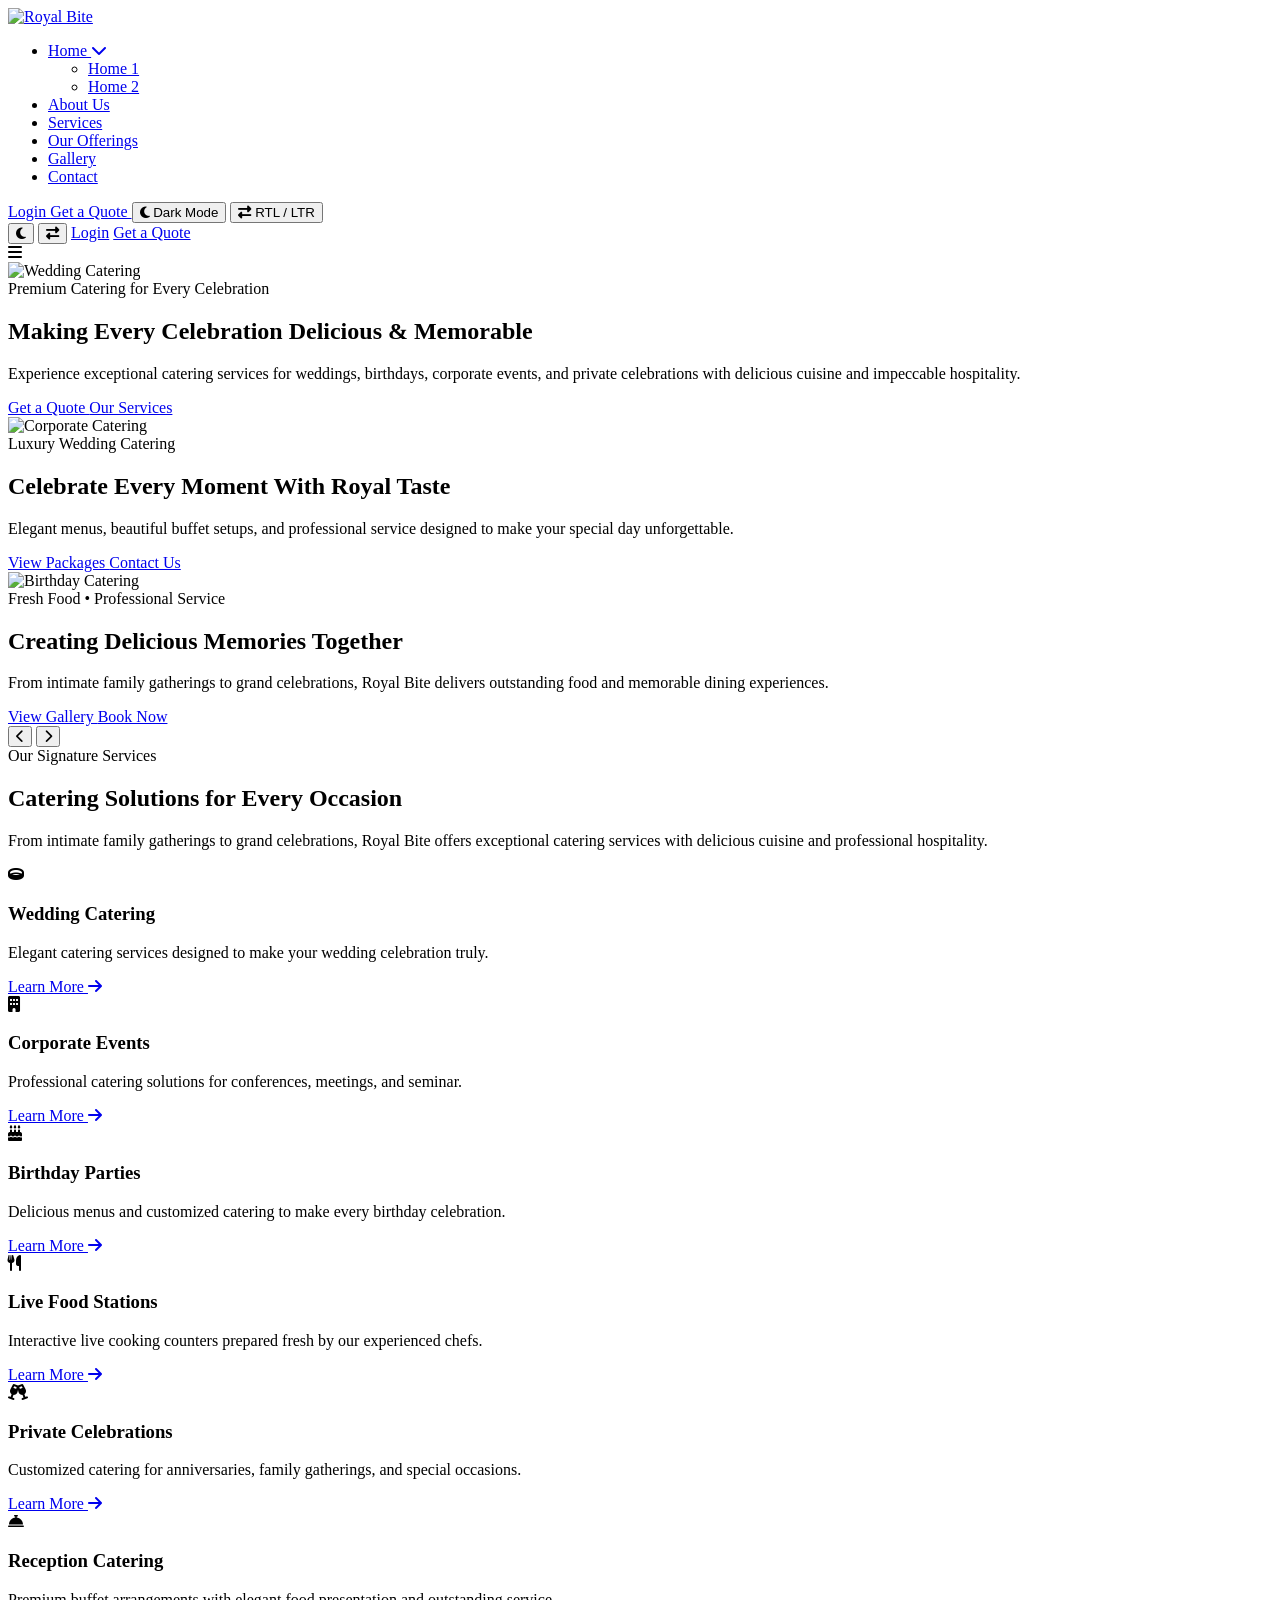
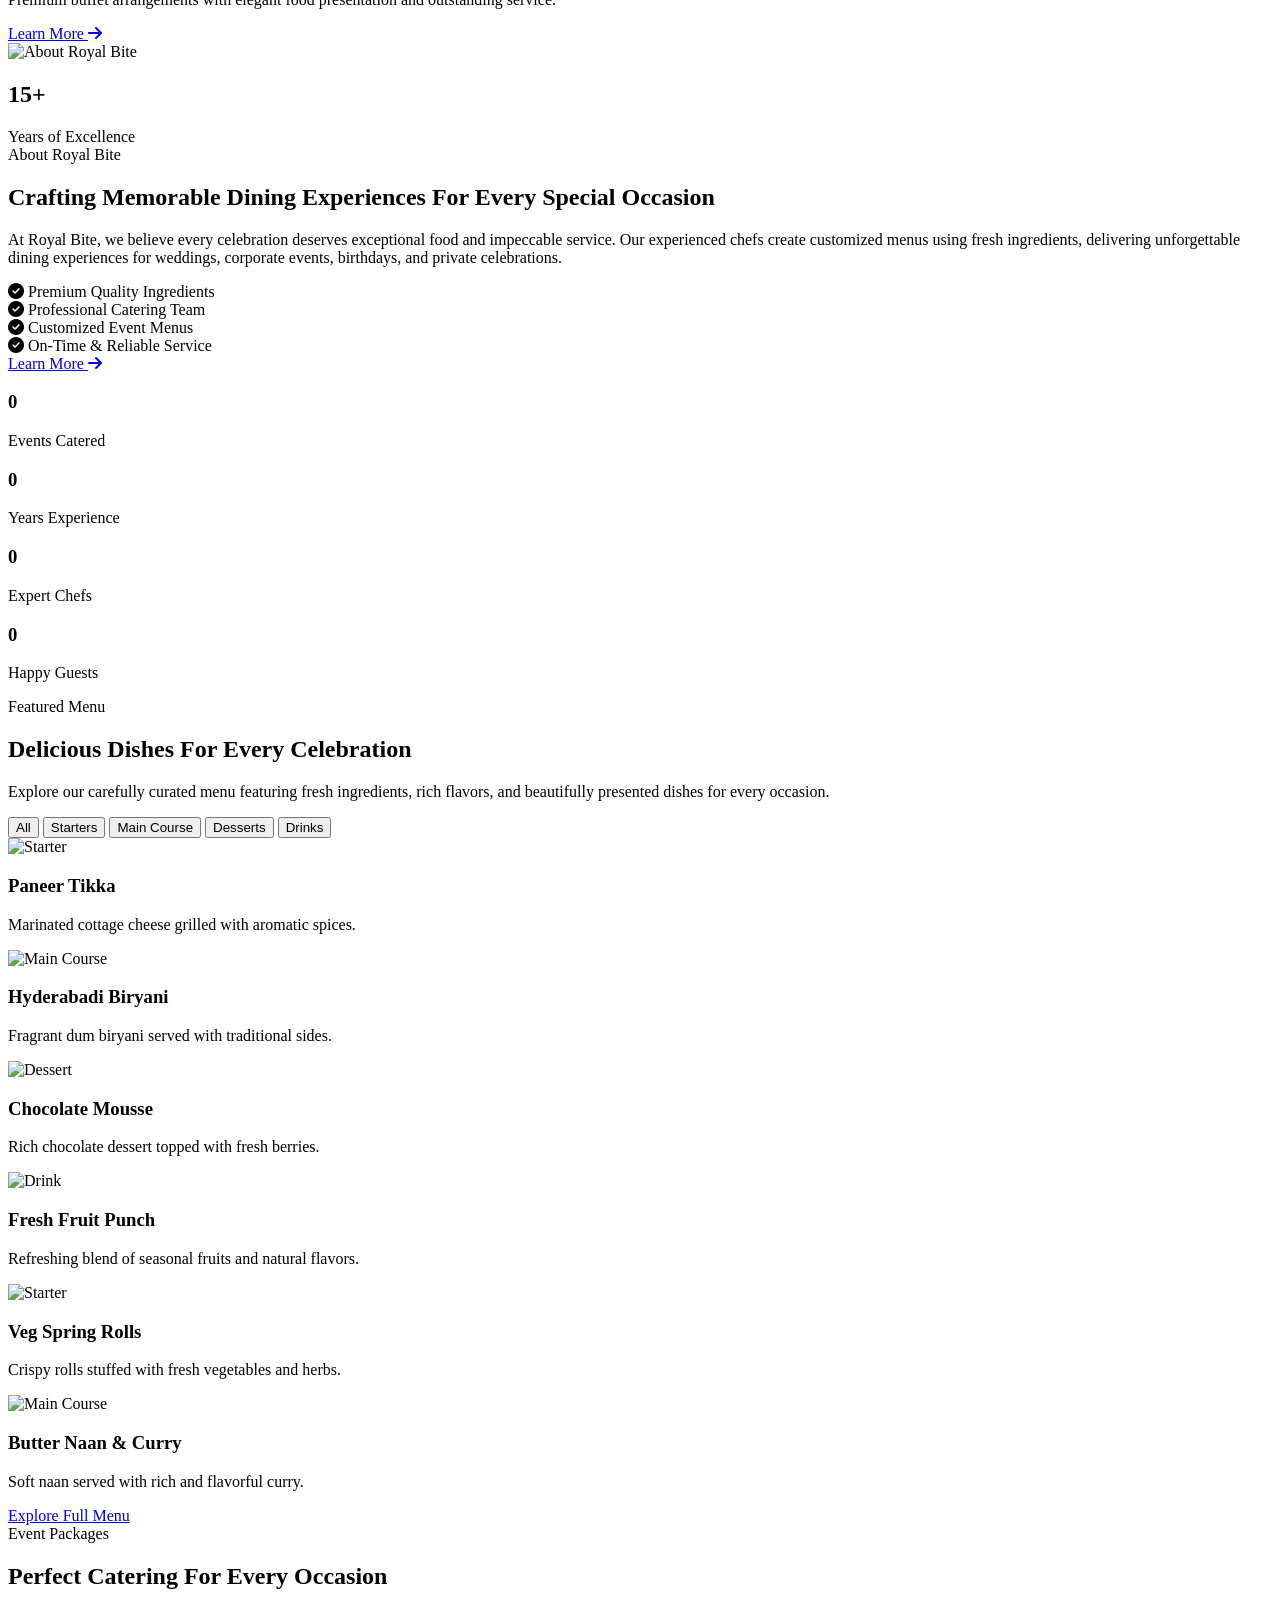
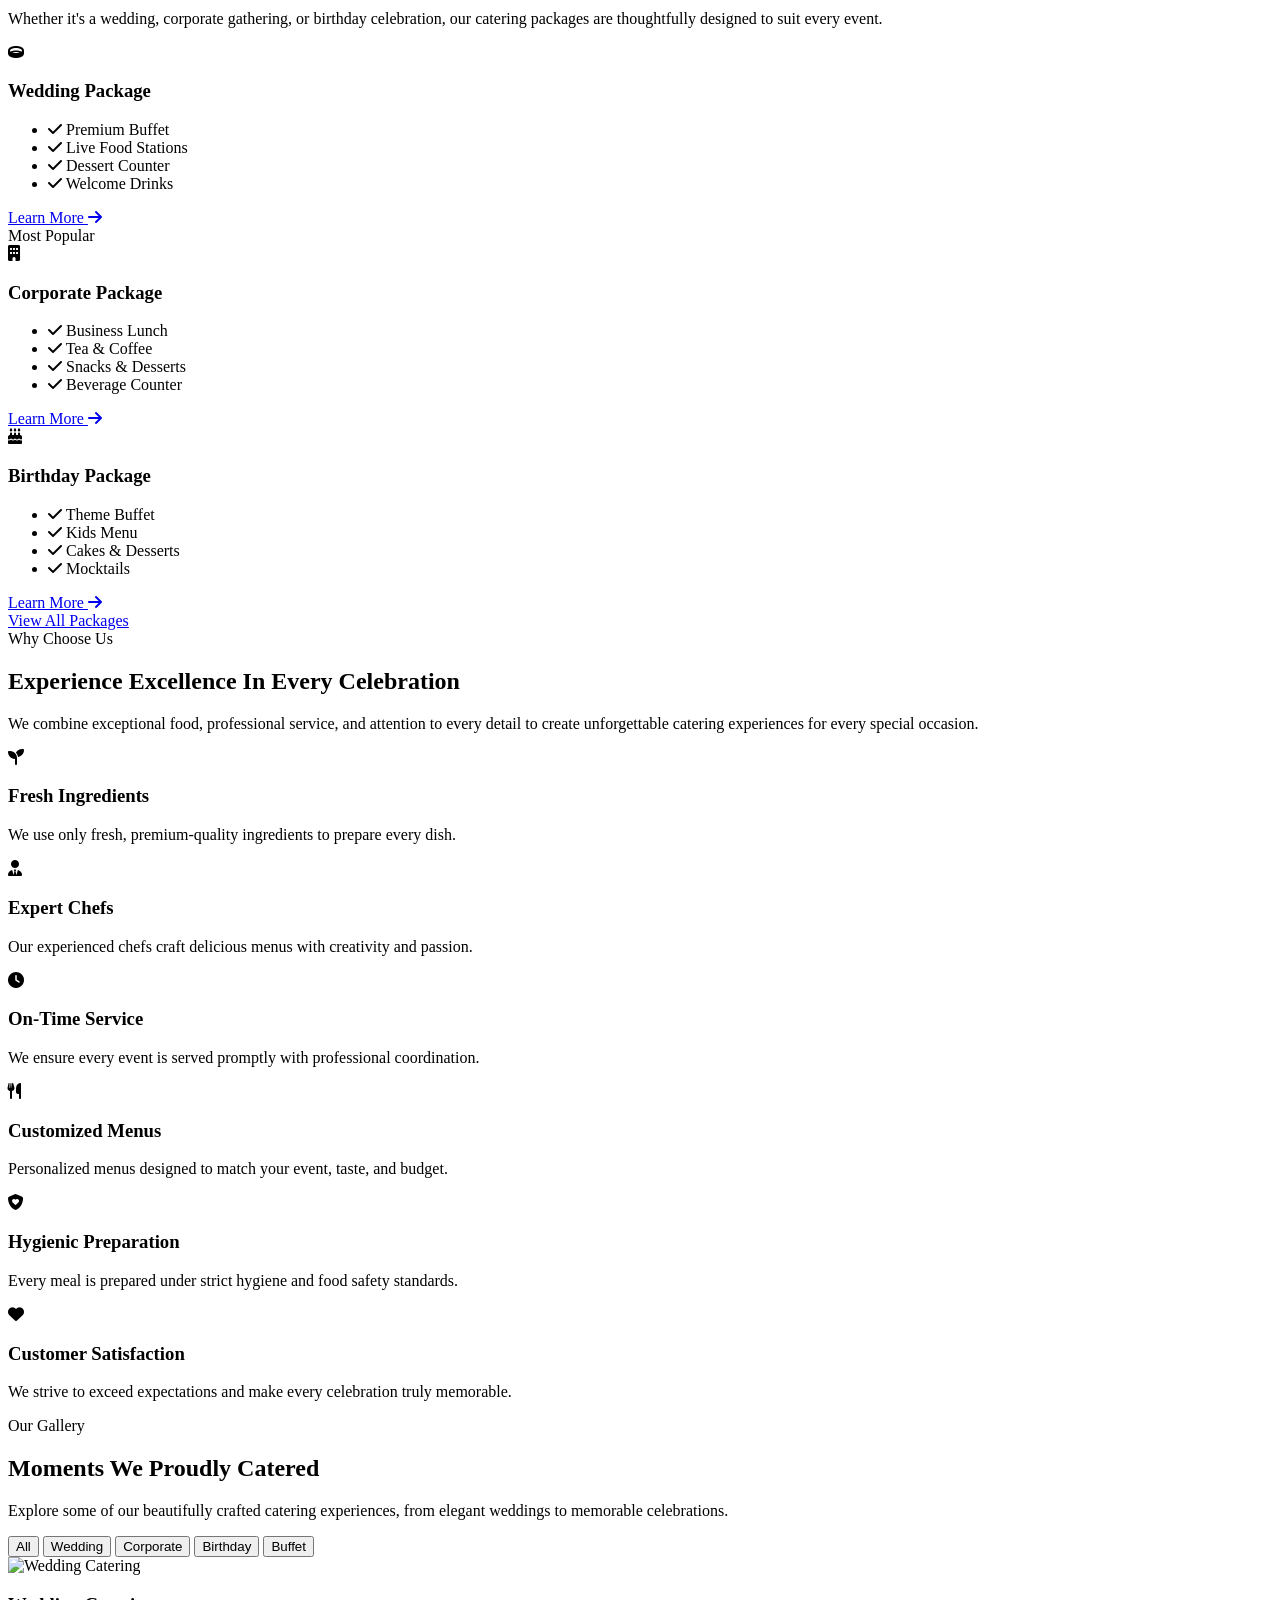
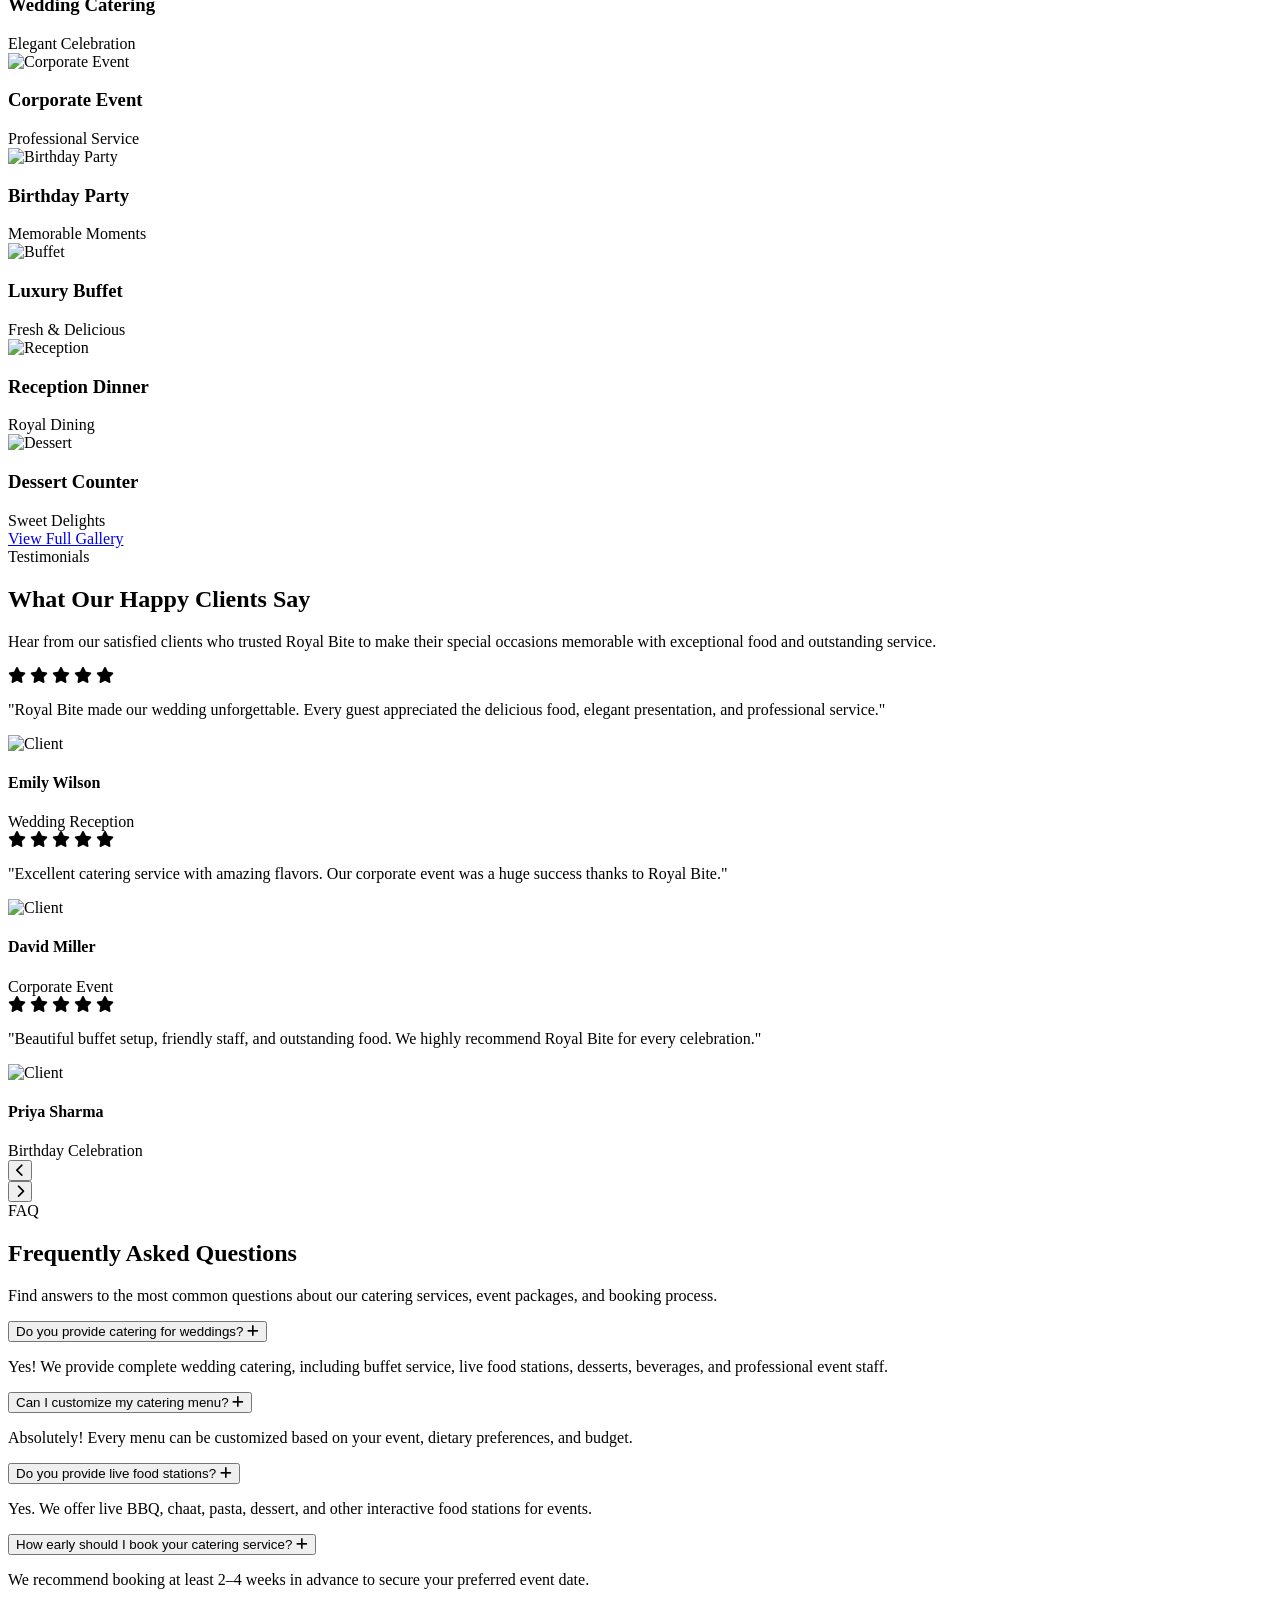
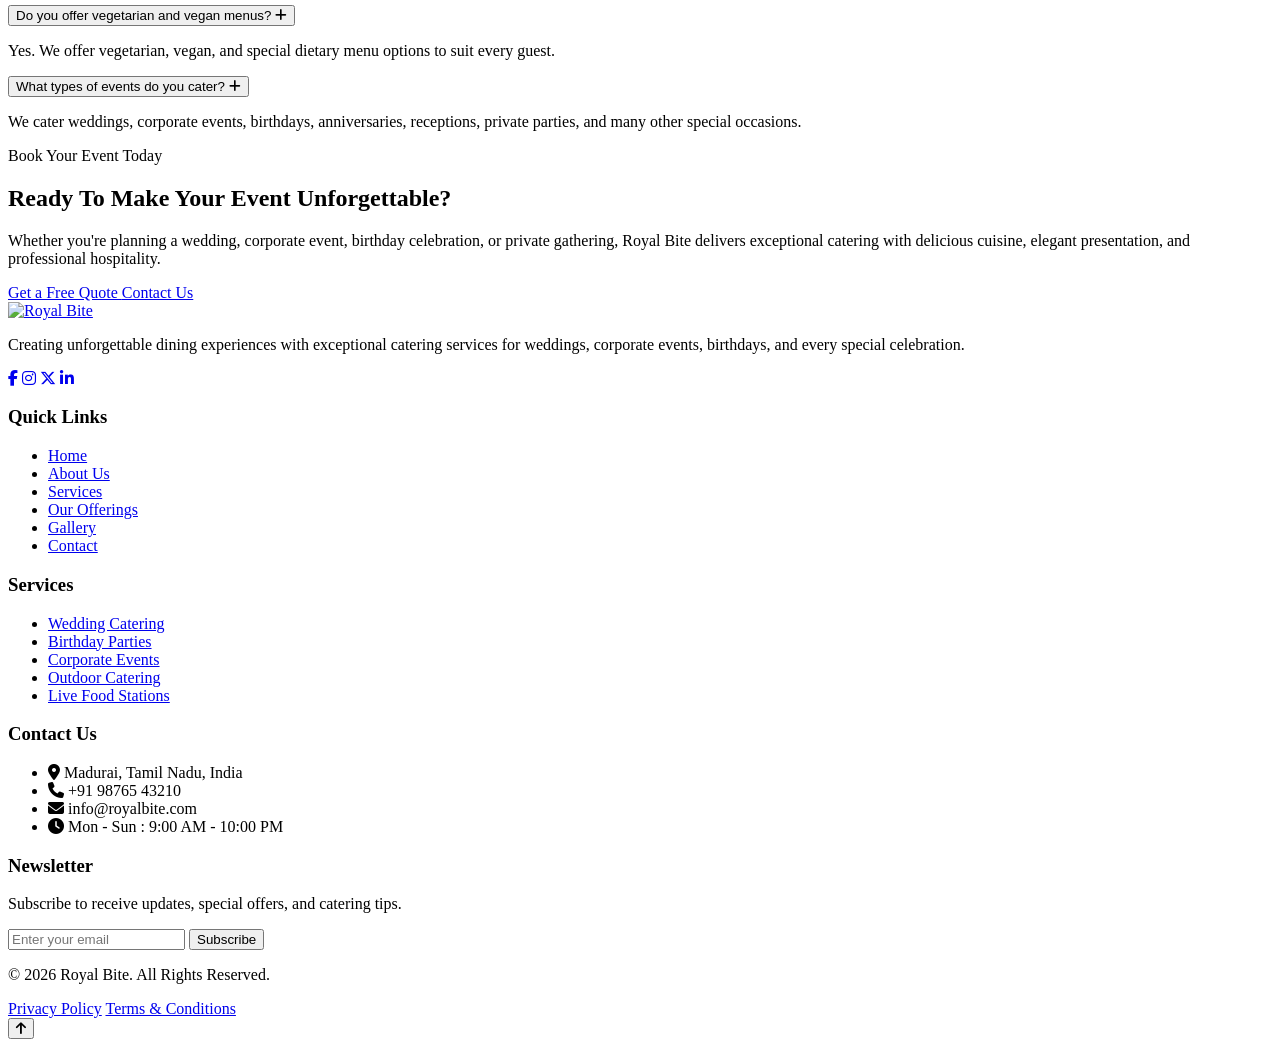
==== index.html @ 56ac5430 "Add files via upload" ====
<!DOCTYPE html>
<html lang="en">

<head>

    <!-- Meta Tags -->
    <meta charset="UTF-8">
    <meta name="viewport" content="width=device-width, initial-scale=1.0">

    <!-- Website Title -->
    <title>Royal Bite | Catering & Events</title>

    <!-- Favicon -->
    <link rel="icon" type="image/png" href="images/favicon.png">

    <!-- Google Fonts -->
    <link rel="preconnect" href="https://fonts.googleapis.com">
    <link rel="preconnect" href="https://fonts.gstatic.com" crossorigin>

    <link href="https://fonts.googleapis.com/css2?family=Playfair+Display:wght@500;600;700&family=Poppins:wght@300;400;500;600;700&display=swap" rel="stylesheet">

    <!-- Font Awesome -->
    <link rel="stylesheet"
        href="https://cdnjs.cloudflare.com/ajax/libs/font-awesome/6.7.2/css/all.min.css">

    <!-- Main CSS -->
    <link rel="stylesheet" href="css/style.css">

    <!-- Responsive CSS -->
    <link rel="stylesheet" href="css/responsive.css">

</head>

<body>
    <!--==================== HEADER START ====================-->

<header class="header">

    <div class="container">

        <!--========== Logo ==========-->

        <a href="index.html" class="logo">

            <img src="images/logo.png" alt="Royal Bite">

        </a>

        <!--========== Navigation ==========-->

        <nav class="navbar" id="navbar">
            

            <ul class="nav-menu">

                <li class="dropdown">

                    <a href="#" class="nav-link active">
                        Home
                        <i class="fa-solid fa-chevron-down"></i>
                    </a>

                    <ul class="dropdown-menu">

                        <li><a href="index.html">Home 1</a></li>

                        <li><a href="home2.html">Home 2</a></li>

                    </ul>

                </li>

                <li>
                    <a href="about.html" class="nav-link">
                        About Us
                    </a>
                </li>

                <li>
                    <a href="services.html" class="nav-link">
                        Services
                    </a>
                </li>

                <li>
                    <a href="offerings.html" class="nav-link">
                        Our Offerings
                    </a>
                </li>

                <li>
                    <a href="gallery.html" class="nav-link">
                        Gallery
                    </a>
                </li>

                <li>
                    <a href="contact.html" class="nav-link">
                        Contact
                    </a>
                </li>

            </ul>
            
            <!-- Mobile Buttons -->

            <div class="mobile-btn">

                <a href="login.html" class="login-btn">
                    Login
                </a>

                <a href="quote.html" class="quote-btn">
                    Get a Quote
                </a>
                <button class="theme-toggle">
                    <i class="fa-solid fa-moon"></i>
                    <span>Dark Mode</span>
                </button>
                <button class="rtl-toggle">
                    <i class="fa-solid fa-right-left"></i>
                    <span>RTL / LTR</span>
                </button>

            </div>

        </nav>

        <!-- Desktop Buttons -->
         <div class="desktop-btn">

    <button class="theme-toggle" id="theme-toggle">
        <i class="fa-solid fa-moon"></i>
    </button>

    <button class="rtl-toggle" id="rtl-toggle">
        <i class="fa-solid fa-right-left"></i>
    </button>

    <a href="login.html" class="login-btn">Login</a>

    <a href="quote.html" class="quote-btn">Get a Quote</a>

</div>

        <!-- Hamburger -->

        <div class="menu-toggle" id="menu-toggle">

            <i class="fa-solid fa-bars"></i>

        </div>

    </div>

</header>

<!--==================== HEADER END ====================-->
<!--==================== HERO START ====================-->

<section class="hero">

    <div class="hero-slider">

        <!--========== Slide 1 ==========-->

        <div class="hero-slide active">

            <img src="images/hero1.jpg" alt="Wedding Catering">

            <div class="hero-overlay"></div>

            <div class="hero-content container">

                <span class="hero-subtitle">
                    Premium Catering for Every Celebration
                </span>

                <h1>
                    Making Every Celebration
                    <span>Delicious & Memorable</span>
                </h1>

                <p>
                    Experience exceptional catering services for weddings,
                    birthdays, corporate events, and private celebrations with
                    delicious cuisine and impeccable hospitality.
                </p>

                <div class="hero-btn">

                    <a href="quote.html" class="primary-btn">
                        Get a Quote
                    </a>

                    <a href="services.html" class="secondary-btn">
                        Our Services
                    </a>

                </div>

            </div>

        </div>

        <!--========== Slide 2 ==========-->

        <div class="hero-slide">

            <img src="images/hero2.jpg" alt="Corporate Catering">

            <div class="hero-overlay"></div>

            <div class="hero-content container">

                <span class="hero-subtitle">
                    Luxury Wedding Catering
                </span>

                <h1>
                    Celebrate Every Moment
                    <span>With Royal Taste</span>
                </h1>

                <p>
                    Elegant menus, beautiful buffet setups, and professional
                    service designed to make your special day unforgettable.
                </p>

                <div class="hero-btn">

                    <a href="offerings.html" class="primary-btn">
                        View Packages
                    </a>

                    <a href="contact.html" class="secondary-btn">
                        Contact Us
                    </a>

                </div>

            </div>

        </div>

        <!--========== Slide 3 ==========-->

        <div class="hero-slide">

            <img src="images/hero3.jpg" alt="Birthday Catering">

            <div class="hero-overlay"></div>

            <div class="hero-content container">

                <span class="hero-subtitle">
                    Fresh Food • Professional Service
                </span>

                <h1>
                    Creating Delicious
                    <span>Memories Together</span>
                </h1>

                <p>
                    From intimate family gatherings to grand celebrations,
                    Royal Bite delivers outstanding food and memorable
                    dining experiences.
                </p>

                <div class="hero-btn">

                    <a href="gallery.html" class="primary-btn">
                        View Gallery
                    </a>

                    <a href="quote.html" class="secondary-btn">
                        Book Now
                    </a>

                </div>

            </div>

        </div>

        <!--========== Slider Controls ==========-->

        <button class="hero-prev">
            <i class="fa-solid fa-chevron-left"></i>
        </button>

        <button class="hero-next">
            <i class="fa-solid fa-chevron-right"></i>
        </button>

        <!--========== Slider Dots ==========-->

        <div class="hero-dots">

            <span class="dot active"></span>
            <span class="dot"></span>
            <span class="dot"></span>

        </div>

    </div>

</section>

<!--==================== HERO END ====================-->
<!--=====================================
        SIGNATURE SERVICES START
======================================-->

<section class="home-services">

    <div class="container">

        <div class="section-title">

            <span>Our Signature Services</span>

            <h2>
                Catering Solutions for Every Occasion
            </h2>

            <p>
                From intimate family gatherings to grand celebrations,
                Royal Bite offers exceptional catering services with
                delicious cuisine and professional hospitality.
            </p>

        </div>

        <div class="home-services-grid">

            <!-- Wedding Catering -->

            <div class="home-service-card">

                <div class="home-service-icon">
                    <i class="fa-solid fa-ring"></i>
                </div>

                <h3>Wedding Catering</h3>

                <p>
                    Elegant catering services designed to make your
                    wedding celebration truly.
                </p>

                <a href="services.html">
                    Learn More
                    <i class="fa-solid fa-arrow-right"></i>
                </a>

            </div>

            <!-- Corporate Events -->

            <div class="home-service-card">

                <div class="home-service-icon">
                    <i class="fa-solid fa-building"></i>
                </div>

                <h3>Corporate Events</h3>

                <p>
                    Professional catering solutions for conferences,
                    meetings, and seminar.
                </p>

                <a href="services.html">
                    Learn More
                    <i class="fa-solid fa-arrow-right"></i>
                </a>

            </div>

            <!-- Birthday Parties -->

            <div class="home-service-card">

                <div class="home-service-icon">
                    <i class="fa-solid fa-cake-candles"></i>
                </div>

                <h3>Birthday Parties</h3>

                <p>
                    Delicious menus and customized catering to make
                    every birthday celebration.
                </p>

                <a href="services.html">
                    Learn More
                    <i class="fa-solid fa-arrow-right"></i>
                </a>

            </div>

            <!-- Live Food Stations -->

            <div class="home-service-card">

                <div class="home-service-icon">
                    <i class="fa-solid fa-utensils"></i>
                </div>

                <h3>Live Food Stations</h3>

                <p>
                    Interactive live cooking counters prepared fresh
                    by our experienced chefs.
                </p>

                <a href="services.html">
                    Learn More
                    <i class="fa-solid fa-arrow-right"></i>
                </a>

            </div>

            <!-- Private Celebrations -->

            <div class="home-service-card">

                <div class="home-service-icon">
                    <i class="fa-solid fa-champagne-glasses"></i>
                </div>

                <h3>Private Celebrations</h3>

                <p>
                    Customized catering for anniversaries, family
                    gatherings, and special occasions.
                </p>

                <a href="services.html">
                    Learn More
                    <i class="fa-solid fa-arrow-right"></i>
                </a>

            </div>

            <!-- Reception Catering -->

            <div class="home-service-card">

                <div class="home-service-icon">
                    <i class="fa-solid fa-bell-concierge"></i>
                </div>

                <h3>Reception Catering</h3>

                <p>
                    Premium buffet arrangements with elegant food
                    presentation and outstanding service.
                </p>

                <a href="services.html">
                    Learn More
                    <i class="fa-solid fa-arrow-right"></i>
                </a>

            </div>

        </div>

    </div>

</section>

<!--=====================================
        SIGNATURE SERVICES END
======================================-->
<!--=====================================
        ABOUT START
======================================-->

<section class="about">

    <div class="container">

        <div class="about-wrapper">

            <!--========== About Image ==========-->

            <div class="about-image">

                <img src="images/about-1.jpg" alt="About Royal Bite">

                <div class="experience-box">

                    <h2>15+</h2>

                    <span>Years of Excellence</span>

                </div>

            </div>

            <!--========== About Content ==========-->

            <div class="about-content">

                <span class="section-subtitle">
                    About Royal Bite
                </span>

                <h2>
                    Crafting Memorable Dining Experiences
                    For Every Special Occasion
                </h2>

                <p>
                    At Royal Bite, we believe every celebration deserves
                    exceptional food and impeccable service. Our experienced
                    chefs create customized menus using fresh ingredients,
                    delivering unforgettable dining experiences for weddings,
                    corporate events, birthdays, and private celebrations.
                </p>

                <div class="about-features">

                    <div class="feature-item">

                        <i class="fa-solid fa-circle-check"></i>

                        <span>Premium Quality Ingredients</span>

                    </div>

                    <div class="feature-item">

                        <i class="fa-solid fa-circle-check"></i>

                        <span>Professional Catering Team</span>

                    </div>

                    <div class="feature-item">

                        <i class="fa-solid fa-circle-check"></i>

                        <span>Customized Event Menus</span>

                    </div>

                    <div class="feature-item">

                        <i class="fa-solid fa-circle-check"></i>

                        <span>On-Time & Reliable Service</span>

                    </div>

                </div>

                <a href="about.html" class="about-btn">

                    Learn More

                    <i class="fa-solid fa-arrow-right"></i>

                </a>

            </div>

        </div>

        <!--========== Counter ==========-->

        <div class="about-counter">

            <div class="counter-box">

                <h3 class="counter" data-target="500">0</h3>

                <p>Events Catered</p>

            </div>

            <div class="counter-box">

                <h3 class="counter" data-target="15">0</h3>

                <p>Years Experience</p>

            </div>

            <div class="counter-box">

                <h3 class="counter" data-target="50">0</h3>

                <p>Expert Chefs</p>

            </div>

            <div class="counter-box">

                <h3 class="counter" data-target="1000">0</h3>

                <p>Happy Guests</p>

            </div>

        </div>

    </div>

</section>

<!--=====================================
        ABOUT END
======================================-->
<!--=====================================
        FEATURED MENU START
======================================-->

<section class="menu">

    <div class="container">

        <div class="section-title">

            <span>Featured Menu</span>

            <h2>Delicious Dishes For Every Celebration</h2>

            <p>
                Explore our carefully curated menu featuring fresh ingredients,
                rich flavors, and beautifully presented dishes for every occasion.
            </p>

        </div>

        <!--========== Menu Tabs ==========-->

        <div class="menu-tabs">

            <button class="menu-tab active" data-filter="all">All</button>

            <button class="menu-tab" data-filter="starter">Starters</button>

            <button class="menu-tab" data-filter="main">Main Course</button>

            <button class="menu-tab" data-filter="dessert">Desserts</button>

            <button class="menu-tab" data-filter="drink">Drinks</button>

        </div>

        <!--========== Menu Grid ==========-->

        <div class="menu-grid">

            <!-- Starter -->

            <div class="menu-card starter">

                <img src="images/menu-1.jpg" alt="Starter">

                <div class="menu-content">

                    <h3>Paneer Tikka</h3>

                    <p>
                        Marinated cottage cheese grilled with aromatic spices.
                    </p>

                </div>

            </div>

            <!-- Main Course -->

            <div class="menu-card main">

                <img src="images/menu-2.jpg" alt="Main Course">

                <div class="menu-content">

                    <h3>Hyderabadi Biryani</h3>

                    <p>
                        Fragrant dum biryani served with traditional sides.
                    </p>

                </div>

            </div>

            <!-- Dessert -->

            <div class="menu-card dessert">

                <img src="images/menu-3.jpg" alt="Dessert">

                <div class="menu-content">

                    <h3>Chocolate Mousse</h3>

                    <p>
                        Rich chocolate dessert topped with fresh berries.
                    </p>

                </div>

            </div>

            <!-- Drink -->

            <div class="menu-card drink">

                <img src="images/menu-4.jpg" alt="Drink">

                <div class="menu-content">

                    <h3>Fresh Fruit Punch</h3>

                    <p>
                        Refreshing blend of seasonal fruits and natural flavors.
                    </p>

                </div>

            </div>

            <!-- Starter -->

            <div class="menu-card starter">

                <img src="images/menu-5.jpg" alt="Starter">

                <div class="menu-content">

                    <h3>Veg Spring Rolls</h3>

                    <p>
                        Crispy rolls stuffed with fresh vegetables and herbs.
                    </p>

                </div>

            </div>

            <!-- Main Course -->

            <div class="menu-card main">

                <img src="images/menu-6.jpg" alt="Main Course">

                <div class="menu-content">

                    <h3>Butter Naan & Curry</h3>

                    <p>
                        Soft naan served with rich and flavorful curry.
                    </p>

                </div>

            </div>

        </div>

        <div class="menu-btn">

            <a href="menu.html" class="primary-btn">
                Explore Full Menu
            </a>

        </div>

    </div>

</section>

<!--=====================================
        FEATURED MENU END
======================================-->
<!--=====================================
        EVENT PACKAGES START
======================================-->

<section class="home-packages">

    <div class="container">

        <div class="section-title">

            <span>Event Packages</span>

            <h2>Perfect Catering For Every Occasion</h2>

            <p>
                Whether it's a wedding, corporate gathering, or birthday celebration,
                our catering packages are thoughtfully designed to suit every event.
            </p>

        </div>

        <div class="home-packages-grid">

            <!-- Wedding Package -->

            <div class="home-package-card">

                <div class="home-package-icon">

                    <i class="fa-solid fa-ring"></i>

                </div>

                <h3>Wedding Package</h3>

                <ul>

                    <li>
                        <i class="fa-solid fa-check"></i>
                        Premium Buffet
                    </li>

                    <li>
                        <i class="fa-solid fa-check"></i>
                        Live Food Stations
                    </li>

                    <li>
                        <i class="fa-solid fa-check"></i>
                        Dessert Counter
                    </li>

                    <li>
                        <i class="fa-solid fa-check"></i>
                        Welcome Drinks
                    </li>

                </ul>

                <a href="packages.html" class="package-btn">
                    Learn More
                    <i class="fa-solid fa-arrow-right"></i>
                </a>

            </div>

            <!-- Corporate Package -->

            <div class="home-package-card featured">

                <div class="home-package-badge">

                    Most Popular

                </div>

                <div class="home-package-icon">

                    <i class="fa-solid fa-building"></i>

                </div>

                <h3>Corporate Package</h3>

                <ul>

                    <li>
                        <i class="fa-solid fa-check"></i>
                        Business Lunch
                    </li>

                    <li>
                        <i class="fa-solid fa-check"></i>
                        Tea & Coffee
                    </li>

                    <li>
                        <i class="fa-solid fa-check"></i>
                        Snacks & Desserts
                    </li>

                    <li>
                        <i class="fa-solid fa-check"></i>
                        Beverage Counter
                    </li>

                </ul>

                <a href="packages.html" class="package-btn">
                    Learn More
                    <i class="fa-solid fa-arrow-right"></i>
                </a>

            </div>

            <!-- Birthday Package -->

            <div class="home-package-card">

                <div class="home-package-icon">

                    <i class="fa-solid fa-cake-candles"></i>

                </div>

                <h3>Birthday Package</h3>

                <ul>

                    <li>
                        <i class="fa-solid fa-check"></i>
                        Theme Buffet
                    </li>

                    <li>
                        <i class="fa-solid fa-check"></i>
                        Kids Menu
                    </li>

                    <li>
                        <i class="fa-solid fa-check"></i>
                        Cakes & Desserts
                    </li>

                    <li>
                        <i class="fa-solid fa-check"></i>
                        Mocktails
                    </li>

                </ul>

                <a href="packages.html" class="package-btn">
                    Learn More
                    <i class="fa-solid fa-arrow-right"></i>
                </a>

            </div>

        </div>

        <div class="package-bottom-btn">

            <a href="packages.html" class="primary-btn">

                View All Packages

            </a>

        </div>

    </div>

</section>

<!--=====================================
        EVENT PACKAGES END
======================================-->

<!--=====================================
        WHY CHOOSE US START
======================================-->

<section class="why-choose">

    <div class="container">

        <div class="section-title">

            <span>Why Choose Us</span>

            <h2>Experience Excellence In Every Celebration</h2>

            <p>
                We combine exceptional food, professional service,
                and attention to every detail to create unforgettable
                catering experiences for every special occasion.
            </p>

        </div>

        <div class="why-grid">

            <!-- Card 1 -->

            <div class="why-card">

                <div class="why-icon">

                    <i class="fa-solid fa-seedling"></i>

                </div>

                <h3>Fresh Ingredients</h3>

                <p>
                    We use only fresh, premium-quality ingredients
                    to prepare every dish.
                </p>

            </div>

            <!-- Card 2 -->

            <div class="why-card">

                <div class="why-icon">

                    <i class="fa-solid fa-user-tie"></i>

                </div>

                <h3>Expert Chefs</h3>

                <p>
                    Our experienced chefs craft delicious menus
                    with creativity and passion.
                </p>

            </div>

            <!-- Card 3 -->

            <div class="why-card">

                <div class="why-icon">

                    <i class="fa-solid fa-clock"></i>

                </div>

                <h3>On-Time Service</h3>

                <p>
                    We ensure every event is served promptly
                    with professional coordination.
                </p>

            </div>

            <!-- Card 4 -->

            <div class="why-card">

                <div class="why-icon">

                    <i class="fa-solid fa-utensils"></i>

                </div>

                <h3>Customized Menus</h3>

                <p>
                    Personalized menus designed to match your
                    event, taste, and budget.
                </p>

            </div>

            <!-- Card 5 -->

            <div class="why-card">

                <div class="why-icon">

                    <i class="fa-solid fa-shield-heart"></i>

                </div>

                <h3>Hygienic Preparation</h3>

                <p>
                    Every meal is prepared under strict hygiene
                    and food safety standards.
                </p>

            </div>

            <!-- Card 6 -->

            <div class="why-card">

                <div class="why-icon">

                    <i class="fa-solid fa-heart"></i>

                </div>

                <h3>Customer Satisfaction</h3>

                <p>
                    We strive to exceed expectations and make
                    every celebration truly memorable.
                </p>

            </div>

        </div>

    </div>

</section>

<!--=====================================
        WHY CHOOSE US END
======================================-->
<!--=====================================
        GALLERY START
======================================-->

<section class="home-gallery">

    <div class="container">

        <div class="section-title">

            <span>Our Gallery</span>

            <h2>Moments We Proudly Catered</h2>

            <p>
                Explore some of our beautifully crafted catering experiences,
                from elegant weddings to memorable celebrations.
            </p>

        </div>

        <!--========== Gallery Filter ==========-->

        <div class="home-gallery-filter">

            <button class="home-gallery-btn active" data-filter="all">
                All
            </button>

            <button class="home-gallery-btn" data-filter="wedding">
                Wedding
            </button>

            <button class="home-gallery-btn" data-filter="corporate">
                Corporate
            </button>

            <button class="home-gallery-btn" data-filter="birthday">
                Birthday
            </button>

            <button class="home-gallery-btn" data-filter="buffet">
                Buffet
            </button>

        </div>

        <!--========== Gallery Grid ==========-->

        <div class="home-gallery-grid">

            <!-- Wedding -->

            <div class="home-gallery-item wedding">

                <img src="images/gallery-1.jpg" alt="Wedding Catering">

                <div class="home-gallery-overlay">

                    <h3>Wedding Catering</h3>

                    <span>Elegant Celebration</span>

                </div>

            </div>

            <!-- Corporate -->

            <div class="home-gallery-item corporate">

                <img src="images/gallery-2.jpg" alt="Corporate Event">

                <div class="home-gallery-overlay">

                    <h3>Corporate Event</h3>

                    <span>Professional Service</span>

                </div>

            </div>

            <!-- Birthday -->

            <div class="home-gallery-item birthday">

                <img src="images/gallery-3.jpg" alt="Birthday Party">

                <div class="home-gallery-overlay">

                    <h3>Birthday Party</h3>

                    <span>Memorable Moments</span>

                </div>

            </div>

            <!-- Buffet -->

            <div class="home-gallery-item buffet">

                <img src="images/gallery-4.jpg" alt="Buffet">

                <div class="home-gallery-overlay">

                    <h3>Luxury Buffet</h3>

                    <span>Fresh & Delicious</span>

                </div>

            </div>

            <!-- Wedding -->

            <div class="home-gallery-item wedding">

                <img src="images/gallery-5.jpg" alt="Reception">

                <div class="home-gallery-overlay">

                    <h3>Reception Dinner</h3>

                    <span>Royal Dining</span>

                </div>

            </div>

            <!-- Buffet -->

            <div class="home-gallery-item buffet">

                <img src="images/gallery-6.jpg" alt="Dessert">

                <div class="home-gallery-overlay">

                    <h3>Dessert Counter</h3>

                    <span>Sweet Delights</span>

                </div>

            </div>

        </div>

        <div class="gallery-bottom">

            <a href="gallery.html" class="primary-btn">

                View Full Gallery

            </a>

        </div>

    </div>

</section>

<!--=====================================
        GALLERY END
======================================-->
<!--=====================================
        TESTIMONIALS START
======================================-->

<section class="testimonials">

    <div class="container">

        <div class="section-title">

            <span>Testimonials</span>

            <h2>What Our Happy Clients Say</h2>

            <p>
                Hear from our satisfied clients who trusted Royal Bite
                to make their special occasions memorable with
                exceptional food and outstanding service.
            </p>

        </div>

        <div class="testimonial-slider">

            <!--========== Testimonial 1 ==========-->

            <div class="testimonial-card active">

                <div class="stars">

                    <i class="fa-solid fa-star"></i>
                    <i class="fa-solid fa-star"></i>
                    <i class="fa-solid fa-star"></i>
                    <i class="fa-solid fa-star"></i>
                    <i class="fa-solid fa-star"></i>

                </div>

                <p class="testimonial-text">

                    "Royal Bite made our wedding unforgettable.
                    Every guest appreciated the delicious food,
                    elegant presentation, and professional service."

                </p>

                <div class="client-info">

                    <img src="images/client-1.jpg" alt="Client">

                    <div>

                        <h4>Emily Wilson</h4>

                        <span>Wedding Reception</span>

                    </div>

                </div>

            </div>

            <!--========== Testimonial 2 ==========-->

            <div class="testimonial-card">

                <div class="stars">

                    <i class="fa-solid fa-star"></i>
                    <i class="fa-solid fa-star"></i>
                    <i class="fa-solid fa-star"></i>
                    <i class="fa-solid fa-star"></i>
                    <i class="fa-solid fa-star"></i>

                </div>

                <p class="testimonial-text">

                    "Excellent catering service with amazing
                    flavors. Our corporate event was a huge
                    success thanks to Royal Bite."

                </p>

                <div class="client-info">

                    <img src="images/client-2.jpg" alt="Client">

                    <div>

                        <h4>David Miller</h4>

                        <span>Corporate Event</span>

                    </div>

                </div>

            </div>

            <!--========== Testimonial 3 ==========-->

            <div class="testimonial-card">

                <div class="stars">

                    <i class="fa-solid fa-star"></i>
                    <i class="fa-solid fa-star"></i>
                    <i class="fa-solid fa-star"></i>
                    <i class="fa-solid fa-star"></i>
                    <i class="fa-solid fa-star"></i>

                </div>

                <p class="testimonial-text">

                    "Beautiful buffet setup, friendly staff,
                    and outstanding food. We highly recommend
                    Royal Bite for every celebration."

                </p>

                <div class="client-info">

                    <img src="images/client-3.jpg" alt="Client">

                    <div>

                        <h4>Priya Sharma</h4>

                        <span>Birthday Celebration</span>

                    </div>

                </div>

            </div>

        </div>

        <!--========== Controls ==========-->

        <div class="testimonial-controls">

            <button class="testimonial-prev">

                <i class="fa-solid fa-chevron-left"></i>

            </button>

            <div class="testimonial-dots">

                <span class="testimonial-dot active"></span>
                <span class="testimonial-dot"></span>
                <span class="testimonial-dot"></span>

            </div>

            <button class="testimonial-next">

                <i class="fa-solid fa-chevron-right"></i>

            </button>

        </div>

    </div>

</section>

<!--=====================================
        TESTIMONIALS END
======================================-->
<!--=====================================
        FAQ START
======================================-->

<section class="faq">

    <div class="container">

        <div class="section-title">

            <span>FAQ</span>

            <h2>Frequently Asked Questions</h2>

            <p>
                Find answers to the most common questions about our
                catering services, event packages, and booking process.
            </p>

        </div>

        <div class="faq-wrapper">

            <!-- FAQ Item 1 -->

            <div class="faq-item">

                <button class="faq-question">

                    <span>
                        Do you provide catering for weddings?
                    </span>

                    <i class="fa-solid fa-plus"></i>

                </button>

                <div class="faq-answer">

                    <p>
                        Yes! We provide complete wedding catering,
                        including buffet service, live food stations,
                        desserts, beverages, and professional event staff.
                    </p>

                </div>

            </div>

            <!-- FAQ Item 2 -->

            <div class="faq-item">

                <button class="faq-question">

                    <span>
                        Can I customize my catering menu?
                    </span>

                    <i class="fa-solid fa-plus"></i>

                </button>

                <div class="faq-answer">

                    <p>
                        Absolutely! Every menu can be customized based
                        on your event, dietary preferences, and budget.
                    </p>

                </div>

            </div>

            <!-- FAQ Item 3 -->

            <div class="faq-item">

                <button class="faq-question">

                    <span>
                        Do you provide live food stations?
                    </span>

                    <i class="fa-solid fa-plus"></i>

                </button>

                <div class="faq-answer">

                    <p>
                        Yes. We offer live BBQ, chaat, pasta, dessert,
                        and other interactive food stations for events.
                    </p>

                </div>

            </div>

            <!-- FAQ Item 4 -->

            <div class="faq-item">

                <button class="faq-question">

                    <span>
                        How early should I book your catering service?
                    </span>

                    <i class="fa-solid fa-plus"></i>

                </button>

                <div class="faq-answer">

                    <p>
                        We recommend booking at least 2–4 weeks in
                        advance to secure your preferred event date.
                    </p>

                </div>

            </div>

            <!-- FAQ Item 5 -->

            <div class="faq-item">

                <button class="faq-question">

                    <span>
                        Do you offer vegetarian and vegan menus?
                    </span>

                    <i class="fa-solid fa-plus"></i>

                </button>

                <div class="faq-answer">

                    <p>
                        Yes. We offer vegetarian, vegan, and special
                        dietary menu options to suit every guest.
                    </p>

                </div>

            </div>

            <!-- FAQ Item 6 -->

            <div class="faq-item">

                <button class="faq-question">

                    <span>
                        What types of events do you cater?
                    </span>

                    <i class="fa-solid fa-plus"></i>

                </button>

                <div class="faq-answer">

                    <p>
                        We cater weddings, corporate events, birthdays,
                        anniversaries, receptions, private parties, and
                        many other special occasions.
                    </p>

                </div>

            </div>

        </div>

    </div>

</section>

<!--=====================================
        FAQ END
======================================-->
<!--=====================================
        CTA START
======================================-->

<section class="cta">

    <div class="cta-overlay"></div>

    <div class="container">

        <div class="cta-content">

            <span>
                Book Your Event Today
            </span>

            <h2>
                Ready To Make Your
                Event Unforgettable?
            </h2>

            <p>
                Whether you're planning a wedding, corporate event,
                birthday celebration, or private gathering, Royal Bite
                delivers exceptional catering with delicious cuisine,
                elegant presentation, and professional hospitality.
            </p>

            <div class="cta-buttons">

                <a href="quote.html" class="primary-btn">

                    Get a Free Quote

                </a>

                <a href="contact.html" class="secondary-btn">

                    Contact Us

                </a>

            </div>

        </div>

    </div>

</section>

<!--=====================================
        CTA END
======================================-->



























<!--==================== FOOTER START ====================-->

<footer class="footer">

    <div class="container">

        <div class="footer-content">

            <!--========== Company Info ==========-->

            <div class="footer-box">

                <a href="index.html" class="footer-logo">
                    <img src="images/logo.png" alt="Royal Bite">
                </a>

                <p>
                    Creating unforgettable dining experiences with exceptional
                    catering services for weddings, corporate events, birthdays,
                    and every special celebration.
                </p>

                <div class="footer-social">

                    <a href="#"><i class="fa-brands fa-facebook-f"></i></a>

                    <a href="#"><i class="fa-brands fa-instagram"></i></a>

                    <a href="#"><i class="fa-brands fa-x-twitter"></i></a>

                    <a href="#"><i class="fa-brands fa-linkedin-in"></i></a>

                </div>

            </div>

            <!--========== Quick Links ==========-->

            <div class="footer-box">

                <h3>Quick Links</h3>

                <ul>

                    <li><a href="index.html">Home</a></li>

                    <li><a href="about.html">About Us</a></li>

                    <li><a href="services.html">Services</a></li>

                    <li><a href="offerings.html">Our Offerings</a></li>

                    <li><a href="gallery.html">Gallery</a></li>

                    <li><a href="contact.html">Contact</a></li>

                </ul>

            </div>

            <!--========== Services ==========-->

            <div class="footer-box">

                <h3>Services</h3>

                <ul>

                    <li><a href="#">Wedding Catering</a></li>

                    <li><a href="#">Birthday Parties</a></li>

                    <li><a href="#">Corporate Events</a></li>

                    <li><a href="#">Outdoor Catering</a></li>

                    <li><a href="#">Live Food Stations</a></li>

                </ul>

            </div>

            <!--========== Contact ==========-->

            <div class="footer-box">

                <h3>Contact Us</h3>

                <ul class="contact-info">

                    <li>
                        <i class="fa-solid fa-location-dot"></i>
                        Madurai, Tamil Nadu, India
                    </li>

                    <li>
                        <i class="fa-solid fa-phone"></i>
                        +91 98765 43210
                    </li>

                    <li>
                        <i class="fa-solid fa-envelope"></i>
                        info@royalbite.com
                    </li>

                    <li>
                        <i class="fa-solid fa-clock"></i>
                        Mon - Sun : 9:00 AM - 10:00 PM
                    </li>

                </ul>

            </div>

            <!--========== Newsletter ==========-->

            <div class="footer-box">

                <h3>Newsletter</h3>

                <p>
                    Subscribe to receive updates, special offers,
                    and catering tips.
                </p>

                <form class="newsletter">

                    <input type="email"
                        placeholder="Enter your email"
                        required>

                    <button type="submit">
                        Subscribe
                    </button>

                </form>

            </div>

        </div>

    </div>

    <!--========== Footer Bottom ==========-->

    <div class="footer-bottom">

        <div class="container">

            <p>
                © 2026 Royal Bite. All Rights Reserved.
            </p>

            <div class="footer-links">

                <a href="#">Privacy Policy</a>

                <a href="#">Terms & Conditions</a>

            </div>

        </div>

    </div>

</footer>

<!--==================== FOOTER END ====================-->




<!-- Scroll To Top -->
<button id="scrollTopBtn" class="scroll-top-btn">
    <i class="fa-solid fa-arrow-up"></i>
    <!-- Main JavaScript -->
    <script src="js/script.js"></script>

</button>
</body>


</button>
</html>
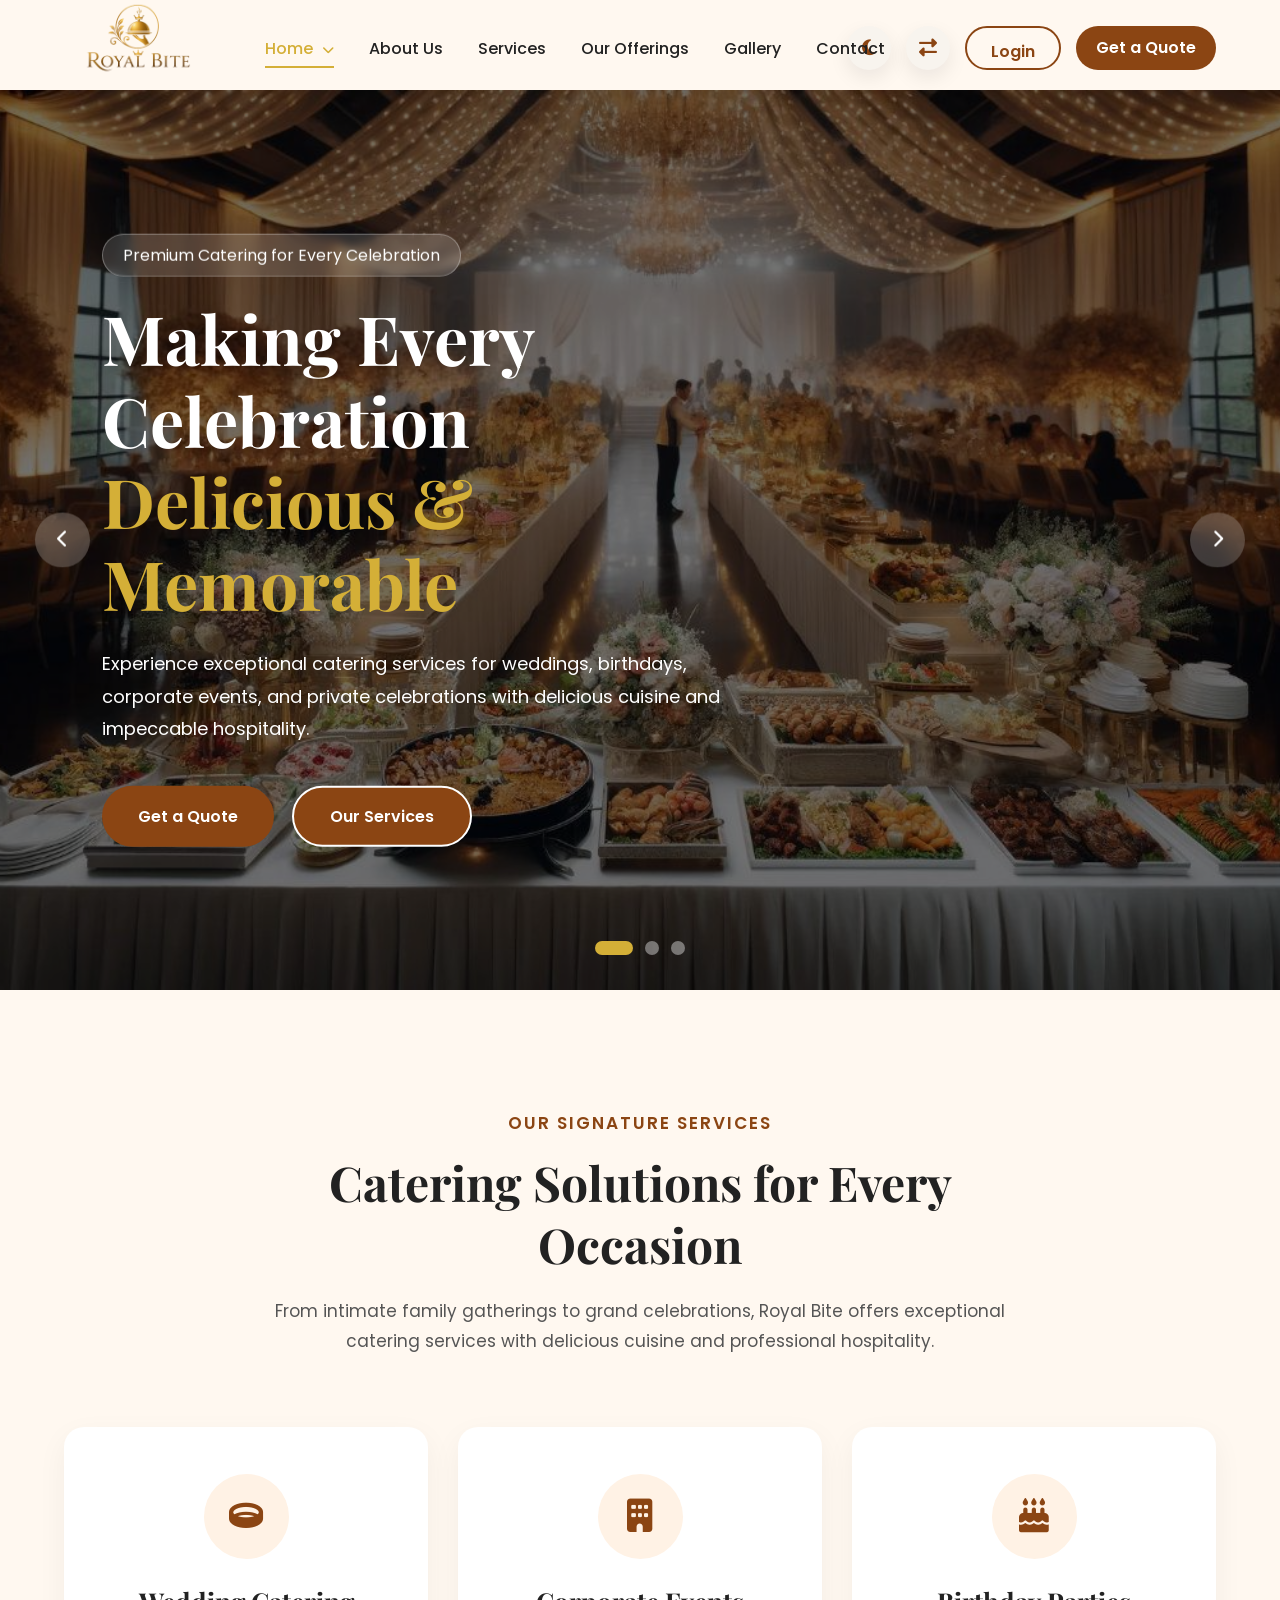
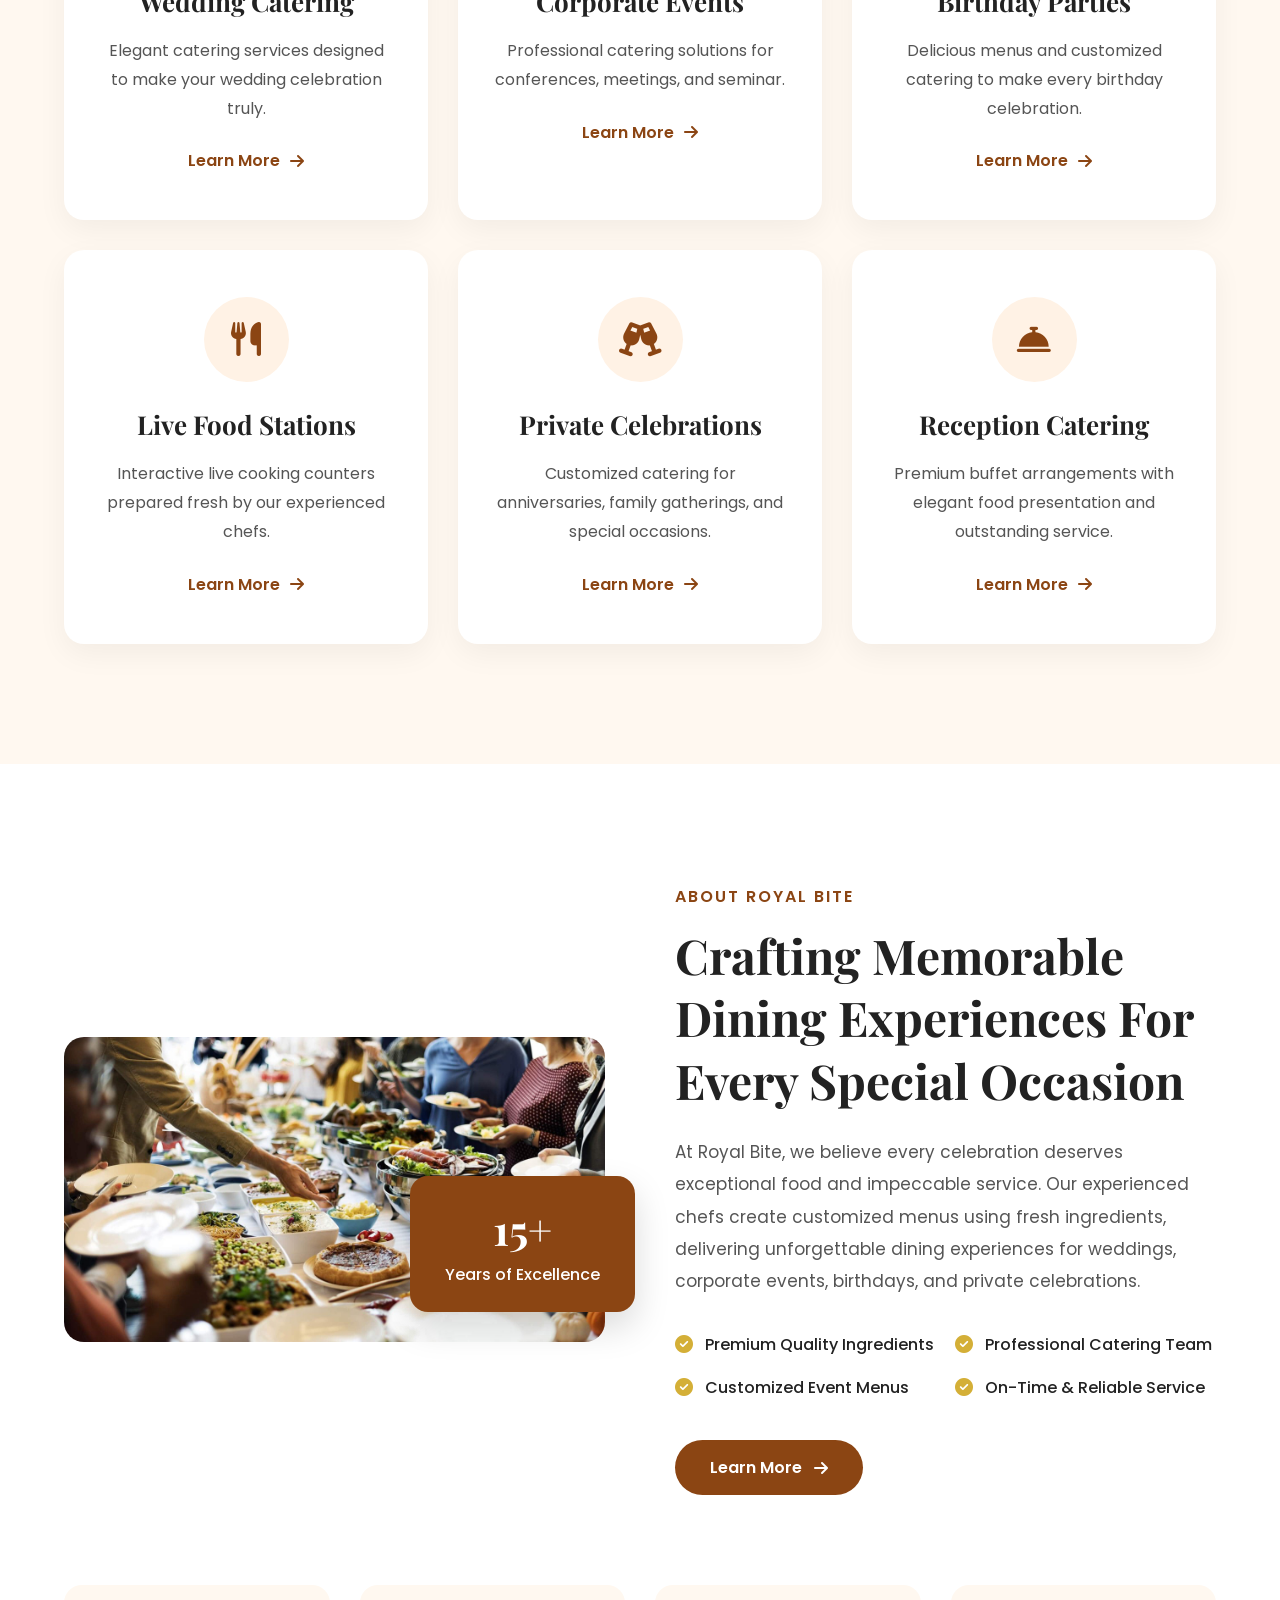
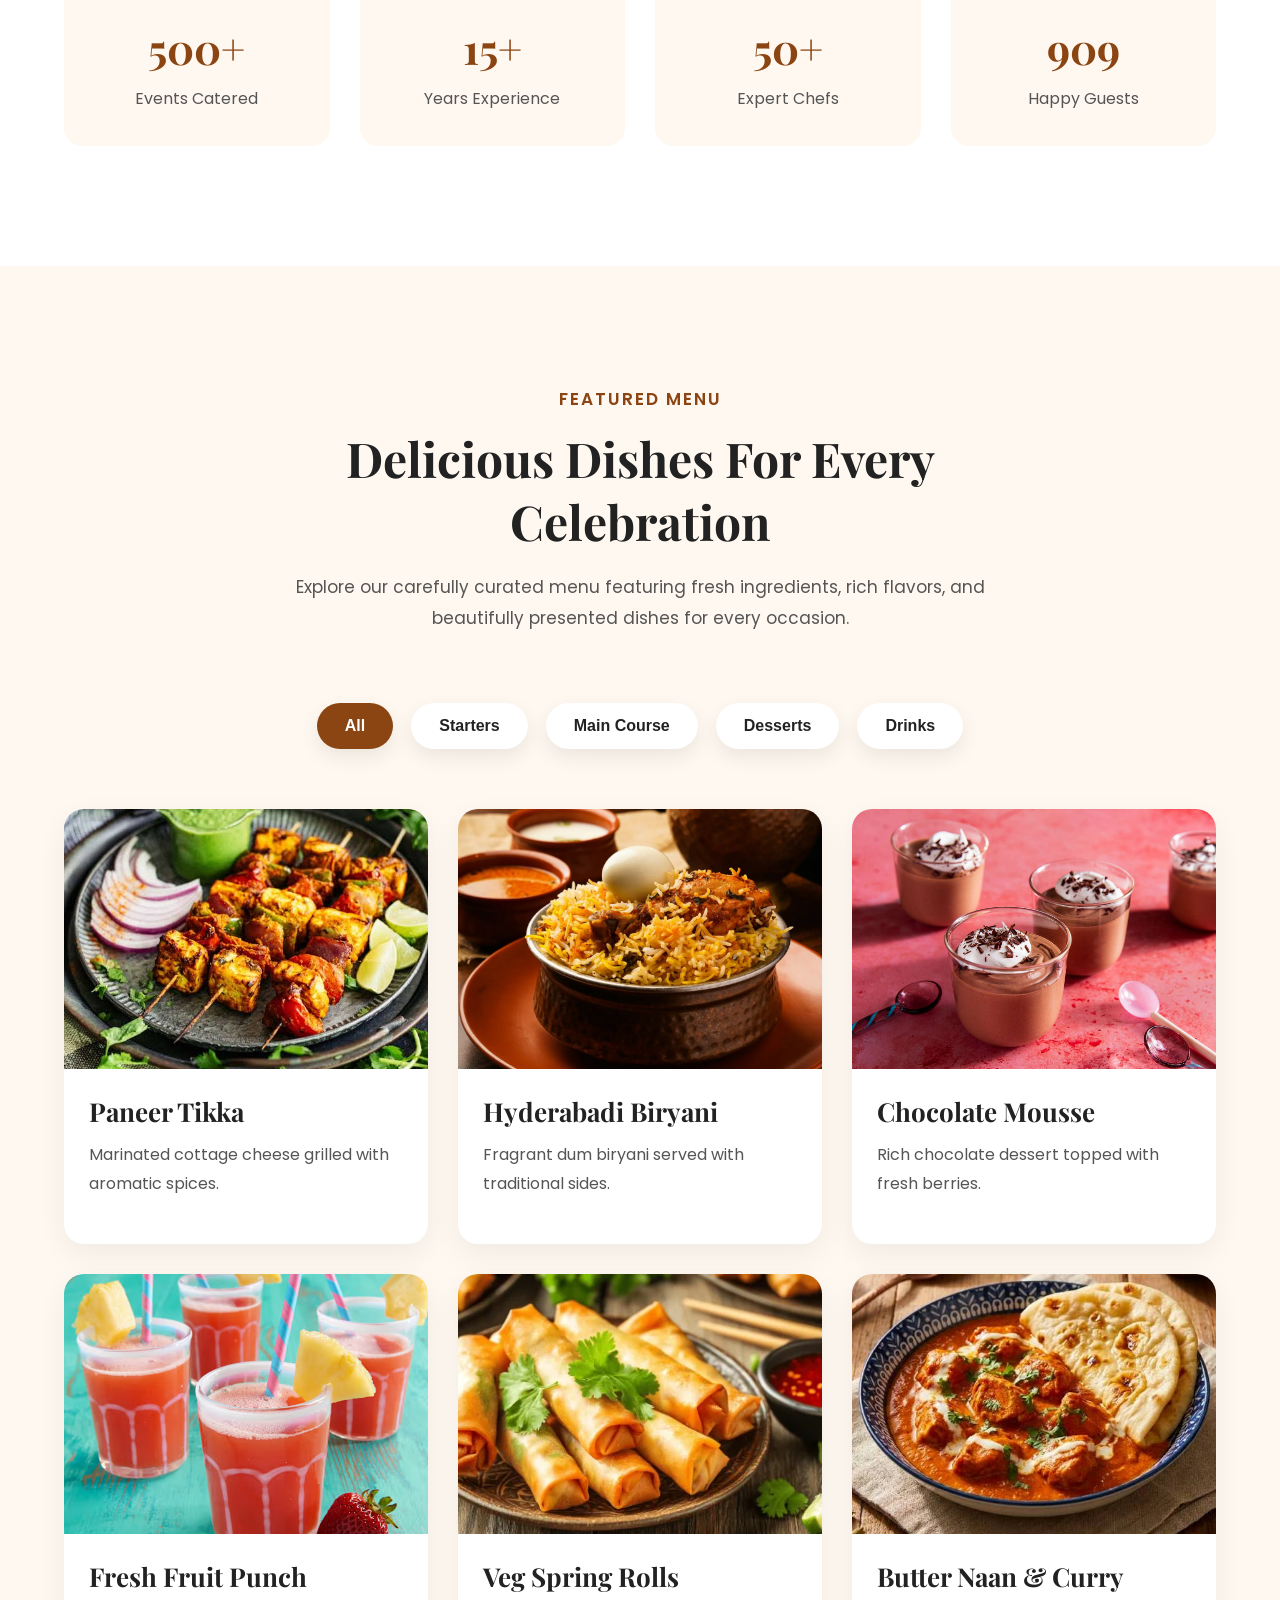
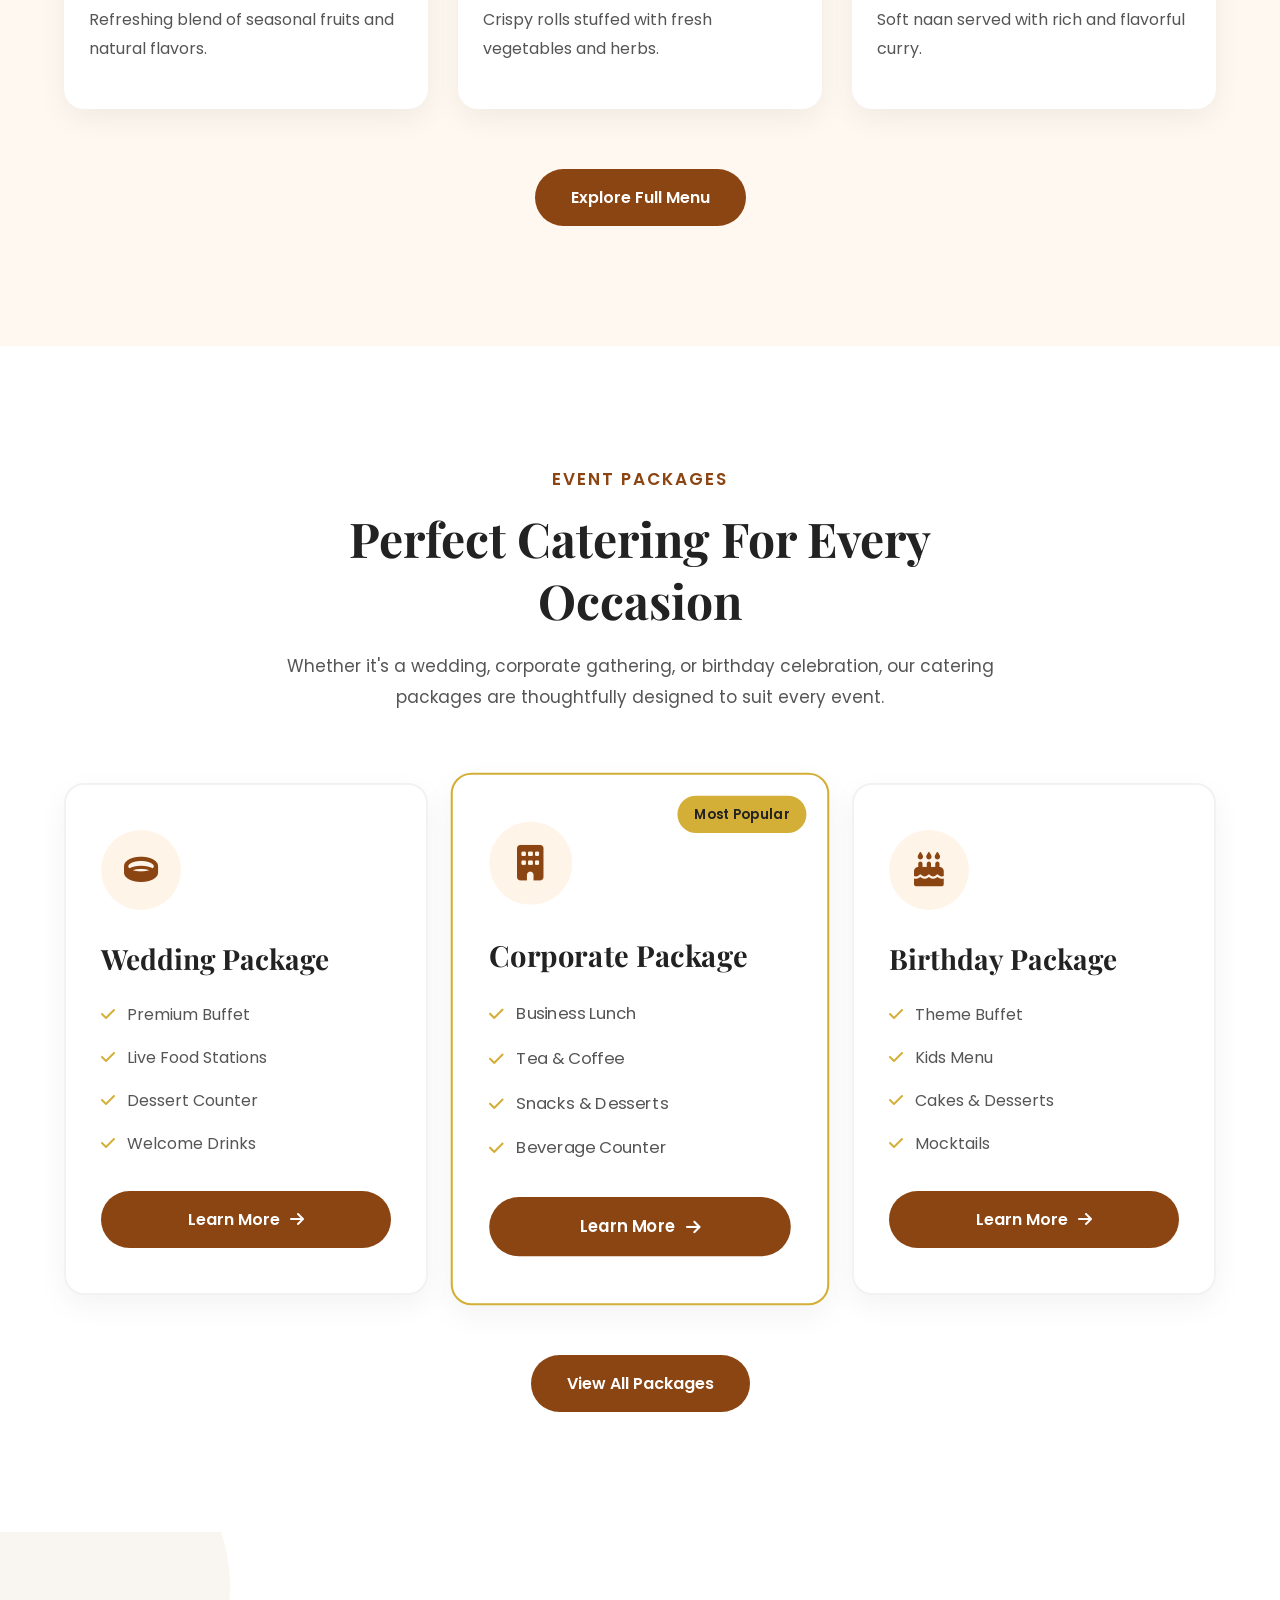
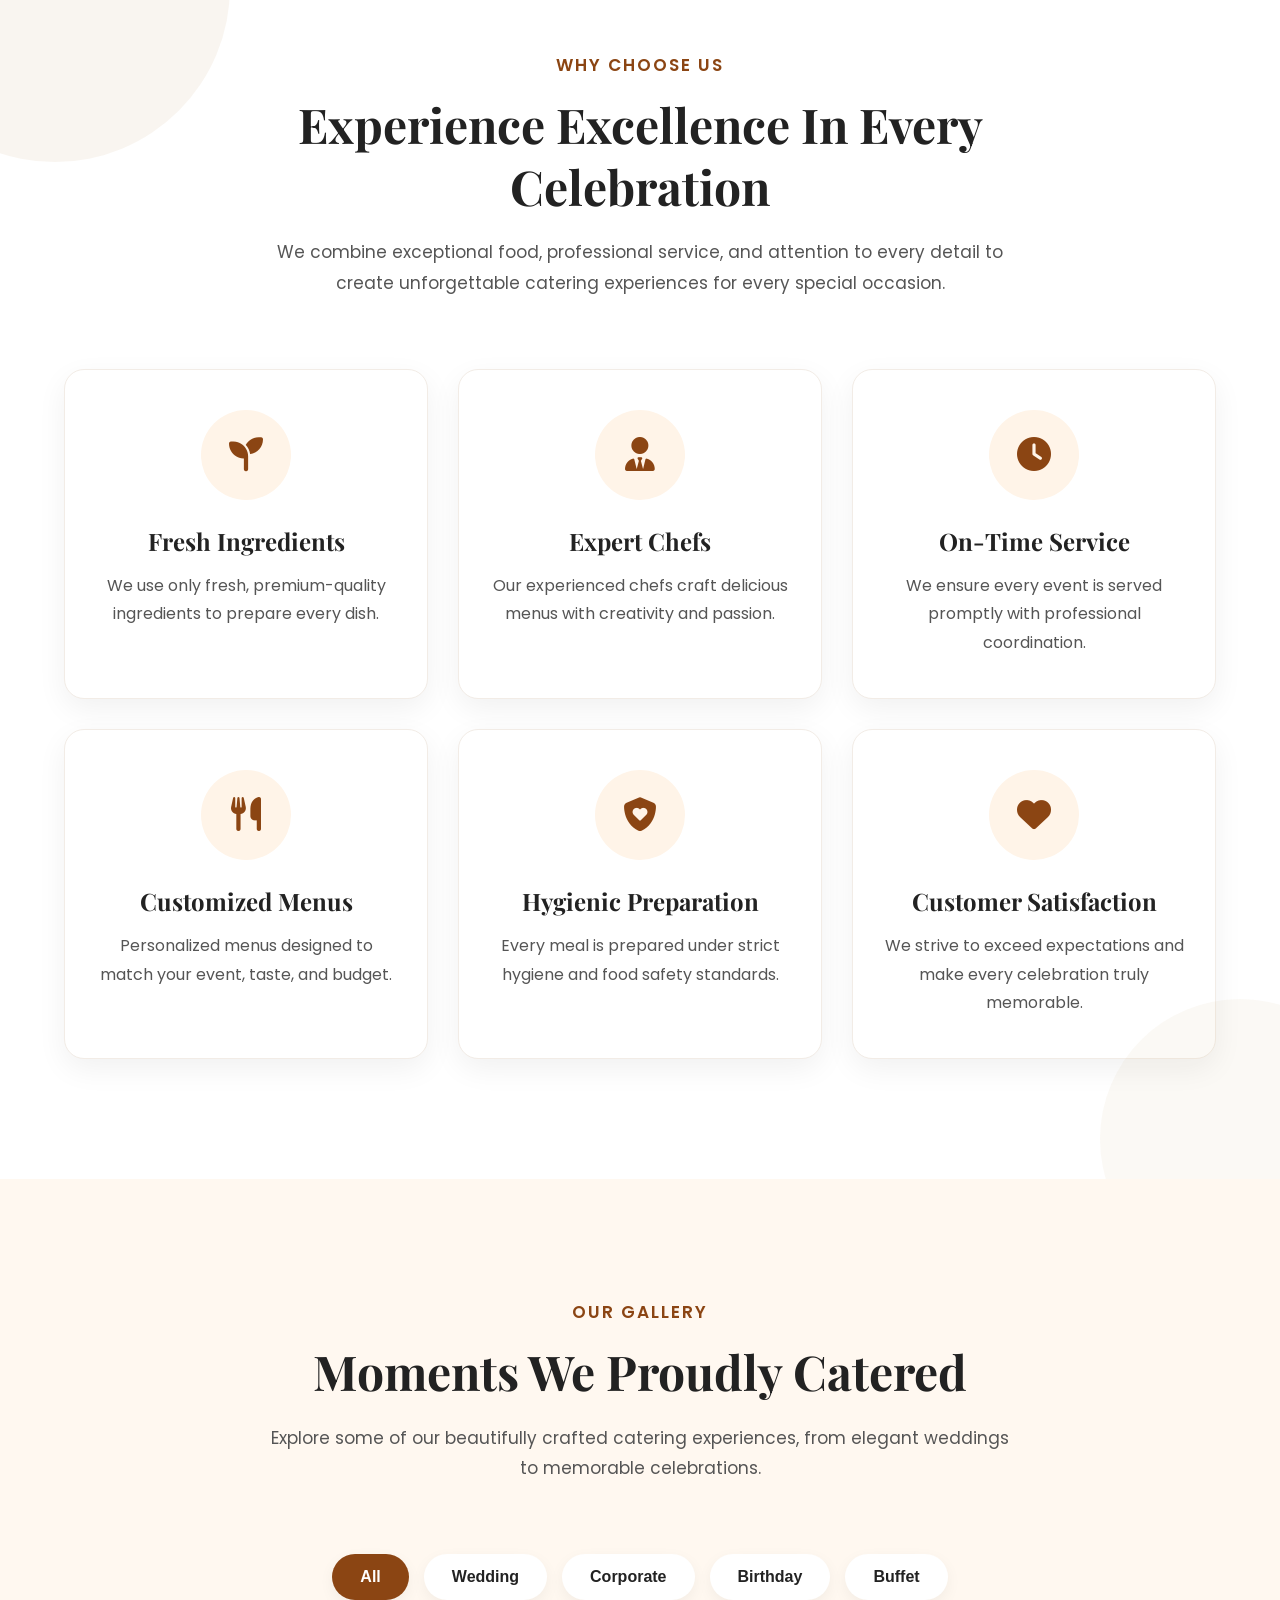
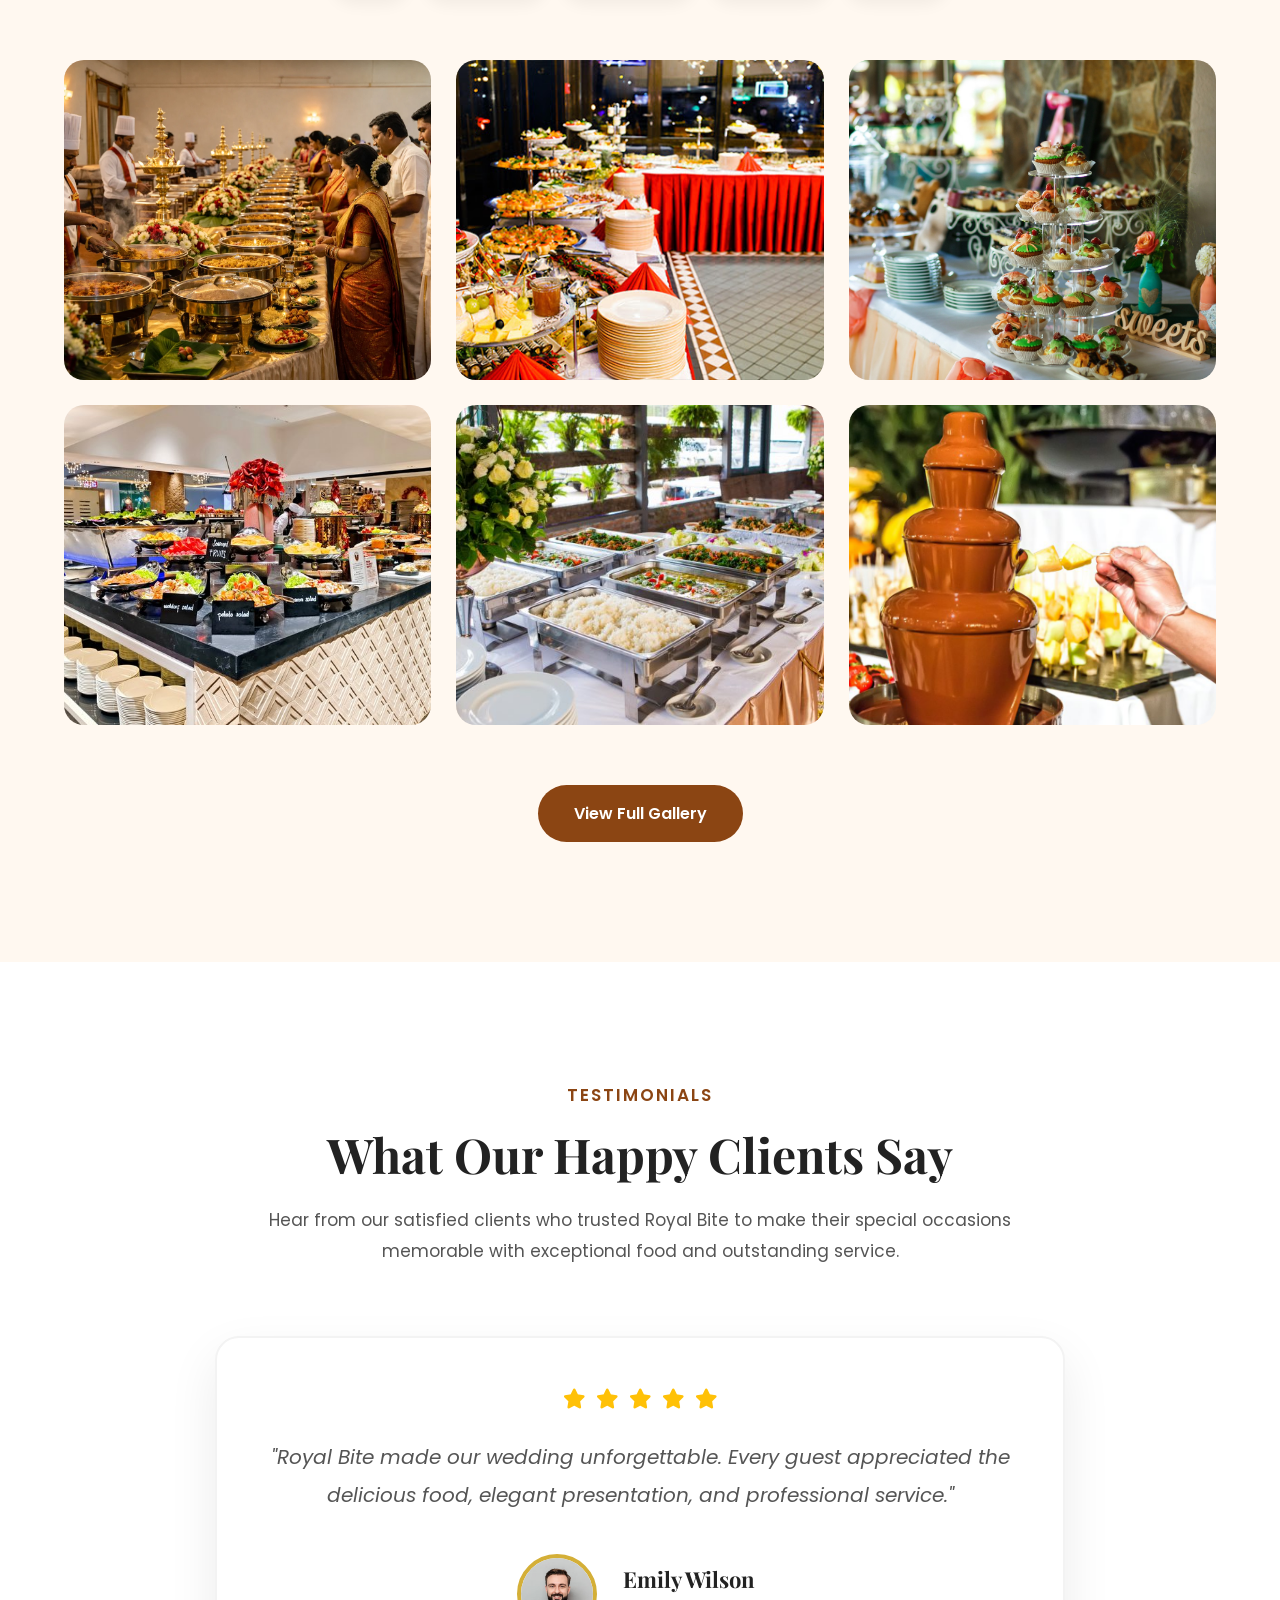
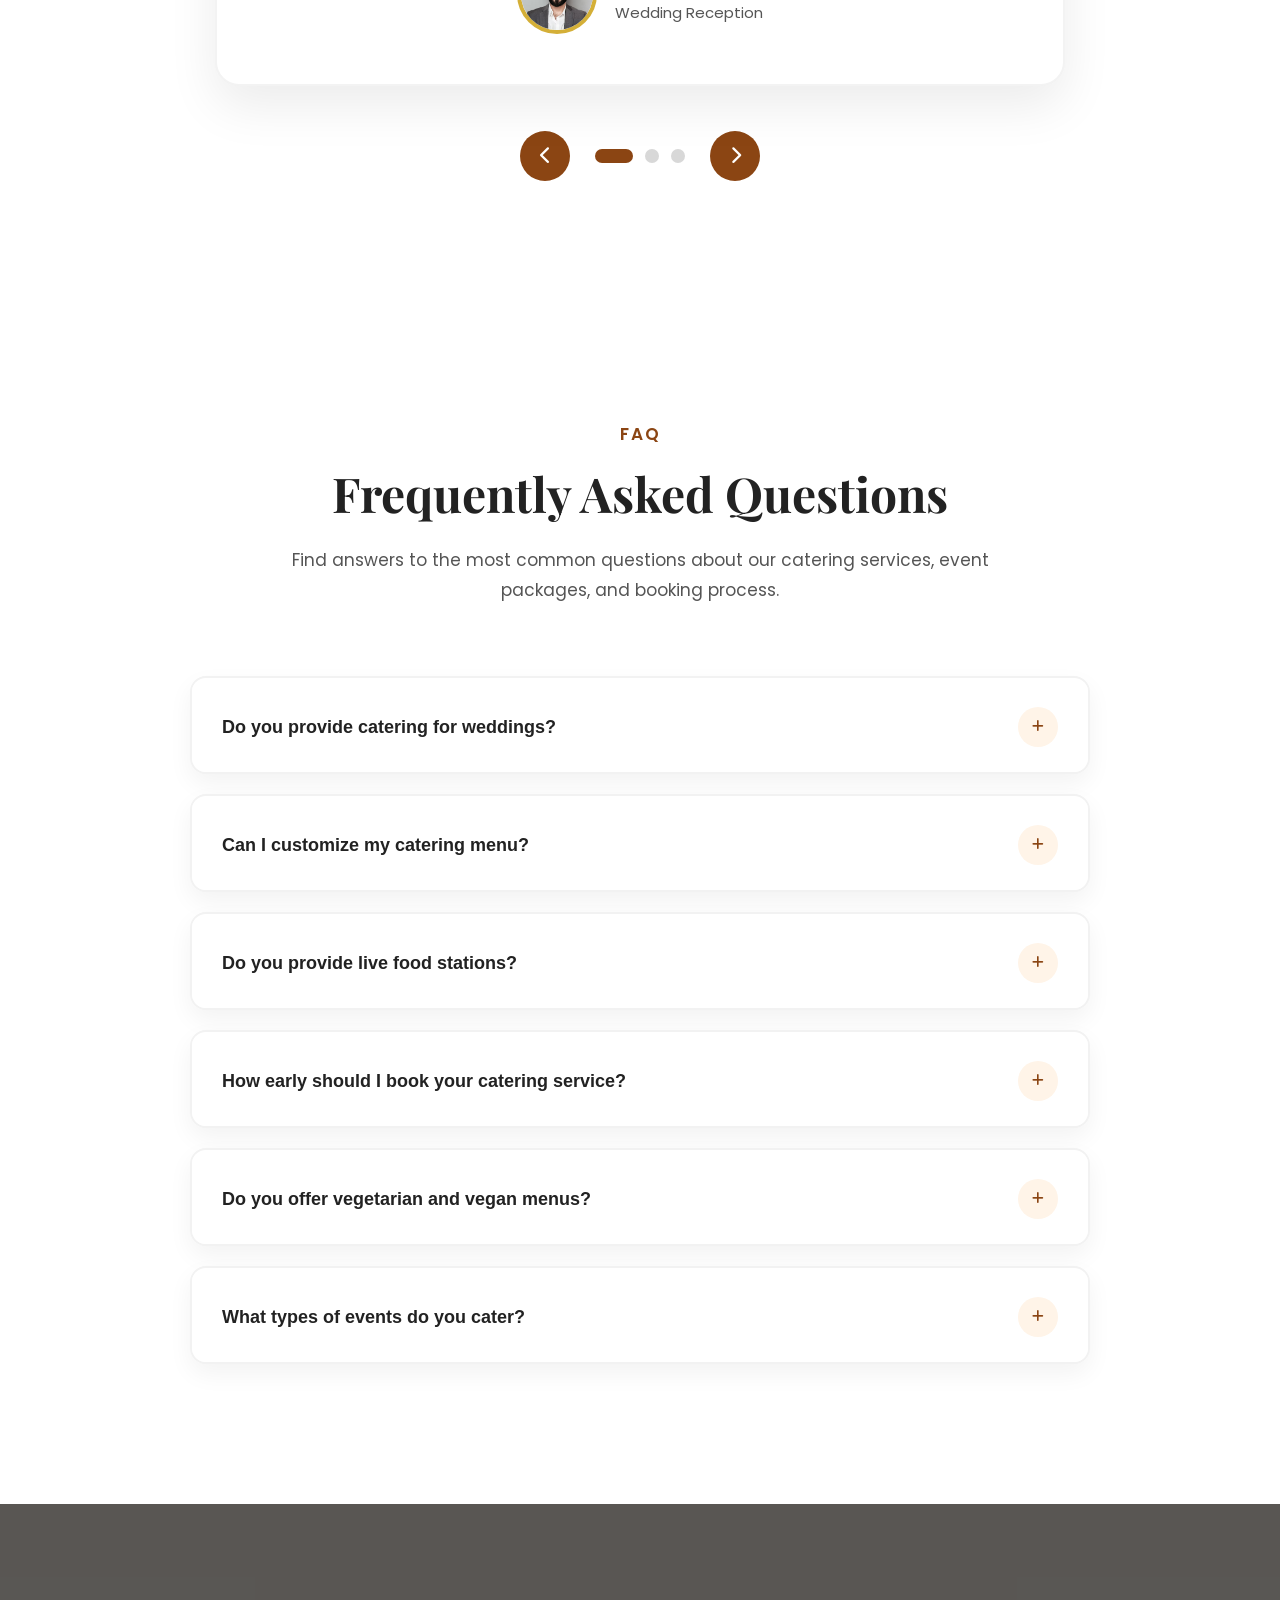
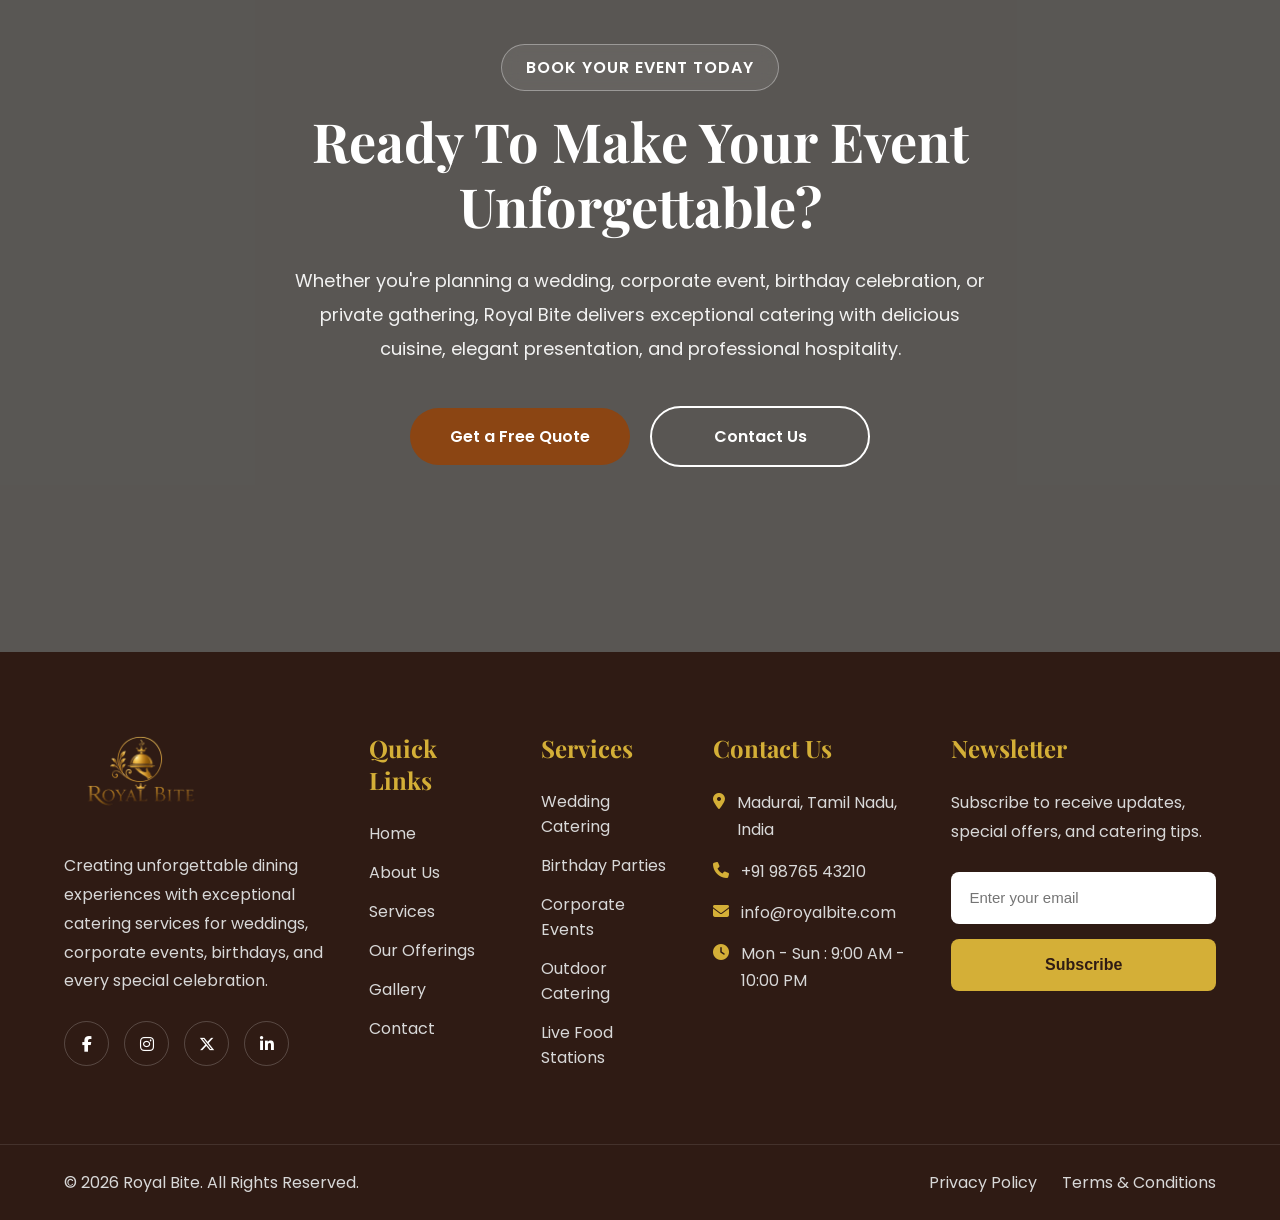
==== commit 4dbc71bb: "Add files via upload" ====
--- a/index.html
+++ b/index.html
@@ -1,5 +1,5 @@
 <!DOCTYPE html>
-<html lang="en">
+<html lang="en">
 
 <head>
 
@@ -11,7 +11,7 @@
     <title>Royal Bite | Catering & Events</title>
 
     <!-- Favicon -->
-    <link rel="icon" type="image/png" href="images/favicon.png">
+    <link rel="icon" type="image/png" href="images/logo.png">
 
     <!-- Google Fonts -->
     <link rel="preconnect" href="https://fonts.googleapis.com">
@@ -1893,4 +1893,4 @@
 
 
 </button>
-</html>
+</html>
--- a/css/style.css
+++ b/css/style.css
@@ -0,0 +1,15404 @@
+/*=====================================
+    GOOGLE FONT
+======================================*/
+
+@import url('https://fonts.googleapis.com/css2?family=Playfair+Display:wght@500;600;700&family=Poppins:wght@300;400;500;600;700&display=swap');
+
+/*=====================================
+    ROOT
+======================================*/
+
+:root{
+
+    --primary-color:#8B4513;
+    --secondary-color:#D4AF37;
+    --white:#ffffff;
+    --black:#222222;
+    --text:#555;
+    --bg:#FFF8F0;
+
+    --transition:.3s ease;
+
+}
+
+/*=====================================
+    RESET
+======================================*/
+
+*{
+    margin:0;
+    padding:0;
+    box-sizing:border-box;
+}
+
+html{
+    scroll-behavior:smooth;
+}
+
+body{
+    font-family:'Poppins',sans-serif;
+    background:var(--bg);
+    overflow-x:hidden;
+}
+
+body.rtl-mode{
+    direction:rtl;
+    text-align:right;
+}
+
+body.rtl-mode input,
+body.rtl-mode textarea,
+body.rtl-mode select{
+    direction:inherit;
+    text-align:inherit;
+}
+
+a{
+    text-decoration:none;
+}
+
+ul{
+    list-style:none;
+}
+
+img{
+    display:block;
+    width:100%;
+}
+
+.container{
+    width:90%;
+    max-width:1320px;
+    margin:auto;
+}
+
+/*=====================================
+    HEADER
+======================================*/
+
+.header{
+
+    position:fixed;
+
+    top:0;
+    left:0;
+
+    width:100%;
+
+    background:rgba(255,248,240,.96);
+
+    backdrop-filter:blur(10px);
+
+    box-shadow:0 5px 20px rgba(0,0,0,.08);
+
+    z-index:999;
+
+}
+
+.header .container{
+
+    display:grid;
+
+    grid-template-columns:220px 1fr 300px;
+
+    align-items:center;
+
+    height:90px;
+
+}
+
+/*=====================================
+    LOGO
+======================================*/
+
+.logo img{
+
+    width:145px;
+
+}
+
+/*=====================================
+    NAVIGATION
+======================================*/
+
+.navbar{
+
+    display:flex;
+
+    justify-content:center;
+
+    transform:translateX(-25px);
+
+}
+
+.nav-menu{
+
+    display:flex;
+
+    align-items:center;
+
+    gap:35px;
+
+}
+
+.nav-link{
+
+    color:var(--black);
+
+    font-size:16px;
+
+    font-weight:500;
+
+    transition:.3s;
+
+    white-space:nowrap;
+
+}
+
+.nav-link:hover{
+
+    color:var(--primary-color);
+
+}
+
+.nav-link i{
+
+    font-size:12px;
+
+    margin-left:5px;
+
+}
+
+/*=====================================
+    HOME DROPDOWN
+======================================*/
+
+.dropdown{
+
+    position:relative;
+
+}
+
+.dropdown-menu{
+
+    position:absolute;
+
+    top:45px;
+
+    left:0;
+
+    width:180px;
+
+    background:#fff;
+
+    border-radius:10px;
+
+    box-shadow:0 10px 25px rgba(0,0,0,.08);
+
+    opacity:0;
+
+    visibility:hidden;
+
+    transition:.3s;
+
+}
+
+.dropdown:hover .dropdown-menu{
+
+    opacity:1;
+
+    visibility:visible;
+
+}
+
+.dropdown-menu a{
+
+    display:block;
+
+    padding:14px 20px;
+
+    color:#333;
+
+    transition:.3s;
+
+}
+
+.dropdown-menu a:hover{
+
+    background:#FFF8F0;
+
+    color:var(--primary-color);
+
+}
+
+/*=====================================
+    DESKTOP BUTTONS
+======================================*/
+/*=====================================
+    DARK MODE & RTL BUTTON
+======================================*/
+
+.theme-toggle,
+.rtl-toggle{
+
+    width:44px;
+
+    height:44px;
+
+    min-width:44px;
+
+    min-height:44px;
+
+    padding:0;
+
+    border:none;
+
+    outline:none;
+
+    border-radius:50%;
+
+    display:flex;
+
+    align-items:center;
+
+    justify-content:center;
+
+    background:#F8F4EE;
+
+    color:var(--primary-color);
+
+    cursor:pointer;
+
+    font-size:18px;
+
+    transition:all .35s ease;
+
+    box-shadow:0 8px 20px rgba(0,0,0,.08);
+
+}
+
+.theme-toggle:hover,
+.rtl-toggle:hover{
+
+    background:var(--primary-color);
+
+    color:#fff;
+
+    transform:translateY(-3px);
+
+    box-shadow:0 15px 35px rgba(180,129,70,.35);
+
+}
+
+.theme-toggle:active,
+.rtl-toggle:active{
+
+    transform:scale(.95);
+
+}
+
+/*=====================================
+    ACTIVE STATE
+======================================*/
+
+.theme-toggle.active,
+.rtl-toggle.active{
+
+    background:var(--secondary-color);
+
+    color:#fff;
+
+}
+
+/*=====================================
+    ICON
+======================================*/
+
+.theme-toggle i,
+.rtl-toggle i{
+
+    transition:.4s;
+
+}
+
+.theme-toggle:hover i{
+
+    transform:rotate(25deg);
+
+}
+
+.rtl-toggle:hover i{
+
+    transform:rotate(180deg);
+
+}
+
+.desktop-btn{
+
+    display:flex;
+
+    justify-content:flex-end;
+
+    align-items:center;
+
+    gap:15px;
+
+}
+
+.login-btn{
+
+    padding:11px 24px;
+
+    border:2px solid var(--primary-color);
+
+    border-radius:40px;
+
+    color:var(--primary-color);
+
+    font-weight:600;
+
+    transition:.3s;
+
+    height:44px;
+
+}
+
+.login-btn:hover{
+
+    background:var(--primary-color);
+
+    color:#fff;
+
+}
+
+.quote-btn{
+
+    display:inline-flex;
+    align-items:center;
+    justify-content:center;
+    min-width:140px;
+    height:44px;
+    padding:0 28px;
+    background:var(--primary-color);
+    color:#fff;
+    border-radius:50px;
+    font-weight:600;
+    font-size:16px;
+    line-height:1;
+    white-space:nowrap;
+    border:none;
+    transition:.3s ease;
+}
+
+.quote-btn:hover{
+
+    background:var(--secondary-color);
+
+    color:#222;
+
+}
+
+/*=====================================
+    MOBILE BUTTONS
+======================================*/
+
+.mobile-btn{
+
+    display:none;
+
+}
+
+/*=====================================
+    HAMBURGER
+======================================*/
+
+.menu-toggle{
+
+    display:none;
+
+    font-size:30px;
+
+    color:var(--primary-color);
+
+    cursor:pointer;
+
+}
+/*=====================================
+    FOOTER
+======================================*/
+
+.footer{
+
+    background:#2F1B14;
+
+    color:#fff;
+
+    padding:80px 0 0;
+
+}
+
+.footer-content{
+
+    display:grid;
+
+    grid-template-columns:2fr 1fr 1fr 1.5fr 2fr;
+
+    gap:40px;
+
+}
+
+.footer-logo img{
+
+    width:150px;
+
+    margin-bottom:20px;
+
+}
+
+.footer-box p{
+
+    color:#d8d8d8;
+
+    line-height:1.8;
+
+    margin-bottom:25px;
+
+}
+
+.footer-box h3{
+
+    font-family:'Playfair Display', serif;
+
+    font-size:24px;
+
+    color:var(--secondary-color);
+
+    margin-bottom:25px;
+
+}
+
+.footer-box ul li{
+
+    margin-bottom:14px;
+
+}
+
+.footer-box ul li a{
+
+    color:#d8d8d8;
+
+    transition:.3s;
+
+}
+
+.footer-box ul li a:hover{
+
+    color:var(--secondary-color);
+
+    padding-left:8px;
+
+}
+
+/*=====================================
+    CONTACT INFO
+======================================*/
+
+.contact-info li{
+
+    display:flex;
+
+    align-items:flex-start;
+
+    gap:12px;
+
+    color:#d8d8d8;
+
+    line-height:1.7;
+
+}
+
+.contact-info i{
+
+    color:var(--secondary-color);
+
+    margin-top:4px;
+
+}
+
+/*=====================================
+    SOCIAL ICONS
+======================================*/
+
+.footer-social{
+
+    display:flex;
+
+    gap:15px;
+
+}
+
+.footer-social a{
+
+    width:45px;
+
+    height:45px;
+
+    display:flex;
+
+    align-items:center;
+
+    justify-content:center;
+
+    border:1px solid rgba(255,255,255,.2);
+
+    border-radius:50%;
+
+    color:#fff;
+
+    transition:.3s;
+
+}
+
+.footer-social a:hover{
+
+    background:var(--secondary-color);
+
+    color:#2F1B14;
+
+    transform:translateY(-5px);
+
+}
+
+/*=====================================
+    NEWSLETTER
+======================================*/
+
+.newsletter{
+
+    display:flex;
+
+    flex-direction:column;
+
+    gap:15px;
+
+}
+
+.newsletter input{
+
+    width:100%;
+
+    height:52px;
+
+    padding:0 18px;
+
+    border:none;
+
+    border-radius:8px;
+
+    outline:none;
+
+    font-size:15px;
+
+}
+
+.newsletter button{
+
+    height:52px;
+
+    border:none;
+
+    border-radius:8px;
+
+    background:var(--secondary-color);
+
+    color:#2F1B14;
+
+    font-size:16px;
+
+    font-weight:600;
+
+    cursor:pointer;
+
+    transition:.3s;
+
+}
+
+.newsletter button:hover{
+
+    background:#fff;
+
+}
+
+/*=====================================
+    FOOTER BOTTOM
+======================================*/
+
+.footer-bottom{
+
+    margin-top:60px;
+
+    border-top:1px solid rgba(255,255,255,.1);
+
+    padding:25px 0;
+
+}
+
+.footer-bottom .container{
+
+    display:flex;
+
+    justify-content:space-between;
+
+    align-items:center;
+
+}
+
+.footer-bottom p{
+
+    color:#d8d8d8;
+
+}
+
+.footer-links{
+
+    display:flex;
+
+    gap:25px;
+
+}
+
+.footer-links a{
+
+    color:#d8d8d8;
+
+    transition:.3s;
+
+}
+
+.footer-links a:hover{
+
+    color:var(--secondary-color);
+
+}
+
+/**home1 hero **/
+/*=====================================
+    HERO
+======================================*/
+
+.hero{
+
+    margin-top:90px;
+
+}
+
+.hero-slider{
+
+    position:relative;
+
+    width:100%;
+
+    height:100vh;
+
+    overflow:hidden;
+
+}
+
+.hero-slide{
+
+    position:absolute;
+
+    width:100%;
+
+    height:100%;
+
+    top:0;
+    left:0;
+
+    opacity:0;
+
+    visibility:hidden;
+
+    transition:opacity .8s ease;
+
+}
+
+.hero-slide.active{
+
+    opacity:1;
+
+    visibility:visible;
+
+}
+
+.hero-slide img{
+
+    width:100%;
+
+    height:100%;
+
+    object-fit:cover;
+
+}
+
+.hero-overlay{
+
+    position:absolute;
+
+    inset:0;
+
+    background:rgba(0,0,0,.55);
+
+}
+
+/*=====================================
+    HERO CONTENT
+======================================*/
+
+.hero-content{
+
+    position:absolute;
+
+    top:50%;
+
+    left:8%;
+
+    transform:translateY(-50%);
+
+    width:90%;
+
+    max-width:650px;
+
+    color:#fff;
+
+    z-index:5;
+
+}
+
+.hero-subtitle{
+
+    display:inline-block;
+
+    padding:8px 20px;
+
+    background:rgba(255,255,255,.15);
+
+    border:1px solid rgba(255,255,255,.3);
+
+    border-radius:50px;
+
+    font-size:16px;
+
+    margin-bottom:20px;
+
+    backdrop-filter:blur(5px);
+
+}
+
+.hero-content h1{
+
+    font-size:68px;
+
+    line-height:1.2;
+
+    max-width:700px;
+
+    margin-bottom:25px;
+
+    font-family:'Playfair Display',serif;
+
+}
+
+.hero-content h1 span{
+
+    color:var(--secondary-color);
+
+}
+
+.hero-content p{
+
+    max-width:620px;
+
+    font-size:18px;
+
+    line-height:1.8;
+
+    margin-bottom:40px;
+
+}
+
+/*=====================================
+    HERO BUTTONS
+======================================*/
+
+.hero-btn{
+
+    display:flex;
+
+    gap:18px;
+
+}
+
+.primary-btn{
+
+    padding:15px 35px;
+
+    background:var(--primary-color);
+
+    color:#fff;
+
+    border-radius:50px;
+
+    font-weight:600;
+
+    transition:.3s;
+
+}
+
+.primary-btn:hover{
+
+    background:var(--secondary-color);
+
+    color:#222;
+
+}
+
+.secondary-btn{
+
+    padding:15px 35px;
+
+    border:2px solid #fff;
+
+    color:#fff;
+
+    border-radius:50px;
+
+    font-weight:600;
+
+    transition:.3s;
+
+}
+
+.secondary-btn:hover{
+
+    background:#fff;
+
+    color:#222;
+
+}
+
+/*=====================================
+    SLIDER ARROWS
+======================================*/
+
+.hero-prev,
+.hero-next{
+
+    position:absolute;
+
+    top:50%;
+
+    transform:translateY(-50%);
+
+    width:55px;
+
+    height:55px;
+
+    border:none;
+
+    border-radius:50%;
+
+    background:rgba(255,255,255,.2);
+
+    color:#fff;
+
+    font-size:18px;
+
+    cursor:pointer;
+
+    backdrop-filter:blur(10px);
+
+    transition:.3s;
+
+    z-index:5;
+
+}
+
+.hero-prev:hover,
+.hero-next:hover{
+
+    background:var(--secondary-color);
+
+    color:#222;
+
+}
+
+.hero-prev{
+
+    left:35px;
+
+}
+
+.hero-next{
+
+    right:35px;
+
+}
+
+/*=====================================
+    HERO DOTS
+======================================*/
+
+.hero-dots{
+
+    position:absolute;
+
+    left:50%;
+
+    bottom:35px;
+
+    transform:translateX(-50%);
+
+    display:flex;
+
+    gap:12px;
+
+    z-index:5;
+
+}
+
+.dot{
+
+    width:14px;
+
+    height:14px;
+
+    border-radius:50%;
+
+    background:rgba(255,255,255,.4);
+
+    cursor:pointer;
+
+    transition:.3s;
+
+}
+
+.dot.active{
+
+    width:38px;
+
+    border-radius:30px;
+
+    background:var(--secondary-color);
+
+}
+
+/*=====================================
+    HERO ANIMATION
+======================================*/
+
+.hero-content{
+
+    animation:fadeUp 1s ease;
+
+}
+
+@keyframes fadeUp{
+
+    from{
+
+        opacity:0;
+
+        transform:translate(-50%,-40%);
+
+    }
+
+    to{
+
+        opacity:1;
+
+        transform:translate(-50%,-50%);
+
+    }
+
+}
+
+
+/*=====================================
+    SIGNATURE SERVICES
+======================================*/
+
+.home-services{
+
+    padding:120px 0;
+
+    background:#FFF8F0;
+
+}
+
+.section-title{
+
+    text-align:center;
+
+    max-width:750px;
+
+    margin:0 auto 70px;
+
+}
+
+.section-title span{
+
+    display:inline-block;
+
+    color:var(--primary-color);
+
+    font-size:17px;
+
+    font-weight:600;
+
+    text-transform:uppercase;
+
+    letter-spacing:2px;
+
+    margin-bottom:15px;
+
+}
+
+.section-title h2{
+
+    font-family:'Playfair Display',serif;
+
+    font-size:48px;
+
+    color:var(--black);
+
+    margin-bottom:20px;
+
+    line-height:1.3;
+
+}
+
+.section-title p{
+
+    font-size:17px;
+
+    color:var(--text);
+
+    line-height:1.8;
+
+}
+
+/*=====================================
+    SERVICES GRID
+======================================*/
+
+.home-services-grid{
+
+    display:grid;
+
+    grid-template-columns:repeat(3,1fr);
+
+    gap:30px;
+
+}
+
+/*=====================================
+    SERVICE CARD
+======================================*/
+
+.home-service-card{
+
+    background:#fff;
+
+    padding:45px 35px;
+
+    border-radius:20px;
+
+    text-align:center;
+
+    box-shadow:0 10px 30px rgba(0,0,0,.05);
+
+    transition:.4s ease;
+
+    border:2px solid transparent;
+
+}
+
+.home-service-card:hover{
+
+    transform:translateY(-10px);
+
+    border-color:var(--secondary-color);
+
+    box-shadow:0 18px 40px rgba(0,0,0,.12);
+
+}
+
+/*=====================================
+    ICON
+======================================*/
+
+.home-service-icon{
+
+    width:85px;
+
+    height:85px;
+
+    margin:0 auto 25px;
+
+    display:flex;
+
+    align-items:center;
+
+    justify-content:center;
+
+    border-radius:50%;
+
+    background:#FFF2E5;
+
+    color:var(--primary-color);
+
+    font-size:34px;
+
+    transition:.4s;
+
+}
+
+.home-service-card:hover .home-service-icon{
+
+    background:var(--primary-color);
+
+    color:#fff;
+
+    transform:rotate(10deg) scale(1.08);
+
+}
+
+/*=====================================
+    CONTENT
+======================================*/
+
+.home-service-card h3{
+
+    font-family:'Playfair Display',serif;
+
+    font-size:26px;
+
+    color:var(--black);
+
+    margin-bottom:18px;
+
+}
+
+.home-service-card p{
+
+    color:var(--text);
+
+    font-size:16px;
+
+    line-height:1.8;
+
+    margin-bottom:25px;
+
+}
+
+/*=====================================
+    LINK
+======================================*/
+
+.home-service-card a{
+
+    display:inline-flex;
+
+    align-items:center;
+
+    gap:10px;
+
+    color:var(--primary-color);
+
+    font-weight:600;
+
+    transition:.3s;
+
+}
+
+.home-service-card a i{
+
+    transition:.3s;
+
+}
+
+.home-service-card:hover a{
+
+    color:var(--secondary-color);
+
+}
+
+.home-service-card:hover a i{
+
+    transform:translateX(6px);
+
+}
+
+/*=====================================
+    ABOUT
+======================================*/
+
+.about{
+
+    padding:120px 0;
+
+    background:#ffffff;
+
+}
+
+.about-wrapper{
+
+    display:grid;
+
+    grid-template-columns:1fr 1fr;
+
+    gap:70px;
+
+    align-items:center;
+
+}
+
+/*=====================================
+    ABOUT IMAGE
+======================================*/
+
+.about-image{
+
+    position:relative;
+
+}
+
+.about-image img{
+
+    width:100%;
+
+    border-radius:20px;
+
+    display:block;
+
+}
+
+.experience-box{
+
+    position:absolute;
+
+    bottom:30px;
+
+    right:-30px;
+
+    background:var(--primary-color);
+
+    color:#fff;
+
+    padding:25px 35px;
+
+    border-radius:18px;
+
+    text-align:center;
+
+    box-shadow:0 15px 35px rgba(0,0,0,.15);
+
+}
+
+.experience-box h2{
+
+    font-size:42px;
+
+    margin-bottom:5px;
+
+    font-family:'Playfair Display', serif;
+
+}
+
+.experience-box span{
+
+    font-size:16px;
+
+    font-weight:500;
+
+}
+
+/*=====================================
+    ABOUT CONTENT
+======================================*/
+
+.section-subtitle{
+
+    display:inline-block;
+
+    color:var(--primary-color);
+
+    font-size:16px;
+
+    font-weight:600;
+
+    text-transform:uppercase;
+
+    letter-spacing:2px;
+
+    margin-bottom:15px;
+
+}
+
+.about-content h2{
+
+    font-size:48px;
+
+    line-height:1.3;
+
+    margin-bottom:25px;
+
+    color:var(--black);
+
+    font-family:'Playfair Display', serif;
+
+}
+
+.about-content p{
+
+    font-size:17px;
+
+    color:var(--text);
+
+    line-height:1.9;
+
+    margin-bottom:35px;
+
+}
+
+/*=====================================
+    FEATURES
+======================================*/
+
+.about-features{
+
+    display:grid;
+
+    grid-template-columns:repeat(2,1fr);
+
+    gap:18px;
+
+    margin-bottom:40px;
+
+}
+
+.feature-item{
+
+    display:flex;
+
+    align-items:center;
+
+    gap:12px;
+
+}
+
+.feature-item i{
+
+    color:var(--secondary-color);
+
+    font-size:18px;
+
+}
+
+.feature-item span{
+
+    color:var(--black);
+
+    font-weight:500;
+
+}
+
+/*=====================================
+    BUTTON
+======================================*/
+
+.about-btn{
+
+    display:inline-flex;
+
+    align-items:center;
+
+    gap:12px;
+
+    padding:15px 35px;
+
+    background:var(--primary-color);
+
+    color:#fff;
+
+    border-radius:50px;
+
+    font-weight:600;
+
+    transition:.3s;
+
+}
+
+.about-btn:hover{
+
+    background:var(--secondary-color);
+
+    color:#222;
+
+}
+
+.about-btn i{
+
+    transition:.3s;
+
+}
+
+.about-btn:hover i{
+
+    transform:translateX(6px);
+
+}
+
+/*=====================================
+    COUNTER
+======================================*/
+
+.about-counter{
+
+    margin-top:90px;
+
+    display:grid;
+
+    grid-template-columns:repeat(4,1fr);
+
+    gap:30px;
+
+}
+
+.counter-box{
+
+    background:#FFF8F0;
+
+    padding:35px;
+
+    border-radius:18px;
+
+    text-align:center;
+
+    transition:.3s;
+
+}
+
+.counter-box:hover{
+
+    transform:translateY(-8px);
+
+    box-shadow:0 15px 30px rgba(0,0,0,.08);
+
+}
+
+.counter-box h3{
+
+    font-size:42px;
+
+    color:var(--primary-color);
+
+    margin-bottom:10px;
+
+    font-family:'Playfair Display', serif;
+
+}
+
+.counter-box p{
+
+    color:var(--text);
+
+    font-size:16px;
+
+}
+
+/*=====================================
+    FEATURED MENU
+======================================*/
+
+.menu{
+
+    padding:120px 0;
+
+    background:#FFF8F0;
+
+}
+
+/*=====================================
+    MENU TABS
+======================================*/
+
+.menu-tabs{
+
+    display:flex;
+
+    justify-content:center;
+
+    align-items:center;
+
+    gap:18px;
+
+    flex-wrap:wrap;
+
+    margin-bottom:60px;
+
+}
+
+.menu-tab{
+
+    padding:14px 30px;
+
+    background:#fff;
+
+    border:2px solid #eee;
+
+    border-radius:50px;
+
+    font-size:16px;
+
+    font-weight:600;
+
+    color:var(--black);
+
+    cursor:pointer;
+
+    transition:.3s;
+
+}
+
+.menu-tab:hover,
+
+.menu-tab.active{
+
+    background:var(--primary-color);
+
+    border-color:var(--primary-color);
+
+    color:#fff;
+
+}
+
+/*=====================================
+    MENU GRID
+======================================*/
+
+.menu-grid{
+
+    display:grid;
+
+    grid-template-columns:repeat(3,1fr);
+
+    gap:30px;
+
+}
+
+/*=====================================
+    MENU CARD
+======================================*/
+
+.menu-card{
+
+    background:#fff;
+
+    border-radius:20px;
+
+    overflow:hidden;
+
+    box-shadow:0 10px 30px rgba(0,0,0,.06);
+
+    transition:.4s;
+
+}
+
+.menu-card:hover{
+
+    transform:translateY(-10px);
+
+    box-shadow:0 20px 40px rgba(0,0,0,.12);
+
+}
+
+/*=====================================
+    MENU IMAGE
+======================================*/
+
+.menu-card img{
+
+    width:100%;
+
+    height:260px;
+
+    object-fit:cover;
+
+    transition:.5s;
+
+}
+
+.menu-card:hover img{
+
+    transform:scale(1.08);
+
+}
+
+/*=====================================
+    MENU CONTENT
+======================================*/
+
+.menu-content{
+
+    padding:25px;
+
+}
+
+.menu-content h3{
+
+    font-family:'Playfair Display',serif;
+
+    font-size:26px;
+
+    color:var(--black);
+
+    margin-bottom:12px;
+
+}
+
+.menu-content p{
+
+    color:var(--text);
+
+    line-height:1.8;
+
+    margin-bottom:20px;
+
+}
+
+/*=====================================
+    MENU BUTTON
+======================================*/
+
+.menu-btn{
+
+    text-align:center;
+
+    margin-top:60px;
+
+}
+
+/*=====================================
+    EVENT PACKAGES
+======================================*/
+
+.home-packages{
+
+    padding:120px 0;
+
+    background:#ffffff;
+
+}
+
+.home-packages-grid{
+
+    display:grid;
+
+    grid-template-columns:repeat(3,1fr);
+
+    gap:30px;
+
+    margin-top:60px;
+
+}
+
+/*=====================================
+    PACKAGE CARD
+======================================*/
+
+.home-package-card{
+
+    position:relative;
+
+    background:#fff;
+
+    border:2px solid #f2f2f2;
+
+    border-radius:20px;
+
+    padding:45px 35px;
+
+    transition:.4s ease;
+
+    box-shadow:0 10px 30px rgba(0,0,0,.05);
+
+}
+
+.home-package-card:hover{
+
+    transform:translateY(-12px);
+
+    border-color:var(--secondary-color);
+
+    box-shadow:0 20px 45px rgba(0,0,0,.12);
+
+}
+
+/*=====================================
+    FEATURED CARD
+======================================*/
+
+.home-package-card.featured{
+
+    border:2px solid var(--secondary-color);
+
+    transform:scale(1.04);
+
+}
+
+.home-package-card.featured:hover{
+
+    transform:scale(1.04) translateY(-12px);
+
+}
+
+.home-package-badge{
+
+    position:absolute;
+
+    top:20px;
+
+    right:20px;
+
+    background:var(--secondary-color);
+
+    color:#222;
+
+    padding:8px 16px;
+
+    border-radius:30px;
+
+    font-size:13px;
+
+    font-weight:600;
+
+}
+.home-package-featured{
+    list-style:none;
+    padding:0;
+    margin:24px auto;
+    max-width:220px;   /* keeps the list centered */
+}
+
+.home-package-featured li{
+    display:grid;
+    grid-template-columns:20px 1fr; /* fixed icon column */
+    align-items:center;
+    column-gap:12px;
+    margin-bottom:16px;
+    text-align:left;
+}
+
+.home-package-featured li i{
+    color:var(--primary-color);
+    font-size:15px;
+    justify-self:center;
+}
+/*=====================================
+    ICON
+======================================*/
+
+.home-package-icon{
+
+    width:80px;
+
+    height:80px;
+
+    display:flex;
+
+    align-items:center;
+
+    justify-content:center;
+
+    margin-bottom:30px;
+
+    border-radius:50%;
+
+    background:#FFF4E8;
+
+    color:var(--primary-color);
+
+    font-size:34px;
+
+    transition:.4s;
+
+}
+
+.home-package-card:hover .package-icon{
+
+    background:var(--primary-color);
+
+    color:#fff;
+
+    transform:rotate(10deg);
+
+}
+
+/*=====================================
+    CONTENT
+======================================*/
+
+.home-package-card h3{
+
+    font-family:'Playfair Display',serif;
+
+    font-size:28px;
+
+    margin-bottom:25px;
+
+    color:var(--black);
+
+}
+
+.home-package-card ul{
+
+    margin-bottom:35px;
+
+}
+
+.home-package-card ul li{
+
+    display:flex;
+
+    align-items:center;
+
+    gap:12px;
+
+    margin-bottom:18px;
+
+    color:var(--text);
+
+    font-size:16px;
+
+}
+
+.home-package-card ul li i{
+
+    color:var(--secondary-color);
+
+}
+
+/*=====================================
+    BUTTON
+======================================*/
+
+.package-btn{
+
+    display:inline-flex;
+
+    align-items:center;
+
+    gap:10px;
+
+    color:var(--primary-color);
+
+    font-weight:600;
+
+    transition:.3s;
+
+}
+
+.package-btn i{
+
+    transition:.3s;
+
+}
+
+.package-card:hover .package-btn{
+
+    color:var(--secondary-color);
+
+}
+
+.package-card:hover .package-btn i{
+
+    transform:translateX(6px);
+
+}
+
+/*=====================================
+    BOTTOM BUTTON
+======================================*/
+
+.package-bottom-btn{
+
+    text-align:center;
+
+    margin-top:60px;
+
+}
+
+/*=====================================
+    WHY CHOOSE US
+======================================*/
+
+.why-choose{
+
+    padding:120px 0;
+
+    background:#FFF8F0;
+
+}
+
+.why-grid{
+
+    display:grid;
+
+    grid-template-columns:repeat(3,1fr);
+
+    gap:30px;
+
+    margin-top:60px;
+
+}
+
+/*=====================================
+    CARD
+======================================*/
+
+.why-card{
+
+    background:#fff;
+
+    padding:40px 35px;
+
+    border-radius:20px;
+
+    text-align:center;
+
+    border:2px solid transparent;
+
+    box-shadow:0 10px 30px rgba(0,0,0,.05);
+
+    transition:.4s ease;
+
+}
+
+.why-card:hover{
+
+    transform:translateY(-12px);
+
+    border-color:var(--secondary-color);
+
+    box-shadow:0 20px 40px rgba(0,0,0,.12);
+
+}
+
+/*=====================================
+    ICON
+======================================*/
+
+.why-icon{
+
+    width:85px;
+
+    height:85px;
+
+    margin:0 auto 25px;
+
+    display:flex;
+
+    align-items:center;
+
+    justify-content:center;
+
+    border-radius:50%;
+
+    background:#FFF2E5;
+
+    color:var(--primary-color);
+
+    font-size:34px;
+
+    transition:.4s;
+
+}
+
+.why-card:hover .why-icon{
+
+    background:var(--primary-color);
+
+    color:#fff;
+
+    transform:rotate(12deg) scale(1.08);
+
+}
+
+/*=====================================
+    CONTENT
+======================================*/
+
+.why-card h3{
+
+    font-family:'Playfair Display',serif;
+
+    font-size:26px;
+
+    color:var(--black);
+
+    margin-bottom:18px;
+
+}
+
+.why-card p{
+
+    color:var(--text);
+
+    font-size:16px;
+
+    line-height:1.8;
+
+}
+
+/*=====================================
+    HOVER LINE
+======================================*/
+
+.why-card{
+
+    position:relative;
+
+    overflow:hidden;
+
+}
+
+.why-card::before{
+
+    content:"";
+
+    position:absolute;
+
+    left:0;
+
+    top:0;
+
+    width:100%;
+
+    height:4px;
+
+    background:var(--secondary-color);
+
+    transform:scaleX(0);
+
+    transition:.4s;
+
+}
+
+.why-card:hover::before{
+
+    transform:scaleX(1);
+
+}
+/*=====================================
+    GALLERY
+======================================*/
+
+.home-gallery{
+
+    padding:120px 0;
+
+    background:#FFF8F0;
+
+}
+
+/*=====================================
+    FILTER BUTTONS
+======================================*/
+
+.home-gallery-filter{
+
+    display:flex;
+
+    justify-content:center;
+
+    flex-wrap:wrap;
+
+    gap:15px;
+
+    margin:60px 0;
+
+}
+
+.home-gallery-btn{
+
+    padding:14px 28px;
+
+    border:none;
+
+    border-radius:50px;
+
+    background:#fff;
+
+    color:var(--black);
+
+    font-size:16px;
+
+    font-weight:600;
+
+    cursor:pointer;
+
+    transition:.3s;
+
+    box-shadow:0 5px 15px rgba(0,0,0,.05);
+
+}
+
+.home-gallery-btn.active,
+
+.home-gallery-btn:hover{
+
+    background:var(--primary-color);
+
+    color:#fff;
+
+}
+
+/*=====================================
+    GALLERY GRID
+======================================*/
+
+.home-gallery-grid{
+
+    display:grid;
+
+    grid-template-columns:repeat(3,1fr);
+
+    gap:25px;
+
+}
+
+/*=====================================
+    GALLERY ITEM
+======================================*/
+
+.home-gallery-item{
+
+    position:relative;
+
+    overflow:hidden;
+
+    border-radius:20px;
+
+    cursor:pointer;
+
+}
+
+.home-gallery-item img{
+
+    width:100%;
+
+    height:320px;
+
+    object-fit:cover;
+
+    transition:.5s ease;
+
+}
+
+/*=====================================
+    OVERLAY
+======================================*/
+
+.home-gallery-overlay{
+
+    position:absolute;
+
+    inset:0;
+
+    background:linear-gradient(
+        rgba(0,0,0,0),
+        rgba(0,0,0,.75)
+    );
+
+    display:flex;
+
+    flex-direction:column;
+
+    justify-content:flex-end;
+
+    padding:30px;
+
+    opacity:0;
+
+    transition:.4s;
+
+}
+
+.home-gallery-item:hover .gallery-overlay{
+
+    opacity:1;
+
+}
+
+.home-gallery-item:hover img{
+
+    transform:scale(1.1);
+
+}
+
+.home-gallery-overlay h3{
+
+    color:#fff;
+
+    font-size:28px;
+
+    font-family:'Playfair Display',serif;
+
+    margin-bottom:8px;
+
+    transform:translateY(30px);
+
+    transition:.4s;
+
+}
+
+.home-gallery-overlay span{
+
+    color:#fff;
+
+    font-size:15px;
+
+    opacity:.9;
+
+    transform:translateY(30px);
+
+    transition:.5s;
+
+}
+
+.home-gallery-item:hover .gallery-overlay h3,
+
+.home-gallery-item:hover .gallery-overlay span{
+
+    transform:translateY(0);
+
+}
+
+/*=====================================
+    VIEW BUTTON
+======================================*/
+
+.gallery-bottom{
+
+    text-align:center;
+
+    margin-top:60px;
+
+}
+
+/*=====================================
+    TESTIMONIALS
+======================================*/
+
+.testimonials{
+
+    padding:120px 0;
+
+    background:#ffffff;
+
+}
+
+.testimonial-slider{
+
+    position:relative;
+
+    max-width:850px;
+
+    margin:60px auto 0;
+
+}
+
+/*=====================================
+    CARD
+======================================*/
+
+.testimonial-card{
+
+    display:none;
+
+    background:#fff;
+
+    padding:50px;
+
+    border-radius:24px;
+
+    text-align:center;
+
+    border:2px solid #f3f3f3;
+
+    box-shadow:0 20px 50px rgba(0,0,0,.08);
+
+    transition:.4s;
+
+}
+
+.testimonial-card.active{
+
+    display:block;
+
+}
+
+.testimonial-card:hover{
+
+    transform:translateY(-10px);
+
+    border-color:var(--secondary-color);
+
+}
+
+/*=====================================
+    STARS
+======================================*/
+
+.stars{
+
+    margin-bottom:25px;
+
+}
+
+.stars i{
+
+    color:#FFC107;
+
+    font-size:20px;
+
+    margin:0 3px;
+
+}
+
+/*=====================================
+    REVIEW TEXT
+======================================*/
+
+.testimonial-text{
+
+    font-size:20px;
+
+    line-height:1.9;
+
+    color:var(--text);
+
+    font-style:italic;
+
+    margin-bottom:40px;
+
+}
+
+/*=====================================
+    CLIENT INFO
+======================================*/
+
+.client-info{
+
+    display:flex;
+
+    justify-content:center;
+
+    align-items:center;
+
+    gap:18px;
+
+}
+
+.client-info img{
+
+    width:80px;
+
+    height:80px;
+
+    border-radius:50%;
+
+    object-fit:cover;
+
+    border:4px solid var(--secondary-color);
+
+}
+
+.client-info h4{
+
+    font-size:22px;
+
+    color:var(--black);
+
+    margin-bottom:6px;
+
+    font-family:'Playfair Display',serif;
+
+}
+
+.client-info span{
+
+    color:var(--text);
+
+    font-size:15px;
+
+}
+
+/*=====================================
+    CONTROLS
+======================================*/
+
+.testimonial-controls{
+
+    display:flex;
+
+    justify-content:center;
+
+    align-items:center;
+
+    gap:25px;
+
+    margin-top:45px;
+
+}
+
+/*=====================================
+    BUTTONS
+======================================*/
+
+.testimonial-prev,
+.testimonial-next{
+
+    width:50px;
+
+    height:50px;
+
+    border:none;
+
+    border-radius:50%;
+
+    background:var(--primary-color);
+
+    color:#fff;
+
+    cursor:pointer;
+
+    font-size:18px;
+
+    transition:.3s;
+
+}
+
+.testimonial-prev:hover,
+.testimonial-next:hover{
+
+    background:var(--secondary-color);
+
+    color:#222;
+
+}
+
+/*=====================================
+    DOTS
+======================================*/
+
+.testimonial-dots{
+
+    display:flex;
+
+    gap:12px;
+
+}
+
+.testimonial-dot{
+
+    width:14px;
+
+    height:14px;
+
+    border-radius:50%;
+
+    background:#d8d8d8;
+
+    cursor:pointer;
+
+    transition:.3s;
+
+}
+
+.testimonial-dot.active{
+
+    width:38px;
+
+    border-radius:20px;
+
+    background:var(--primary-color);
+
+}
+
+/*=====================================
+    FAQ
+======================================*/
+
+.faq{
+
+    padding:120px 0;
+
+    background:#ffffff;
+
+}
+
+.faq-wrapper{
+
+    max-width:900px;
+
+    margin:60px auto 0;
+
+}
+
+/*=====================================
+    FAQ ITEM
+======================================*/
+
+.faq-item{
+
+    background:#fff;
+
+    border:2px solid #f2f2f2;
+
+    border-radius:16px;
+
+    margin-bottom:20px;
+
+    overflow:hidden;
+
+    transition:.3s;
+
+    box-shadow:0 10px 25px rgba(0,0,0,.05);
+
+}
+
+.faq-item:hover{
+
+    border-color:var(--secondary-color);
+
+    box-shadow:0 15px 35px rgba(0,0,0,.08);
+
+}
+
+/*=====================================
+    QUESTION
+======================================*/
+
+.faq-question{
+
+    width:100%;
+
+    display:flex;
+
+    justify-content:space-between;
+
+    align-items:center;
+
+    padding:25px 30px;
+
+    border:none;
+
+    background:#fff;
+
+    cursor:pointer;
+
+    text-align:left;
+
+}
+
+.faq-question span{
+
+    font-size:18px;
+
+    font-weight:600;
+
+    color:var(--black);
+
+    line-height:1.6;
+
+}
+
+.faq-question i{
+
+    width:40px;
+
+    height:40px;
+
+    display:flex;
+
+    align-items:center;
+
+    justify-content:center;
+
+    border-radius:50%;
+
+    background:#FFF4E8;
+
+    color:var(--primary-color);
+
+    transition:.3s;
+
+    flex-shrink:0;
+
+}
+
+/*=====================================
+    ACTIVE
+======================================*/
+
+.faq-item.active{
+
+    border-color:var(--secondary-color);
+
+}
+
+.faq-item.active .faq-question i{
+
+    background:var(--primary-color);
+
+    color:#fff;
+
+    transform:rotate(45deg);
+
+}
+
+/*=====================================
+    ANSWER
+======================================*/
+
+.faq-answer{
+
+    max-height:0;
+
+    overflow:hidden;
+
+    transition:max-height .4s ease;
+
+}
+
+.faq-item.active .faq-answer{
+
+    max-height:250px;
+
+}
+
+.faq-answer p{
+
+    padding:0 30px 25px;
+
+    color:var(--text);
+
+    line-height:1.8;
+
+    font-size:16px;
+
+}
+
+/*=====================================
+    HOVER EFFECT
+======================================*/
+
+.faq-item::before{
+
+    content:"";
+
+    display:block;
+
+    width:0;
+
+    height:4px;
+
+    background:var(--secondary-color);
+
+    transition:.4s;
+
+}
+
+.faq-item:hover::before,
+
+.faq-item.active::before{
+
+    width:100%;
+
+}
+
+/*=====================================
+    CTA
+======================================*/
+
+.cta{
+
+    position:relative;
+
+    padding:140px 0;
+
+    background:url("../images/cta-banner.jpg") center center/cover no-repeat;
+
+    overflow:hidden;
+
+}
+
+.cta-overlay{
+
+    position:absolute;
+
+    inset:0;
+
+    background:rgba(0,0,0,.65);
+
+}
+
+/*=====================================
+    CONTENT
+======================================*/
+
+.cta-content{
+
+    position:relative;
+
+    z-index:2;
+
+    max-width:850px;
+
+    margin:auto;
+
+    text-align:center;
+
+    color:#fff;
+
+}
+
+.cta-content span{
+
+    display:inline-block;
+
+    margin-bottom:18px;
+
+    padding:10px 24px;
+
+    border:1px solid rgba(255,255,255,.35);
+
+    border-radius:50px;
+
+    background:rgba(255,255,255,.08);
+
+    backdrop-filter:blur(8px);
+
+    font-size:16px;
+
+    font-weight:600;
+
+    letter-spacing:1px;
+
+    text-transform:uppercase;
+
+}
+
+.cta-content h2{
+
+    font-family:'Playfair Display',serif;
+
+    font-size:54px;
+
+    line-height:1.2;
+
+    margin-bottom:25px;
+
+    color:#fff;
+
+}
+
+.cta-content p{
+
+    max-width:700px;
+
+    margin:0 auto 40px;
+
+    font-size:18px;
+
+    line-height:1.9;
+
+    color:rgba(255,255,255,.92);
+
+}
+
+/*=====================================
+    BUTTONS
+======================================*/
+
+.cta-buttons{
+
+    display:flex;
+
+    justify-content:center;
+
+    align-items:center;
+
+    gap:20px;
+
+    flex-wrap:wrap;
+
+}
+
+.cta-buttons .primary-btn{
+
+    min-width:220px;
+
+    text-align:center;
+
+}
+
+.cta-buttons .secondary-btn{
+
+    min-width:220px;
+
+    text-align:center;
+
+    border:2px solid #fff;
+
+    color:#fff;
+
+    background:transparent;
+
+}
+
+.cta-buttons .secondary-btn:hover{
+
+    background:#fff;
+
+    color:var(--primary-color);
+
+}
+
+/*=====================================
+    OPTIONAL PARALLAX EFFECT
+======================================*/
+
+.cta{
+
+    background-attachment:fixed;
+
+}
+
+/*======home2=========*/
+/*=====================================
+    HOME 2 HERO
+======================================*/
+
+.hero-two{
+
+    padding:140px 0 100px;
+
+    background:#FFF8F0;
+
+    overflow:hidden;
+
+    position:relative;
+
+}
+
+.hero-two::before{
+
+    content:"";
+
+    position:absolute;
+
+    width:420px;
+
+    height:420px;
+
+    background:rgba(180,129,70,.08);
+
+    border-radius:50%;
+
+    top:-150px;
+
+    right:-120px;
+
+}
+
+.hero-two::after{
+
+    content:"";
+
+    position:absolute;
+
+    width:280px;
+
+    height:280px;
+
+    background:rgba(180,129,70,.05);
+
+    border-radius:50%;
+
+    bottom:-100px;
+
+    left:-80px;
+
+}
+
+/*=====================================
+    WRAPPER
+======================================*/
+
+.hero-two-wrapper{
+
+    display:grid;
+
+    grid-template-columns:1fr 1fr;
+
+    align-items:center;
+
+    gap:80px;
+
+    position:relative;
+
+    z-index:2;
+
+}
+
+/*=====================================
+    CONTENT
+======================================*/
+
+.hero-two-subtitle{
+
+    display:inline-block;
+
+    padding:10px 24px;
+
+    background:#FFF2E5;
+
+    color:var(--primary-color);
+
+    border-radius:50px;
+
+    font-weight:600;
+
+    margin-bottom:25px;
+    
+
+}
+
+.hero-two-content h1{
+
+    font-family:'Playfair Display',serif;
+
+    font-size:64px;
+
+    line-height:1.2;
+
+    margin-bottom:25px;
+
+    color:var(--black);
+
+}
+
+.hero-two-content h1 span{
+
+    color:var(--primary-color);
+
+}
+
+.hero-two-content p{
+
+    font-size:18px;
+
+    color:var(--text);
+
+    line-height:1.9;
+
+    margin-bottom:40px;
+
+}
+
+/*=====================================
+    BUTTONS
+======================================*/
+
+.hero-two-buttons{
+
+    display:flex;
+
+    gap:20px;
+
+    flex-wrap:wrap;
+
+    margin-bottom:50px;
+
+}
+.primary-btn{
+    display:inline-flex;
+
+    align-items:center;
+
+    justify-content:center;
+
+    padding:16px 36px;
+
+    background:var(--primary-color);
+
+    color:#fff;
+
+    border-radius:50px;
+}
+.secondary-btn{
+    display:inline-flex;
+
+    align-items:center;
+
+    justify-content:center;
+
+    padding:16px 36px;
+
+    background:var(--primary-color);
+
+    color:#fff;
+
+    border-radius:50px;
+}
+
+/*=====================================
+    STATS
+======================================*/
+
+.hero-two-stats{
+
+    display:flex;
+
+    gap:60px;
+
+}
+
+.hero-two-stats h3{
+
+    font-size:38px;
+
+    color:var(--primary-color);
+
+    font-family:'Playfair Display',serif;
+
+    margin-bottom:8px;
+
+}
+
+.hero-two-stats span{
+
+    color:var(--text);
+
+    font-size:15px;
+
+}
+
+/*=====================================
+    IMAGE
+======================================*/
+
+.hero-two-image{
+
+    position:relative;
+
+}
+
+.hero-two-image img{
+
+    width:100%;
+
+    border-radius:25px;
+
+    display:block;
+
+    box-shadow:0 20px 50px rgba(0,0,0,.15);
+
+}
+
+/*=====================================
+    EXPERIENCE BADGE
+======================================*/
+
+.experience-badge{
+
+    position:absolute;
+
+    top:30px;
+
+    left:-35px;
+
+    background:var(--primary-color);
+
+    color:#fff;
+
+    padding:25px;
+
+    width:150px;
+
+    border-radius:20px;
+
+    text-align:center;
+
+    box-shadow:0 15px 35px rgba(0,0,0,.2);
+
+}
+
+.experience-badge h2{
+
+    font-size:42px;
+
+    margin-bottom:8px;
+
+    font-family:'Playfair Display',serif;
+
+}
+
+.experience-badge span{
+
+    font-size:14px;
+
+    line-height:1.5;
+
+}
+
+/*=====================================
+    FLOATING CARD
+======================================*/
+
+.floating-card{
+
+    position:absolute;
+
+    bottom:30px;
+
+    right:-30px;
+
+    background:#fff;
+
+    padding:18px 22px;
+
+    border-radius:18px;
+
+    display:flex;
+
+    align-items:center;
+
+    gap:15px;
+
+    box-shadow:0 15px 35px rgba(0,0,0,.12);
+
+}
+
+.floating-card i{
+
+    width:55px;
+
+    height:55px;
+
+    display:flex;
+
+    align-items:center;
+
+    justify-content:center;
+
+    background:#FFF2E5;
+
+    color:var(--primary-color);
+
+    border-radius:50%;
+
+    font-size:24px;
+
+}
+
+.floating-card h4{
+
+    font-size:18px;
+
+    margin-bottom:5px;
+
+    color:var(--black);
+
+}
+
+.floating-card span{
+
+    font-size:14px;
+
+    color:var(--text);
+
+}
+
+/*=====================================
+    HOVER
+======================================*/
+
+.hero-two-image img{
+
+    transition:.5s;
+
+}
+
+.hero-two-image:hover img{
+
+    transform:scale(1.03);
+
+}
+
+.experience-badge,
+.floating-card{
+
+    transition:.4s;
+
+}
+
+.hero-two-image:hover .experience-badge{
+
+    transform:translateY(-8px);
+
+}
+
+.hero-two-image:hover .floating-card{
+
+    transform:translateY(8px);
+
+}
+
+/*=====================================
+    HOME 2 ABOUT
+======================================*/
+
+.about-two{
+
+    padding:120px 0;
+
+    background:#ffffff;
+
+    position:relative;
+
+    overflow:hidden;
+
+}
+
+.about-two::before{
+
+    content:"";
+
+    position:absolute;
+
+    width:350px;
+
+    height:350px;
+
+    border-radius:50%;
+
+    background:rgba(212,175,55,.08);
+
+    top:-120px;
+
+    left:-120px;
+
+}
+
+/*=====================================
+    WRAPPER
+======================================*/
+
+.about-two-wrapper{
+
+    display:grid;
+
+    grid-template-columns:1fr 1fr;
+
+    align-items:center;
+
+    gap:80px;
+
+    position:relative;
+
+    z-index:2;
+
+}
+
+/*=====================================
+    IMAGE
+======================================*/
+
+.about-two-image{
+
+    position:relative;
+
+}
+
+.about-two-image img{
+
+    width:100%;
+
+    display:block;
+
+    border-radius:24px;
+
+    box-shadow:0 20px 50px rgba(0,0,0,.12);
+
+    transition:.4s;
+
+}
+
+.about-two-image:hover img{
+
+    transform:scale(1.03);
+
+}
+
+/*=====================================
+    EXPERIENCE BADGE
+======================================*/
+
+.about-two-badge{
+
+    position:absolute;
+
+    right:-25px;
+
+    bottom:35px;
+
+    width:170px;
+
+    padding:25px;
+
+    border-radius:20px;
+
+    background:var(--primary-color);
+
+    color:#fff;
+
+    text-align:center;
+
+    box-shadow:0 15px 35px rgba(0,0,0,.18);
+
+}
+
+.about-two-badge h3{
+
+    font-size:42px;
+
+    font-family:'Playfair Display',serif;
+
+    margin-bottom:8px;
+
+}
+
+.about-two-badge span{
+
+    font-size:15px;
+
+    line-height:1.6;
+
+}
+
+/*=====================================
+    CONTENT
+======================================*/
+
+.about-two-content h2{
+
+    font-family:'Playfair Display',serif;
+
+    font-size:48px;
+
+    color:var(--black);
+
+    line-height:1.3;
+
+    margin:20px 0;
+
+}
+
+.about-two-content p{
+
+    color:var(--text);
+
+    font-size:17px;
+
+    line-height:1.9;
+
+    margin-bottom:20px;
+
+}
+
+/*=====================================
+    FEATURES
+======================================*/
+
+.about-two-features{
+
+    display:grid;
+
+    grid-template-columns:repeat(2,1fr);
+
+    gap:18px;
+
+    margin:35px 0;
+
+    flex-direction: column;
+
+    align-items: center;
+
+}
+
+.about-two-feature{
+
+    display:flex;
+
+    align-items:center;
+
+    gap:12px;
+
+    transition:.3s;
+    list-style:none;
+    padding:0;
+    margin:30px auto;
+    width:fit-content;   
+
+}
+
+.about-two-feature i{
+
+    color:var(--primary-color);
+    font-size:18px;
+    width:22px;
+    text-align:center;
+    
+
+}
+
+.about-two-feature span{
+
+    color:var(--black);
+
+    font-weight:500;
+
+    flex: 1;
+
+}
+
+.about-two-feature:hover{
+
+    transform:translateX(8px);
+
+}
+
+/*=====================================
+    HIGHLIGHT BOX
+======================================*/
+
+.about-two-highlight{
+
+    margin:40px 0;
+
+    background:#FFF8F0;
+
+    border-left:5px solid var(--secondary-color);
+
+    border-radius:18px;
+
+    padding:28px;
+
+}
+
+.highlight-item{
+
+    display:flex;
+
+    align-items:flex-start;
+
+    gap:20px;
+
+}
+
+.highlight-item i{
+
+    width:65px;
+
+    height:65px;
+
+    border-radius:50%;
+
+    display:flex;
+
+    align-items:center;
+
+    justify-content:center;
+
+    background:var(--primary-color);
+
+    color:#fff;
+
+    font-size:26px;
+
+    flex-shrink:0;
+
+}
+
+.highlight-item h4{
+
+    font-size:24px;
+
+    color:var(--black);
+
+    margin-bottom:10px;
+
+    font-family:'Playfair Display',serif;
+
+}
+
+.highlight-item p{
+
+    margin:0;
+
+    color:var(--text);
+
+    line-height:1.8;
+
+}
+
+/*=====================================
+    BUTTON
+======================================*/
+
+.about-two .primary-btn{
+
+    display:inline-flex;
+
+    justify-content:center;
+
+    align-items:center;
+
+    min-width:190px;
+
+}
+
+/*=====================================
+    HOVER EFFECTS
+======================================*/
+
+.about-two-image:hover .about-two-badge{
+
+    transform:translateY(-8px);
+
+}
+
+.about-two-badge{
+
+    transition:.4s;
+
+}
+
+.highlight-item{
+
+    transition:.3s;
+
+}
+
+.about-two-highlight:hover{
+
+    box-shadow:0 15px 35px rgba(0,0,0,.08);
+
+}
+
+/*=====================================
+    HOME 2 SERVICES
+======================================*/
+
+.services-two{
+
+    padding:120px 0;
+
+    background:#FFF8F0;
+
+    position:relative;
+
+    overflow:hidden;
+
+}
+
+.services-two::before{
+
+    content:"";
+
+    position:absolute;
+
+    width:320px;
+
+    height:320px;
+
+    border-radius:50%;
+
+    background:rgba(180,129,70,.08);
+
+    top:-120px;
+
+    right:-120px;
+
+}
+
+/*=====================================
+    GRID
+======================================*/
+
+.services-two-grid{
+
+    display:grid;
+
+    grid-template-columns:repeat(3,1fr);
+
+    gap:30px;
+
+    position:relative;
+
+    z-index:2;
+
+}
+
+/*=====================================
+    CARD
+======================================*/
+
+.service-two-card{
+
+    background:#fff;
+
+    border-radius:20px;
+
+    overflow:hidden;
+
+    transition:.4s;
+
+    box-shadow:0 10px 30px rgba(0,0,0,.08);
+
+}
+
+.service-two-card:hover{
+
+    transform:translateY(-10px);
+
+    box-shadow:0 20px 45px rgba(0,0,0,.12);
+
+}
+
+/*=====================================
+    IMAGE
+======================================*/
+
+.service-two-image{
+
+    overflow:hidden;
+
+}
+
+.service-two-image img{
+
+    width:100%;
+
+    height:240px;
+
+    object-fit:cover;
+
+    display:block;
+
+    transition:.5s;
+
+}
+
+.service-two-card:hover .service-two-image img{
+
+    transform:scale(1.08);
+
+}
+
+/*=====================================
+    CONTENT
+======================================*/
+
+.service-two-content{
+
+    padding:30px;
+
+}
+
+.service-two-content h3{
+
+    font-size:26px;
+
+    font-family:'Playfair Display',serif;
+
+    color:var(--black);
+
+    margin-bottom:15px;
+
+}
+
+.service-two-content p{
+
+    color:var(--text);
+
+    font-size:16px;
+
+    line-height:1.8;
+
+    margin-bottom:25px;
+
+}
+
+/*=====================================
+    BUTTON
+======================================*/
+
+.service-two-content a{
+
+    display:inline-flex;
+
+    align-items:center;
+
+    gap:10px;
+
+    color:var(--primary-color);
+
+    font-weight:600;
+
+    transition:.3s;
+
+}
+
+.service-two-content a i{
+
+    transition:.3s;
+
+}
+
+.service-two-card:hover .service-two-content a{
+
+    color:var(--secondary-color);
+
+}
+
+.service-two-card:hover .service-two-content a i{
+
+    transform:translateX(6px);
+
+}
+
+/*=====================================
+    BORDER EFFECT
+======================================*/
+
+.service-two-card::after{
+
+    content:"";
+
+    display:block;
+
+    width:0;
+
+    height:4px;
+
+    background:var(--secondary-color);
+
+    transition:.4s;
+
+}
+
+.service-two-card:hover::after{
+
+    width:100%;
+
+}
+
+/*=====================================
+    FEATURED EVENT
+======================================*/
+
+.featured-event{
+
+    position:relative;
+
+    padding:140px 0;
+
+    background:url("../images/featured-event.jpg") center center/cover no-repeat;
+
+    overflow:hidden;
+
+}
+
+.featured-overlay{
+
+    position:absolute;
+
+    inset:0;
+
+    background:rgba(0,0,0,.65);
+
+}
+
+/*=====================================
+    CONTENT
+======================================*/
+
+.featured-content{
+
+    position:relative;
+
+    z-index:2;
+
+    max-width:900px;
+
+    margin:auto;
+
+    text-align:center;
+
+    color:#fff;
+
+}
+
+.featured-subtitle{
+
+    display:inline-block;
+
+    padding:10px 24px;
+
+    border-radius:50px;
+
+    background:rgba(255,255,255,.12);
+
+    border:1px solid rgba(255,255,255,.2);
+
+    backdrop-filter:blur(10px);
+
+    font-size:15px;
+
+    font-weight:600;
+
+    letter-spacing:1px;
+
+    text-transform:uppercase;
+
+    margin-bottom:20px;
+
+}
+
+.featured-content h2{
+
+    font-family:'Playfair Display',serif;
+
+    font-size:58px;
+
+    line-height:1.2;
+
+    margin-bottom:25px;
+
+    color:#fff;
+
+}
+
+.featured-content p{
+
+    max-width:700px;
+
+    margin:0 auto 40px;
+
+    font-size:18px;
+
+    line-height:1.9;
+
+    color:rgba(255,255,255,.9);
+
+}
+
+/*=====================================
+    BUTTONS
+======================================*/
+
+.featured-buttons{
+
+    display:flex;
+
+    justify-content:center;
+
+    align-items:center;
+
+    gap:20px;
+
+    flex-wrap:wrap;
+
+    margin-bottom:55px;
+
+}
+
+.featured-buttons .primary-btn{
+
+    min-width:220px;
+
+    text-align:center;
+
+}
+
+.featured-buttons .secondary-btn{
+
+    min-width:220px;
+
+    text-align:center;
+
+    border:2px solid #fff;
+
+    color:#fff;
+
+    background:transparent;
+
+}
+
+.featured-buttons .secondary-btn:hover{
+
+    background:#fff;
+
+    color:var(--primary-color);
+
+}
+
+/*=====================================
+    HIGHLIGHTS
+======================================*/
+
+.featured-highlights{
+
+    display:grid;
+
+    grid-template-columns:repeat(3,1fr);
+
+    gap:25px;
+
+}
+
+.highlight-box{
+
+    padding:28px 25px;
+
+    background:rgba(255,255,255,.12);
+
+    backdrop-filter:blur(12px);
+
+    border:1px solid rgba(255,255,255,.15);
+
+    border-radius:18px;
+
+    transition:.4s;
+
+}
+
+.highlight-box:hover{
+
+    transform:translateY(-8px);
+
+    background:rgba(255,255,255,.18);
+
+}
+
+.highlight-box i{
+
+    width:65px;
+
+    height:65px;
+
+    margin:0 auto 18px;
+
+    display:flex;
+
+    align-items:center;
+
+    justify-content:center;
+
+    border-radius:50%;
+
+    background:rgba(255,255,255,.15);
+
+    color:#fff;
+
+    font-size:26px;
+
+}
+
+.highlight-box span{
+
+    display:block;
+
+    font-size:17px;
+
+    font-weight:600;
+
+    color:#fff;
+
+}
+
+/*=====================================
+    PARALLAX
+======================================*/
+
+.featured-event{
+
+    background-attachment:fixed;
+
+}
+/*=====================================
+    OUR PROCESS
+======================================*/
+
+.process{
+
+    padding:120px 0;
+
+    background:#ffffff;
+
+    position:relative;
+
+    overflow:hidden;
+
+}
+
+.process::before{
+
+    content:"";
+
+    position:absolute;
+
+    width:350px;
+
+    height:350px;
+
+    border-radius:50%;
+
+    background:rgba(180,129,70,.08);
+
+    top:-120px;
+
+    right:-120px;
+
+}
+
+/*=====================================
+    WRAPPER
+======================================*/
+
+.process-wrapper{
+
+    position:relative;
+
+    display:grid;
+
+    grid-template-columns:repeat(4,1fr);
+
+    gap:30px;
+
+    margin-top:70px;
+
+    z-index:2;
+
+}
+
+/* Connecting Line */
+
+.process-wrapper::before{
+
+    content:"";
+
+    position:absolute;
+
+    top:55px;
+
+    left:12%;
+
+    width:76%;
+
+    height:3px;
+
+    background:#ead7c0;
+
+    z-index:0;
+
+}
+
+/*=====================================
+    CARD
+======================================*/
+
+.process-card{
+
+    position:relative;
+
+    background:#fff;
+
+    border-radius:20px;
+
+    padding:40px 30px;
+
+    text-align:center;
+
+    box-shadow:0 10px 30px rgba(0,0,0,.08);
+
+    transition:.4s;
+
+    z-index:2;
+
+}
+
+.process-card:hover{
+
+    transform:translateY(-10px);
+
+    box-shadow:0 20px 45px rgba(0,0,0,.12);
+
+}
+
+/*=====================================
+    NUMBER
+======================================*/
+
+.process-number{
+
+    position:absolute;
+
+    top:20px;
+
+    right:20px;
+
+    font-size:18px;
+
+    font-weight:700;
+
+    color:rgba(180,129,70,.25);
+
+}
+
+/*=====================================
+    ICON
+======================================*/
+
+.process-icon{
+
+    width:90px;
+
+    height:90px;
+
+    margin:0 auto 25px;
+
+    border-radius:50%;
+
+    background:#FFF4E8;
+
+    display:flex;
+
+    align-items:center;
+
+    justify-content:center;
+
+    color:var(--primary-color);
+
+    font-size:34px;
+
+    transition:.4s;
+
+}
+
+.process-card:hover .process-icon{
+
+    background:var(--primary-color);
+
+    color:#fff;
+
+    transform:rotate(10deg) scale(1.08);
+
+}
+
+/*=====================================
+    CONTENT
+======================================*/
+
+.process-card h3{
+
+    font-size:24px;
+
+    font-family:'Playfair Display',serif;
+
+    color:var(--black);
+
+    margin-bottom:15px;
+
+}
+
+.process-card p{
+
+    font-size:16px;
+
+    line-height:1.8;
+
+    color:var(--text);
+
+}
+
+/*=====================================
+    BORDER EFFECT
+======================================*/
+
+.process-card::after{
+
+    content:"";
+
+    position:absolute;
+
+    left:0;
+
+    bottom:0;
+
+    width:0;
+
+    height:4px;
+
+    background:var(--secondary-color);
+
+    transition:.4s;
+
+    border-radius:0 0 20px 20px;
+
+}
+
+.process-card:hover::after{
+
+    width:100%;
+
+}
+
+/*=====================================
+    TEAM
+======================================*/
+
+.team{
+
+    padding:120px 0;
+
+    background:#FFF8F0;
+
+    position:relative;
+
+    overflow:hidden;
+
+}
+
+.team::before{
+
+    content:"";
+
+    position:absolute;
+
+    width:350px;
+
+    height:350px;
+
+    border-radius:50%;
+
+    background:rgba(180,129,70,.08);
+
+    bottom:-150px;
+
+    left:-120px;
+
+}
+
+/*=====================================
+    TEAM GRID
+======================================*/
+
+.team-grid{
+
+    display:grid;
+
+    grid-template-columns:repeat(4,1fr);
+
+    gap:30px;
+
+    position:relative;
+
+    z-index:2;
+
+}
+
+/*=====================================
+    TEAM CARD
+======================================*/
+
+.team-card{
+
+    background:#fff;
+
+    border-radius:20px;
+
+    overflow:hidden;
+
+    text-align:center;
+
+    box-shadow:0 10px 30px rgba(0,0,0,.08);
+
+    transition:.4s;
+
+    position:relative;
+
+}
+
+.team-card:hover{
+
+    transform:translateY(-10px);
+
+    box-shadow:0 20px 45px rgba(0,0,0,.15);
+
+}
+
+/*=====================================
+    TEAM IMAGE
+======================================*/
+
+.team-image{
+
+    position:relative;
+
+    overflow:hidden;
+
+}
+
+.team-image img{
+
+    width:100%;
+
+    height:320px;
+
+    object-fit:cover;
+
+    display:block;
+
+    transition:.5s;
+
+}
+
+.team-card:hover .team-image img{
+
+    transform:scale(1.08);
+
+}
+
+/*=====================================
+    SOCIAL ICONS
+======================================*/
+
+.team-social{
+
+    position:absolute;
+
+    left:50%;
+
+    bottom:20px;
+
+    transform:translateX(-50%);
+
+    display:flex;
+
+    gap:12px;
+
+    opacity:0;
+
+    visibility:hidden;
+
+    transition:.4s;
+
+}
+
+.team-card:hover .team-social{
+
+    opacity:1;
+
+    visibility:visible;
+
+    bottom:30px;
+
+}
+
+.team-social a{
+
+    width:42px;
+
+    height:42px;
+
+    border-radius:50%;
+
+    background:#fff;
+
+    color:var(--primary-color);
+
+    display:flex;
+
+    align-items:center;
+
+    justify-content:center;
+
+    transition:.3s;
+
+}
+
+.team-social a:hover{
+
+    background:var(--primary-color);
+
+    color:#fff;
+
+}
+
+/*=====================================
+    CONTENT
+======================================*/
+
+.team-content{
+
+    padding:30px 25px;
+
+}
+
+.team-content h3{
+
+    font-size:24px;
+
+    font-family:'Playfair Display', serif;
+
+    color:var(--black);
+
+    margin-bottom:8px;
+
+}
+
+.team-content span{
+
+    display:block;
+
+    color:var(--primary-color);
+
+    font-weight:600;
+
+    margin-bottom:15px;
+
+    text-transform:uppercase;
+
+    font-size:14px;
+
+    letter-spacing:1px;
+
+}
+
+.team-content p{
+
+    color:var(--text);
+
+    font-size:15px;
+
+    line-height:1.8;
+
+}
+
+/*=====================================
+    BORDER EFFECT
+======================================*/
+
+.team-card::after{
+
+    content:"";
+
+    position:absolute;
+
+    left:0;
+
+    bottom:0;
+
+    width:0;
+
+    height:4px;
+
+    background:var(--secondary-color);
+
+    transition:.4s;
+
+}
+
+.team-card:hover::after{
+
+    width:100%;
+
+}
+
+/*=====================================
+    WHY CHOOSE US
+======================================*/
+
+.why-choose{
+
+    padding:120px 0;
+
+    background:#ffffff;
+
+    position:relative;
+
+    overflow:hidden;
+
+}
+
+.why-choose::before{
+
+    content:"";
+
+    position:absolute;
+
+    width:350px;
+
+    height:350px;
+
+    border-radius:50%;
+
+    background:rgba(180,129,70,.08);
+
+    top:-120px;
+
+    left:-120px;
+
+}
+
+.why-choose::after{
+
+    content:"";
+
+    position:absolute;
+
+    width:280px;
+
+    height:280px;
+
+    border-radius:50%;
+
+    background:rgba(180,129,70,.05);
+
+    bottom:-100px;
+
+    right:-100px;
+
+}
+
+/*=====================================
+    GRID
+======================================*/
+
+.why-choose-wrapper{
+
+    display:grid;
+
+    grid-template-columns:repeat(3,1fr);
+
+    gap:30px;
+
+    margin-top:60px;
+
+    position:relative;
+
+    z-index:2;
+
+}
+
+/*=====================================
+    CARD
+======================================*/
+
+.why-card{
+
+    background:#fff;
+
+    padding:40px 30px;
+
+    text-align:center;
+
+    border-radius:20px;
+
+    border:1px solid #f2ece6;
+
+    box-shadow:0 10px 30px rgba(0,0,0,.06);
+
+    transition:.4s;
+
+    position:relative;
+
+    overflow:hidden;
+
+}
+
+.why-card:hover{
+
+    transform:translateY(-10px);
+
+    box-shadow:0 20px 45px rgba(0,0,0,.12);
+
+}
+
+/*=====================================
+    ICON
+======================================*/
+
+.why-icon{
+
+    width:90px;
+
+    height:90px;
+
+    margin:0 auto 25px;
+
+    border-radius:50%;
+
+    display:flex;
+
+    align-items:center;
+
+    justify-content:center;
+
+    background:#FFF4E8;
+
+    color:var(--primary-color);
+
+    font-size:34px;
+
+    transition:.4s;
+
+}
+
+.why-card:hover .why-icon{
+
+    background:var(--primary-color);
+
+    color:#fff;
+
+    transform:rotate(10deg) scale(1.08);
+
+}
+
+/*=====================================
+    CONTENT
+======================================*/
+
+.why-card h3{
+
+    font-size:24px;
+
+    font-family:'Playfair Display', serif;
+
+    color:var(--black);
+
+    margin-bottom:15px;
+
+}
+
+.why-card p{
+
+    color:var(--text);
+
+    font-size:16px;
+
+    line-height:1.8;
+
+}
+
+/*=====================================
+    TOP BORDER EFFECT
+======================================*/
+
+.why-card::before{
+
+    content:"";
+
+    position:absolute;
+
+    top:0;
+
+    left:0;
+
+    width:0;
+
+    height:4px;
+
+    background:var(--secondary-color);
+
+    transition:.4s;
+
+}
+
+.why-card:hover::before{
+
+    width:100%;
+
+}
+
+/*=====================================
+    BACKGROUND EFFECT
+======================================*/
+
+.why-card::after{
+
+    content:"";
+
+    position:absolute;
+
+    inset:0;
+
+    background:linear-gradient(
+        135deg,
+        rgba(180,129,70,.03),
+        transparent
+    );
+
+    opacity:0;
+
+    transition:.4s;
+
+    pointer-events:none;
+
+}
+
+.why-card:hover::after{
+
+    opacity:1;
+
+}
+
+/*=====================================
+    INSTAGRAM FEED
+======================================*/
+
+.instagram-feed{
+
+    padding:120px 0;
+
+    background:#FFF8F0;
+
+    position:relative;
+
+    overflow:hidden;
+
+}
+
+.instagram-feed::before{
+
+    content:"";
+
+    position:absolute;
+
+    width:350px;
+
+    height:350px;
+
+    border-radius:50%;
+
+    background:rgba(180,129,70,.08);
+
+    top:-120px;
+
+    right:-120px;
+
+}
+
+.instagram-feed::after{
+
+    content:"";
+
+    position:absolute;
+
+    width:250px;
+
+    height:250px;
+
+    border-radius:50%;
+
+    background:rgba(180,129,70,.05);
+
+    bottom:-100px;
+
+    left:-80px;
+
+}
+
+/*=====================================
+    GRID
+======================================*/
+
+.instagram-grid{
+
+    display:grid;
+
+    grid-template-columns:repeat(4,1fr);
+
+    gap:25px;
+
+    margin-top:60px;
+
+    position:relative;
+
+    z-index:2;
+
+}
+
+/*=====================================
+    IMAGE
+======================================*/
+
+.instagram-item{
+
+    position:relative;
+
+    overflow:hidden;
+
+    border-radius:18px;
+
+    display:block;
+
+}
+
+.instagram-item img{
+
+    width:100%;
+
+    height:260px;
+
+    object-fit:cover;
+
+    display:block;
+
+    transition:.5s;
+
+}
+
+/*=====================================
+    OVERLAY
+======================================*/
+
+.instagram-overlay{
+
+    position:absolute;
+
+    inset:0;
+
+    background:rgba(0,0,0,.55);
+
+    display:flex;
+
+    align-items:center;
+
+    justify-content:center;
+
+    opacity:0;
+
+    transition:.4s;
+
+}
+
+.instagram-overlay i{
+
+    width:70px;
+
+    height:70px;
+
+    border-radius:50%;
+
+    background:#fff;
+
+    color:var(--primary-color);
+
+    display:flex;
+
+    align-items:center;
+
+    justify-content:center;
+
+    font-size:30px;
+
+    transform:scale(.7);
+
+    transition:.4s;
+
+}
+
+.instagram-item:hover img{
+
+    transform:scale(1.08);
+
+}
+
+.instagram-item:hover .instagram-overlay{
+
+    opacity:1;
+
+}
+
+.instagram-item:hover .instagram-overlay i{
+
+    transform:scale(1);
+
+}
+
+/*=====================================
+    BUTTON
+======================================*/
+
+.instagram-btn{
+
+    text-align:center;
+
+    margin-top:60px;
+
+}
+
+.instagram-btn .primary-btn{
+
+    display:inline-flex;
+
+    align-items:center;
+
+    justify-content:center;
+
+    gap:10px;
+
+    min-width:240px;
+
+}
+
+.instagram-btn .primary-btn i{
+
+    font-size:18px;
+
+}
+
+/*=====================================
+    HOVER EFFECT
+======================================*/
+
+.instagram-item{
+
+    transition:.4s;
+
+}
+
+.instagram-item:hover{
+
+    transform:translateY(-8px);
+
+    box-shadow:0 18px 40px rgba(0,0,0,.12);
+
+}
+
+/*=====================================
+    CTA SECTION
+======================================*/
+
+.cta-section{
+
+    padding:120px 0;
+
+    background:#FFF8F0;
+
+    position:relative;
+
+    overflow:hidden;
+
+}
+
+.cta-section::before{
+
+    content:"";
+
+    position:absolute;
+
+    width:380px;
+
+    height:380px;
+
+    border-radius:50%;
+
+    background:rgba(180,129,70,.08);
+
+    top:-180px;
+
+    left:-150px;
+
+}
+
+.cta-section::after{
+
+    content:"";
+
+    position:absolute;
+
+    width:300px;
+
+    height:300px;
+
+    border-radius:50%;
+
+    background:rgba(180,129,70,.05);
+
+    bottom:-120px;
+
+    right:-120px;
+
+}
+
+/*=====================================
+    CTA WRAPPER
+======================================*/
+
+.cta-wrapper{
+
+    position:relative;
+
+    z-index:2;
+
+    max-width:900px;
+
+    margin:auto;
+
+    text-align:center;
+
+    background:linear-gradient(135deg,#8B5E3C,#B48146);
+
+    padding:80px 70px;
+
+    border-radius:30px;
+
+    overflow:hidden;
+
+    box-shadow:0 20px 60px rgba(0,0,0,.15);
+
+}
+
+.cta-wrapper::before{
+
+    content:"";
+
+    position:absolute;
+
+    width:220px;
+
+    height:220px;
+
+    border-radius:50%;
+
+    background:rgba(255,255,255,.08);
+
+    top:-100px;
+
+    right:-80px;
+
+}
+
+.cta-wrapper::after{
+
+    content:"";
+
+    position:absolute;
+
+    width:160px;
+
+    height:160px;
+
+    border-radius:50%;
+
+    background:rgba(255,255,255,.05);
+
+    bottom:-70px;
+
+    left:-50px;
+
+}
+
+/*=====================================
+    CONTENT
+======================================*/
+
+.cta-subtitle{
+
+    display:inline-block;
+
+    padding:10px 24px;
+
+    border-radius:50px;
+
+    background:rgba(255,255,255,.12);
+
+    border:1px solid rgba(255,255,255,.2);
+
+    color:#fff;
+
+    font-size:15px;
+
+    font-weight:600;
+
+    margin-bottom:25px;
+
+}
+
+.cta-wrapper h2{
+
+    color:#fff;
+
+    font-size:54px;
+
+    font-family:'Playfair Display',serif;
+
+    line-height:1.2;
+
+    margin-bottom:25px;
+
+    position:relative;
+
+    z-index:2;
+
+}
+
+.cta-wrapper p{
+
+    color:rgba(255,255,255,.9);
+
+    font-size:18px;
+
+    line-height:1.9;
+
+    max-width:650px;
+
+    margin:0 auto 45px;
+
+    position:relative;
+
+    z-index:2;
+
+}
+
+/*=====================================
+    BUTTONS
+======================================*/
+
+.cta-buttons{
+
+    display:flex;
+
+    justify-content:center;
+
+    align-items:center;
+
+    gap:20px;
+
+    flex-wrap:wrap;
+
+    margin-bottom:45px;
+
+    position:relative;
+
+    z-index:2;
+
+}
+
+.cta-buttons .primary-btn{
+
+    min-width:220px;
+
+}
+
+.cta-buttons .secondary-btn{
+
+    min-width:220px;
+
+    border:2px solid #fff;
+
+    background:transparent;
+
+    color:#fff;
+
+}
+
+.cta-buttons .secondary-btn:hover{
+
+    background:#fff;
+
+    color:var(--primary-color);
+
+}
+
+/*=====================================
+    FEATURES
+======================================*/
+
+.cta-features{
+
+    display:flex;
+
+    justify-content:center;
+
+    gap:35px;
+
+    flex-wrap:wrap;
+
+    position:relative;
+
+    z-index:2;
+
+}
+
+.cta-feature{
+
+    display:flex;
+
+    align-items:center;
+
+    gap:10px;
+
+    color:#fff;
+
+    font-weight:500;
+
+}
+
+.cta-feature i{
+
+    color:#FFD36B;
+
+    font-size:18px;
+
+}
+
+/*=====================================
+    HOVER EFFECTS
+======================================*/
+
+.cta-wrapper{
+
+    transition:.4s;
+
+}
+
+.cta-wrapper:hover{
+
+    transform:translateY(-6px);
+
+    box-shadow:0 25px 70px rgba(0,0,0,.2);
+
+}
+
+.cta-buttons .primary-btn,
+
+.cta-buttons .secondary-btn{
+
+    transition:.3s;
+
+}
+
+.cta-buttons .primary-btn:hover,
+
+.cta-buttons .secondary-btn:hover{
+
+    transform:translateY(-3px);
+
+}
+
+
+
+/**aboutus page**
+/*=====================================
+    PAGE BANNER
+======================================*/
+
+.page-banner{
+
+    position:relative;
+
+    background:url("../images/about-banner.jpg") center center/cover no-repeat;
+
+    padding:180px 0 120px;
+
+    overflow:hidden;
+
+}
+
+.page-banner-overlay{
+
+    position:absolute;
+
+    inset:0;
+
+    background:rgba(0,0,0,.60);
+
+}
+
+.page-banner .container{
+
+    position:relative;
+
+    z-index:2;
+
+}
+
+/*=====================================
+    CONTENT
+======================================*/
+
+.page-banner-content{
+
+    text-align:center;
+
+    max-width:800px;
+
+    margin:0 auto;
+
+}
+
+.page-subtitle{
+
+    display:inline-block;
+
+    padding:10px 22px;
+
+    border-radius:50px;
+
+    background:rgba(255,255,255,.12);
+
+    border:1px solid rgba(255,255,255,.2);
+
+    color:#fff;
+
+    font-size:15px;
+
+    font-weight:600;
+
+    margin-bottom:25px;
+
+}
+
+.page-banner-content h1{
+
+    font-size:64px;
+
+    color:#fff;
+
+    font-family:'Playfair Display',serif;
+
+    margin-bottom:20px;
+
+    line-height:1.2;
+
+}
+
+.page-banner-content p{
+
+    max-width:650px;
+
+    margin:0 auto 35px;
+
+    color:rgba(255,255,255,.9);
+
+    font-size:18px;
+
+    line-height:1.8;
+
+}
+
+/*=====================================
+    BREADCRUMB
+======================================*/
+
+.breadcrumb{
+
+    display:inline-flex;
+
+    align-items:center;
+
+    justify-content:center;
+
+    gap:12px;
+
+    padding:12px 28px;
+
+    background:rgba(255,255,255,.12);
+
+    border:1px solid rgba(255,255,255,.2);
+
+    border-radius:50px;
+
+    backdrop-filter:blur(10px);
+
+}
+
+.breadcrumb a{
+
+    color:#fff;
+
+    text-decoration:none;
+
+    font-weight:500;
+
+    transition:.3s;
+
+}
+
+.breadcrumb a:hover{
+
+    color:var(--secondary-color);
+
+}
+
+.breadcrumb span{
+
+    color:#fff;
+
+    font-size:15px;
+
+}
+
+.breadcrumb .active{
+
+    color:var(--secondary-color);
+
+    font-weight:600;
+
+}
+
+/*=====================================
+    DECORATIVE SHAPES
+======================================*/
+
+.page-banner::before{
+
+    content:"";
+
+    position:absolute;
+
+    width:250px;
+
+    height:250px;
+
+    border-radius:50%;
+
+    background:rgba(255,255,255,.05);
+
+    top:-80px;
+
+    left:-80px;
+
+}
+
+.page-banner::after{
+
+    content:"";
+
+    position:absolute;
+
+    width:180px;
+
+    height:180px;
+
+    border-radius:50%;
+
+    background:rgba(255,255,255,.04);
+
+    bottom:-60px;
+
+    right:-60px;
+
+}
+/*=====================================
+    ABOUT COMPANY
+======================================*/
+
+.about-company{
+
+    padding:120px 0;
+
+    background:#ffffff;
+
+    position:relative;
+
+    overflow:hidden;
+
+}
+
+.about-company::before{
+
+    content:"";
+
+    position:absolute;
+
+    width:320px;
+
+    height:320px;
+
+    border-radius:50%;
+
+    background:rgba(180,129,70,.08);
+
+    top:-120px;
+
+    left:-120px;
+
+}
+
+.about-company::after{
+
+    content:"";
+
+    position:absolute;
+
+    width:260px;
+
+    height:260px;
+
+    border-radius:50%;
+
+    background:rgba(180,129,70,.05);
+
+    bottom:-100px;
+
+    right:-100px;
+
+}
+
+/*=====================================
+    WRAPPER
+======================================*/
+
+.about-company-wrapper{
+
+    display:grid;
+
+    grid-template-columns:1fr 1fr;
+
+    align-items:center;
+
+    gap:80px;
+
+    position:relative;
+
+    z-index:2;
+
+}
+
+/*=====================================
+    IMAGE
+======================================*/
+
+.about-company-image{
+
+    position:relative;
+
+}
+
+.about-company-image img{
+
+    width:100%;
+
+    border-radius:25px;
+
+    display:block;
+
+    box-shadow:0 20px 50px rgba(0,0,0,.12);
+
+    transition:.4s;
+
+}
+
+.about-company-image:hover img{
+
+    transform:scale(1.03);
+
+}
+
+/*=====================================
+    EXPERIENCE BADGE
+======================================*/
+
+.experience-badge{
+
+    position:absolute;
+
+    right:-30px;
+
+    bottom:40px;
+
+    width:170px;
+
+    height:170px;
+
+    background:var(--primary-color);
+
+    color:#fff;
+
+    border-radius:50%;
+
+    display:flex;
+
+    flex-direction:column;
+
+    justify-content:center;
+
+    align-items:center;
+
+    text-align:center;
+
+    border:8px solid #fff;
+
+    box-shadow:0 15px 40px rgba(0,0,0,.15);
+
+}
+
+.experience-badge h2{
+
+    font-size:46px;
+
+    font-family:'Playfair Display',serif;
+
+    margin-bottom:5px;
+
+    color:#fff;
+
+}
+
+.experience-badge span{
+
+    font-size:15px;
+
+    line-height:1.5;
+
+    font-weight:500;
+
+    padding:0 15px;
+
+}
+
+/*=====================================
+    CONTENT
+======================================*/
+
+.about-company-content h2{
+
+    font-size:48px;
+
+    line-height:1.3;
+
+    margin:20px 0 25px;
+
+    color:var(--black);
+
+    font-family:'Playfair Display',serif;
+
+}
+
+.about-company-content p{
+
+    font-size:16px;
+
+    line-height:1.9;
+
+    color:var(--text);
+
+    margin-bottom:20px;
+
+}
+
+/*=====================================
+    FEATURES
+======================================*/
+
+.about-company-features{
+
+    display:grid;
+
+    grid-template-columns:repeat(2,1fr);
+
+    gap:18px;
+
+    margin:35px 0 40px;
+
+}
+
+.about-company-features .feature-item{
+
+    display:flex;
+
+    align-items:center;
+
+    gap:12px;
+
+}
+
+.about-company-features .feature-item i{
+
+    color:var(--primary-color);
+
+    font-size:18px;
+
+}
+
+.about-company-features .feature-item span{
+
+    font-weight:500;
+
+    color:var(--black);
+
+}
+
+/*=====================================
+    BUTTON
+======================================*/
+
+.about-company-content .primary-btn{
+
+    min-width:200px;
+
+    display:inline-flex;
+
+    justify-content:center;
+
+    align-items:center;
+
+}
+
+/*=====================================
+    HOVER EFFECT
+======================================*/
+
+.about-company-content .primary-btn:hover{
+
+    transform:translateY(-3px);
+
+}
+
+/*=====================================
+    OUR JOURNEY
+======================================*/
+
+.our-journey{
+
+    padding:120px 0;
+
+    background:#FFF8F0;
+
+    position:relative;
+
+    overflow:hidden;
+
+}
+
+.our-journey::before{
+
+    content:"";
+
+    position:absolute;
+
+    width:320px;
+
+    height:320px;
+
+    border-radius:50%;
+
+    background:rgba(180,129,70,.08);
+
+    top:-120px;
+
+    left:-120px;
+
+}
+
+.our-journey::after{
+
+    content:"";
+
+    position:absolute;
+
+    width:250px;
+
+    height:250px;
+
+    border-radius:50%;
+
+    background:rgba(180,129,70,.05);
+
+    bottom:-100px;
+
+    right:-100px;
+
+}
+
+/*=====================================
+    TIMELINE
+======================================*/
+
+.journey-timeline{
+
+    position:relative;
+
+    max-width:900px;
+
+    margin:70px auto 0;
+
+    padding-left:60px;
+
+    z-index:2;
+
+}
+
+.journey-timeline::before{
+
+    content:"";
+
+    position:absolute;
+
+    left:30px;
+
+    top:0;
+
+    width:4px;
+
+    height:100%;
+
+    background:linear-gradient(
+        to bottom,
+        var(--primary-color),
+        var(--secondary-color)
+    );
+
+    border-radius:10px;
+
+}
+
+/*=====================================
+    ITEM
+======================================*/
+
+.journey-item{
+
+    position:relative;
+
+    margin-bottom:55px;
+
+    padding-left:60px;
+
+}
+
+.journey-item:last-child{
+
+    margin-bottom:0;
+
+}
+
+/*=====================================
+    YEAR BADGE
+======================================*/
+
+.journey-year{
+
+    position:absolute;
+
+    left:-5px;
+
+    top:0;
+
+    width:70px;
+
+    height:70px;
+
+    background:var(--primary-color);
+
+    color:#fff;
+
+    border:5px solid #fff;
+
+    border-radius:50%;
+
+    display:flex;
+
+    align-items:center;
+
+    justify-content:center;
+
+    font-weight:700;
+
+    font-size:18px;
+
+    box-shadow:0 12px 30px rgba(0,0,0,.12);
+
+    transition:.4s;
+
+}
+
+/*=====================================
+    CONTENT
+======================================*/
+
+.journey-content{
+
+    background:#fff;
+
+    padding:30px;
+
+    border-radius:18px;
+
+    box-shadow:0 12px 35px rgba(0,0,0,.08);
+
+    border-left:5px solid var(--primary-color);
+
+    transition:.4s;
+
+}
+
+.journey-content h3{
+
+    font-size:24px;
+
+    margin-bottom:12px;
+
+    color:var(--black);
+
+    font-family:'Playfair Display',serif;
+
+}
+
+.journey-content p{
+
+    color:var(--text);
+
+    font-size:16px;
+
+    line-height:1.8;
+
+}
+
+/*=====================================
+    HOVER EFFECT
+======================================*/
+
+.journey-item:hover .journey-content{
+
+    transform:translateX(10px);
+
+    box-shadow:0 20px 45px rgba(0,0,0,.12);
+
+}
+
+.journey-item:hover .journey-year{
+
+    background:var(--secondary-color);
+
+    transform:scale(1.08);
+
+}
+
+/*=====================================
+    MISSION & VISION
+======================================*/
+
+.mission-vision{
+
+    padding:120px 0;
+
+    background:#ffffff;
+
+    position:relative;
+
+    overflow:hidden;
+
+}
+
+.mission-vision::before{
+
+    content:"";
+
+    position:absolute;
+
+    width:320px;
+
+    height:320px;
+
+    border-radius:50%;
+
+    background:rgba(180,129,70,.08);
+
+    top:-120px;
+
+    right:-120px;
+
+}
+
+.mission-vision::after{
+
+    content:"";
+
+    position:absolute;
+
+    width:250px;
+
+    height:250px;
+
+    border-radius:50%;
+
+    background:rgba(180,129,70,.05);
+
+    bottom:-100px;
+
+    left:-100px;
+
+}
+
+/*=====================================
+    WRAPPER
+======================================*/
+
+.mission-vision-wrapper{
+
+    display:grid;
+
+    grid-template-columns:repeat(2,1fr);
+
+    gap:35px;
+
+    margin-top:70px;
+
+    position:relative;
+
+    z-index:2;
+
+}
+
+/*=====================================
+    CARD
+======================================*/
+
+.mission-card,
+.vision-card{
+
+    background:#fff;
+
+    padding:50px 40px;
+
+    border-radius:25px;
+
+    text-align:center;
+
+    box-shadow:0 15px 40px rgba(0,0,0,.08);
+
+    border:1px solid rgba(180,129,70,.12);
+
+    transition:.4s;
+
+    position:relative;
+
+    overflow:hidden;
+
+}
+
+.mission-card::before,
+.vision-card::before{
+
+    content:"";
+
+    position:absolute;
+
+    top:0;
+
+    left:0;
+
+    width:100%;
+
+    height:5px;
+
+    background:linear-gradient(90deg,
+        var(--primary-color),
+        var(--secondary-color)
+    );
+
+}
+
+/*=====================================
+    ICON
+======================================*/
+
+.mission-icon,
+.vision-icon{
+
+    width:90px;
+
+    height:90px;
+
+    margin:0 auto 25px;
+
+    border-radius:50%;
+
+    display:flex;
+
+    align-items:center;
+
+    justify-content:center;
+
+    background:rgba(180,129,70,.12);
+
+    color:var(--primary-color);
+
+    font-size:34px;
+
+    transition:.4s;
+
+}
+
+/*=====================================
+    CONTENT
+======================================*/
+
+.mission-card h3,
+.vision-card h3{
+
+    font-size:30px;
+
+    margin-bottom:18px;
+
+    font-family:'Playfair Display',serif;
+
+    color:var(--black);
+
+}
+
+.mission-card p,
+.vision-card p{
+
+    font-size:16px;
+
+    line-height:1.9;
+
+    color:var(--text);
+
+}
+
+/*=====================================
+    HOVER
+======================================*/
+
+.mission-card:hover,
+.vision-card:hover{
+
+    transform:translateY(-10px);
+
+    box-shadow:0 25px 60px rgba(0,0,0,.12);
+
+}
+
+.mission-card:hover .mission-icon,
+.vision-card:hover .vision-icon{
+
+    background:var(--primary-color);
+
+    color:#fff;
+
+    transform:rotate(10deg) scale(1.08);
+
+}
+/*=====================================
+    CORE VALUES
+======================================*/
+
+.core-values{
+
+    padding:120px 0;
+
+    background:#FFF8F0;
+
+    position:relative;
+
+    overflow:hidden;
+
+}
+
+.core-values::before{
+
+    content:"";
+
+    position:absolute;
+
+    width:320px;
+
+    height:320px;
+
+    border-radius:50%;
+
+    background:rgba(180,129,70,.08);
+
+    top:-120px;
+
+    left:-120px;
+
+}
+
+.core-values::after{
+
+    content:"";
+
+    position:absolute;
+
+    width:260px;
+
+    height:260px;
+
+    border-radius:50%;
+
+    background:rgba(180,129,70,.05);
+
+    bottom:-100px;
+
+    right:-100px;
+
+}
+
+/*=====================================
+    GRID
+======================================*/
+
+.core-values-grid{
+
+    display:grid;
+
+    grid-template-columns:repeat(4,1fr);
+
+    gap:30px;
+
+    margin-top:70px;
+
+    position:relative;
+
+    z-index:2;
+
+}
+
+/*=====================================
+    VALUE CARD
+======================================*/
+
+.value-card{
+
+    background:#fff;
+
+    padding:40px 30px;
+
+    border-radius:22px;
+
+    text-align:center;
+
+    border:1px solid rgba(180,129,70,.12);
+
+    box-shadow:0 15px 40px rgba(0,0,0,.08);
+
+    transition:.4s;
+
+    position:relative;
+
+    overflow:hidden;
+
+}
+
+.value-card::before{
+
+    content:"";
+
+    position:absolute;
+
+    top:0;
+
+    left:0;
+
+    width:100%;
+
+    height:5px;
+
+    background:linear-gradient(
+        90deg,
+        var(--primary-color),
+        var(--secondary-color)
+    );
+
+    transform:scaleX(0);
+
+    transform-origin:left;
+
+    transition:.4s;
+
+}
+
+.value-card:hover::before{
+
+    transform:scaleX(1);
+
+}
+
+/*=====================================
+    ICON
+======================================*/
+
+.value-icon{
+
+    width:90px;
+
+    height:90px;
+
+    margin:0 auto 25px;
+
+    border-radius:50%;
+
+    display:flex;
+
+    align-items:center;
+
+    justify-content:center;
+
+    background:rgba(180,129,70,.12);
+
+    color:var(--primary-color);
+
+    font-size:34px;
+
+    transition:.4s;
+
+}
+
+/*=====================================
+    CONTENT
+======================================*/
+
+.value-card h3{
+
+    font-size:26px;
+
+    font-family:'Playfair Display',serif;
+
+    color:var(--black);
+
+    margin-bottom:15px;
+
+}
+
+.value-card p{
+
+    font-size:16px;
+
+    line-height:1.8;
+
+    color:var(--text);
+
+}
+
+/*=====================================
+    HOVER EFFECT
+======================================*/
+
+.value-card:hover{
+
+    transform:translateY(-10px);
+
+    box-shadow:0 25px 60px rgba(0,0,0,.12);
+
+}
+
+.value-card:hover .value-icon{
+
+    background:var(--primary-color);
+
+    color:#fff;
+
+    transform:rotate(10deg) scale(1.08);
+
+}
+/*=====================================
+    OUR ACHIEVEMENTS
+======================================*/
+
+.achievements{
+
+    padding:120px 0;
+
+    background:#ffffff;
+
+    position:relative;
+
+    overflow:hidden;
+
+}
+
+.achievements::before{
+
+    content:"";
+
+    position:absolute;
+
+    width:320px;
+
+    height:320px;
+
+    border-radius:50%;
+
+    background:rgba(180,129,70,.08);
+
+    top:-120px;
+
+    right:-120px;
+
+}
+
+.achievements::after{
+
+    content:"";
+
+    position:absolute;
+
+    width:250px;
+
+    height:250px;
+
+    border-radius:50%;
+
+    background:rgba(180,129,70,.05);
+
+    bottom:-100px;
+
+    left:-100px;
+
+}
+
+/*=====================================
+    GRID
+======================================*/
+
+.achievement-grid{
+
+    display:grid;
+
+    grid-template-columns:repeat(4,1fr);
+
+    gap:30px;
+
+    margin-top:70px;
+
+    position:relative;
+
+    z-index:2;
+
+}
+
+/*=====================================
+    CARD
+======================================*/
+
+.achievement-card{
+
+    background:#fff;
+
+    padding:45px 30px;
+
+    text-align:center;
+
+    border-radius:24px;
+
+    border:1px solid rgba(180,129,70,.12);
+
+    box-shadow:0 15px 40px rgba(0,0,0,.08);
+
+    transition:.4s;
+
+    position:relative;
+
+    overflow:hidden;
+
+}
+
+.achievement-card::before{
+
+    content:"";
+
+    position:absolute;
+
+    top:0;
+
+    left:0;
+
+    width:100%;
+
+    height:5px;
+
+    background:linear-gradient(
+        90deg,
+        var(--primary-color),
+        var(--secondary-color)
+    );
+
+    transform:scaleX(0);
+
+    transform-origin:left;
+
+    transition:.4s;
+
+}
+
+.achievement-card:hover::before{
+
+    transform:scaleX(1);
+
+}
+
+/*=====================================
+    ICON
+======================================*/
+
+.achievement-icon{
+
+    width:90px;
+
+    height:90px;
+
+    margin:0 auto 25px;
+
+    border-radius:50%;
+
+    display:flex;
+
+    align-items:center;
+
+    justify-content:center;
+
+    background:rgba(180,129,70,.12);
+
+    color:var(--primary-color);
+
+    font-size:34px;
+
+    transition:.4s;
+
+}
+
+/*=====================================
+    COUNTER
+======================================*/
+
+.achievement-card h3{
+
+    font-size:48px;
+
+    font-family:'Playfair Display',serif;
+
+    color:var(--primary-color);
+
+    margin-bottom:12px;
+
+    line-height:1;
+
+}
+
+
+/*=====================================
+    TEXT
+======================================*/
+
+.achievement-card p{
+
+    font-size:17px;
+
+    font-weight:600;
+
+    color:var(--black);
+
+    margin:0;
+
+}
+
+/*=====================================
+    HOVER
+======================================*/
+
+.achievement-card:hover{
+
+    transform:translateY(-10px);
+
+    box-shadow:0 25px 60px rgba(0,0,0,.12);
+
+}
+
+.achievement-card:hover .achievement-icon{
+
+    background:var(--primary-color);
+
+    color:#fff;
+
+    transform:rotate(10deg) scale(1.08);
+
+}
+/*=====================================
+    ABOUT TESTIMONIALS
+======================================*/
+
+.about-testimonials{
+
+    padding:120px 0;
+
+    background:#FFF8F0;
+
+    position:relative;
+
+    overflow:hidden;
+
+}
+
+.about-testimonials::before{
+
+    content:"";
+
+    position:absolute;
+
+    width:320px;
+
+    height:320px;
+
+    border-radius:50%;
+
+    background:rgba(180,129,70,.08);
+
+    top:-120px;
+
+    left:-120px;
+
+}
+
+.about-testimonials::after{
+
+    content:"";
+
+    position:absolute;
+
+    width:260px;
+
+    height:260px;
+
+    border-radius:50%;
+
+    background:rgba(180,129,70,.05);
+
+    bottom:-100px;
+
+    right:-100px;
+
+}
+
+/*=====================================
+    GRID
+======================================*/
+
+.about-testimonial-grid{
+
+    display:grid;
+
+    grid-template-columns:repeat(3,1fr);
+
+    gap:30px;
+
+    margin-top:70px;
+
+    position:relative;
+
+    z-index:2;
+
+}
+
+/*=====================================
+    CARD
+======================================*/
+
+.about-testimonial-card{
+
+    background:#fff;
+
+    padding:35px;
+
+    border-radius:22px;
+
+    border:1px solid rgba(180,129,70,.12);
+
+    box-shadow:0 15px 40px rgba(0,0,0,.08);
+
+    transition:.4s;
+
+    position:relative;
+
+    overflow:hidden;
+
+}
+
+.about-testimonial-card::before{
+
+    content:"";
+
+    position:absolute;
+
+    top:0;
+
+    left:0;
+
+    width:100%;
+
+    height:5px;
+
+    background:linear-gradient(
+        90deg,
+        var(--primary-color),
+        var(--secondary-color)
+    );
+
+    transform:scaleX(0);
+
+    transform-origin:left;
+
+    transition:.4s;
+
+}
+
+.about-testimonial-card:hover::before{
+
+    transform:scaleX(1);
+
+}
+
+.about-testimonial-card:hover{
+
+    transform:translateY(-10px);
+
+    box-shadow:0 25px 60px rgba(0,0,0,.12);
+
+}
+
+/*=====================================
+    STARS
+======================================*/
+
+.about-testimonial-stars{
+
+    margin-bottom:20px;
+
+}
+
+.about-testimonial-stars i{
+
+    color:#FFC107;
+
+    font-size:18px;
+
+    margin-right:3px;
+
+}
+
+/*=====================================
+    TEXT
+======================================*/
+
+.about-testimonial-card p{
+
+    color:var(--text);
+
+    font-size:16px;
+
+    line-height:1.9;
+
+    margin-bottom:30px;
+
+    font-style:italic;
+
+}
+
+/*=====================================
+    CLIENT
+======================================*/
+
+.about-client{
+
+    display:flex;
+
+    align-items:center;
+
+    gap:15px;
+
+}
+
+.about-client img{
+
+    width:65px;
+
+    height:65px;
+
+    border-radius:50%;
+
+    object-fit:cover;
+
+    border:3px solid rgba(180,129,70,.2);
+
+}
+
+.about-client h4{
+
+    font-size:20px;
+
+    margin-bottom:5px;
+
+    color:var(--black);
+
+    font-family:'Playfair Display',serif;
+
+}
+
+.about-client span{
+
+    font-size:14px;
+
+    color:var(--primary-color);
+
+    font-weight:600;
+
+}
+/*=====================================
+    ABOUT CTA
+======================================*/
+
+.about-cta{
+
+    padding:120px 0;
+
+    background:linear-gradient(
+        135deg,
+        var(--primary-color),
+        var(--secondary-color)
+    );
+
+    position:relative;
+
+    overflow:hidden;
+
+}
+
+/*=====================================
+    BACKGROUND SHAPES
+======================================*/
+
+.about-cta::before{
+
+    content:"";
+
+    position:absolute;
+
+    width:320px;
+
+    height:320px;
+
+    border-radius:50%;
+
+    background:rgba(255,255,255,.08);
+
+    top:-120px;
+
+    left:-120px;
+
+}
+
+.about-cta::after{
+
+    content:"";
+
+    position:absolute;
+
+    width:250px;
+
+    height:250px;
+
+    border-radius:50%;
+
+    background:rgba(255,255,255,.06);
+
+    bottom:-100px;
+
+    right:-100px;
+
+}
+
+/*=====================================
+    WRAPPER
+======================================*/
+
+.about-cta-wrapper{
+
+    position:relative;
+
+    z-index:2;
+
+    max-width:900px;
+
+    margin:auto;
+
+    text-align:center;
+
+}
+
+/*=====================================
+    CONTENT
+======================================*/
+
+.about-cta-content span{
+
+    display:inline-block;
+
+    padding:8px 18px;
+
+    background:rgba(255,255,255,.15);
+
+    color:#fff;
+
+    border-radius:50px;
+
+    font-size:15px;
+
+    font-weight:600;
+
+    margin-bottom:20px;
+
+}
+
+.about-cta-content h2{
+
+    font-size:48px;
+
+    color:#fff;
+
+    font-family:'Playfair Display', serif;
+
+    margin-bottom:25px;
+
+    line-height:1.3;
+
+}
+
+.about-cta-content p{
+
+    max-width:700px;
+
+    margin:0 auto;
+
+    font-size:17px;
+
+    line-height:1.9;
+
+    color:rgba(255,255,255,.9);
+
+}
+
+/*=====================================
+    BUTTONS
+======================================*/
+
+.about-cta-buttons{
+
+    display:flex;
+
+    justify-content:center;
+
+    align-items:center;
+
+    gap:20px;
+
+    margin-top:45px;
+
+}
+
+.about-cta-buttons .btn{
+
+    display:inline-flex;
+
+    align-items:center;
+
+    justify-content:center;
+
+    gap:10px;
+
+    padding:16px 34px;
+
+    border-radius:50px;
+
+    font-size:16px;
+
+    font-weight:600;
+
+    text-decoration:none;
+
+    transition:.4s;
+
+}
+
+.about-cta-buttons .btn-primary{
+
+    background:#fff;
+
+    color:var(--primary-color);
+
+}
+
+.about-cta-buttons .btn-primary:hover{
+
+    transform:translateY(-5px);
+
+    background:#f5f5f5;
+
+}
+
+.about-cta-buttons .btn-outline{
+
+    border:2px solid rgba(255,255,255,.8);
+
+    color:#fff;
+
+    background:transparent;
+
+}
+
+.about-cta-buttons .btn-outline:hover{
+
+    background:#fff;
+
+    color:var(--primary-color);
+
+    transform:translateY(-5px);
+
+}
+
+
+
+/**services page**
+/*=====================================
+    SERVICES BANNER
+======================================*/
+
+.services-banner{
+
+    position:relative;
+
+    padding:180px 0 120px;
+
+    background:url("../images/service-banner.jpg") center center/cover no-repeat;
+
+    overflow:hidden;
+
+    z-index:1;
+
+}
+
+/*=====================================
+    OVERLAY
+======================================*/
+
+.services-banner-overlay{
+
+    position:absolute;
+
+    top:0;
+
+    left:0;
+
+    width:100%;
+
+    height:100%;
+
+    background:rgba(0,0,0,.60);
+
+    z-index:-1;
+
+}
+
+/*=====================================
+    CONTENT
+======================================*/
+
+.services-banner-content{
+
+    max-width:760px;
+
+    margin:0 auto;
+
+    text-align:center;
+
+    color:#fff;
+
+}
+
+.services-subtitle{
+
+    display:inline-block;
+
+    padding:8px 22px;
+
+    background:rgba(255,255,255,.15);
+
+    border:1px solid rgba(255,255,255,.25);
+
+    border-radius:50px;
+
+    color:#fff;
+
+    font-size:15px;
+
+    font-weight:600;
+
+    letter-spacing:.5px;
+
+    margin-bottom:20px;
+
+}
+
+.services-banner-content h1{
+
+    font-size:64px;
+
+    font-family:'Playfair Display',serif;
+
+    color:#fff;
+
+    margin-bottom:20px;
+
+    line-height:1.2;
+
+}
+
+.services-banner-content p{
+
+    max-width:650px;
+
+    margin:0 auto 35px;
+
+    font-size:18px;
+
+    line-height:1.8;
+
+    color:rgba(255,255,255,.90);
+
+}
+
+/*=====================================
+    BREADCRUMB
+======================================*/
+
+.services-breadcrumb{
+
+    display:flex;
+
+    justify-content:center;
+
+    align-items:center;
+
+    gap:12px;
+
+    flex-wrap:wrap;
+
+}
+
+.services-breadcrumb a{
+
+    color:#fff;
+
+    font-size:16px;
+
+    font-weight:500;
+
+    transition:.3s;
+
+}
+
+.services-breadcrumb a:hover{
+
+    color:var(--secondary-color);
+
+}
+
+.services-breadcrumb span{
+
+    color:#fff;
+
+}
+
+.services-breadcrumb .active{
+
+    color:var(--secondary-color);
+
+    font-weight:600;
+
+}
+
+/*=====================================
+    DECORATION
+======================================*/
+
+.services-banner::before{
+
+    content:"";
+
+    position:absolute;
+
+    width:300px;
+
+    height:300px;
+
+    border-radius:50%;
+
+    background:rgba(255,255,255,.08);
+
+    top:-120px;
+
+    left:-120px;
+
+}
+
+.services-banner::after{
+
+    content:"";
+
+    position:absolute;
+
+    width:220px;
+
+    height:220px;
+
+    border-radius:50%;
+
+    background:rgba(255,255,255,.06);
+
+    bottom:-80px;
+
+    right:-80px;
+
+}
+
+/*=====================================
+    CATERING SERVICES
+======================================*/
+
+.catering-services{
+
+    padding:120px 0;
+
+    background:#FFF8F0;
+
+    position:relative;
+
+    overflow:hidden;
+
+}
+
+.catering-services::before{
+
+    content:"";
+
+    position:absolute;
+
+    width:320px;
+
+    height:320px;
+
+    border-radius:50%;
+
+    background:rgba(180,129,70,.08);
+
+    top:-120px;
+
+    left:-120px;
+
+}
+
+.catering-services::after{
+
+    content:"";
+
+    position:absolute;
+
+    width:260px;
+
+    height:260px;
+
+    border-radius:50%;
+
+    background:rgba(180,129,70,.05);
+
+    bottom:-100px;
+
+    right:-100px;
+
+}
+
+/*=====================================
+    GRID
+======================================*/
+
+.services-grid{
+
+    display:grid;
+
+    grid-template-columns:repeat(3,1fr);
+
+    gap:30px;
+
+    margin-top:70px;
+
+    position:relative;
+
+    z-index:2;
+
+}
+
+/*=====================================
+    CARD
+======================================*/
+
+.service-card{
+
+    background:#fff;
+
+    border-radius:22px;
+
+    overflow:hidden;
+
+    box-shadow:0 15px 40px rgba(0,0,0,.08);
+
+    transition:.4s;
+
+    border:1px solid rgba(180,129,70,.10);
+
+    position:relative;
+
+}
+
+.service-card:hover{
+
+    transform:translateY(-10px);
+
+    box-shadow:0 25px 60px rgba(0,0,0,.12);
+
+}
+
+/*=====================================
+    IMAGE
+======================================*/
+
+.service-image{
+
+    overflow:hidden;
+
+    height:240px;
+
+}
+
+.service-image img{
+
+    width:100%;
+
+    height:100%;
+
+    object-fit:cover;
+
+    transition:.5s;
+
+}
+
+.service-card:hover .service-image img{
+
+    transform:scale(1.08);
+
+}
+
+/*=====================================
+    CONTENT
+======================================*/
+
+.service-content{
+
+    position:relative;
+
+    padding:70px 30px 35px;
+
+    text-align:center;
+
+}
+
+/*=====================================
+    ICON
+======================================*/
+
+.service-icon{
+
+    position:absolute;
+
+    top:-35px;
+
+    left:50%;
+
+    transform:translateX(-50%);
+
+    width:70px;
+
+    height:70px;
+
+    border-radius:50%;
+
+    background:var(--primary-color);
+
+    color:#fff;
+
+    display:flex;
+
+    align-items:center;
+
+    justify-content:center;
+
+    font-size:28px;
+
+    box-shadow:0 10px 25px rgba(180,129,70,.35);
+
+    transition:.4s;
+
+}
+
+.service-card:hover .service-icon{
+
+    background:var(--secondary-color);
+
+    transform:translateX(-50%) rotate(10deg);
+
+}
+
+/*=====================================
+    TEXT
+======================================*/
+
+.service-content h3{
+
+    font-size:28px;
+
+    font-family:'Playfair Display',serif;
+
+    color:var(--black);
+
+    margin-bottom:15px;
+
+}
+
+.service-content p{
+
+    color:var(--text);
+
+    font-size:16px;
+
+    line-height:1.8;
+
+    margin-bottom:25px;
+
+}
+
+/*=====================================
+    BUTTON
+======================================*/
+
+.service-btn{
+
+    display:inline-flex;
+
+    align-items:center;
+
+    gap:10px;
+
+    color:var(--primary-color);
+
+    font-weight:600;
+
+    transition:.3s;
+
+}
+
+.service-btn i{
+
+    transition:.3s;
+
+}
+
+.service-btn:hover{
+
+    color:var(--secondary-color);
+
+}
+
+.service-btn:hover i{
+
+    transform:translateX(6px);
+
+}
+
+/*=====================================
+    SERVING CAPACITY
+======================================*/
+
+.serving-capacity{
+
+    padding:120px 0;
+
+    background:#ffffff;
+
+    position:relative;
+
+    overflow:hidden;
+
+}
+
+.serving-capacity::before{
+
+    content:"";
+
+    position:absolute;
+
+    width:320px;
+
+    height:320px;
+
+    border-radius:50%;
+
+    background:rgba(180,129,70,.08);
+
+    top:-120px;
+
+    right:-120px;
+
+}
+
+.serving-capacity::after{
+
+    content:"";
+
+    position:absolute;
+
+    width:260px;
+
+    height:260px;
+
+    border-radius:50%;
+
+    background:rgba(180,129,70,.05);
+
+    bottom:-100px;
+
+    left:-100px;
+
+}
+
+/*=====================================
+    GRID
+======================================*/
+
+.capacity-grid{
+
+    display:grid;
+
+    grid-template-columns:repeat(3,1fr);
+
+    gap:30px;
+
+    margin-top:70px;
+
+    position:relative;
+
+    z-index:2;
+
+}
+
+/*=====================================
+    CARD
+======================================*/
+
+.capacity-card{
+
+    position:relative;
+
+    background:#fff;
+
+    padding:40px 30px;
+
+    text-align:center;
+
+    border-radius:22px;
+
+    border:1px solid rgba(180,129,70,.12);
+
+    box-shadow:0 15px 40px rgba(0,0,0,.08);
+
+    overflow:hidden;
+
+    transition:.4s;
+
+}
+
+.capacity-card::before{
+
+    content:"";
+
+    position:absolute;
+
+    top:0;
+
+    left:0;
+
+    width:100%;
+
+    height:5px;
+
+    background:linear-gradient(
+        90deg,
+        var(--primary-color),
+        var(--secondary-color)
+    );
+
+    transform:scaleX(0);
+
+    transform-origin:left;
+
+    transition:.4s;
+
+}
+
+.capacity-card:hover::before{
+
+    transform:scaleX(1);
+
+}
+
+.capacity-card:hover{
+
+    transform:translateY(-10px);
+
+    box-shadow:0 25px 60px rgba(0,0,0,.12);
+
+}
+
+/*=====================================
+    ICON
+======================================*/
+
+.capacity-icon{
+
+    width:90px;
+
+    height:90px;
+
+    margin:0 auto 25px;
+
+    border-radius:50%;
+
+    background:rgba(180,129,70,.12);
+
+    display:flex;
+
+    align-items:center;
+
+    justify-content:center;
+
+    color:var(--primary-color);
+
+    font-size:34px;
+
+    transition:.4s;
+
+}
+
+.capacity-card:hover .capacity-icon{
+
+    background:var(--primary-color);
+
+    color:#fff;
+
+    transform:rotate(10deg) scale(1.08);
+
+}
+
+/*=====================================
+    TEXT
+======================================*/
+
+.capacity-card h3{
+
+    font-size:28px;
+
+    font-family:'Playfair Display',serif;
+
+    color:var(--black);
+
+    margin-bottom:15px;
+
+}
+
+.capacity-card p{
+
+    font-size:16px;
+
+    line-height:1.8;
+
+    color:var(--text);
+
+    margin:0;
+
+}
+
+/*=====================================
+    SERVICE PROCESS
+======================================*/
+
+.service-process{
+
+    padding:120px 0;
+
+    background:#FFF8F0;
+
+    position:relative;
+
+    overflow:hidden;
+
+}
+
+.service-process::before{
+
+    content:"";
+
+    position:absolute;
+
+    width:320px;
+
+    height:320px;
+
+    border-radius:50%;
+
+    background:rgba(180,129,70,.08);
+
+    top:-120px;
+
+    left:-120px;
+
+}
+
+.service-process::after{
+
+    content:"";
+
+    position:absolute;
+
+    width:260px;
+
+    height:260px;
+
+    border-radius:50%;
+
+    background:rgba(180,129,70,.05);
+
+    bottom:-100px;
+
+    right:-100px;
+
+}
+
+/*=====================================
+    GRID
+======================================*/
+
+.process-grid{
+
+    display:grid;
+
+    grid-template-columns:repeat(4,1fr);
+
+    gap:30px;
+
+    margin-top:70px;
+
+    position:relative;
+
+    z-index:2;
+
+}
+
+/* Connecting Line */
+
+.process-grid::before{
+
+    content:"";
+
+    position:absolute;
+
+    top:75px;
+
+    left:12%;
+
+    width:76%;
+
+    height:3px;
+
+    background:linear-gradient(
+        90deg,
+        var(--primary-color),
+        var(--secondary-color)
+    );
+
+    z-index:0;
+
+}
+
+/*=====================================
+    CARD
+======================================*/
+
+.process-card{
+
+    position:relative;
+
+    background:#fff;
+
+    padding:40px 30px;
+
+    text-align:center;
+
+    border-radius:22px;
+
+    border:1px solid rgba(180,129,70,.12);
+
+    box-shadow:0 15px 40px rgba(0,0,0,.08);
+
+    transition:.4s;
+
+    z-index:1;
+
+}
+
+.process-card:hover{
+
+    transform:translateY(-10px);
+
+    box-shadow:0 25px 60px rgba(0,0,0,.12);
+
+}
+
+/*=====================================
+    STEP NUMBER
+======================================*/
+
+.process-number{
+
+    position:absolute;
+
+    top:20px;
+
+    right:20px;
+
+    font-size:42px;
+
+    font-weight:700;
+
+    color:rgba(180,129,70,.12);
+
+    font-family:'Playfair Display',serif;
+
+}
+
+/*=====================================
+    ICON
+======================================*/
+
+.process-icon{
+
+    width:90px;
+
+    height:90px;
+
+    margin:0 auto 25px;
+
+    border-radius:50%;
+
+    background:var(--primary-color);
+
+    color:#fff;
+
+    display:flex;
+
+    align-items:center;
+
+    justify-content:center;
+
+    font-size:34px;
+
+    box-shadow:0 12px 30px rgba(180,129,70,.30);
+
+    transition:.4s;
+
+}
+
+.process-card:hover .process-icon{
+
+    background:var(--secondary-color);
+
+    transform:rotate(10deg) scale(1.08);
+
+}
+
+/*=====================================
+    CONTENT
+======================================*/
+
+.process-card h3{
+
+    font-size:26px;
+
+    font-family:'Playfair Display',serif;
+
+    color:var(--black);
+
+    margin-bottom:15px;
+
+}
+
+.process-card p{
+
+    font-size:16px;
+
+    line-height:1.8;
+
+    color:var(--text);
+
+    margin:0;
+
+}
+
+/*=====================================
+    BOOKING INCLUDES
+======================================*/
+
+.booking-includes{
+
+    padding:120px 0;
+
+    background:#FFF8F0;
+
+    position:relative;
+
+    overflow:hidden;
+
+}
+
+.booking-includes::before{
+
+    content:"";
+
+    position:absolute;
+
+    width:320px;
+
+    height:320px;
+
+    border-radius:50%;
+
+    background:rgba(180,129,70,.08);
+
+    top:-120px;
+
+    left:-120px;
+
+}
+
+.booking-includes::after{
+
+    content:"";
+
+    position:absolute;
+
+    width:260px;
+
+    height:260px;
+
+    border-radius:50%;
+
+    background:rgba(180,129,70,.05);
+
+    bottom:-100px;
+
+    right:-100px;
+
+}
+
+/*=====================================
+    WRAPPER
+======================================*/
+
+.booking-includes-wrapper{
+
+    display:grid;
+
+    grid-template-columns:1fr 1fr;
+
+    gap:70px;
+
+    align-items:center;
+
+    position:relative;
+
+    z-index:2;
+
+}
+
+/*=====================================
+    IMAGE
+======================================*/
+
+.booking-image{
+
+    position:relative;
+
+    overflow:hidden;
+
+    border-radius:25px;
+
+    box-shadow:0 25px 60px rgba(0,0,0,.15);
+
+}
+
+.booking-image img{
+
+    width:100%;
+
+    display:block;
+
+    height:600px;
+
+    object-fit:cover;
+
+    transition:.5s;
+
+}
+
+.booking-image:hover img{
+
+    transform:scale(1.08);
+
+}
+
+/*=====================================
+    CONTENT
+======================================*/
+
+.booking-content span{
+
+    display:inline-block;
+
+    padding:8px 18px;
+
+    background:rgba(180,129,70,.12);
+
+    color:var(--primary-color);
+
+    border-radius:30px;
+
+    font-size:14px;
+
+    font-weight:600;
+
+    margin-bottom:20px;
+
+}
+
+.booking-content h2{
+
+    font-size:46px;
+
+    font-family:'Playfair Display',serif;
+
+    color:var(--black);
+
+    margin-bottom:20px;
+
+    line-height:1.3;
+
+}
+
+.booking-content p{
+
+    font-size:16px;
+
+    color:var(--text);
+
+    line-height:1.9;
+
+    margin-bottom:35px;
+
+}
+
+/*=====================================
+    CHECKLIST
+======================================*/
+
+.booking-list{
+
+    display:grid;
+
+    grid-template-columns:repeat(2,1fr);
+
+    gap:18px 25px;
+
+    margin-bottom:40px;
+
+}
+
+.booking-item{
+
+    display:flex;
+
+    align-items:center;
+
+    gap:12px;
+
+    font-size:16px;
+
+    font-weight:500;
+
+    color:var(--black);
+
+}
+
+.booking-item i{
+
+    color:var(--primary-color);
+
+    font-size:20px;
+
+    flex-shrink:0;
+
+}
+
+/*=====================================
+    BOOKING BUTTON
+======================================*/
+
+.booking-btn{
+
+    display:inline-flex;
+
+    align-items:center;
+
+    justify-content:center;
+
+    gap:10px;
+
+    padding:16px 34px;
+
+    background:var(--primary-color);
+
+    color:#fff;
+
+    border-radius:50px;
+
+    font-size:16px;
+
+    font-weight:600;
+
+    text-decoration:none;
+
+    transition:.4s;
+
+}
+
+.booking-btn:hover{
+
+    background:var(--secondary-color);
+
+    transform:translateY(-4px);
+
+}
+
+.booking-btn i{
+
+    transition:.3s;
+
+}
+
+.booking-btn:hover i{
+
+    transform:translateX(5px);
+
+}
+
+/*=====================================
+    CATERING PACKAGES
+======================================*/
+
+.catering-packages{
+
+    padding:120px 0;
+
+    background:#ffffff;
+
+    position:relative;
+
+    overflow:hidden;
+
+}
+
+.catering-packages::before{
+
+    content:"";
+
+    position:absolute;
+
+    width:320px;
+
+    height:320px;
+
+    border-radius:50%;
+
+    background:rgba(180,129,70,.08);
+
+    top:-120px;
+
+    right:-120px;
+
+}
+
+.catering-packages::after{
+
+    content:"";
+
+    position:absolute;
+
+    width:250px;
+
+    height:250px;
+
+    border-radius:50%;
+
+    background:rgba(180,129,70,.05);
+
+    bottom:-100px;
+
+    left:-100px;
+
+}
+
+/*=====================================
+    GRID
+======================================*/
+
+.packages-grid{
+
+    display:grid;
+
+    grid-template-columns:repeat(3,1fr);
+
+    gap:30px;
+
+    margin-top:70px;
+
+    position:relative;
+
+    z-index:2;
+
+}
+
+/*=====================================
+    CARD
+======================================*/
+
+.package-card{
+
+    position:relative;
+
+    background:#fff;
+
+    border-radius:25px;
+
+    padding:45px 35px;
+
+    border:1px solid rgba(180,129,70,.15);
+
+    box-shadow:0 15px 45px rgba(0,0,0,.08);
+
+    transition:.4s;
+
+    overflow:hidden;
+
+}
+
+.package-card:hover{
+
+    transform:translateY(-10px);
+
+    box-shadow:0 25px 60px rgba(0,0,0,.12);
+
+}
+
+.package-card::before{
+
+    content:"";
+
+    position:absolute;
+
+    top:0;
+
+    left:0;
+
+    width:100%;
+
+    height:6px;
+
+    background:linear-gradient(
+        90deg,
+        var(--primary-color),
+        var(--secondary-color)
+    );
+
+}
+
+/*=====================================
+    FEATURED PACKAGE
+======================================*/
+
+.featured-package{
+
+    border:2px solid var(--primary-color);
+
+    transform:scale(1.05);
+
+}
+
+.featured-package:hover{
+
+    transform:scale(1.05) translateY(-10px);
+
+}
+
+.package-badge{
+
+    position:absolute;
+
+    top:20px;
+    
+
+    right:-40px;
+
+    background:var(--primary-color);
+
+    color:#fff;
+
+    padding:8px 45px;
+
+    font-size:13px;
+
+    font-weight:600;
+
+    transform:rotate(45deg);
+
+    text-transform:uppercase;
+
+    letter-spacing:1px;
+
+}
+
+/*=====================================
+    HEADER
+======================================*/
+
+.package-header{
+
+    text-align:center;
+
+    margin-bottom:30px;
+
+}
+
+.package-header h3{
+
+    font-size:34px;
+
+    font-family:'Playfair Display',serif;
+
+    color:var(--black);
+
+    margin-bottom:8px;
+
+}
+
+.package-header span{
+
+    color:var(--text);
+
+    font-size:15px;
+
+}
+
+/*=====================================
+    LIST
+======================================*/
+
+.package-list{
+
+    list-style:none;
+
+    padding:0;
+
+    margin:0 0 35px;
+
+}
+
+.package-list li{
+
+    display:flex;
+
+    align-items:center;
+
+    gap:12px;
+
+    padding:12px 0;
+
+    border-bottom:1px solid #f2f2f2;
+
+    color:var(--text);
+
+    font-size:16px;
+
+}
+
+.package-list li:last-child{
+
+    border-bottom:none;
+
+}
+
+.package-list i{
+
+    color:var(--primary-color);
+
+    font-size:18px;
+
+    flex-shrink:0;
+
+}
+
+/*=====================================
+    BUTTON
+======================================*/
+
+.package-btn{
+
+    display:flex;
+
+    justify-content:center;
+
+    align-items:center;
+
+    width:100%;
+
+    padding:16px;
+
+    border-radius:50px;
+
+    background:var(--primary-color);
+
+    color:#fff;
+
+    font-weight:600;
+
+    transition:.4s;
+
+    text-decoration:none;
+
+}
+
+.package-btn:hover{
+
+    background:var(--secondary-color);
+
+    transform:translateY(-3px);
+
+}
+
+/*=====================================
+    SERVICES FAQ
+======================================*/
+
+.services-faq{
+
+    padding:120px 0;
+
+    background:#FFF8F0;
+
+    position:relative;
+
+    overflow:hidden;
+
+}
+
+.services-faq::before{
+
+    content:"";
+
+    position:absolute;
+
+    width:320px;
+
+    height:320px;
+
+    border-radius:50%;
+
+    background:rgba(180,129,70,.08);
+
+    top:-120px;
+
+    left:-120px;
+
+}
+
+.services-faq::after{
+
+    content:"";
+
+    position:absolute;
+
+    width:260px;
+
+    height:260px;
+
+    border-radius:50%;
+
+    background:rgba(180,129,70,.05);
+
+    bottom:-100px;
+
+    right:-100px;
+
+}
+
+/*=====================================
+    FAQ CONTAINER
+======================================*/
+
+.services-faq-container{
+
+    max-width:900px;
+
+    margin:70px auto 0;
+
+    position:relative;
+
+    z-index:2;
+
+}
+
+/*=====================================
+    FAQ ITEM
+======================================*/
+
+.services-faq-item{
+
+    background:#fff;
+
+    border-radius:18px;
+
+    margin-bottom:20px;
+
+    overflow:hidden;
+
+    border:1px solid rgba(180,129,70,.12);
+
+    box-shadow:0 10px 30px rgba(0,0,0,.08);
+
+    transition:.4s;
+
+}
+
+.services-faq-item:hover{
+
+    transform:translateY(-5px);
+
+    box-shadow:0 20px 40px rgba(0,0,0,.12);
+
+}
+
+/*=====================================
+    QUESTION
+======================================*/
+
+.services-faq-question{
+
+    width:100%;
+
+    background:none;
+
+    border:none;
+
+    outline:none;
+
+    padding:25px 30px;
+
+    display:flex;
+
+    justify-content:space-between;
+
+    align-items:center;
+
+    cursor:pointer;
+
+    font-size:18px;
+
+    font-weight:600;
+
+    color:var(--black);
+
+    text-align:left;
+
+    transition:.3s;
+
+}
+
+.services-faq-question:hover{
+
+    color:var(--primary-color);
+
+}
+
+.services-faq-question i{
+
+    width:42px;
+
+    height:42px;
+
+    border-radius:50%;
+
+    background:rgba(180,129,70,.12);
+
+    color:var(--primary-color);
+
+    display:flex;
+
+    align-items:center;
+
+    justify-content:center;
+
+    transition:.4s;
+
+    flex-shrink:0;
+
+}
+
+/*=====================================
+    ACTIVE STATE
+======================================*/
+
+.services-faq-item.active .services-faq-question{
+
+    color:var(--primary-color);
+
+}
+
+.services-faq-item.active .services-faq-question i{
+
+    background:var(--primary-color);
+
+    color:#fff;
+
+    transform:rotate(45deg);
+
+}
+
+/*=====================================
+    ANSWER
+======================================*/
+
+.services-faq-answer{
+
+    max-height:0;
+
+    overflow:hidden;
+
+    transition:max-height .4s ease;
+
+}
+
+.services-faq-item.active .services-faq-answer{
+
+    max-height:250px;
+
+}
+
+.services-faq-answer p{
+
+    padding:0 30px 25px;
+
+    color:var(--text);
+
+    font-size:16px;
+
+    line-height:1.8;
+
+}
+
+/*=====================================
+    SERVICES CTA
+======================================*/
+
+.services-cta{
+
+    padding:120px 0;
+
+    background:linear-gradient(rgba(48,33,21,.85),rgba(48,33,21,.85)),
+    url("../images/service-cta.jpg") center center/cover no-repeat;
+
+    position:relative;
+
+    overflow:hidden;
+
+}
+
+.services-cta::before{
+
+    content:"";
+
+    position:absolute;
+
+    width:280px;
+
+    height:280px;
+
+    border:2px solid rgba(255,255,255,.08);
+
+    border-radius:50%;
+
+    top:-120px;
+
+    left:-120px;
+
+}
+
+.services-cta::after{
+
+    content:"";
+
+    position:absolute;
+
+    width:220px;
+
+    height:220px;
+
+    border:2px solid rgba(255,255,255,.08);
+
+    border-radius:50%;
+
+    bottom:-100px;
+
+    right:-100px;
+
+}
+
+/*=====================================
+    CONTENT
+======================================*/
+
+.services-cta-content{
+
+    max-width:850px;
+
+    margin:auto;
+
+    text-align:center;
+
+    position:relative;
+
+    z-index:2;
+
+}
+
+.services-cta-content span{
+
+    display:inline-block;
+
+    padding:8px 22px;
+
+    background:rgba(255,255,255,.12);
+
+    border:1px solid rgba(255,255,255,.15);
+
+    border-radius:50px;
+
+    color:#fff;
+
+    font-size:15px;
+
+    font-weight:600;
+
+    margin-bottom:20px;
+
+}
+
+.services-cta-content h2{
+
+    font-size:54px;
+
+    font-family:'Playfair Display',serif;
+
+    color:#fff;
+
+    margin-bottom:25px;
+
+    line-height:1.3;
+
+}
+
+.services-cta-content p{
+
+    max-width:720px;
+
+    margin:0 auto;
+
+    color:rgba(255,255,255,.90);
+
+    font-size:17px;
+
+    line-height:1.9;
+
+}
+
+/*=====================================
+    BUTTONS
+======================================*/
+
+.services-cta-buttons{
+
+    display:flex;
+
+    justify-content:center;
+
+    align-items:center;
+
+    gap:20px;
+
+    margin-top:45px;
+
+}
+
+/* Primary Button */
+
+.services-cta-btn{
+
+    display:inline-flex;
+
+    align-items:center;
+
+    justify-content:center;
+
+    gap:10px;
+
+    padding:16px 34px;
+
+    background:var(--primary-color);
+
+    color:#fff;
+
+    border-radius:50px;
+
+    font-size:16px;
+
+    font-weight:600;
+
+    transition:.4s;
+
+    text-decoration:none;
+
+}
+
+.services-cta-btn:hover{
+
+    background:var(--secondary-color);
+
+    transform:translateY(-5px);
+
+}
+
+.services-cta-btn i{
+
+    transition:.3s;
+
+}
+
+.services-cta-btn:hover i{
+
+    transform:translateX(5px);
+
+}
+
+/* Outline Button */
+
+.services-outline-btn{
+
+    display:inline-flex;
+
+    align-items:center;
+
+    justify-content:center;
+
+    gap:10px;
+
+    padding:16px 34px;
+
+    border:2px solid rgba(255,255,255,.30);
+
+    color:#fff;
+
+    border-radius:50px;
+
+    font-size:16px;
+
+    font-weight:600;
+
+    transition:.4s;
+
+    text-decoration:none;
+
+}
+
+.services-outline-btn:hover{
+
+    background:#fff;
+
+    color:var(--primary-color);
+
+    border-color:#fff;
+
+    transform:translateY(-5px);
+
+}
+
+
+
+/***offerings page***/
+/*=====================================
+    SHOP BANNER
+======================================*/
+
+.shop-banner{
+
+    padding:180px 0 120px;
+
+    background:
+    linear-gradient(rgba(34,24,16,.70),rgba(34,24,16,.70)),
+    url("../images/offering-banner.jpg ") center center/cover no-repeat;
+
+    position:relative;
+
+    overflow:hidden;
+
+}
+
+.shop-banner::before{
+
+    content:"";
+
+    position:absolute;
+
+    width:320px;
+
+    height:320px;
+
+    border:2px solid rgba(255,255,255,.08);
+
+    border-radius:50%;
+
+    top:-120px;
+
+    left:-120px;
+
+}
+
+.shop-banner::after{
+
+    content:"";
+
+    position:absolute;
+
+    width:250px;
+
+    height:250px;
+
+    border:2px solid rgba(255,255,255,.08);
+
+    border-radius:50%;
+
+    bottom:-100px;
+
+    right:-100px;
+
+}
+
+/*=====================================
+    SHOP BANNER CONTENT
+======================================*/
+
+.shop-banner-content{
+
+    position:relative;
+
+    z-index:2;
+
+    max-width:700px;
+
+}
+
+.shop-tag{
+
+    display:inline-block;
+
+    padding:8px 20px;
+
+    background:rgba(255,255,255,.12);
+
+    border:1px solid rgba(255,255,255,.20);
+
+    border-radius:50px;
+
+    color:#fff;
+
+    font-size:15px;
+
+    font-weight:600;
+
+    margin-bottom:20px;
+
+    backdrop-filter:blur(10px);
+
+    
+
+    color:#F4D28C;
+
+}
+.shop-banner-content h1{
+
+    font-size:60px;
+
+    font-family:'Playfair Display',serif;
+
+    color:#fff;
+
+    line-height:1.2;
+
+    margin-bottom:20px;
+
+}
+
+.shop-banner-content p{
+
+    color:rgba(255,255,255,.90);
+
+    font-size:17px;
+
+    line-height:1.9;
+
+    max-width:620px;
+
+    margin-bottom:30px;
+
+}
+
+/*=====================================
+    SHOP BREADCRUMB
+======================================*/
+
+.shop-breadcrumb{
+
+    display:flex;
+
+    align-items:center;
+
+    gap:12px;
+
+    flex-wrap:wrap;
+
+}
+
+.shop-breadcrumb a{
+
+    color:#fff;
+
+    font-size:16px;
+
+    font-weight:500;
+
+    text-decoration:none;
+
+    transition:.3s;
+
+}
+
+.shop-breadcrumb a:hover{
+
+    color:var(--primary-color);
+
+}
+
+.shop-breadcrumb i{
+
+    color:rgba(255,255,255,.70);
+
+    font-size:13px;
+
+}
+
+.shop-breadcrumb span:last-child{
+
+    color:#F4D28C;
+
+    font-size:16px;
+
+    font-weight:600;
+
+}
+.shop-breadcrumb span{
+
+    background:none;
+
+    border:none;
+
+    padding:0;
+
+    margin:0;
+
+    border-radius:0;
+
+    display:inline;
+
+    color:#F8D27A;
+
+    font-weight:600;
+
+
+    font-size:16px;
+
+    
+
+}
+
+/*=====================================
+    FEATURED MENU
+======================================*/
+
+.featured-menu{
+
+    padding:120px 0;
+
+    background:#FFF8F0;
+
+}
+
+.featured-menu-grid{
+
+    display:grid;
+
+    grid-template-columns:repeat(3,1fr);
+
+    gap:30px;
+
+    margin-top:60px;
+
+}
+
+/*=====================================
+    MENU CARD
+======================================*/
+
+.featured-menu-card{
+
+    background:#fff;
+
+    border-radius:20px;
+
+    overflow:hidden;
+
+    box-shadow:0 10px 30px rgba(0,0,0,.08);
+
+    transition:.4s ease;
+
+    border:2px solid transparent;
+
+}
+
+.featured-menu-card:hover{
+
+    transform:translateY(-10px);
+
+    border-color:var(--secondary-color);
+
+    box-shadow:0 20px 40px rgba(0,0,0,.12);
+
+}
+
+/*=====================================
+    IMAGE
+======================================*/
+
+.featured-menu-img{
+
+    overflow:hidden;
+
+}
+
+.featured-menu-img img{
+
+    width:100%;
+
+    height:260px;
+
+    object-fit:cover;
+
+    transition:.5s;
+
+}
+
+.featured-menu-card:hover .featured-menu-img img{
+
+    transform:scale(1.08);
+
+}
+
+/*=====================================
+    CONTENT
+======================================*/
+
+.featured-menu-content{
+
+    padding:28px;
+
+}
+
+.featured-menu-top{
+
+    display:flex;
+
+    justify-content:space-between;
+
+    align-items:center;
+
+    gap:15px;
+
+    margin-bottom:15px;
+
+}
+
+.featured-menu-top h3{
+
+    font-family:'Playfair Display',serif;
+
+    font-size:26px;
+
+    color:var(--black);
+
+}
+
+.featured-menu-top span{
+
+    color:var(--primary-color);
+
+    font-size:22px;
+
+    font-weight:700;
+
+    white-space:nowrap;
+
+}
+
+.featured-menu-content p{
+
+    color:var(--text);
+
+    font-size:16px;
+
+    line-height:1.8;
+
+    margin-bottom:25px;
+
+}
+
+/*=====================================
+    BOTTOM
+======================================*/
+
+.featured-menu-bottom{
+
+    display:flex;
+
+    justify-content:space-between;
+
+    align-items:center;
+
+    gap:15px;
+
+}
+
+/*=====================================
+    STAR RATING
+======================================*/
+
+.featured-rating{
+
+    display:flex;
+
+    gap:4px;
+
+}
+
+.featured-rating i{
+
+    color:#FFC107;
+
+    font-size:15px;
+
+}
+
+/*=====================================
+    BUTTON
+======================================*/
+
+.featured-menu-btn{
+
+    display:inline-flex;
+
+    align-items:center;
+
+    gap:8px;
+
+    color:var(--primary-color);
+
+    font-weight:600;
+
+    transition:.3s;
+
+}
+
+.featured-menu-btn i{
+
+    transition:.3s;
+
+}
+
+.featured-menu-btn:hover{
+
+    color:var(--secondary-color);
+
+}
+
+.featured-menu-btn:hover i{
+
+    transform:translateX(5px);
+
+}
+
+/*=====================================
+    FOOD CATEGORIES
+======================================*/
+
+.food-category{
+
+    padding:120px 0;
+
+    background:#ffffff;
+
+}
+
+.food-category-grid{
+
+    display:grid;
+
+    grid-template-columns:repeat(3,1fr);
+
+    gap:30px;
+
+    margin-top:60px;
+
+}
+
+/*=====================================
+    CATEGORY CARD
+======================================*/
+
+.food-category-card{
+
+    background:#fff;
+
+    padding:45px 35px;
+
+    border-radius:20px;
+
+    text-align:center;
+
+    border:2px solid #f3f3f3;
+
+    box-shadow:0 10px 30px rgba(0,0,0,.06);
+
+    transition:.4s ease;
+
+    position:relative;
+
+    overflow:hidden;
+
+}
+
+.food-category-card::before{
+
+    content:"";
+
+    position:absolute;
+
+    left:0;
+
+    top:0;
+
+    width:100%;
+
+    height:4px;
+
+    background:var(--secondary-color);
+
+    transform:scaleX(0);
+
+    transition:.4s;
+
+}
+
+.food-category-card:hover::before{
+
+    transform:scaleX(1);
+
+}
+
+.food-category-card:hover{
+
+    transform:translateY(-12px);
+
+    border-color:var(--secondary-color);
+
+    box-shadow:0 20px 40px rgba(0,0,0,.12);
+
+}
+
+/*=====================================
+    ICON
+======================================*/
+
+.food-category-icon{
+
+    width:90px;
+
+    height:90px;
+
+    margin:0 auto 25px;
+
+    display:flex;
+
+    align-items:center;
+
+    justify-content:center;
+
+    border-radius:50%;
+
+    background:#FFF4E8;
+
+    color:var(--primary-color);
+
+    font-size:36px;
+
+    transition:.4s;
+
+}
+
+.food-category-card:hover .food-category-icon{
+
+    background:var(--primary-color);
+
+    color:#fff;
+
+    transform:rotate(10deg) scale(1.08);
+
+}
+
+/*=====================================
+    CONTENT
+======================================*/
+
+.food-category-card h3{
+
+    font-family:'Playfair Display',serif;
+
+    font-size:28px;
+
+    color:var(--black);
+
+    margin-bottom:15px;
+
+}
+
+.food-category-card p{
+
+    color:var(--text);
+
+    font-size:16px;
+
+    line-height:1.8;
+
+}
+
+/*=====================================
+    HOVER BUTTON EFFECT
+======================================*/
+
+.food-category-card::after{
+
+    content:"Explore Menu";
+
+    position:absolute;
+
+    left:50%;
+
+    bottom:-50px;
+
+    transform:translateX(-50%);
+
+    color:var(--primary-color);
+
+    font-size:15px;
+
+    font-weight:600;
+
+    transition:.4s;
+
+}
+
+.food-category-card:hover::after{
+
+    bottom:20px;
+
+}
+/*=====================================
+    MENU CATEGORIES
+======================================*/
+
+.menu-categories{
+
+    padding:120px 0;
+
+    background:#FFF8F0;
+
+}
+
+/*=====================================
+    CATEGORY TABS
+======================================*/
+
+.menu-category-tabs{
+
+    display:flex;
+
+    justify-content:center;
+
+    align-items:center;
+
+    gap:15px;
+
+    flex-wrap:wrap;
+
+    margin:50px 0;
+
+}
+
+.menu-tab{
+
+    padding:14px 28px;
+
+    border:none;
+
+    border-radius:50px;
+
+    background:#fff;
+
+    color:var(--black);
+
+    font-size:16px;
+
+    font-weight:600;
+
+    cursor:pointer;
+
+    transition:.3s;
+
+    box-shadow:0 8px 20px rgba(0,0,0,.08);
+
+}
+
+.menu-tab:hover,
+
+.menu-tab.active{
+
+    background:var(--primary-color);
+
+    color:#fff;
+
+}
+
+/*=====================================
+    TAB CONTENT
+======================================*/
+
+.menu-tab-content{
+
+    display:none;
+
+    animation:fadeIn .4s ease;
+
+}
+
+.menu-tab-content.active{
+
+    display:block;
+
+}
+
+@keyframes fadeIn{
+
+    from{
+
+        opacity:0;
+
+        transform:translateY(10px);
+
+    }
+
+    to{
+
+        opacity:1;
+
+        transform:translateY(0);
+
+    }
+
+}
+
+/*=====================================
+    MENU ITEM CARD
+======================================*/
+
+.menu-item-card{
+
+    display:flex;
+
+    align-items:center;
+
+    gap:25px;
+
+    background:#fff;
+
+    padding:20px;
+
+    border-radius:18px;
+
+    margin-bottom:20px;
+
+    border:2px solid #f3f3f3;
+
+    box-shadow:0 10px 25px rgba(0,0,0,.06);
+
+    transition:.3s;
+
+}
+
+.menu-item-card:hover{
+
+    transform:translateY(-5px);
+
+    border-color:var(--secondary-color);
+
+    box-shadow:0 18px 35px rgba(0,0,0,.12);
+
+}
+
+/*=====================================
+    IMAGE
+======================================*/
+
+.menu-item-card img{
+
+    width:120px;
+
+    height:120px;
+
+    object-fit:cover;
+
+    border-radius:16px;
+
+    flex-shrink:0;
+
+}
+
+/*=====================================
+    INFO
+======================================*/
+
+.menu-item-info{
+
+    flex:1;
+
+}
+
+.menu-item-info h3{
+
+    font-family:'Playfair Display',serif;
+
+    font-size:28px;
+
+    color:var(--black);
+
+    margin-bottom:10px;
+
+}
+
+.menu-item-info p{
+
+    color:var(--text);
+
+    font-size:16px;
+
+    line-height:1.7;
+
+}
+
+/*=====================================
+    PRICE
+======================================*/
+
+.menu-price{
+
+    color:var(--primary-color);
+
+    font-size:24px;
+
+    font-weight:700;
+
+    white-space:nowrap;
+
+}
+/*=====================================
+    LATEST COMBO PACKAGES
+======================================*/
+
+.latest-combos{
+
+    padding:120px 0;
+
+    background:#FFF8F0;
+
+}
+
+.latest-combo-grid{
+
+    display:grid;
+
+    grid-template-columns:repeat(3,1fr);
+
+    gap:30px;
+
+    margin-top:60px;
+
+}
+
+/*=====================================
+    COMBO CARD
+======================================*/
+
+.latest-combo-card{
+
+    background:#fff;
+
+    border-radius:20px;
+
+    overflow:hidden;
+
+    border:2px solid transparent;
+
+    box-shadow:0 10px 30px rgba(0,0,0,.06);
+
+    transition:.4s ease;
+
+}
+
+.latest-combo-card:hover{
+
+    transform:translateY(-10px);
+
+    border-color:var(--secondary-color);
+
+    box-shadow:0 20px 40px rgba(0,0,0,.12);
+
+}
+
+/*=====================================
+    IMAGE
+======================================*/
+
+.latest-combo-image{
+
+    overflow:hidden;
+
+}
+
+.latest-combo-image img{
+
+    width:100%;
+
+    height:240px;
+
+    object-fit:cover;
+
+    transition:.5s;
+
+}
+
+.latest-combo-card:hover .latest-combo-image img{
+
+    transform:scale(1.08);
+
+}
+
+/*=====================================
+    CONTENT
+======================================*/
+
+.latest-combo-content{
+
+    padding:25px;
+
+}
+
+.combo-badge{
+
+    display:inline-block;
+
+    padding:6px 14px;
+
+    background:#FFF4E8;
+
+    color:var(--primary-color);
+
+    border-radius:30px;
+
+    font-size:13px;
+
+    font-weight:600;
+
+    margin-bottom:15px;
+
+}
+
+.latest-combo-content h3{
+
+    font-family:'Playfair Display',serif;
+
+    font-size:26px;
+
+    color:var(--black);
+
+    margin-bottom:12px;
+
+}
+
+.latest-combo-content p{
+
+    color:var(--text);
+
+    font-size:16px;
+
+    line-height:1.8;
+
+    margin-bottom:25px;
+
+}
+
+/*=====================================
+    FOOTER
+======================================*/
+
+.latest-combo-footer{
+
+    display:flex;
+
+    justify-content:space-between;
+
+    align-items:center;
+
+    gap:15px;
+
+}
+
+.combo-price{
+
+    color:var(--primary-color);
+
+    font-size:24px;
+
+    font-weight:700;
+
+}
+
+.latest-combo-btn{
+
+    display:inline-flex;
+
+    align-items:center;
+
+    justify-content:center;
+
+    padding:12px 24px;
+
+    background:var(--primary-color);
+
+    color:#fff;
+
+    border-radius:50px;
+
+    font-size:15px;
+
+    font-weight:600;
+
+    transition:.3s;
+
+}
+
+.latest-combo-btn:hover{
+
+    background:var(--secondary-color);
+
+    color:#222;
+
+}
+/*=====================================
+    SPECIAL OFFERS
+======================================*/
+
+.special-offers{
+
+    padding:120px 0;
+
+    background:#ffffff;
+
+}
+
+.special-offers-grid{
+
+    display:grid;
+
+    grid-template-columns:repeat(2,1fr);
+
+    gap:30px;
+
+    margin-top:60px;
+
+}
+
+/*=====================================
+    OFFER CARD
+======================================*/
+
+.special-offer-card{
+
+    background:#fff;
+
+    border-radius:24px;
+
+    overflow:hidden;
+
+    border:2px solid #f3f3f3;
+
+    box-shadow:0 12px 35px rgba(0,0,0,.08);
+
+    transition:.4s ease;
+
+}
+
+.special-offer-card:hover{
+
+    transform:translateY(-10px);
+
+    border-color:var(--secondary-color);
+
+    box-shadow:0 22px 45px rgba(0,0,0,.14);
+
+}
+
+/*=====================================
+    IMAGE
+======================================*/
+
+.special-offer-image{
+
+    position:relative;
+
+    overflow:hidden;
+
+}
+
+.special-offer-image img{
+
+    width:100%;
+
+    height:260px;
+
+    object-fit:cover;
+
+    transition:.5s;
+
+}
+
+.special-offer-card:hover .special-offer-image img{
+
+    transform:scale(1.08);
+
+}
+
+/*=====================================
+    CONTENT
+======================================*/
+
+.special-offer-content{
+
+    padding:28px;
+
+}
+
+.offer-tag{
+
+    display:inline-block;
+
+    padding:7px 16px;
+
+    background:#FFF4E8;
+
+    color:var(--primary-color);
+
+    border-radius:50px;
+
+    font-size:13px;
+
+    font-weight:600;
+
+    margin-bottom:18px;
+
+}
+
+.special-offer-content h3{
+
+    font-family:'Playfair Display',serif;
+
+    font-size:28px;
+
+    color:var(--black);
+
+    margin-bottom:15px;
+
+}
+
+.special-offer-content p{
+
+    color:var(--text);
+
+    font-size:16px;
+
+    line-height:1.8;
+
+    margin-bottom:28px;
+
+}
+
+/*=====================================
+    BUTTON
+======================================*/
+
+.special-offer-btn{
+
+    display:inline-flex;
+
+    align-items:center;
+
+    gap:10px;
+
+    padding:14px 28px;
+
+    background:var(--primary-color);
+
+    color:#fff;
+
+    border-radius:50px;
+
+    font-size:15px;
+
+    font-weight:600;
+
+    transition:.3s;
+
+}
+
+.special-offer-btn i{
+
+    transition:.3s;
+
+}
+
+.special-offer-btn:hover{
+
+    background:var(--secondary-color);
+
+    color:#222;
+
+}
+
+.special-offer-btn:hover i{
+
+    transform:translateX(5px);
+
+}
+/*=====================================
+    CATERING PROCESS
+======================================*/
+
+.catering-process{
+
+    padding:120px 0;
+
+    background:#FFF8F0;
+
+}
+
+.catering-process-grid{
+
+    display:grid;
+
+    grid-template-columns:repeat(4,1fr);
+
+    gap:30px;
+
+    margin-top:60px;
+
+}
+
+/*=====================================
+    STEP CARD
+======================================*/
+
+.catering-step-card{
+
+    background:#fff;
+
+    padding:40px 30px;
+
+    border-radius:20px;
+
+    border:2px solid #f3f3f3;
+
+    box-shadow:0 10px 30px rgba(0,0,0,.06);
+
+    text-align:center;
+
+    position:relative;
+
+    transition:.4s ease;
+
+    overflow:hidden;
+
+}
+
+.catering-step-card::before{
+
+    content:"";
+
+    position:absolute;
+
+    top:0;
+
+    left:0;
+
+    width:100%;
+
+    height:4px;
+
+    background:var(--secondary-color);
+
+    transform:scaleX(0);
+
+    transition:.4s;
+
+}
+
+.catering-step-card:hover::before{
+
+    transform:scaleX(1);
+
+}
+
+.catering-step-card:hover{
+
+    transform:translateY(-10px);
+
+    border-color:var(--secondary-color);
+
+    box-shadow:0 20px 40px rgba(0,0,0,.12);
+
+}
+
+/*=====================================
+    STEP NUMBER
+======================================*/
+
+.catering-step-number{
+
+    width:80px;
+
+    height:80px;
+
+    margin:0 auto 25px;
+
+    display:flex;
+
+    align-items:center;
+
+    justify-content:center;
+
+    border-radius:50%;
+
+    background:#FFF4E8;
+
+    color:var(--primary-color);
+
+    font-size:28px;
+
+    font-weight:700;
+
+    font-family:'Playfair Display',serif;
+
+    transition:.4s;
+
+}
+
+.catering-step-card:hover .catering-step-number{
+
+    background:var(--primary-color);
+
+    color:#fff;
+
+    transform:scale(1.08);
+
+}
+
+/*=====================================
+    CONTENT
+======================================*/
+
+.catering-step-card h3{
+
+    font-family:'Playfair Display',serif;
+
+    font-size:28px;
+
+    color:var(--black);
+
+    margin-bottom:15px;
+
+}
+
+.catering-step-card p{
+
+    color:var(--text);
+
+    font-size:16px;
+
+    line-height:1.8;
+
+}
+
+/*=====================================
+    CONNECTING LINE
+======================================*/
+
+.catering-step-card:not(:last-child)::after{
+
+    content:"";
+
+    position:absolute;
+
+    top:40px;
+
+    right:-30px;
+
+    width:60px;
+
+    height:2px;
+
+    background:var(--secondary-color);
+
+    opacity:.4;
+
+}
+
+/*=====================================
+    OFFERING CTA
+======================================*/
+
+.offering-cta{
+
+    padding:120px 0;
+
+    background:
+    linear-gradient(rgba(34,24,16,.75),rgba(34,24,16,.75)),
+    url("../images/offering-cta.jpg") center center/cover no-repeat;
+
+    position:relative;
+
+    overflow:hidden;
+
+}
+
+.offering-cta::before{
+
+    content:"";
+
+    position:absolute;
+
+    width:320px;
+
+    height:320px;
+
+    border:2px solid rgba(255,255,255,.08);
+
+    border-radius:50%;
+
+    top:-120px;
+
+    left:-120px;
+
+}
+
+.offering-cta::after{
+
+    content:"";
+
+    position:absolute;
+
+    width:260px;
+
+    height:260px;
+
+    border:2px solid rgba(255,255,255,.08);
+
+    border-radius:50%;
+
+    bottom:-100px;
+
+    right:-100px;
+
+}
+
+/*=====================================
+    CTA CONTENT
+======================================*/
+
+.offering-cta-content{
+
+    position:relative;
+
+    z-index:2;
+
+    max-width:760px;
+
+    margin:0 auto;
+
+    text-align:center;
+
+}
+
+.offering-cta-content span{
+
+    display:inline-block;
+
+    padding:8px 20px;
+
+    background:rgba(255,255,255,.12);
+
+    border:1px solid rgba(255,255,255,.18);
+
+    border-radius:50px;
+
+    color:#fff;
+
+    font-size:15px;
+
+    font-weight:600;
+
+    margin-bottom:20px;
+
+}
+
+.offering-cta-content h2{
+
+    font-family:'Playfair Display',serif;
+
+    font-size:56px;
+
+    color:#fff;
+
+    line-height:1.2;
+
+    margin-bottom:20px;
+
+}
+
+.offering-cta-content p{
+
+    color:rgba(255,255,255,.90);
+
+    font-size:17px;
+
+    line-height:1.9;
+
+    margin-bottom:40px;
+
+}
+
+/*=====================================
+    CTA BUTTONS
+======================================*/
+
+.offering-cta-buttons{
+
+    display:flex;
+
+    justify-content:center;
+
+    align-items:center;
+
+    gap:20px;
+
+    flex-wrap:wrap;
+
+}
+
+.offering-cta-btn{
+
+    display:inline-flex;
+
+    align-items:center;
+
+    justify-content:center;
+
+    gap:10px;
+
+    padding:16px 34px;
+
+    background:var(--primary-color);
+
+    color:#fff;
+
+    border-radius:50px;
+
+    font-size:16px;
+
+    font-weight:600;
+
+    transition:.3s;
+
+}
+
+.offering-cta-btn i{
+
+    transition:.3s;
+
+}
+
+.offering-cta-btn:hover{
+
+    background:var(--secondary-color);
+
+    color:#222;
+
+    transform:translateY(-5px);
+
+}
+
+.offering-cta-btn:hover i{
+
+    transform:translateX(5px);
+
+}
+
+.offering-cta-outline{
+
+    display:inline-flex;
+
+    align-items:center;
+
+    justify-content:center;
+
+    padding:16px 34px;
+
+    border:2px solid rgba(255,255,255,.30);
+
+    color:#fff;
+
+    border-radius:50px;
+
+    font-size:16px;
+
+    font-weight:600;
+
+    transition:.3s;
+
+}
+
+.offering-cta-outline:hover{
+
+    background:#fff;
+
+    color:var(--primary-color);
+
+    border-color:#fff;
+
+    transform:translateY(-5px);
+
+}
+
+
+
+
+/**gallery page**
+/*=====================================
+    GALLERY BANNER
+======================================*/
+
+.gallery-banner{
+
+    padding:180px 0 120px;
+
+    background:
+    linear-gradient(rgba(34,24,16,.70),rgba(34,24,16,.70)),
+    url("../images/gallery-banner.jpg") center center/cover no-repeat;
+
+    position:relative;
+
+    overflow:hidden;
+
+}
+
+.gallery-banner::before{
+
+    content:"";
+
+    position:absolute;
+
+    width:320px;
+
+    height:320px;
+
+    border:2px solid rgba(255,255,255,.08);
+
+    border-radius:50%;
+
+    top:-120px;
+
+    left:-120px;
+
+}
+
+.gallery-banner::after{
+
+    content:"";
+
+    position:absolute;
+
+    width:250px;
+
+    height:250px;
+
+    border:2px solid rgba(255,255,255,.08);
+
+    border-radius:50%;
+
+    bottom:-100px;
+
+    right:-100px;
+
+}
+
+/*=====================================
+    BANNER CONTENT
+======================================*/
+
+.gallery-banner-content{
+
+    position:relative;
+
+    z-index:2;
+
+    max-width:700px;
+
+}
+
+.gallery-tag{
+
+    display:inline-block;
+
+    padding:8px 20px;
+
+    background:rgba(255,255,255,.12);
+
+    border:1px solid rgba(255,255,255,.15);
+
+    border-radius:50px;
+
+    color:#fff;
+
+    font-size:15px;
+
+    font-weight:600;
+
+    margin-bottom:20px;
+
+}
+
+.gallery-banner-content h1{
+
+    font-size:60px;
+
+    font-family:'Playfair Display',serif;
+
+    color:#fff;
+
+    line-height:1.2;
+
+    margin-bottom:20px;
+
+}
+
+.gallery-banner-content p{
+
+    color:rgba(255,255,255,.90);
+
+    font-size:17px;
+
+    line-height:1.9;
+
+    max-width:620px;
+
+    margin-bottom:30px;
+
+}
+
+/*=====================================
+    BREADCRUMB
+======================================*/
+
+.gallery-breadcrumb{
+
+    display:flex;
+
+    align-items:center;
+
+    gap:12px;
+
+    flex-wrap:wrap;
+
+}
+
+.gallery-breadcrumb a{
+
+    color:#fff;
+
+    font-size:16px;
+
+    font-weight:500;
+
+    text-decoration:none;
+
+    transition:.3s;
+
+}
+
+.gallery-breadcrumb a:hover{
+
+    color:var(--secondary-color);
+
+}
+
+.gallery-breadcrumb i{
+
+    color:rgba(255,255,255,.70);
+
+    font-size:13px;
+
+}
+
+.gallery-breadcrumb span{
+
+    color:#F4D28C;
+
+    font-size:16px;
+
+    font-weight:600;
+
+}
+
+
+
+
+
+
+
+/*=====================================
+    GALLERY GRID
+======================================*/
+
+.gallery-grid-section{
+
+    padding:120px 0;
+
+    background:#FFF8F0;
+
+}
+
+/*=====================================
+    FILTER BUTTONS
+======================================*/
+
+.gallery-filter{
+
+    display:flex;
+
+    justify-content:center;
+
+    align-items:center;
+
+    flex-wrap:wrap;
+
+    gap:15px;
+
+    margin:50px 0 60px;
+
+}
+
+.gallery-filter-btn{
+
+    padding:14px 28px;
+
+    background:#fff;
+
+    border:none;
+
+    border-radius:50px;
+
+    color:var(--black);
+
+    font-size:16px;
+
+    font-weight:600;
+
+    cursor:pointer;
+
+    transition:.3s;
+
+    box-shadow:0 8px 20px rgba(0,0,0,.08);
+
+}
+
+.gallery-filter-btn:hover,
+
+.gallery-filter-btn.active{
+
+    background:var(--primary-color);
+
+    color:#fff;
+
+}
+
+/*=====================================
+    GALLERY GRID
+======================================*/
+
+.gallery-grid{
+
+    display:grid;
+
+    grid-template-columns:repeat(4,1fr);
+
+    gap:25px;
+
+    overflow: hidden;
+
+}
+
+.gallery-item{
+
+    position:relative;
+
+    overflow:hidden;
+
+    border-radius:20px;
+
+    cursor:pointer;
+
+    box-shadow:0 10px 30px rgba(0,0,0,.08);
+
+}
+
+.gallery-item img{
+
+    width:100%;
+
+    height:280px;
+
+    object-fit:cover;
+
+    transition:.5s;
+
+    display: block;
+
+}
+
+.gallery-item:hover img{
+
+    transform:scale(1.08);
+
+}
+
+/*=====================================
+    OVERLAY
+======================================*/
+
+.gallery-item::after{
+
+    content:"";
+
+    position:absolute;
+
+    inset:0;
+
+    background:linear-gradient(to top, rgba(0,0,0,.45), transparent);
+
+    opacity:0;
+
+    transition:.4s;
+
+}
+
+.gallery-item:hover::after{
+
+    opacity:1;
+
+}
+
+/*=====================================
+    ICON
+======================================*/
+
+.gallery-item::before{
+
+    content:"\f00e";
+
+    font-family:"Font Awesome 6 Free";
+
+    font-weight:900;
+
+    position:absolute;
+
+    top:50%;
+
+    left:50%;
+
+    transform:translate(-50%,-50%) scale(.8);
+
+    color:#fff;
+
+    font-size:28px;
+
+    z-index:2;
+
+    opacity:0;
+
+    transition:.4s;
+
+}
+
+.gallery-item:hover::before{
+
+    opacity:1;
+
+    transform:translate(-50%,-50%) scale(1);
+
+}
+
+/*=====================================
+    MASONRY EFFECT
+======================================*/
+
+.gallery-item:nth-child(2),
+
+.gallery-item:nth-child(5){
+
+    grid-row:span 1;
+
+}
+
+.gallery-item:nth-child(2) img,
+
+.gallery-item:nth-child(5) img{
+
+    height:280px;
+
+}
+
+/*=====================================
+    GALLERY HIGHLIGHTS
+======================================*/
+
+.gallery-highlights{
+
+    padding:120px 0;
+
+    background:#ffffff;
+
+}
+
+/*=====================================
+    HIGHLIGHT CARD
+======================================*/
+
+.gallery-highlight-card{
+
+    display:grid;
+
+    grid-template-columns:1fr 1fr;
+
+    align-items:center;
+
+    gap:60px;
+
+    margin-bottom:80px;
+
+}
+
+.gallery-highlight-card:last-child{
+
+    margin-bottom:0;
+
+}
+
+.gallery-highlight-card.reverse{
+
+    direction:rtl;
+
+}
+
+.gallery-highlight-card.reverse .gallery-highlight-content{
+
+    direction:ltr;
+
+}
+
+/*=====================================
+    IMAGE
+======================================*/
+
+.gallery-highlight-image{
+
+    overflow:hidden;
+
+    border-radius:24px;
+
+    box-shadow:0 20px 45px rgba(0,0,0,.12);
+
+}
+
+.gallery-highlight-image img{
+
+    width:100%;
+
+    height:500px;
+
+    object-fit:cover;
+
+    transition:.5s ease;
+
+}
+
+.gallery-highlight-card:hover .gallery-highlight-image img{
+
+    transform:scale(1.06);
+
+}
+
+/*=====================================
+    CONTENT
+======================================*/
+
+.gallery-highlight-content span{
+
+    display:inline-block;
+
+    color:var(--primary-color);
+
+    font-size:16px;
+
+    font-weight:600;
+
+    text-transform:uppercase;
+
+    letter-spacing:2px;
+
+    margin-bottom:18px;
+
+}
+
+.gallery-highlight-content h3{
+
+    font-family:'Playfair Display',serif;
+
+    font-size:42px;
+
+    color:var(--black);
+
+    line-height:1.3;
+
+    margin-bottom:20px;
+
+}
+
+.gallery-highlight-content p{
+
+    color:var(--text);
+
+    font-size:17px;
+
+    line-height:1.9;
+
+    margin-bottom:30px;
+
+}
+
+/*=====================================
+    FEATURE LIST
+======================================*/
+
+.gallery-highlight-content ul{
+
+    display:flex;
+
+    flex-direction:column;
+
+    gap:18px;
+
+}
+
+.gallery-highlight-content ul li{
+
+    display:flex;
+
+    align-items:center;
+
+    gap:12px;
+
+    color:var(--black);
+
+    font-size:16px;
+
+    font-weight:500;
+
+}
+
+.gallery-highlight-content ul li i{
+
+    color:var(--secondary-color);
+
+    font-size:18px;
+
+}
+
+/*=====================================
+    BEHIND THE SCENES
+======================================*/
+
+.gallery-behind-scenes{
+
+    padding:120px 0;
+
+    background:#FFF8F0;
+
+}
+
+.gallery-behind-grid{
+
+    display:grid;
+
+    grid-template-columns:repeat(4,1fr);
+
+    gap:30px;
+
+}
+
+/*=====================================
+    CARD
+======================================*/
+
+.gallery-behind-card{
+
+    background:#fff;
+
+    border-radius:22px;
+
+    overflow:hidden;
+
+    box-shadow:0 12px 30px rgba(0,0,0,.08);
+
+    transition:.4s ease;
+
+    border:2px solid transparent;
+
+}
+
+.gallery-behind-card:hover{
+
+    transform:translateY(-10px);
+
+    border-color:var(--secondary-color);
+
+    box-shadow:0 20px 40px rgba(0,0,0,.12);
+
+}
+
+/*=====================================
+    IMAGE
+======================================*/
+
+.gallery-behind-image{
+
+    overflow:hidden;
+
+}
+
+.gallery-behind-image img{
+
+    width:100%;
+
+    height:260px;
+
+    object-fit:cover;
+
+    transition:.5s ease;
+
+}
+
+.gallery-behind-card:hover .gallery-behind-image img{
+
+    transform:scale(1.08);
+
+}
+
+/*=====================================
+    CONTENT
+======================================*/
+
+.gallery-behind-content{
+
+    padding:28px;
+
+}
+
+.gallery-behind-content h3{
+
+    font-family:'Playfair Display',serif;
+
+    font-size:26px;
+
+    color:var(--black);
+
+    margin-bottom:14px;
+
+}
+
+.gallery-behind-content p{
+
+    color:var(--text);
+
+    font-size:15px;
+
+    line-height:1.8;
+
+}
+
+/*=====================================
+    DECORATIVE LINE
+======================================*/
+
+.gallery-behind-content::before{
+
+    content:"";
+
+    display:block;
+
+    width:60px;
+
+    height:3px;
+
+    background:var(--secondary-color);
+
+    margin-bottom:18px;
+
+}
+
+/*=====================================
+    CELEBRATION MOMENTS
+======================================*/
+
+.gallery-moments{
+
+    padding:120px 0;
+
+    background:#ffffff;
+
+}
+
+.gallery-moments-grid{
+
+    display:grid;
+
+    grid-template-columns:repeat(3,1fr);
+
+    gap:30px;
+
+}
+
+/*=====================================
+    MOMENT CARD
+======================================*/
+
+.gallery-moment-card{
+
+    position:relative;
+
+    overflow:hidden;
+
+    border-radius:24px;
+
+    cursor:pointer;
+
+    box-shadow:0 15px 35px rgba(0,0,0,.10);
+
+}
+
+.gallery-moment-card img{
+
+    width:100%;
+
+    height:420px;
+
+    object-fit:cover;
+
+    transition:.6s ease;
+
+}
+
+.gallery-moment-card:hover img{
+
+    transform:scale(1.08);
+
+}
+
+/*=====================================
+    OVERLAY
+======================================*/
+
+.gallery-moment-card::before{
+
+    content:"";
+
+    position:absolute;
+
+    inset:0;
+
+    background:linear-gradient(to top,
+    rgba(34,24,16,.85) 0%,
+    rgba(34,24,16,.20) 60%,
+    transparent 100%);
+
+    z-index:1;
+
+    transition:.4s ease;
+
+}
+
+.gallery-moment-card:hover::before{
+
+    background:linear-gradient(to top,
+    rgba(34,24,16,.92) 0%,
+    rgba(34,24,16,.35) 60%,
+    transparent 100%);
+
+}
+
+/*=====================================
+    CONTENT
+======================================*/
+
+.gallery-moment-content{
+
+    position:absolute;
+
+    left:30px;
+
+    right:30px;
+
+    bottom:30px;
+
+    z-index:2;
+
+    color:#fff;
+
+    transition:.4s ease;
+
+}
+
+.gallery-moment-card:hover .gallery-moment-content{
+
+    transform:translateY(-8px);
+
+}
+
+.gallery-moment-content span{
+
+    display:inline-block;
+
+    padding:8px 18px;
+
+    background:rgba(212,175,55,.95);
+
+    color:#222;
+
+    border-radius:30px;
+
+    font-size:13px;
+
+    font-weight:600;
+
+    text-transform:uppercase;
+
+    letter-spacing:1px;
+
+    margin-bottom:15px;
+
+}
+
+.gallery-moment-content h3{
+
+    font-family:'Playfair Display',serif;
+
+    font-size:30px;
+
+    line-height:1.3;
+
+    color:#fff;
+
+}
+
+/*=====================================
+    HOVER SHADOW
+======================================*/
+
+.gallery-moment-card:hover{
+
+    box-shadow:0 22px 45px rgba(0,0,0,.18);
+
+}
+
+/*=====================================
+    GALLERY CTA
+======================================*/
+
+.gallery-cta{
+
+    padding:120px 0;
+
+    background:
+    linear-gradient(rgba(34,24,16,.75),rgba(34,24,16,.75)),
+    url("../images/gallery-cta.jpg") center center/cover no-repeat;
+
+    position:relative;
+
+    overflow:hidden;
+
+}
+
+.gallery-cta::before{
+
+    content:"";
+
+    position:absolute;
+
+    width:320px;
+
+    height:320px;
+
+    border:2px solid rgba(255,255,255,.08);
+
+    border-radius:50%;
+
+    top:-120px;
+
+    left:-120px;
+
+}
+
+.gallery-cta::after{
+
+    content:"";
+
+    position:absolute;
+
+    width:260px;
+
+    height:260px;
+
+    border:2px solid rgba(255,255,255,.08);
+
+    border-radius:50%;
+
+    bottom:-100px;
+
+    right:-100px;
+
+}
+
+/*=====================================
+    CTA CONTENT
+======================================*/
+
+.gallery-cta-content{
+
+    position:relative;
+
+    z-index:2;
+
+    max-width:760px;
+
+    margin:0 auto;
+
+    text-align:center;
+
+}
+
+.gallery-cta-content span{
+
+    display:inline-block;
+
+    padding:8px 20px;
+
+    background:rgba(255,255,255,.12);
+
+    border:1px solid rgba(255,255,255,.18);
+
+    border-radius:50px;
+
+    color:#fff;
+
+    font-size:15px;
+
+    font-weight:600;
+
+    margin-bottom:20px;
+
+}
+
+.gallery-cta-content h2{
+
+    font-family:'Playfair Display',serif;
+
+    font-size:56px;
+
+    color:#fff;
+
+    line-height:1.2;
+
+    margin-bottom:20px;
+
+}
+
+.gallery-cta-content p{
+
+    color:rgba(255,255,255,.90);
+
+    font-size:17px;
+
+    line-height:1.9;
+
+    margin-bottom:40px;
+
+}
+
+/*=====================================
+    CTA BUTTONS
+======================================*/
+
+.gallery-cta-buttons{
+
+    display:flex;
+
+    justify-content:center;
+
+    align-items:center;
+
+    gap:20px;
+
+    flex-wrap:wrap;
+
+}
+
+.gallery-cta-btn{
+
+    display:inline-flex;
+
+    align-items:center;
+
+    justify-content:center;
+
+    gap:10px;
+
+    padding:16px 34px;
+
+    background:var(--primary-color);
+
+    color:#fff;
+
+    border-radius:50px;
+
+    font-size:16px;
+
+    font-weight:600;
+
+    transition:.3s;
+
+}
+
+.gallery-cta-btn i{
+
+    transition:.3s;
+
+}
+
+.gallery-cta-btn:hover{
+
+    background:var(--secondary-color);
+
+    color:#222;
+
+    transform:translateY(-5px);
+
+}
+
+.gallery-cta-btn:hover i{
+
+    transform:translateX(5px);
+
+}
+
+.gallery-cta-outline{
+
+    display:inline-flex;
+
+    align-items:center;
+
+    justify-content:center;
+
+    padding:16px 34px;
+
+    border:2px solid rgba(255,255,255,.30);
+
+    color:#fff;
+
+    border-radius:50px;
+
+    font-size:16px;
+
+    font-weight:600;
+
+    transition:.3s;
+
+}
+
+.gallery-cta-outline:hover{
+
+    background:#fff;
+
+    color:var(--primary-color);
+
+    border-color:#fff;
+
+    transform:translateY(-5px);
+
+}
+
+
+
+
+/***contact page***/
+/*=====================================
+    CONTACT BANNER
+======================================*/
+
+.contact-banner{
+
+    padding:180px 0 120px;
+
+    background:
+    linear-gradient(rgba(34,24,16,.70),rgba(34,24,16,.70)),
+    url("../images/contact-banner.jpg") center center/cover no-repeat;
+
+    position:relative;
+
+    overflow:hidden;
+
+}
+
+.contact-banner::before{
+
+    content:"";
+
+    position:absolute;
+
+    width:320px;
+
+    height:320px;
+
+    border:2px solid rgba(255,255,255,.08);
+
+    border-radius:50%;
+
+    top:-120px;
+
+    left:-120px;
+
+}
+
+.contact-banner::after{
+
+    content:"";
+
+    position:absolute;
+
+    width:250px;
+
+    height:250px;
+
+    border:2px solid rgba(255,255,255,.08);
+
+    border-radius:50%;
+
+    bottom:-100px;
+
+    right:-100px;
+
+}
+
+/*=====================================
+    BANNER CONTENT
+======================================*/
+
+.contact-banner-content{
+
+    position:relative;
+
+    z-index:2;
+
+    max-width:700px;
+
+}
+
+.contact-tag{
+
+    display:inline-block;
+
+    padding:8px 20px;
+
+    background:rgba(255,255,255,.12);
+
+    border:1px solid rgba(255,255,255,.15);
+
+    border-radius:50px;
+
+    color:#fff;
+
+    font-size:15px;
+
+    font-weight:600;
+
+    margin-bottom:20px;
+
+}
+
+.contact-banner-content h1{
+
+    font-size:60px;
+
+    font-family:'Playfair Display',serif;
+
+    color:#fff;
+
+    line-height:1.2;
+
+    margin-bottom:20px;
+
+}
+
+.contact-banner-content p{
+
+    color:rgba(255,255,255,.90);
+
+    font-size:17px;
+
+    line-height:1.9;
+
+    max-width:620px;
+
+    margin-bottom:30px;
+
+}
+
+/*=====================================
+    BREADCRUMB
+======================================*/
+
+.contact-breadcrumb{
+
+    display:flex;
+
+    align-items:center;
+
+    gap:12px;
+
+    flex-wrap:wrap;
+
+}
+
+.contact-breadcrumb a{
+
+    color:#fff;
+
+    font-size:16px;
+
+    font-weight:500;
+
+    text-decoration:none;
+
+    transition:.3s;
+
+}
+
+.contact-breadcrumb a:hover{
+
+    color:var(--secondary-color);
+
+}
+
+.contact-breadcrumb i{
+
+    color:rgba(255,255,255,.70);
+
+    font-size:13px;
+
+}
+
+.contact-breadcrumb span{
+
+    color:#F4D28C;
+
+    font-size:16px;
+
+    font-weight:600;
+
+}
+
+/*=====================================
+    CONTACT INFO
+======================================*/
+
+.contact-info-section{
+
+    padding:120px 0;
+
+    background:#FFF8F0;
+
+}
+
+.contact-info-grid{
+
+    display:grid;
+
+    grid-template-columns:repeat(4,1fr);
+
+    gap:30px;
+
+}
+
+/*=====================================
+    CONTACT CARD
+======================================*/
+
+.contact-info-card{
+
+    background:#fff;
+
+    padding:40px 30px;
+
+    border-radius:22px;
+
+    text-align:center;
+
+    box-shadow:0 12px 30px rgba(0,0,0,.08);
+
+    border:2px solid transparent;
+
+    transition:.4s ease;
+
+}
+
+.contact-info-card:hover{
+
+    transform:translateY(-10px);
+
+    border-color:var(--secondary-color);
+
+    box-shadow:0 20px 40px rgba(0,0,0,.12);
+
+}
+
+/*=====================================
+    ICON
+======================================*/
+
+.contact-info-icon{
+
+    width:85px;
+
+    height:85px;
+
+    margin:0 auto 25px;
+
+    display:flex;
+
+    align-items:center;
+
+    justify-content:center;
+
+    border-radius:50%;
+
+    background:#FFF4E8;
+
+    color:var(--primary-color);
+
+    font-size:34px;
+
+    transition:.4s;
+
+}
+
+.contact-info-card:hover .contact-info-icon{
+
+    background:var(--primary-color);
+
+    color:#fff;
+
+    transform:rotate(10deg) scale(1.08);
+
+}
+
+/*=====================================
+    CONTENT
+======================================*/
+
+.contact-info-card h3{
+
+    font-family:'Playfair Display',serif;
+
+    font-size:28px;
+
+    color:var(--black);
+
+    margin-bottom:18px;
+
+}
+
+.contact-info-card p{
+
+    color:var(--text);
+
+    font-size:16px;
+
+    line-height:1.8;
+
+    margin-bottom:8px;
+
+}
+
+.contact-info-card p:last-child{
+
+    margin-bottom:0;
+
+}
+
+/*=====================================
+    CONTACT FORM
+======================================*/
+
+.contact-form-section{
+
+    padding:120px 0;
+
+    background:#ffffff;
+
+}
+
+.contact-form-wrapper{
+
+    display:grid;
+
+    grid-template-columns:1.1fr .9fr;
+
+    gap:50px;
+
+    align-items:start;
+
+}
+
+/*=====================================
+    FORM BOX
+======================================*/
+
+.contact-form-box{
+
+    background:#fff;
+
+    padding:50px;
+
+    border-radius:24px;
+
+    box-shadow:0 15px 35px rgba(0,0,0,.08);
+
+    border:2px solid #f3f3f3;
+
+}
+
+.section-title.left{
+
+    text-align:left;
+
+    max-width:100%;
+
+    margin-bottom:40px;
+
+}
+
+/*=====================================
+    FORM
+======================================*/
+
+.contact-form{
+
+    display:flex;
+
+    flex-direction:column;
+
+    gap:22px;
+
+}
+
+.contact-form-row{
+
+    display:grid;
+
+    grid-template-columns:1fr 1fr;
+
+    gap:20px;
+
+}
+
+.contact-input-group input,
+
+.contact-input-group select,
+
+.contact-input-group textarea{
+
+    width:100%;
+
+    padding:16px 20px;
+
+    border:2px solid #e8e8e8;
+
+    border-radius:14px;
+
+    font-size:16px;
+
+    color:var(--black);
+
+    background:#fff;
+
+    outline:none;
+
+    transition:.3s;
+
+    font-family:'Poppins',sans-serif;
+
+}
+
+.contact-input-group textarea{
+
+    resize:vertical;
+
+    min-height:160px;
+
+}
+
+.contact-input-group input:focus,
+
+.contact-input-group select:focus,
+
+.contact-input-group textarea:focus{
+
+    border-color:var(--secondary-color);
+
+    box-shadow:0 0 0 4px rgba(212,175,55,.12);
+
+}
+
+.contact-input-group input::placeholder,
+
+.contact-input-group textarea::placeholder{
+
+    color:#888;
+
+}
+
+/*=====================================
+    SUBMIT BUTTON
+======================================*/
+
+.contact-submit-btn{
+
+    display:inline-flex;
+
+    align-items:center;
+
+    justify-content:center;
+
+    gap:10px;
+
+    padding:16px 34px;
+
+    background:var(--primary-color);
+
+    color:#fff;
+
+    border:none;
+
+    border-radius:50px;
+
+    font-size:16px;
+
+    font-weight:600;
+
+    cursor:pointer;
+
+    transition:.3s;
+
+    align-self:flex-start;
+
+}
+
+.contact-submit-btn:hover{
+
+    background:var(--secondary-color);
+
+    color:#222;
+
+    transform:translateY(-4px);
+
+}
+
+.contact-submit-btn i{
+
+    transition:.3s;
+
+}
+
+.contact-submit-btn:hover i{
+
+    transform:translateX(4px);
+
+}
+
+/*=====================================
+    MAP
+======================================*/
+
+.contact-map-box{
+
+    background:#fff;
+
+    padding:15px;
+
+    border-radius:24px;
+
+    box-shadow:0 15px 35px rgba(0,0,0,.08);
+
+    border:2px solid #f3f3f3;
+
+}
+
+.contact-map-box iframe{
+
+    width:100%;
+
+    height:620px;
+
+    border:none;
+
+    border-radius:18px;
+
+    display:block;
+
+}
+
+/*=====================================
+    BUSINESS HOURS
+======================================*/
+
+.contact-hours{
+
+    padding:120px 0;
+
+    background:#FFF8F0;
+
+}
+
+.contact-hours-wrapper{
+
+    display:grid;
+
+    grid-template-columns:1fr 1fr;
+
+    gap:35px;
+
+    align-items:stretch;
+
+}
+
+/*=====================================
+    CARDS
+======================================*/
+
+.contact-hours-card,
+
+.contact-support-card{
+
+    background:#fff;
+
+    padding:45px;
+
+    border-radius:24px;
+
+    box-shadow:0 15px 35px rgba(0,0,0,.08);
+
+    border:2px solid #f3f3f3;
+
+    transition:.4s ease;
+
+}
+
+.contact-hours-card:hover,
+
+.contact-support-card:hover{
+
+    transform:translateY(-8px);
+
+    border-color:var(--secondary-color);
+
+    box-shadow:0 22px 45px rgba(0,0,0,.12);
+
+}
+
+/*=====================================
+    ICON
+======================================*/
+
+.contact-hours-icon{
+
+    width:80px;
+
+    height:80px;
+
+    display:flex;
+
+    align-items:center;
+
+    justify-content:center;
+
+    border-radius:50%;
+
+    background:#FFF4E8;
+
+    color:var(--primary-color);
+
+    font-size:32px;
+
+    margin-bottom:25px;
+
+    transition:.4s;
+
+}
+
+.contact-hours-card:hover .contact-hours-icon,
+
+.contact-support-card:hover .contact-hours-icon{
+
+    background:var(--primary-color);
+
+    color:#fff;
+
+    transform:rotate(10deg) scale(1.05);
+
+}
+
+/*=====================================
+    CONTENT
+======================================*/
+
+.contact-hours-card h2,
+
+.contact-support-card h2{
+
+    font-family:'Playfair Display',serif;
+
+    font-size:34px;
+
+    color:var(--black);
+
+    margin-bottom:18px;
+
+}
+
+.contact-hours-card p,
+
+.contact-support-card p{
+
+    color:var(--text);
+
+    font-size:16px;
+
+    line-height:1.8;
+
+    margin-bottom:30px;
+
+}
+
+/*=====================================
+    HOURS LIST
+======================================*/
+
+.contact-hours-list{
+
+    display:flex;
+
+    flex-direction:column;
+
+    gap:18px;
+
+}
+
+.contact-hours-list li{
+
+    display:flex;
+
+    justify-content:space-between;
+
+    align-items:center;
+
+    padding:18px 0;
+
+    border-bottom:1px solid #eee;
+
+}
+
+.contact-hours-list li:last-child{
+
+    border-bottom:none;
+
+}
+
+.contact-hours-list span{
+
+    color:var(--text);
+
+    font-size:16px;
+
+}
+
+.contact-hours-list strong{
+
+    color:var(--black);
+
+    font-size:16px;
+
+    font-weight:600;
+
+}
+
+/*=====================================
+    SUPPORT BUTTONS
+======================================*/
+
+.contact-support-actions{
+
+    display:flex;
+
+    flex-direction:column;
+
+    gap:15px;
+
+}
+
+.contact-support-btn{
+
+    display:flex;
+
+    align-items:center;
+
+    justify-content:center;
+
+    gap:10px;
+
+    padding:15px 28px;
+
+    background:var(--primary-color);
+
+    color:#fff;
+
+    border-radius:50px;
+
+    font-size:16px;
+
+    font-weight:600;
+
+    transition:.3s;
+
+}
+
+.contact-support-btn:hover{
+
+    background:var(--secondary-color);
+
+    color:#222;
+
+    transform:translateY(-4px);
+
+}
+
+.contact-support-btn.outline{
+
+    background:transparent;
+
+    border:2px solid var(--primary-color);
+
+    color:var(--primary-color);
+
+}
+
+.contact-support-btn.outline:hover{
+
+    background:var(--primary-color);
+
+    color:#fff;
+
+}
+
+/*=====================================
+    CONTACT FAQ
+======================================*/
+
+.contact-faq{
+
+    padding:120px 0;
+
+    background:#ffffff;
+
+}
+
+.contact-faq-list{
+
+    max-width:900px;
+
+    margin:0 auto;
+
+    display:flex;
+
+    flex-direction:column;
+
+    gap:20px;
+
+}
+
+/*=====================================
+    FAQ ITEM
+======================================*/
+
+.contact-faq-item{
+
+    background:#fff;
+
+    border:2px solid #f3f3f3;
+
+    border-radius:20px;
+
+    overflow:hidden;
+
+    box-shadow:0 10px 25px rgba(0,0,0,.06);
+
+    transition:.3s ease;
+
+}
+
+.contact-faq-item.active{
+
+    border-color:var(--secondary-color);
+
+}
+
+.contact-faq-item:hover{
+
+    border-color:var(--secondary-color);
+
+    box-shadow:0 15px 35px rgba(0,0,0,.10);
+
+}
+
+/*=====================================
+    QUESTION
+======================================*/
+
+.contact-faq-question{
+
+    width:100%;
+
+    display:flex;
+
+    justify-content:space-between;
+
+    align-items:center;
+
+    padding:24px 30px;
+
+    background:none;
+
+    border:none;
+
+    cursor:pointer;
+
+    font-size:18px;
+
+    font-weight:600;
+
+    color:var(--black);
+
+    text-align:left;
+
+    transition:.3s;
+
+}
+
+.contact-faq-question i{
+
+    font-size:18px;
+
+    color:var(--primary-color);
+
+    transition:.3s;
+
+}
+
+.contact-faq-item.active .contact-faq-question i{
+
+    transform:rotate(45deg);
+
+    color:var(--secondary-color);
+
+}
+
+/*=====================================
+    ANSWER
+======================================*/
+
+.contact-faq-answer{
+
+    max-height:0;
+
+    overflow:hidden;
+
+    transition:max-height .4s ease;
+
+}
+
+.contact-faq-item.active .contact-faq-answer{
+
+    max-height:250px;
+
+}
+
+.contact-faq-answer p{
+
+    padding:0 30px 25px;
+
+    color:var(--text);
+
+    font-size:16px;
+
+    line-height:1.8;
+
+}
+
+/*=====================================
+    CONTACT CTA
+======================================*/
+
+.contact-cta{
+
+    padding:120px 0;
+
+    background:
+    linear-gradient(rgba(34,24,16,.75),rgba(34,24,16,.75)),
+    url("../images/contact-cta.jpg") center center/cover no-repeat;
+
+    position:relative;
+
+    overflow:hidden;
+
+}
+
+.contact-cta::before{
+
+    content:"";
+
+    position:absolute;
+
+    width:320px;
+
+    height:320px;
+
+    border:2px solid rgba(255,255,255,.08);
+
+    border-radius:50%;
+
+    top:-120px;
+
+    left:-120px;
+
+}
+
+.contact-cta::after{
+
+    content:"";
+
+    position:absolute;
+
+    width:260px;
+
+    height:260px;
+
+    border:2px solid rgba(255,255,255,.08);
+
+    border-radius:50%;
+
+    bottom:-100px;
+
+    right:-100px;
+
+}
+
+/*=====================================
+    CTA CONTENT
+======================================*/
+
+.contact-cta-content{
+
+    position:relative;
+
+    z-index:2;
+
+    max-width:760px;
+
+    margin:0 auto;
+
+    text-align:center;
+
+}
+
+.contact-cta-content span{
+
+    display:inline-block;
+
+    padding:8px 20px;
+
+    background:rgba(255,255,255,.12);
+
+    border:1px solid rgba(255,255,255,.18);
+
+    border-radius:50px;
+
+    color:#fff;
+
+    font-size:15px;
+
+    font-weight:600;
+
+    margin-bottom:20px;
+
+}
+
+.contact-cta-content h2{
+
+    font-family:'Playfair Display',serif;
+
+    font-size:56px;
+
+    color:#fff;
+
+    line-height:1.2;
+
+    margin-bottom:20px;
+
+}
+
+.contact-cta-content p{
+
+    color:rgba(255,255,255,.90);
+
+    font-size:17px;
+
+    line-height:1.9;
+
+    margin-bottom:40px;
+
+}
+
+/*=====================================
+    CTA BUTTONS
+======================================*/
+
+.contact-cta-buttons{
+
+    display:flex;
+
+    justify-content:center;
+
+    align-items:center;
+
+    gap:20px;
+
+    flex-wrap:wrap;
+
+}
+
+.contact-cta-btn{
+
+    display:inline-flex;
+
+    align-items:center;
+
+    justify-content:center;
+
+    gap:10px;
+
+    padding:16px 34px;
+
+    background:var(--primary-color);
+
+    color:#fff;
+
+    border-radius:50px;
+
+    font-size:16px;
+
+    font-weight:600;
+
+    transition:.3s;
+
+}
+
+.contact-cta-btn i{
+
+    transition:.3s;
+
+}
+
+.contact-cta-btn:hover{
+
+    background:var(--secondary-color);
+
+    color:#222;
+
+    transform:translateY(-5px);
+
+}
+
+.contact-cta-btn:hover i{
+
+    transform:translateX(5px);
+
+}
+
+.contact-cta-outline{
+
+    display:inline-flex;
+
+    align-items:center;
+
+    justify-content:center;
+
+    padding:16px 34px;
+
+    border:2px solid rgba(255,255,255,.30);
+
+    color:#fff;
+
+    border-radius:50px;
+
+    font-size:16px;
+
+    font-weight:600;
+
+    transition:.3s;
+
+}
+
+.contact-cta-outline:hover{
+
+    background:#fff;
+
+    color:var(--primary-color);
+
+    border-color:#fff;
+
+    transform:translateY(-5px);
+
+}
+
+
+
+
+
+/****login page***/
+/*=====================================
+    LOGIN PAGE
+======================================*/
+.login-section{
+    min-height:100vh;
+    display:flex;
+    justify-content:center;
+    align-items:center;
+    padding:20px;
+    background:#f8f5ef;
+}
+
+.login-container{
+   width:100%;
+    max-width:460px;
+    background:#fff;
+    border-radius:28px;
+    padding:15px 25px 35px;
+    box-shadow:0 20px 50px rgba(0,0,0,.10);
+}
+.login-page{
+
+    min-height:100vh;
+
+    padding:80px 0;
+
+    background:#FFF8F0;
+
+    display:flex;
+
+    align-items:center;
+
+}
+
+.login-wrapper{
+
+    display:grid;
+
+    grid-template-columns:1fr 1fr;
+
+    background:#fff;
+
+    border-radius:30px;
+
+    overflow:hidden;
+
+    box-shadow:0 25px 60px rgba(0,0,0,.10);
+
+}
+
+/*=====================================
+    RIGHT CONTENT
+======================================*/
+.login-content{
+
+    padding:60px;
+
+    display:flex;
+
+    flex-direction:column;
+
+    justify-content:center;
+
+}
+.login-logo{
+
+    display:flex;
+
+    justify-content:center;
+
+    align-items:center;
+
+    width:100%;
+
+     margin:0 auto 15px;   
+}
+.login-logo img{
+
+    width:220px;
+
+    margin-bottom:25px;
+
+     height:auto;
+
+    display:block;
+
+}
+
+.login-content h2{
+
+    font-family:'Playfair Display',serif;
+
+    font-size:42px;
+
+    color:var(--black);
+
+    margin-bottom:12px;
+
+}
+
+.login-content p{
+
+    color:var(--text);
+
+    font-size:16px;
+
+    margin-bottom:35px;
+
+}
+
+/*=====================================
+    FORM
+======================================*/
+
+.login-form{
+
+    display:flex;
+
+    flex-direction:column;
+
+    gap:22px;
+
+}
+
+.input-group{
+
+    position:relative;
+
+}
+
+.input-group input{
+
+    width:100%;
+
+    padding:16px 50px 16px 18px;
+
+    border:2px solid #e8e8e8;
+
+    border-radius:14px;
+
+    font-size:15px;
+
+    outline:none;
+
+    transition:.3s;
+
+}
+
+.input-group input:focus{
+
+    border-color:var(--secondary-color);
+
+    box-shadow:0 0 0 4px rgba(212,175,55,.12);
+
+}
+
+.input-group i{
+
+    position:absolute;
+
+    top:50%;
+
+    right:18px;
+
+    transform:translateY(-50%);
+
+    color:#888;
+
+    cursor:pointer;
+
+}
+
+.login-options{
+
+    display:flex;
+
+    justify-content:space-between;
+
+    align-items:center;
+
+    font-size:14px;
+
+}
+
+.login-options label{
+
+    display:flex;
+
+    align-items:center;
+
+    gap:8px;
+
+    color:var(--text);
+
+}
+
+.login-options a{
+
+    color:var(--primary-color);
+
+    font-weight:500;
+
+}
+
+.login-submit-btn{
+
+    padding:16px;
+
+    background:var(--primary-color);
+
+    color:#fff;
+
+    border:none;
+
+    border-radius:50px;
+
+    font-size:16px;
+
+    font-weight:600;
+
+    cursor:pointer;
+
+    transition:.3s;
+
+}
+
+.login-submit-btn:hover{
+
+    background:var(--secondary-color);
+
+    color:#222;
+
+}
+.divider{
+
+    display:flex;
+
+    align-items:center;
+
+    margin:35px 0 25px;
+
+}
+
+.divider::before,
+
+.divider::after{
+
+    content:"";
+
+    flex:1;
+
+    height:1px;
+
+    background:#e5e7eb;
+
+}
+
+.divider span{
+
+    padding:0 16px;
+
+    color:#777;
+
+    font-size:14px;
+
+}
+/*=====================================
+    REGISTER
+======================================*/
+
+.login-register-link{
+
+    text-align:center;
+
+    margin-top:30px;
+
+}
+
+.login-register-link p{
+
+    color:var(--text);
+
+    margin:0;
+
+}
+
+.login-register-link a{
+
+    color:var(--primary-color);
+
+    font-weight:600;
+
+}
+
+
+
+/***register page***/
+/*=====================================
+    REGISTER PAGE
+======================================*/
+
+.register-section{
+    min-height:100vh;
+    display:flex;
+    justify-content:center;
+    align-items:center;
+    padding:20px;
+    background:var(--bg);
+}
+
+.register-container{
+    width:100%;
+    max-width:460px;
+    background:#fff;
+    border-radius:28px;
+    padding:30px 35px 35px;
+    box-shadow:0 20px 50px rgba(0,0,0,.10);
+}
+
+.register-content{
+    width:100%;
+}
+
+.register-logo{
+    display:flex;
+    justify-content:center;
+    align-items:center;
+    margin-bottom:12px;
+}
+
+.register-logo img{
+    width:170px;
+    height:auto;
+}
+
+.register-content h2{
+    font-family:"Playfair Display", serif;
+    font-size:42px;
+    color:var(--black);
+    text-align:center;
+    margin:0 0 10px;
+}
+
+.register-content p{
+    color:var(--text);
+    font-size:16px;
+    text-align:center;
+    margin-bottom:28px;
+}
+
+.register-form{
+    display:flex;
+    flex-direction:column;
+    gap:18px;
+}
+
+.register-group{
+    position:relative;
+}
+
+.register-group input{
+    width:100%;
+    padding:16px 18px;
+    border:2px solid #e8e8e8;
+    border-radius:14px;
+    font-size:15px;
+    outline:none;
+    transition:.3s ease;
+}
+
+.register-group input:focus{
+    border-color:var(--secondary-color);
+    box-shadow:0 0 0 4px rgba(212,175,55,.12);
+}
+
+.register-password input{
+    padding-right:50px;
+}
+
+.register-password i{
+    position:absolute;
+    top:50%;
+    right:18px;
+    transform:translateY(-50%);
+    color:#888;
+    cursor:pointer;
+}
+
+.register-options{
+    display:flex;
+    align-items:flex-start;
+    gap:10px;
+    font-size:14px;
+    color:var(--text);
+}
+
+.register-options input{
+    margin-top:3px;
+}
+
+.register-options a{
+    color:var(--primary-color);
+    font-weight:600;
+    text-decoration:none;
+}
+
+.register-options a:hover{
+    text-decoration:underline;
+}
+
+.register-btn{
+    width:100%;
+    padding:16px;
+    border:none;
+    border-radius:999px;
+    background:var(--primary-color);
+    color:#fff;
+    font-size:16px;
+    font-weight:600;
+    cursor:pointer;
+    transition:.3s ease;
+}
+
+.register-btn:hover{
+    background:#7a3f12;
+    transform:translateY(-2px);
+}
+
+.register-divider{
+    position:relative;
+    text-align:center;
+    margin:30px 0 22px;
+}
+
+.register-divider::before{
+    content:"";
+    position:absolute;
+    top:50%;
+    left:0;
+    width:38%;
+    height:1px;
+    background:#ddd;
+}
+
+.register-divider::after{
+    content:"";
+    position:absolute;
+    top:50%;
+    right:0;
+    width:38%;
+    height:1px;
+    background:#ddd;
+}
+
+.register-divider span{
+    background:#fff;
+    padding:0 14px;
+    color:var(--text);
+    font-size:14px;
+}
+
+.register-login-link{
+    margin-top:24px;
+    text-align:center;
+}
+
+.register-login-link a{
+    color:var(--primary-color);
+    font-weight:600;
+    text-decoration:none;
+}
+
+.register-login-link a:hover{
+    text-decoration:underline;
+}
+/*=====================================
+    LOGIN & REGISTER SOCIAL BUTTONS
+======================================*/
+
+.social-buttons{
+    display:flex;
+    justify-content:center;
+    align-items:center;
+    gap:18px;
+    margin-top:15px;
+}
+
+.social-buttons a{
+    width:56px;
+    height:56px;
+    display:flex;
+    align-items:center;
+    justify-content:center;
+    border:2px solid #e5e7eb;
+    border-radius:50%;
+    background:#ffffff;
+    transition:all .3s ease;
+    text-decoration:none;
+}
+
+.google-logo{
+    width:24px;
+    height:24px;
+    display:block;
+}
+
+.apple-btn i{
+    font-size:22px;
+    color:#000000;
+}
+
+.facebook-btn i{
+    font-size:20px;
+    color:#1877F2;
+}
+
+.google-btn:hover{
+    border-color:#4285F4;
+    background:#F8FAFF;
+    transform:translateY(-3px);
+}
+
+.apple-btn:hover{
+    border-color:#000000;
+    background:#f5f5f5;
+    transform:translateY(-3px);
+}
+
+.facebook-btn:hover{
+    border-color:#1877F2;
+    background:#F5F9FF;
+    transform:translateY(-3px);
+}
+
+
+
+/*****quote page*****/
+/*=====================================
+    GET A QUOTE BANNER
+======================================*/
+
+.quote-banner{
+    position:relative;
+    background:url("../images/quote-banner.jpg") center center/cover no-repeat;
+    padding:180px 0 120px;
+    overflow:hidden;
+}
+
+.quote-banner .banner-overlay{
+    position:absolute;
+    inset:0;
+    background:rgba(0,0,0,.60);
+}
+
+.quote-banner .banner-content{
+    position:relative;
+    z-index:2;
+    max-width:760px;
+    margin:0 auto;
+    text-align:center;
+    color:#fff;
+}
+
+.quote-banner .banner-subtitle{
+    display:inline-block;
+    padding:10px 22px;
+    background:rgba(255,255,255,.12);
+    border:1px solid rgba(255,255,255,.25);
+    border-radius:50px;
+    backdrop-filter:blur(8px);
+    color:var(--secondary-color);
+    font-size:15px;
+    font-weight:600;
+    letter-spacing:1px;
+    text-transform:uppercase;
+    margin-bottom:22px;
+}
+
+.quote-banner h1{
+    font-family:"Playfair Display", serif;
+    font-size:64px;
+    line-height:1.2;
+    margin-bottom:20px;
+    color:#fff;
+}
+
+.quote-banner p{
+    font-size:18px;
+    line-height:1.9;
+    color:rgba(255,255,255,.92);
+    margin-bottom:35px;
+}
+
+.banner-breadcrumb{
+    display:flex;
+    justify-content:center;
+    align-items:center;
+    gap:10px;
+    font-size:15px;
+}
+
+.banner-breadcrumb a{
+    color:#fff;
+    transition:.3s ease;
+}
+
+.banner-breadcrumb a:hover{
+    color:var(--secondary-color);
+}
+
+.banner-breadcrumb span{
+    color:rgba(255,255,255,.80);
+}
+
+/*=====================================
+    QUOTE REQUEST FORM
+======================================*/
+
+.quote-form-section{
+    padding:120px 0;
+    background:#ffffff;
+}
+
+.quote-wrapper{
+    display:grid;
+    grid-template-columns:1fr 1.1fr;
+    gap:60px;
+    align-items:start;
+}
+
+.quote-info h2{
+    font-family:"Playfair Display", serif;
+    font-size:48px;
+    color:var(--black);
+    line-height:1.3;
+    margin:20px 0;
+}
+
+.quote-info p{
+    color:var(--text);
+    font-size:17px;
+    line-height:1.9;
+    margin-bottom:35px;
+}
+
+.quote-features{
+    display:flex;
+    flex-direction:column;
+    gap:18px;
+}
+
+.quote-feature{
+    display:flex;
+    align-items:flex-start;
+    gap:12px;
+}
+
+.quote-feature i{
+    color:var(--secondary-color);
+    font-size:18px;
+    margin-top:4px;
+}
+
+.quote-feature span{
+    color:var(--black);
+    font-weight:500;
+}
+
+/* Form Box */
+
+.quote-form-box{
+    background:#fff;
+    border-radius:24px;
+    padding:40px;
+    box-shadow:0 15px 40px rgba(0,0,0,.08);
+    border:1px solid #f2f2f2;
+}
+
+.quote-form{
+    display:flex;
+    flex-direction:column;
+    gap:22px;
+}
+
+.form-grid{
+    display:grid;
+    grid-template-columns:repeat(2,1fr);
+    gap:20px;
+}
+
+.form-group{
+    display:flex;
+    flex-direction:column;
+}
+
+.form-group label{
+    font-size:15px;
+    font-weight:600;
+    color:var(--black);
+    margin-bottom:10px;
+}
+
+.form-group input,
+.form-group select,
+.form-group textarea{
+    width:100%;
+    padding:15px 18px;
+    border:2px solid #e8e8e8;
+    border-radius:14px;
+    font-size:15px;
+    color:var(--black);
+    background:#fff;
+    outline:none;
+    transition:.3s ease;
+    font-family:"Poppins", sans-serif;
+}
+
+.form-group input:focus,
+.form-group select:focus,
+.form-group textarea:focus{
+    border-color:var(--secondary-color);
+    box-shadow:0 0 0 4px rgba(212,175,55,.12);
+}
+
+.form-group textarea{
+    resize:vertical;
+    min-height:150px;
+}
+
+.quote-submit-btn{
+    width:100%;
+    padding:16px;
+    border:none;
+    border-radius:999px;
+    background:var(--primary-color);
+    color:#fff;
+    font-size:16px;
+    font-weight:600;
+    cursor:pointer;
+    transition:.3s ease;
+}
+
+.quote-submit-btn:hover{
+    background:#7a3f12;
+    transform:translateY(-2px);
+}
+
+
+
+
+
+
+/***active color*****/
+/*=====================================
+    ACTIVE NAVIGATION
+======================================*/
+
+.nav-menu .nav-link{
+    position:relative;
+    color:var(--black);
+    font-weight:500;
+    transition:all .3s ease;
+}
+
+.nav-menu .nav-link:hover,
+.nav-menu .nav-link.active{
+    color:var(--secondary-color);
+}
+
+.nav-menu .nav-link::after{
+    content:"";
+    position:absolute;
+    left:0;
+    bottom:-8px;
+    width:0;
+    height:2px;
+    background:var(--secondary-color);
+    transition:width .3s ease;
+}
+
+.nav-menu .nav-link:hover::after,
+.nav-menu .nav-link.active::after{
+    width:100%;
+}
+
+
+
+
+/*****scroll-top button*****/
+/*=====================================
+    SCROLL TO TOP BUTTON
+======================================*/
+
+.scroll-top-btn{
+    position:fixed;
+    right:25px;
+    bottom:25px;
+    width:52px;
+    height:52px;
+    border:none;
+    border-radius:50%;
+    background:var(--primary-color);
+    color:#fff;
+    font-size:18px;
+    display:flex;
+    align-items:center;
+    justify-content:center;
+    cursor:pointer;
+    box-shadow:0 10px 25px rgba(0,0,0,.18);
+    opacity:0;
+    visibility:hidden;
+    transform:translateY(20px);
+    transition:all .35s ease;
+    z-index:999;
+}
+
+.scroll-top-btn.show{
+    opacity:1;
+    visibility:visible;
+    transform:translateY(0);
+}
+
+.scroll-top-btn:hover{
+    background:var(--secondary-color);
+    color:#222;
+    transform:translateY(-4px);
+    box-shadow:0 14px 30px rgba(0,0,0,.22);
+}
+
+
+
+
+/***darkmode****/
+/*=====================================
+    GLOBAL DARK MODE
+======================================*/
+
+body.dark-mode{
+    background:#0f1115;
+    color:#e5e7eb;
+    transition:all .3s ease;
+}
+
+/* Header */
+
+body.dark-mode .header{
+    background:#151821;
+    border-bottom:1px solid #2a2f3a;
+}
+
+body.dark-mode .logo img{
+    filter:brightness(1.05);
+}
+
+/* Navigation */
+
+body.dark-mode .nav-link,
+body.dark-mode .nav-menu a{
+    color:#e5e7eb;
+}
+
+body.dark-mode .nav-link:hover,
+body.dark-mode .nav-link.active{
+    color:var(--secondary-color);
+}
+
+/* Sections */
+
+body.dark-mode section{
+    background:#0f1115;
+}
+
+body.dark-mode .section-title h2,
+body.dark-mode h1,
+body.dark-mode h2,
+body.dark-mode h3,
+body.dark-mode h4,
+body.dark-mode h5,
+body.dark-mode h6{
+    color:#ffffff;
+}
+
+body.dark-mode p,
+body.dark-mode li,
+body.dark-mode span{
+    color:#cbd5e1;
+}
+
+/* Cards */
+
+body.dark-mode .service-card,
+body.dark-mode .gallery-item,
+body.dark-mode .gallery-highlight-card,
+body.dark-mode .gallery-behind-card,
+body.dark-mode .gallery-moment-card,
+body.dark-mode .contact-info-card,
+body.dark-mode .quote-form-box,
+body.dark-mode .login-container,
+body.dark-mode .register-container{
+    background:#171a22;
+    border:1px solid #2a2f3a;
+    box-shadow:none;
+}
+
+/* Forms */
+
+body.dark-mode input,
+body.dark-mode textarea,
+body.dark-mode select{
+    background:#10131a;
+    border:1px solid #303644;
+    color:#f8fafc;
+}
+
+body.dark-mode input::placeholder,
+body.dark-mode textarea::placeholder{
+    color:#94a3b8;
+}
+
+/* Buttons */
+
+body.dark-mode .primary-btn,
+body.dark-mode .quote-btn,
+body.dark-mode .login-btn,
+body.dark-mode .register-btn,
+body.dark-mode .quote-submit-btn,
+body.dark-mode .login-submit-btn{
+    background:var(--secondary-color);
+    color:#111827;
+}
+
+body.dark-mode .secondary-btn{
+    border:1px solid #475569;
+    color:#f8fafc;
+}
+
+/* Footer */
+
+body.dark-mode .footer{
+    background:#0b0d12;
+}
+
+body.dark-mode .footer-bottom{
+    border-top:1px solid #2a2f3a;
+}
+
+/* Banners */
+
+body.dark-mode .page-banner::before,
+body.dark-mode .services-banner::before,
+body.dark-mode .gallery-banner::before,
+body.dark-mode .contact-banner::before,
+body.dark-mode .quote-banner::before{
+    content:"";
+    position:absolute;
+    inset:0;
+    background:rgba(0,0,0,.45);
+}
+
+body.dark-mode .page-banner > *,
+body.dark-mode .services-banner > *,
+body.dark-mode .gallery-banner > *,
+body.dark-mode .contact-banner > *,
+body.dark-mode .quote-banner > *{
+    position:relative;
+    z-index:1;
+}
+
+/* Theme button */
+
+body.dark-mode .theme-toggle{
+    background:#1e293b;
+    color:#facc15;
+}
+
+
+body.dark-mode .home-service-card,
+body.dark-mode .counter-box,
+body.dark-mode .home-package-card,
+body.dark-mode .why-card,
+body.dark-mode .testimonial-card,
+body.dark-mode .faq-question,
+body.dark-mode .faq-answer,
+body.dark-mode .process-card,
+body.dark-mode .journey-content,
+body.dark-mode .mission-card,
+body.dark-mode .vision-card,
+body.dark-mode .value-card,
+
+body.dark-mode .about-testimonial-card,
+body.dark-mode .about-two-highlight{
+    background:#171a22;
+    border:1px solid #2a2f3a;
+    box-shadow:none;
+}
+
+body.dark-mode .menu-content,
+
+body.dark-mode .service-two-content{
+    background:#171a22;
+    padding:24px;
+}
+
+body.dark-mode .featured-menu-card{
+    background:#171a22;
+    border:1px solid #2a2f3a;
+    overflow:hidden;
+}
+
+body.dark-mode .featured-menu-card *,
+body.dark-mode .featured-menu-content *{
+    background:transparent;
+}
+
+/*=====================================
+    DARK MODE - MENU CARDS FIX
+======================================*/
+
+body.dark-mode .menu{
+    background:#0f1115;
+}
+
+body.dark-mode .menu-grid{
+    background:transparent;
+}
+
+body.dark-mode .menu-card{
+    background:#171a22 !important;
+    border:1px solid #2a2f3a;
+    overflow:hidden;
+}
+
+body.dark-mode .menu-content{
+    background:#171a22 !important;
+}
+
+body.dark-mode .menu-content h3{
+    color:#ffffff !important;
+}
+
+body.dark-mode .menu-content p{
+    color:#cbd5e1 !important;
+}
+
+/* Remove any white strip at the bottom */
+
+body.dark-mode .menu-card::before,
+body.dark-mode .menu-card::after{
+    background:#171a22 !important;
+}
+
+/* CTA dark mode */
+body.dark-mode .cta{
+    background: url('../images/cta-banner.jpg') center center/cover no-repeat;
+    position: relative;
+}
+
+body.dark-mode .cta::before{
+    content: '';
+    position: absolute;
+    inset: 0;
+    background: rgba(0, 0, 0, 0.75);
+}
+
+body.dark-mode .cta .container{
+    position: relative;
+    z-index: 2;
+}
+
+body.dark-mode .cta h2,
+body.dark-mode .cta p,
+body.dark-mode .cta span{
+    color: #ffffff;
+}
+/* Dark mode dropdown menu */
+body.dark-mode .dropdown-menu{
+    background: #1a1d24;
+    border: 1px solid rgba(255,255,255,.08);
+    box-shadow: 0 10px 30px rgba(0,0,0,.35);
+}
+
+body.dark-mode .dropdown-menu li a{
+    color: #ffffff;
+}
+
+body.dark-mode .dropdown-menu li a:hover{
+    color: #d4af37;
+    background: rgba(212,175,55,.08);
+}
+
+body.dark-mode .dropdown-menu li + li{
+    border-top: 1px solid rgba(255,255,255,.08);
+}
+body.dark-mode .hero-two-subtitle{
+    background:#f3eadf;
+    color:#8b5a2b !important;
+    border:1px solid rgba(212,175,55,.35);
+}
+/* Floating card */
+body.dark-mode .floating-card{
+    background:#f8f4ee;
+    border:1px solid rgba(212,175,55,.15);
+}
+
+body.dark-mode .floating-card h4{
+    color:#2b2b2b !important;
+}
+
+body.dark-mode .floating-card span{
+    color:#6b6b6b !important;
+}
+
+body.dark-mode .floating-card i{
+    color:#a85a14;
+}
+body.dark-mode .featured-event{
+    background: url('../images/featured-event.jpg') center center/cover no-repeat;
+    position: relative;
+}
+body.dark-mode .process-number{
+    color: rgba(212, 175, 55, 0.25) !important;
+}
+/*=====================================
+    TEAM SECTION - DARK MODE
+=====================================*/
+
+body.dark-mode .team{
+    background:#0b0f17;
+}
+
+body.dark-mode .team-card{
+    background:#111827 !important;
+    border:1px solid rgba(255,255,255,.08);
+}
+
+body.dark-mode .team-content{
+    background:#111827;
+}
+
+body.dark-mode .team-content h3{
+    color:#ffffff !important;
+}
+
+body.dark-mode .team-content span{
+    color:#d4af37 !important;
+    font-weight:600;
+}
+
+body.dark-mode .team-content p{
+    color:#cbd5e1 !important;
+}
+/*=====================================
+    ABOUT BANNER - DARK MODE
+=====================================*/
+/* About banner dark mode */
+body.dark-mode .page-banner{
+    position: relative;
+    background: 
+    linear-gradient(rgba(5,8,15,0.75), rgba(5,8,15,0.75)),
+    url('../images/about-banner.jpg') center center/cover no-repeat !important;
+}
+
+body.dark-mode .page-banner::before{
+    content: '';
+    position: absolute;
+    inset: 0;
+    background: rgba(5, 8, 15, 0.82) !important;
+}
+
+body.dark-mode .page-banner .container{
+    position: relative;
+    z-index: 2;
+}
+
+body.dark-mode .page-banner h1{
+    color: #ffffff !important;
+    text-shadow: 0 4px 16px rgba(0,0,0,.6);
+}
+
+body.dark-mode .page-banner p{
+    color: #f8fafc !important;
+    text-shadow: 0 2px 10px rgba(0,0,0,.6);
+    max-width: 760px;
+    margin: 0 auto;
+}
+
+body.dark-mode .banner-subtitle{
+    background: rgba(255,255,255,.10);
+    border: 1px solid rgba(255,255,255,.18);
+    color: #ffffff !important;
+}
+
+body.dark-mode .breadcrumb{
+    background: rgba(255,255,255,.10);
+    border: 1px solid rgba(255,255,255,.18);
+}
+
+body.dark-mode .breadcrumb a{
+    color: #ffffff !important;
+}
+
+body.dark-mode .breadcrumb span{
+    color: #d4af37 !important;
+}
+
+/* About feature items - dark mode */
+body.dark-mode .feature-item{
+    color:#f8fafc;
+}
+
+body.dark-mode .feature-item span{
+    color:#f8fafc !important;
+}
+
+body.dark-mode .feature-item i{
+    color:#d4af37 !important;
+    background:rgba(212,175,55,0.15);
+    border-radius:50%;
+}
+/*=====================================
+    ACHIEVEMENTS SECTION - DARK MODE
+=====================================*/
+
+body.dark-mode .achievements{
+    background:#0b0f17;
+}
+
+body.dark-mode .achievement-card{
+    background:#111827 !important;
+    border:1px solid rgba(255,255,255,.08);
+}
+
+body.dark-mode .achievement-icon{
+    width:90px;
+    height:90px;
+    border-radius:50%;
+    background:#d4af37;
+    display:flex;
+    align-items:center;
+    justify-content:center;
+}
+
+body.dark-mode .achievement-icon i{
+    color:#ffffff !important;
+    font-size:36px;
+}
+
+body.dark-mode .achievement-card h3{
+    color:#ffffff !important;
+}
+
+body.dark-mode .achievement-card p{
+    color:#cbd5e1 !important;
+}
+
+body.dark-mode .achievements .section-title h2{
+    color:#ffffff;
+}
+
+body.dark-mode .achievements .section-title p{
+    color:#cbd5e1;
+}
+
+body.dark-mode .achievements .section-title span{
+    color:#d4af37;
+}
+/*=====================================
+    SERVICES BANNER - DARK MODE
+=====================================*/
+
+body.dark-mode .services-banner{
+    position:relative;
+    background:
+    linear-gradient(rgba(5,8,15,0.75), rgba(5,8,15,0.75)),
+    url('../images/service-banner.jpg') center center/cover no-repeat !important;
+}
+
+body.dark-mode .services-banner-overlay{
+    position:absolute;
+    inset:0;
+    background:rgba(0,0,0,0.72);
+}
+
+body.dark-mode .services-banner .container{
+    position:relative;
+    z-index:2;
+}
+
+body.dark-mode .services-banner-content h1{
+    color:#ffffff !important;
+}
+
+body.dark-mode .services-banner-content p{
+    color:#f3f4f6 !important;
+}
+
+body.dark-mode .services-subtitle{
+    background:rgba(255,255,255,0.10);
+    color:#ffffff !important;
+    border:1px solid rgba(255,255,255,0.18);
+}
+
+body.dark-mode .services-breadcrumb{
+    display:inline-flex;
+    align-items:center;
+    justify-content:center;
+    gap:12px;
+    width:auto;
+    min-width:260px;
+    padding:14px 28px;
+    margin:24px auto 0;
+    border-radius:999px;
+    background:rgba(17,24,39,0.75);
+    border:1px solid rgba(255,255,255,0.12);
+}
+
+body.dark-mode .services-breadcrumb a{
+    color:#ffffff !important;
+    text-decoration:none;
+    font-weight:600;
+}
+
+body.dark-mode .services-breadcrumb span{
+    color:#d4af37 !important;
+    font-weight:600;
+}
+
+body.dark-mode .services-banner-content{
+    text-align:center;
+}
+
+
+/*=====================================
+    SERVING CAPACITY - DARK MODE
+=====================================*/
+
+body.dark-mode .serving-capacity{
+    background:#0b0f17;
+}
+
+body.dark-mode .capacity-card{
+    background:#111827 !important;
+    border:1px solid rgba(255,255,255,.08);
+}
+
+body.dark-mode .capacity-card h3{
+    color:#ffffff !important;
+}
+
+body.dark-mode .capacity-card p{
+    color:#cbd5e1 !important;
+}
+
+body.dark-mode .capacity-icon{
+    width:90px;
+    height:90px;
+    border-radius:50%;
+    background:#d4af37;
+    display:flex;
+    align-items:center;
+    justify-content:center;
+}
+
+body.dark-mode .capacity-icon i{
+    color:#ffffff !important;
+    font-size:34px;
+}
+
+body.dark-mode .serving-capacity .section-title h2{
+    color:#ffffff;
+}
+
+body.dark-mode .serving-capacity .section-title p{
+    color:#cbd5e1;
+}
+
+body.dark-mode .serving-capacity .section-title span{
+    color:#d4af37;
+}
+/*=====================================
+    CATERING PACKAGES - DARK MODE
+=====================================*/
+
+body.dark-mode .catering-packages{
+    background:#0b0f17;
+}
+
+body.dark-mode .package-card{
+    background:#111827 !important;
+    border:1px solid rgba(255,255,255,.08);
+}
+
+body.dark-mode .package-header{
+    background:#111827;
+    border-bottom:1px solid rgba(255,255,255,.08);
+}
+
+body.dark-mode .package-header h3{
+    color:#ffffff !important;
+}
+
+body.dark-mode .package-header span{
+    color:#d4af37 !important;
+}
+
+body.dark-mode .package-card h4{
+    color:#ffffff !important;
+}
+
+body.dark-mode .package-card p{
+    color:#cbd5e1 !important;
+}
+
+body.dark-mode .package-card li{
+    color:#f8fafc !important;
+}
+
+body.dark-mode .package-card li i{
+    color:#d4af37 !important;
+}
+
+body.dark-mode .package-price{
+    color:#d4af37 !important;
+}
+
+body.dark-mode .package-button{
+    background:#d4af37;
+    color:#111827;
+    border:none;
+}
+
+body.dark-mode .package-button:hover{
+    background:#c49b2c;
+}
+
+body.dark-mode .catering-packages .section-title h2{
+    color:#ffffff;
+}
+
+body.dark-mode .catering-packages .section-title p{
+    color:#cbd5e1;
+}
+
+body.dark-mode .catering-packages .section-title span{
+    color:#d4af37;
+}
+/*=====================================
+    SERVICES FAQ - DARK MODE
+=====================================*/
+
+body.dark-mode .services-faq-question{
+    background:#111827 !important;
+    color:#ffffff !important;
+    border:1px solid rgba(255,255,255,.08);
+}
+
+body.dark-mode .services-faq-question span{
+    color:#ffffff !important;
+}
+
+body.dark-mode .services-faq-question i{
+    color:#d4af37 !important;
+}
+
+body.dark-mode .services-faq-answer{
+    background:#0f172a !important;
+    border:1px solid rgba(255,255,255,.06);
+}
+
+body.dark-mode .services-faq-answer p{
+    color:#cbd5e1 !important;
+}
+
+body.dark-mode .services-faq-item{
+    border-bottom:1px solid rgba(255,255,255,.08);
+}
+
+body.dark-mode .services-faq-question:hover{
+    background:#1f2937 !important;
+}
+
+/*=====================================
+    SERVICES CTA - DARK MODE
+=====================================*/
+
+body.dark-mode .services-cta{
+    position:relative;
+    background:
+    linear-gradient(rgba(5,8,15,0.75), rgba(5,8,15,0.75)),
+    url('../images/service-cta.jpg') center center/cover no-repeat !important;
+}
+
+body.dark-mode .services-cta::before{
+    content:'';
+    position:absolute;
+    inset:0;
+    background:rgba(5,8,15,0.75);
+}
+
+body.dark-mode .services-cta .container{
+    position:relative;
+    z-index:2;
+}
+
+body.dark-mode .services-cta-content h2{
+    color:#ffffff !important;
+}
+
+body.dark-mode .services-cta-content p{
+    color:#f3f4f6 !important;
+}
+
+body.dark-mode .services-cta-content span{
+    color:#d4af37 !important;
+    background:rgba(255,255,255,.10);
+    border:1px solid rgba(255,255,255,.18);
+    padding:10px 18px;
+    border-radius:999px;
+    display:inline-block;
+}
+
+body.dark-mode .services-cta .primary-btn{
+    background:#d4af37;
+    color:#111827;
+}
+
+body.dark-mode .services-cta .secondary-btn{
+    border:1px solid rgba(255,255,255,.25);
+    color:#ffffff;
+}
+
+body.dark-mode .services-cta .secondary-btn:hover{
+    background:#d4af37;
+    color:#111827;
+}
+/*=====================================
+    SHOP BANNER - DARK MODE
+=====================================*/
+
+body.dark-mode .shop-banner{
+    position:relative;
+    background:
+    linear-gradient(rgba(5,8,15,0.75), rgba(5,8,15,0.75)),
+    url('../images/offering-banner.jpg') center center/cover no-repeat !important;
+}
+
+body.dark-mode .shop-banner .container{
+    position:relative;
+    z-index:2;
+}
+
+body.dark-mode .shop-banner-content h1{
+    color:#ffffff !important;
+}
+
+body.dark-mode .shop-banner-content p{
+    color:#f3f4f6 !important;
+}
+
+body.dark-mode .shop-tag{
+    background:rgba(255,255,255,.10);
+    color:#ffffff !important;
+    border:1px solid rgba(255,255,255,.18);
+    padding:10px 18px;
+    border-radius:999px;
+}
+
+body.dark-mode .shop-breadcrumb{
+    display:inline-flex;
+    align-items:center;
+    gap:12px;
+    background:rgba(255,255,255,.10);
+    border:1px solid rgba(255,255,255,.15);
+    padding:12px 24px;
+    border-radius:999px;
+}
+
+body.dark-mode .shop-breadcrumb a{
+    color:#ffffff !important;
+    text-decoration:none;
+}
+
+body.dark-mode .shop-breadcrumb span{
+    color:#d4af37 !important;
+}
+
+body.dark-mode .shop-breadcrumb i{
+    color:#d4af37 !important;
+}
+/* Remove decorative circles from shop banner */
+body.dark-mode .shop-banner::before,
+body.dark-mode .shop-banner::after{
+    display:none !important;
+    content:none !important;
+}
+
+body.dark-mode .shop-banner .shape,
+body.dark-mode .shop-banner .circle,
+body.dark-mode .shop-banner .banner-shape{
+    display:none !important;
+}
+
+/*=====================================
+    FOOD CATEGORY - DARK MODE
+=====================================*/
+
+body.dark-mode .food-category{
+    background:#0b0f17;
+}
+
+body.dark-mode .food-category-card{
+    background:#111827 !important;
+    border:1px solid rgba(255,255,255,.08);
+}
+
+body.dark-mode .food-category-card h3{
+    color:#ffffff !important;
+}
+
+body.dark-mode .food-category-card p{
+    color:#cbd5e1 !important;
+}
+
+body.dark-mode .food-category-icon{
+    width:90px;
+    height:90px;
+    border-radius:50%;
+    background:#d4af37;
+    display:flex;
+    align-items:center;
+    justify-content:center;
+}
+
+body.dark-mode .food-category-icon i{
+    color:#ffffff !important;
+    font-size:34px;
+}
+
+body.dark-mode .food-category-card:hover{
+    background:#1f2937 !important;
+    border-color:#d4af37;
+}
+
+body.dark-mode .food-category-card:hover h3{
+    color:#d4af37 !important;
+}
+
+body.dark-mode .food-category-card:hover p{
+    color:#e5e7eb !important;
+}
+
+body.dark-mode .food-category .section-title h2{
+    color:#ffffff;
+}
+
+body.dark-mode .food-category .section-title p{
+    color:#cbd5e1;
+}
+
+body.dark-mode .food-category .section-title span{
+    color:#d4af37;
+}
+/*=====================================
+    LATEST COMBOS - DARK MODE
+=====================================*/
+
+body.dark-mode .latest-combos{
+    background:#0b0f17;
+}
+
+body.dark-mode .latest-combo-card{
+    background:#111827 !important;
+    border:1px solid rgba(255,255,255,.08);
+}
+
+body.dark-mode .latest-combo-content{
+    background:#111827 !important;
+}
+
+body.dark-mode .latest-combo-content h3{
+    color:#ffffff !important;
+}
+
+body.dark-mode .latest-combo-content p{
+    color:#cbd5e1 !important;
+}
+
+body.dark-mode .combo-badge{
+    background:rgba(212,175,55,.15);
+    color:#d4af37 !important;
+    border:1px solid rgba(212,175,55,.25);
+}
+
+body.dark-mode .combo-price{
+    color:#d4af37 !important;
+    font-weight:700;
+}
+
+body.dark-mode .latest-combo-footer{
+    border-top:1px solid rgba(255,255,255,.08);
+}
+
+body.dark-mode .latest-combo-btn{
+    background:#d4af37;
+    color:#111827 !important;
+}
+
+body.dark-mode .latest-combo-btn:hover{
+    background:#c49b2c;
+}
+
+body.dark-mode .latest-combos .section-title h2{
+    color:#ffffff;
+}
+
+body.dark-mode .latest-combos .section-title p{
+    color:#cbd5e1;
+}
+
+body.dark-mode .latest-combos .section-title span{
+    color:#d4af37;
+}
+/*=====================================
+    MENU ITEMS - DARK MODE
+=====================================*/
+
+body.dark-mode .menu-tab-content{
+    background:#0b0f17;
+}
+
+body.dark-mode .menu-item-card{
+    background:#111827 !important;
+    border:1px solid rgba(255,255,255,.08);
+}
+
+body.dark-mode .menu-item-info h3{
+    color:#ffffff !important;
+}
+
+body.dark-mode .menu-item-info p{
+    color:#cbd5e1 !important;
+}
+
+body.dark-mode .menu-price{
+    color:#d4af37 !important;
+    font-weight:700;
+}
+
+body.dark-mode .menu-item-card img{
+    border-radius:16px;
+}
+
+body.dark-mode .menu-item-card:hover{
+    background:#1f2937 !important;
+    border-color:#d4af37;
+}
+
+body.dark-mode .menu-item-card:hover .menu-item-info h3{
+    color:#d4af37 !important;
+}
+
+body.dark-mode .menu-item-card:hover .menu-price{
+    color:#facc15 !important;
+}
+/*=====================================
+    SPECIAL OFFERS - DARK MODE
+=====================================*/
+
+body.dark-mode .special-offers{
+    background:#0b0f17;
+}
+
+body.dark-mode .special-offer-card{
+    background:#111827 !important;
+    border:1px solid rgba(255,255,255,.08);
+}
+
+body.dark-mode .special-offer-content{
+    background:#111827 !important;
+}
+
+body.dark-mode .special-offer-content h3{
+    color:#ffffff !important;
+}
+
+body.dark-mode .special-offer-content p{
+    color:#cbd5e1 !important;
+}
+
+body.dark-mode .special-offer-image img{
+    width:100%;
+    display:block;
+}
+
+
+body.dark-mode .special-offer-btn{
+    background:#d4af37;
+    color:#111827 !important;
+}
+
+body.dark-mode .special-offer-btn:hover{
+    background:#c49b2c;
+}
+
+body.dark-mode .special-offer-card:hover{
+    background:#1f2937 !important;
+    border-color:#d4af37;
+}
+
+body.dark-mode .special-offers .section-title h2{
+    color:#ffffff;
+}
+
+body.dark-mode .special-offers .section-title p{
+    color:#cbd5e1;
+}
+
+body.dark-mode .special-offers .section-title span{
+    color:#d4af37;
+}
+
+/* Dark mode offer badge */
+body.dark-mode .offer-badge{
+    background:#f5ede2 !important;
+    color:#8b4513 !important;   /* dark brown */
+    border:1px solid rgba(212,175,55,.35) !important;
+    font-weight:700 !important;
+}
+
+body.dark-mode .offer-badge *{
+    color:#8b4513 !important;
+}
+
+
+/* Offer badge text fix - dark mode */
+body.dark-mode .offer-tag{
+    background:#f5ede2 !important;
+    color:#8b4513 !important;
+    opacity:1 !important;
+}
+
+body.dark-mode .offer-tag,
+body.dark-mode .offer-tag *{
+    color:#8b4513 !important;
+    opacity:1 !important;
+    visibility:visible !important;
+    font-weight:700 !important;
+}
+/*=====================================
+    CATERING PROCESS - DARK MODE
+=====================================*/
+
+body.dark-mode .catering-process{
+    background:#0b0f17;
+}
+
+body.dark-mode .catering-step-card{
+    background:#111827 !important;
+    border:1px solid rgba(255,255,255,.08);
+}
+
+body.dark-mode .catering-step-card h3{
+    color:#ffffff !important;
+}
+
+body.dark-mode .catering-step-card p{
+    color:#cbd5e1 !important;
+}
+
+body.dark-mode .catering-step-number{
+    width:90px;
+    height:90px;
+    border-radius:50%;
+    background:#d4af37;
+    color:#111827 !important;
+    display:flex;
+    align-items:center;
+    justify-content:center;
+    font-size:2rem;
+    font-weight:700;
+}
+
+body.dark-mode .catering-step-card:hover{
+    background:#1f2937 !important;
+    border-color:#d4af37;
+}
+
+body.dark-mode .catering-step-card:hover h3{
+    color:#d4af37 !important;
+}
+
+body.dark-mode .catering-step-card:hover p{
+    color:#e5e7eb !important;
+}
+
+body.dark-mode .catering-process .section-title h2{
+    color:#ffffff;
+}
+
+body.dark-mode .catering-process .section-title p{
+    color:#cbd5e1;
+}
+
+body.dark-mode .catering-process .section-title span{
+    color:#d4af37;
+}
+/*=====================================
+    OFFERING CTA - DARK MODE
+=====================================*/
+
+body.dark-mode .offering-cta{
+    position:relative;
+    background:
+    linear-gradient(rgba(5,8,15,0.75), rgba(5,8,15,0.75)),
+    url('../images/offering-cta.jpg') center center/cover no-repeat;
+}
+
+body.dark-mode .offering-cta::before{
+    content:'';
+    position:absolute;
+    inset:0;
+    background:rgba(5,8,15,0.78);
+}
+
+body.dark-mode .offering-cta .container{
+    position:relative;
+    z-index:2;
+}
+
+body.dark-mode .offering-cta-content h2{
+    color:#ffffff !important;
+}
+
+body.dark-mode .offering-cta-content p{
+    color:#e5e7eb !important;
+}
+
+body.dark-mode .offering-cta-content span{
+    color:#d4af37 !important;
+}
+body.dark-mode .offering-cta::before{
+    display:none !important;
+    content:none !important;
+}
+
+body.dark-mode .offering-cta::after{
+    display:none !important;
+    content:none !important;
+}
+/*=====================================
+    GALLERY BANNER - DARK MODE
+=====================================*/
+
+body.dark-mode .gallery-banner{
+    position:relative;
+    padding:120px 0;
+    background:
+        linear-gradient(rgba(5,8,15,0.75), rgba(5,8,15,0.75)),
+        url('../images/gallery-banner.jpg') center center/cover no-repeat;
+    overflow:hidden;
+}
+
+/* Remove decorative circles */
+body.dark-mode .gallery-banner::before,
+body.dark-mode .gallery-banner::after{
+    display:none !important;
+    content:none !important;
+}
+
+body.dark-mode .gallery-banner .container{
+    position:relative;
+    z-index:2;
+}
+
+body.dark-mode .gallery-banner-content h1{
+    color:#ffffff !important;
+}
+
+body.dark-mode .gallery-banner-content p{
+    color:#e5e7eb !important;
+}
+
+body.dark-mode .gallery-tag{
+    background:rgba(255,255,255,0.08);
+    color:#d4af37 !important;
+    border:1px solid rgba(255,255,255,0.12);
+}
+
+body.dark-mode .gallery-breadcrumb a,
+body.dark-mode .gallery-breadcrumb span,
+body.dark-mode .gallery-breadcrumb i{
+    color:#ffffff !important;
+}
+
+/*=====================================
+    GALLERY CTA - DARK MODE
+=====================================*/
+
+body.dark-mode .gallery-cta{
+    position:relative;
+    padding:120px 0;
+    background:
+        linear-gradient(rgba(5,8,15,0.78), rgba(5,8,15,0.78)),
+        url('../images/gallery-cta.jpg') center center/cover no-repeat;
+    overflow:hidden;
+}
+
+/* Remove decorative circles */
+body.dark-mode .gallery-cta::before,
+body.dark-mode .gallery-cta::after{
+    display:none !important;
+    content:none !important;
+}
+
+body.dark-mode .gallery-cta .container{
+    position:relative;
+    z-index:2;
+}
+
+body.dark-mode .gallery-cta-content h2{
+    color:#ffffff !important;
+}
+
+body.dark-mode .gallery-cta-content p{
+    color:#e5e7eb !important;
+}
+
+body.dark-mode .gallery-cta-content span{
+    color:#d4af37 !important;
+}
+
+body.dark-mode .gallery-cta-btn{
+    background:#d4af37;
+    color:#111827 !important;
+}
+
+body.dark-mode .gallery-cta-btn.secondary{
+    background:transparent;
+    color:#ffffff !important;
+    border:1px solid rgba(255,255,255,.25);
+}
+
+
+/* Dark mode */
+body.dark-mode .contact-banner {
+    background: 
+    linear-gradient(rgba(5,8,15,0.78), rgba(5,8,15,0.78)),
+    url('../images/contact-banner.jpg') center center/cover no-repeat;
+}
+
+body.dark-mode .contact-banner::before {
+    background: rgba(2, 6, 15, 0.82);
+}
+
+/* Text colors */
+body.dark-mode .contact-banner h1 {
+    color: #ffffff;
+}
+
+body.dark-mode .contact-banner p {
+    color: #e5e7eb;
+}
+
+body.dark-mode .contact-breadcrumb a,
+body.dark-mode .contact-breadcrumb span {
+    color: #ffffff;
+}
+
+body.dark-mode .contact-breadcrumb i {
+    color: #d4af37;
+}
+
+/* Tag */
+body.dark-mode .contact-tag {
+    background: rgba(255,255,255,0.08);
+    border: 1px solid rgba(255,255,255,0.18);
+    color: #ffffff;
+}
+
+/* Remove decorative circles in dark mode */
+body.dark-mode .contact-banner::after,
+body.dark-mode .contact-banner .circle,
+body.dark-mode .contact-banner .shape {
+    display: none !important;
+}
+/* Contact form section - dark mode */
+body.dark-mode .contact-form-section {
+    background: #050816;
+}
+
+body.dark-mode .contact-form-box {
+    background: #0b1220;
+    border: 1px solid rgba(255,255,255,0.08);
+    border-radius: 24px;
+    padding: 50px;
+}
+
+body.dark-mode .section-title-left span {
+    color: #d4af37;
+    letter-spacing: 2px;
+    text-transform: uppercase;
+}
+
+body.dark-mode .section-title-left h2 {
+    color: #ffffff;
+}
+
+body.dark-mode .section-title-left p {
+    color: #cbd5e1;
+}
+
+/* Inputs */
+body.dark-mode .contact-form input,
+body.dark-mode .contact-form select,
+body.dark-mode .contact-form textarea {
+    background: #111827;
+    border: 1px solid rgba(255,255,255,0.10);
+    color: #ffffff;
+}
+
+body.dark-mode .contact-form input::placeholder,
+body.dark-mode .contact-form textarea::placeholder {
+    color: #94a3b8;
+}
+
+body.dark-mode .contact-form select {
+    color: #ffffff;
+}
+
+body.dark-mode .contact-form input:focus,
+body.dark-mode .contact-form select:focus,
+body.dark-mode .contact-form textarea:focus {
+    border-color: #d4af37;
+    box-shadow: 0 0 0 3px rgba(212,175,55,0.15);
+}
+/* Contact hours section - dark mode */
+body.dark-mode .contact-hours {
+    background: #050816;
+}
+
+body.dark-mode .contact-hours-card,
+body.dark-mode .contact-support-card {
+    background: #0b1220;
+    border: 1px solid rgba(255,255,255,0.08);
+    border-radius: 24px;
+    box-shadow: 0 12px 30px rgba(0,0,0,0.25);
+}
+
+/* Icons */
+body.dark-mode .contact-hours-icon {
+    background: rgba(212,175,55,0.12);
+}
+
+body.dark-mode .contact-hours-icon i {
+    color: #d4af37;
+}
+
+/* Headings */
+body.dark-mode .contact-hours-card h2,
+body.dark-mode .contact-support-card h2 {
+    color: #ffffff;
+}
+
+/* Paragraphs */
+body.dark-mode .contact-hours-card p,
+body.dark-mode .contact-support-card p {
+    color: #cbd5e1;
+}
+/* Dark mode - business hours */
+body.dark-mode .contact-hours-list li {
+    display: flex;
+    justify-content: space-between;
+    align-items: center;
+    padding: 18px 0;
+    border-bottom: 1px solid rgba(255,255,255,0.08);
+}
+
+/* Day text */
+body.dark-mode .contact-hours-list li span {
+    color: #cbd5e1 !important;
+}
+
+/* Time text */
+body.dark-mode .contact-hours-list li strong {
+    color: #ffffff !important;
+    font-weight: 700;
+}
+
+/* Buttons */
+body.dark-mode .contact-support-card .call-btn {
+    background: #d4af37;
+    color: #0b1220;
+}
+
+body.dark-mode .contact-support-card .call-btn:hover {
+    background: #e6c65c;
+}
+
+body.dark-mode .contact-support-card .email-btn {
+    background: transparent;
+    border: 1px solid rgba(212,175,55,0.45);
+    color: #d4af37;
+}
+
+body.dark-mode .contact-support-card .email-btn:hover {
+    background: rgba(212,175,55,0.10);
+}
+/* Contact FAQ - dark mode */
+body.dark-mode .contact-faq-item {
+    background: #0b1220;
+    border: 1px solid rgba(255,255,255,0.08);
+    border-radius: 20px;
+    overflow: hidden;
+    margin-bottom: 20px;
+}
+
+body.dark-mode .contact-faq-question {
+    width: 100%;
+    background: transparent;
+    color: #ffffff;
+    padding: 24px 28px;
+    display: flex;
+    justify-content: space-between;
+    align-items: center;
+    border: none;
+    cursor: pointer;
+    font-size: 1.15rem;
+    font-weight: 600;
+    text-align: left;
+}
+
+body.dark-mode .contact-faq-question i {
+    color: #d4af37;
+    font-size: 1.2rem;
+    transition: transform 0.3s ease;
+}
+
+body.dark-mode .contact-faq-item.active .contact-faq-question i {
+    transform: rotate(45deg);
+}
+
+body.dark-mode .contact-faq-answer {
+    background: #0f172a;
+    color: #cbd5e1;
+    padding: 0 28px;
+    max-height: 0;
+    overflow: hidden;
+    transition: all 0.3s ease;
+}
+
+body.dark-mode .contact-faq-item.active .contact-faq-answer {
+    padding: 0 28px 24px;
+    max-height: 300px;
+}
+
+body.dark-mode .contact-faq-answer p {
+    color: #cbd5e1;
+    line-height: 1.8;
+}
+
+/* Hover effect */
+body.dark-mode .contact-faq-item:hover {
+    border-color: rgba(212,175,55,0.35);
+    box-shadow: 0 8px 24px rgba(0,0,0,0.25);
+}
+
+
+
+/* Dark mode */
+body.dark-mode .contact-cta {
+    background: 
+    linear-gradient(rgba(5,8,15,0.78), rgba(5,8,15,0.78)),
+    url('../images/contact-cta.jpg') center center/cover no-repeat;
+}
+
+body.dark-mode .contact-cta::before {
+    background: rgba(2, 6, 15, 0.82);
+}
+
+/* Text */
+body.dark-mode .contact-cta-content span {
+    color: #d4af37;
+}
+
+body.dark-mode .contact-cta-content h2 {
+    color: #ffffff;
+}
+
+body.dark-mode .contact-cta-content p {
+    color: #e5e7eb;
+}
+
+/* Primary button */
+body.dark-mode .contact-cta-btn {
+    background: #d4af37;
+    color: #0b1220;
+}
+
+body.dark-mode .contact-cta-btn:hover {
+    background: #e6c65c;
+}
+
+/* Secondary button */
+body.dark-mode .contact-cta-btn-outline {
+    border: 1px solid rgba(255,255,255,0.25);
+    color: #ffffff;
+    background: transparent;
+}
+
+body.dark-mode .contact-cta-btn-outline:hover {
+    border-color: #d4af37;
+    color: #d4af37;
+}
+
+/* Remove decorative circles if needed */
+body.dark-mode .contact-cta::after,
+body.dark-mode .contact-cta .circle,
+body.dark-mode .contact-cta .shape {
+    display: none !important;
+}
+
+/* RTL toggle - dark mode */
+body.dark-mode .rtl-toggle {
+    width: 52px;
+    height: 52px;
+    border-radius: 50%;
+    background: #111827 !important;
+    border: 1px solid rgba(255,255,255,0.08);
+    color: #d4af37 !important;
+    display: flex;
+    align-items: center;
+    justify-content: center;
+    box-shadow: 0 8px 20px rgba(0,0,0,0.25);
+    transition: all 0.3s ease;
+}
+
+body.dark-mode .rtl-toggle i {
+    color: #d4af37 !important;
+    font-size: 1.2rem;
+}
+
+body.dark-mode .rtl-toggle:hover {
+    background: #d4af37 !important;
+    color: #0b1220 !important;
+    transform: translateY(-2px);
+}
+
+body.dark-mode .rtl-toggle:hover i {
+    color: #0b1220 !important;
+}
+
+/* ================================
+   Login page - dark mode
+================================ */
+
+body.dark-mode .login-section {
+    background: #050816;
+}
+
+body.dark-mode .login-container {
+    background: transparent;
+}
+
+body.dark-mode .login-content {
+    background: #0b1220;
+    border: 1px solid rgba(255,255,255,0.08);
+    border-radius: 24px;
+    box-shadow: 0 20px 50px rgba(0,0,0,0.35);
+}
+
+body.dark-mode .login-content h2 {
+    color: #ffffff;
+}
+
+body.dark-mode .login-content p {
+    color: #cbd5e1;
+}
+
+/* Input fields */
+body.dark-mode .input-group input {
+    background: #111827;
+    border: 1px solid rgba(255,255,255,0.10);
+    color: #ffffff;
+}
+
+body.dark-mode .input-group input::placeholder {
+    color: #94a3b8;
+}
+
+body.dark-mode .input-group i {
+    color: #94a3b8;
+}
+
+body.dark-mode .input-group input:focus {
+    border-color: #d4af37;
+    box-shadow: 0 0 0 3px rgba(212,175,55,0.15);
+}
+
+/* Remember me & forgot password */
+body.dark-mode .login-options label {
+    color: #cbd5e1;
+}
+
+body.dark-mode .login-options a {
+    color: #d4af37;
+}
+
+body.dark-mode .login-options a:hover {
+    color: #e6c65c;
+}
+
+/* Login button */
+body.dark-mode .login-submit-btn {
+    background: #d4af37;
+    color: #0b1220;
+    border: none;
+}
+
+body.dark-mode .login-submit-btn:hover {
+    background: #e6c65c;
+}
+
+/* Divider */
+body.dark-mode .divider::before {
+    background: rgba(255,255,255,0.10);
+}
+
+body.dark-mode .divider span {
+    background: #0b1220;
+    color: #94a3b8;
+}
+
+/* Social buttons */
+body.dark-mode .google-btn,
+body.dark-mode .apple-btn,
+body.dark-mode .facebook-btn {
+    background: #111827;
+    border: 1px solid rgba(255,255,255,0.08);
+    color: #ffffff;
+}
+
+body.dark-mode .google-btn:hover,
+body.dark-mode .apple-btn:hover,
+body.dark-mode .facebook-btn:hover {
+    border-color: #d4af37;
+    transform: translateY(-2px);
+}
+
+/* Register link */
+body.dark-mode .login-register-link p {
+    color: #cbd5e1;
+}
+
+body.dark-mode .login-register-link a {
+    color: #d4af37;
+    font-weight: 600;
+}
+
+body.dark-mode .login-register-link a:hover {
+    color: #e6c65c;
+}
+
+/* ================================
+   Register page - dark mode
+================================ */
+
+.auth-controls{
+    position:fixed;
+    top:24px;
+    right:24px;
+    z-index:20;
+    display:flex;
+    gap:10px;
+}
+
+.auth-theme-toggle,
+.auth-rtl-toggle{
+    position:static;
+}
+
+body.rtl-mode .login-section,
+body.rtl-mode .register-section{
+    text-align:right;
+}
+
+body.rtl-mode .input-group input{
+    padding:16px 18px 16px 50px;
+}
+
+body.rtl-mode .input-group i{
+    right:auto;
+    left:18px;
+}
+
+body.rtl-mode .register-password input{
+    padding-right:18px;
+    padding-left:50px;
+}
+
+body.rtl-mode .register-password i{
+    right:auto;
+    left:18px;
+}
+
+body.dark-mode .register-section{
+    background:#050816;
+}
+
+body.dark-mode .register-container{
+    background:#0b1220;
+    border:1px solid rgba(255,255,255,0.08);
+    box-shadow:0 24px 60px rgba(0,0,0,0.35);
+}
+
+body.dark-mode .register-content h2{
+    color:#ffffff;
+}
+
+body.dark-mode .register-content p,
+body.dark-mode .register-options label,
+body.dark-mode .register-login-link p{
+    color:#cbd5e1;
+}
+
+body.dark-mode .register-group input{
+    background:#111827;
+    border:1px solid rgba(255,255,255,0.10);
+    color:#ffffff;
+}
+
+body.dark-mode .register-group input::placeholder{
+    color:#94a3b8;
+}
+
+body.dark-mode .register-group input:focus{
+    border-color:#d4af37;
+    box-shadow:0 0 0 3px rgba(212,175,55,0.15);
+}
+
+body.dark-mode .register-password i{
+    color:#94a3b8;
+}
+
+body.dark-mode .register-options a,
+body.dark-mode .register-login-link a{
+    color:#d4af37;
+}
+
+body.dark-mode .register-options a:hover,
+body.dark-mode .register-login-link a:hover{
+    color:#e6c65c;
+}
+
+body.dark-mode .register-btn{
+    background:#d4af37;
+    color:#0b1220;
+}
+
+body.dark-mode .register-btn:hover{
+    background:#e6c65c;
+}
+
+body.dark-mode .register-divider::before,
+body.dark-mode .register-divider::after{
+    background:rgba(255,255,255,0.10);
+}
+
+body.dark-mode .register-divider span{
+    background:#0b1220;
+    color:#94a3b8;
+}
--- a/css/responsive.css
+++ b/css/responsive.css
@@ -0,0 +1,13958 @@
+/*=====================================
+    1200px
+======================================*/
+
+@media (max-width:1200px){
+
+    .header .container{
+
+        grid-template-columns:170px 1fr 220px;
+
+    }
+
+    .nav-menu{
+
+        gap:25px;
+
+    }
+
+    .logo img{
+
+        width:130px;
+
+    }
+
+}
+html,
+body{
+    overflow-x:hidden;
+}
+/*=====================================
+    991px
+======================================*/
+
+@media (max-width:1024px){
+    .nav-menu{
+
+        width:100%;
+
+        flex-direction:column;
+
+        align-items:flex-start;
+
+        gap:0;
+
+        margin-top: 12px;
+
+        padding-top:0;
+
+    }
+    .navbar{
+        position:fixed;
+    top:0;
+    right:0;
+    width:280px;
+    max-width:280px;
+    height:100vh;
+    background:#fff;
+    display:flex;
+    flex-direction:column;
+    padding:15px 20px 20px;
+    box-shadow:-5px 0 25px rgba(0,0,0,.08);
+    transform:translateX(100%);
+    transition:transform .35s ease;
+    z-index:2000;
+    overflow-y:auto;
+    justify-content: flex-start;
+    }
+    .close-menu{
+   display:flex;
+    justify-content:flex-end;
+    align-items:center;
+    width:100%;
+    height:32px;
+    font-size:22px;
+    color:var(--primary-color);
+    cursor:pointer;
+    margin-bottom:6px;
+}
+
+    .header .container{
+
+        display:flex;
+
+        justify-content:space-between;
+
+        align-items:center;
+
+        height:80px;
+
+    }
+
+    /* Desktop Button */
+
+    .desktop-btn{
+
+        display:none;
+
+    }
+
+    /* Hamburger */
+
+    .menu-toggle{
+
+        display:block;
+
+        z-index:1001;
+
+    }
+
+    /* Navigation */
+
+
+    .navbar.active{
+        transform:translateX(0);
+
+    }
+
+    
+
+    .nav-menu li{
+
+        width:100%;
+
+        border-bottom:1px solid #ececec;
+
+        margin: 0;
+
+    }
+
+    .nav-link{
+
+        display:block;
+
+        width:100%;
+
+        padding:12px 0;
+
+    }
+
+    /* Dropdown */
+
+    .dropdown-menu{
+
+        position:static;
+
+        width:100%;
+
+        opacity:1;
+
+        visibility:visible;
+
+        display:none;
+
+        box-shadow:none;
+
+        border-radius:0;
+
+    }
+
+    .dropdown.active .dropdown-menu{
+
+        display:block;
+
+    }
+
+    .dropdown-menu a{
+
+        padding:12px 20px;
+
+    }
+
+    /* Mobile Buttons */
+
+    .mobile-btn{
+
+        display:flex;
+
+        flex-direction:column;
+
+        width:100%;
+
+        gap:15px;
+
+        margin-top:20px;
+
+        padding-top:20px;
+
+        border-top:1px solid rgba(0,0,0,.1);
+
+        align-items:center;
+
+        justify-content:center;
+
+    }
+    .mobile-btn .login-btn,
+.mobile-btn .quote-btn{
+
+    width:220px;
+
+    height:48px;
+
+    margin:0 auto;
+
+    display:flex;
+
+    align-items:center;
+
+    justify-content:center;
+
+}
+
+    .mobile-btn a{
+
+        width:auto;
+
+        text-align:center;
+
+        justify-content:center;
+
+        display:flex;
+
+    }
+    .mobile-btn .theme-toggle,
+    .mobile-btn .rtl-toggle{
+
+    width:220px;
+
+    height:48px;
+
+    margin:0 auto;
+
+    padding:0 18px;
+
+    display:flex;
+
+    align-items:center;
+
+    justify-content:flex-start;
+
+    gap:14px;
+
+    border:1px solid rgba(139,69,19,.16);
+
+    border-radius:999px;
+
+    background:#F8F4EE;
+
+    color:var(--primary-color);
+
+    font-size:16px;
+
+    font-weight:700;
+
+    white-space:nowrap;
+
+    box-shadow:none;
+
+}
+
+.mobile-btn .theme-toggle i,
+.mobile-btn .rtl-toggle i{
+
+    width:22px;
+
+    min-width:22px;
+
+    text-align:center;
+
+    font-size:18px;
+
+}
+
+.mobile-btn .theme-toggle span,
+.mobile-btn .rtl-toggle span{
+
+    white-space:nowrap;
+
+}
+.menu-toggle{
+        position:relative;
+        z-index:3000;
+    }
+
+    .menu-toggle i{
+        font-size:28px;
+        color:var(--primary-color);
+    }
+
+    body.dark-mode .menu-toggle i{
+        color:var(--secondary-color);
+    }
+
+    body.dark-mode .navbar{
+        background:#151821;
+        box-shadow:-5px 0 25px rgba(0,0,0,.35);
+    }
+
+    body.dark-mode .nav-menu li{
+        border-bottom:1px solid rgba(255,255,255,.08);
+    }
+
+    body.dark-mode .mobile-btn{
+        border-top:1px solid rgba(255,255,255,.10);
+    }
+
+    body.dark-mode .mobile-btn .theme-toggle,
+    body.dark-mode .mobile-btn .rtl-toggle{
+        width:220px !important;
+        height:48px !important;
+        border-radius:999px !important;
+        background:#111827 !important;
+        border:1px solid rgba(212,175,55,.22);
+        color:#f8fafc !important;
+        box-shadow:none;
+        justify-content:flex-start;
+    }
+
+    body.dark-mode .mobile-btn .theme-toggle i,
+    body.dark-mode .mobile-btn .rtl-toggle i{
+        color:var(--secondary-color);
+    }
+
+    body.dark-mode .mobile-btn .theme-toggle:hover,
+    body.dark-mode .mobile-btn .rtl-toggle:hover{
+        background:rgba(212,175,55,.14) !important;
+        border-color:rgba(212,175,55,.42);
+        color:#ffffff !important;
+    }
+
+    body.dark-mode .mobile-btn .theme-toggle:hover i,
+    body.dark-mode .mobile-btn .rtl-toggle:hover i{
+        color:var(--secondary-color) !important;
+    }
+}
+
+
+/*=====================================
+    576px
+======================================*/
+
+@media (max-width:576px){
+
+
+
+    .logo img{
+
+        width:120px;
+
+    }
+
+    
+
+}
+
+/*=====================================
+    425px
+======================================*/
+
+@media (max-width:425px){
+
+    .header .container{
+
+        height:70px;
+
+    }
+
+    .logo img{
+
+        width:110px;
+
+    }
+
+    .navbar{
+
+        padding:20px 20px 20px;
+
+    }
+
+}
+
+/*=====================================
+    375px
+======================================*/
+
+@media (max-width:375px){
+
+    .logo img{
+
+        width:100px;
+
+    }
+
+}
+
+/*=====================================
+    320px
+======================================*/
+
+@media (max-width:320px){
+
+    .logo img{
+
+        width:90px;
+
+    }
+
+}
+/*=====================================
+    FOOTER RESPONSIVE
+======================================*/
+
+/*========== Laptop ==========*/
+
+@media (max-width:1200px){
+
+    .footer-content{
+
+        grid-template-columns:repeat(3,1fr);
+
+        gap:35px;
+
+    }
+
+}
+
+/*========== iPad Pro ==========*/
+
+@media (max-width:1024px){
+
+    .footer{
+
+        padding:70px 0 0;
+
+    }
+
+    .footer-content{
+
+        grid-template-columns:repeat(2,1fr);
+
+        gap:40px;
+
+    }
+
+    .footer-bottom .container{
+
+        flex-direction:column;
+
+        gap:20px;
+
+        text-align:center;
+
+    }
+
+}
+
+/*========== iPad Mini & Tablet ==========*/
+
+@media (max-width:768px){
+
+    .footer-content{
+
+        grid-template-columns:1fr;
+
+        gap:40px;
+
+    }
+
+    .footer-box{
+
+        text-align:center;
+
+    }
+
+    .footer-logo img{
+
+        margin:0 auto 20px;
+
+    }
+
+    .footer-social{
+
+        justify-content:center;
+
+    }
+
+    .contact-info li{
+
+        justify-content:center;
+
+    }
+
+    .newsletter{
+
+        max-width:450px;
+
+        margin:auto;
+
+    }
+
+}
+
+/*========== Mobile ==========*/
+
+@media (max-width:576px){
+
+    .footer{
+
+        padding:60px 0 0;
+
+    }
+
+    .footer-box h3{
+
+        font-size:22px;
+
+    }
+
+    .footer-box p,
+
+    .footer-box ul li a,
+
+    .contact-info li{
+
+        font-size:15px;
+
+    }
+
+    .newsletter input,
+
+    .newsletter button{
+
+        height:48px;
+
+    }
+
+    .footer-social a{
+
+        width:42px;
+
+        height:42px;
+
+    }
+
+    .footer-links{
+
+        flex-direction:column;
+
+        gap:12px;
+
+        align-items:center;
+
+    }
+
+}
+
+/*========== Small Mobile ==========*/
+
+@media (max-width:425px){
+
+    .footer{
+
+        padding:50px 0 0;
+
+    }
+
+    .footer-content{
+
+        gap:35px;
+
+    }
+
+    .footer-box h3{
+
+        font-size:20px;
+
+    }
+
+    .footer-logo img{
+
+        width:130px;
+
+    }
+
+}
+
+/*========== Very Small Mobile ==========*/
+
+@media (max-width:320px){
+
+    .footer-box h3{
+
+        font-size:18px;
+
+    }
+
+    .footer-social{
+
+        gap:10px;
+
+    }
+
+    .footer-social a{
+
+        width:38px;
+
+        height:38px;
+
+    }
+
+}
+/**home1 hero**/
+/*=====================================
+    HERO RESPONSIVE
+======================================*/
+
+/* Laptop */
+
+@media (max-width:1200px){
+
+    .hero-content h1{
+         font-size:64px;
+
+    line-height:1.15;
+    }
+
+}
+
+/* iPad Pro */
+
+@media (max-width:1024px){
+    .hero-content{
+
+        left:6%;
+
+        width:88%;
+
+    }
+
+    .hero{
+        margin-top:80px;
+    }
+
+    .hero-content h1{
+        font-size:48px;
+    }
+
+    .hero-content p{
+        font-size:17px;
+        max-width:550px;
+    }
+
+}
+
+/* iPad Mini */
+
+@media (max-width:768px){
+
+    .hero-slider{
+        height:90vh;
+    }
+
+    .hero-content{
+        text-align:center;
+    }
+
+    .hero-content h1{
+        font-size:40px;
+        max-width:100%;
+    }
+
+    .hero-content p{
+        max-width:100%;
+    }
+
+    .hero-btn{
+        justify-content:center;
+        flex-wrap:wrap;
+    }
+
+    .hero-prev,
+    .hero-next{
+        display:none;
+    }
+
+}
+
+/* Mobile */
+
+@media (max-width:576px){
+
+    .hero{
+        margin-top:75px;
+    }
+
+    .hero-slider{
+        height:80vh;
+    }
+
+    .hero-subtitle{
+        font-size:14px;
+    }
+
+    .hero-content h1{
+        font-size:32px;
+    }
+
+    .hero-content p{
+        font-size:15px;
+        line-height:1.7;
+    }
+
+    .primary-btn,
+    .secondary-btn{
+
+        width:100%;
+
+        text-align:center;
+
+    }
+
+}
+
+/* Small Mobile */
+
+@media (max-width:425px){
+
+    .hero-content h1{
+        font-size:28px;
+    }
+
+    .hero-btn{
+        flex-direction:column;
+        gap:15px;
+    }
+
+    .hero-dots{
+        bottom:20px;
+    }
+
+}
+
+/* Very Small Mobile */
+
+@media (max-width:320px){
+
+    .hero-content h1{
+        font-size:24px;
+    }
+
+    .hero-subtitle{
+        font-size:13px;
+    }
+
+}
+@media (max-width:768px){
+
+    .hero-slider{
+
+        height:85vh;
+
+    }
+
+    .hero-content{
+
+        left:50%;
+
+        transform:translate(-50%,-50%);
+
+        width:90%;
+
+        text-align:center;
+
+    }
+
+    .hero-content h1{
+
+        font-size:42px;
+
+        max-width:100%;
+
+    }
+
+    .hero-content p{
+
+        max-width:100%;
+
+    }
+
+    .hero-btn{
+
+        justify-content:center;
+
+        flex-wrap:wrap;
+
+    }
+
+    .hero-prev,
+    .hero-next{
+
+        display:none;
+
+    }
+
+}
+/*=====================================
+    SIGNATURE SERVICES RESPONSIVE
+======================================*/
+
+/*========== Laptop ==========*/
+
+@media (max-width:1200px){
+
+    .home-services{
+
+        padding:100px 0;
+
+    }
+
+    .home-services-grid{
+
+        gap:25px;
+
+    }
+
+    .section-title h2{
+
+        font-size:42px;
+
+    }
+
+}
+
+/*========== iPad Pro ==========*/
+
+@media (max-width:1024px){
+
+    .home-services-grid{
+
+        grid-template-columns:repeat(2,1fr);
+
+        gap:25px;
+
+    }
+
+    .home-section-title{
+
+        margin-bottom:55px;
+
+    }
+
+    .home-section-title h2{
+
+        font-size:38px;
+
+    }
+
+}
+
+/*========== iPad Mini ==========*/
+
+@media (max-width:768px){
+
+    .home-services{
+
+        padding:80px 0;
+
+    }
+
+    .home-services-grid{
+
+        grid-template-columns:repeat(2,1fr);
+
+        gap:20px;
+
+    }
+
+    .home-service-card{
+
+        padding:35px 25px;
+
+    }
+
+    .home-service-icon{
+
+        width:75px;
+
+        height:75px;
+
+        font-size:30px;
+
+    }
+
+    .home-service-card h3{
+
+        font-size:22px;
+
+    }
+
+}
+
+/*========== Mobile ==========*/
+
+@media (max-width:576px){
+
+    .home-services-grid{
+
+        grid-template-columns:1fr;
+
+    }
+
+    .home-section-title{
+
+        margin-bottom:45px;
+
+    }
+
+    .section-title h2{
+
+        font-size:32px;
+
+    }
+
+    .section-title p{
+
+        font-size:15px;
+
+    }
+
+    .home-service-card{
+
+        padding:35px 25px;
+
+    }
+
+    .home-service-card p{
+
+        font-size:15px;
+
+    }
+
+}
+
+/*========== Small Mobile ==========*/
+
+@media (max-width:425px){
+
+    .home-services{
+
+        padding:70px 0;
+
+    }
+
+    .home-section-title span{
+
+        font-size:14px;
+
+    }
+
+    .home-section-title h2{
+
+        font-size:28px;
+
+    }
+
+    .home-service-icon{
+
+        width:70px;
+
+        height:70px;
+
+        font-size:28px;
+
+    }
+
+}
+
+/*========== Very Small Mobile ==========*/
+
+@media (max-width:320px){
+
+    .section-title h2{
+
+        font-size:24px;
+
+    }
+
+    .home-ervice-card{
+
+        padding:30px 20px;
+
+    }
+
+    .home-ervice-card h3{
+
+        font-size:20px;
+
+    }
+
+}
+
+/*=====================================
+    ABOUT RESPONSIVE
+======================================*/
+
+/*========== Laptop ==========*/
+
+@media (max-width:1200px){
+
+    .about{
+
+        padding:100px 0;
+
+    }
+
+    .about-wrapper{
+
+        gap:50px;
+
+    }
+
+    .about-content h2{
+
+        font-size:42px;
+
+    }
+
+}
+
+/*========== iPad Pro ==========*/
+
+@media (max-width:1024px){
+
+    .about-wrapper{
+
+        grid-template-columns:1fr;
+
+        gap:60px;
+
+    }
+
+    .about-image{
+
+        max-width:700px;
+
+        margin:auto;
+
+    }
+
+    .about-content{
+
+        text-align:center;
+
+    }
+
+    .about-features{
+
+        justify-content:center;
+
+    }
+
+    .experience-box{
+
+        right:20px;
+
+        bottom:20px;
+
+    }
+
+    .about-counter{
+
+        grid-template-columns:repeat(2,1fr);
+
+        gap:25px;
+
+    }
+
+}
+
+/*========== iPad Mini ==========*/
+
+@media (max-width:768px){
+
+    .about{
+
+        padding:80px 0;
+
+    }
+
+    .about-content h2{
+
+        font-size:36px;
+
+    }
+
+    .about-content p{
+
+        font-size:16px;
+
+    }
+
+    .about-features{
+
+        grid-template-columns:1fr;
+
+        text-align:left;
+
+        max-width:350px;
+
+        margin:0 auto 35px;
+
+    }
+
+    .about-btn{
+
+        margin:auto;
+
+    }
+
+}
+
+/*========== Mobile ==========*/
+
+@media (max-width:576px){
+
+    .about-content h2{
+
+        font-size:30px;
+
+    }
+
+    .experience-box{
+
+        position:relative;
+
+        right:0;
+
+        bottom:0;
+
+        margin-top:20px;
+
+        width:220px;
+
+        margin-left:auto;
+
+        margin-right:auto;
+
+    }
+
+    .about-counter{
+
+        grid-template-columns:1fr;
+
+        margin-top:60px;
+
+    }
+
+    .counter-box{
+
+        padding:30px;
+
+    }
+
+}
+
+/*========== Small Mobile ==========*/
+
+@media (max-width:425px){
+
+    .about{
+
+        padding:70px 0;
+
+    }
+
+    .about-content h2{
+
+        font-size:26px;
+
+    }
+
+    .about-content p{
+
+        font-size:15px;
+
+        line-height:1.8;
+
+    }
+
+    .about-btn{
+
+        width:100%;
+
+        justify-content:center;
+
+    }
+
+}
+
+/*========== Very Small Mobile ==========*/
+
+@media (max-width:320px){
+
+    .about-content h2{
+
+        font-size:22px;
+
+    }
+
+    .experience-box{
+
+        width:180px;
+
+        padding:20px;
+
+    }
+
+    .experience-box h2{
+
+        font-size:34px;
+
+    }
+
+}
+
+/*=====================================
+    FEATURED MENU RESPONSIVE
+======================================*/
+
+/*========== Laptop ==========*/
+
+@media (max-width:1200px){
+
+    .menu{
+
+        padding:100px 0;
+
+    }
+
+    .menu-grid{
+
+        gap:25px;
+
+    }
+
+}
+
+/*========== iPad Pro ==========*/
+
+@media (max-width:1024px){
+
+    .menu-grid{
+
+        grid-template-columns:repeat(2,1fr);
+
+    }
+
+    .menu-card img{
+
+        height:240px;
+
+    }
+
+}
+
+/*========== iPad Mini ==========*/
+
+@media (max-width:768px){
+
+    .menu{
+
+        padding:80px 0;
+
+    }
+
+    .menu-tabs{
+
+        gap:12px;
+
+        margin-bottom:40px;
+
+    }
+
+    .menu-tab{
+
+        padding:12px 22px;
+
+        font-size:15px;
+
+    }
+
+    .menu-content h3{
+
+        font-size:22px;
+
+    }
+
+}
+
+/*========== Mobile ==========*/
+
+@media (max-width:576px){
+
+    .menu-grid{
+
+        grid-template-columns:1fr;
+
+    }
+
+    .menu-tab{
+
+        width:100%;
+
+        max-width:220px;
+
+    }
+
+    .menu-card img{
+
+        height:220px;
+
+    }
+
+}
+
+/*========== Small Mobile ==========*/
+
+@media (max-width:425px){
+
+    .menu{
+
+        padding:70px 0;
+
+    }
+
+    .menu-content{
+
+        padding:20px;
+
+    }
+
+    .menu-content h3{
+
+        font-size:20px;
+
+    }
+
+    .menu-content p{
+
+        font-size:15px;
+
+    }
+
+}
+
+/*========== Very Small Mobile ==========*/
+
+@media (max-width:320px){
+
+    .menu-tab{
+
+        font-size:14px;
+
+        padding:10px 18px;
+
+    }
+
+}
+
+/*=====================================
+    EVENT PACKAGES RESPONSIVE
+======================================*/
+
+/*========== Laptop ==========*/
+
+@media (max-width:1200px){
+
+    .home-packages{
+
+        padding:100px 0;
+
+    }
+
+    .home-packages-grid{
+
+        gap:25px;
+
+    }
+
+}
+
+/*========== iPad Pro ==========*/
+
+@media (max-width:1024px){
+
+    .home-packages-grid{
+
+        grid-template-columns:repeat(2,1fr);
+
+        gap:25px;
+
+    }
+
+    .home-package-card.featured{
+
+        transform:none;
+
+    }
+
+    .home-package-card.featured:hover{
+
+        transform:translateY(-10px);
+
+    }
+
+}
+
+/*========== iPad Mini ==========*/
+
+@media (max-width:768px){
+
+    .home-packages{
+
+        padding:80px 0;
+
+    }
+
+    .home-packages-grid{
+
+        grid-template-columns:1fr;
+
+        gap:25px;
+
+    }
+
+    .home-package-card{
+
+        padding:35px 30px;
+
+    }
+
+    .home-package-icon{
+
+        width:70px;
+
+        height:70px;
+
+        font-size:30px;
+
+    }
+
+    .home-package-card h3{
+
+        font-size:24px;
+
+    }
+    .package-features li{
+    display:flex;
+    align-items:center;
+    justify-content:center;
+    gap:12px;
+    margin-bottom:16px;
+    text-align:center;
+}
+}
+
+/*========== Mobile ==========*/
+
+@media (max-width:576px){
+
+    .home-packages{
+
+        padding:70px 0;
+
+    }
+
+    .home-package-card{
+
+        padding:30px 25px;
+
+    }
+
+    .home-package-card h3{
+
+        font-size:22px;
+
+    }
+
+    .home-package-card ul li{
+
+        font-size:15px;
+
+    }
+
+    .home-package-badge{
+
+        font-size:12px;
+
+        padding:6px 14px;
+
+    }
+
+}
+
+/*========== Small Mobile ==========*/
+
+@media (max-width:425px){
+
+    .home-package-card{
+
+        text-align:center;
+
+    }
+
+    .home-package-icon{
+
+        margin:0 auto 25px;
+
+    }
+
+    .home-package-card ul li{
+
+        justify-content:center;
+
+    }
+
+    .home-package-btn{
+
+        justify-content:center;
+
+    }
+
+}
+
+/*========== Very Small Mobile ==========*/
+
+@media (max-width:320px){
+
+    .home-package-card{
+
+        padding:25px 20px;
+
+    }
+
+    .home-package-card h3{
+
+        font-size:20px;
+
+    }
+
+    .home-package-icon{
+
+        width:65px;
+
+        height:65px;
+
+        font-size:26px;
+
+    }
+
+}
+
+/*=====================================
+    WHY CHOOSE US RESPONSIVE
+======================================*/
+
+/*========== Laptop ==========*/
+
+@media (max-width:1200px){
+
+    .why-choose{
+
+        padding:100px 0;
+
+    }
+
+    .why-grid{
+
+        gap:25px;
+
+    }
+
+}
+
+/*========== iPad Pro ==========*/
+
+@media (max-width:1024px){
+
+    .why-grid{
+
+        grid-template-columns:repeat(2,1fr);
+
+        gap:25px;
+
+    }
+
+    .why-card{
+
+        padding:35px 30px;
+
+    }
+
+}
+
+/*========== iPad Mini ==========*/
+
+@media (max-width:768px){
+
+    .why-choose{
+
+        padding:80px 0;
+
+    }
+
+    .why-grid{
+
+        grid-template-columns:repeat(2,1fr);
+
+        gap:20px;
+
+    }
+
+    .why-icon{
+
+        width:75px;
+
+        height:75px;
+
+        font-size:30px;
+
+    }
+
+    .why-card h3{
+
+        font-size:22px;
+
+    }
+
+    .why-card p{
+
+        font-size:15px;
+
+    }
+
+}
+
+/*========== Mobile ==========*/
+
+@media (max-width:576px){
+
+    .why-grid{
+
+        grid-template-columns:1fr;
+
+    }
+
+    .why-card{
+
+        padding:35px 25px;
+
+    }
+
+    .why-icon{
+
+        width:70px;
+
+        height:70px;
+
+        font-size:28px;
+
+    }
+
+    .why-card h3{
+
+        font-size:22px;
+
+    }
+
+}
+
+/*========== Small Mobile ==========*/
+
+@media (max-width:425px){
+
+    .why-choose{
+
+        padding:70px 0;
+
+    }
+
+    .why-card{
+
+        text-align:center;
+
+        padding:30px 20px;
+
+    }
+
+    .why-icon{
+
+        margin:0 auto 20px;
+
+    }
+
+    .why-card h3{
+
+        font-size:20px;
+
+    }
+
+    .why-card p{
+
+        font-size:14px;
+
+        line-height:1.7;
+
+    }
+
+}
+
+/*========== Very Small Mobile ==========*/
+
+@media (max-width:320px){
+
+    .why-card{
+
+        padding:25px 18px;
+
+    }
+
+    .why-icon{
+
+        width:65px;
+
+        height:65px;
+
+        font-size:24px;
+
+    }
+
+    .why-card h3{
+
+        font-size:18px;
+
+    }
+
+}
+
+/*=====================================
+    GALLERY RESPONSIVE
+======================================*/
+
+/*========== Laptop ==========*/
+
+@media (max-width:1200px){
+
+    .home-gallery{
+
+        padding:100px 0;
+
+    }
+
+    .home-gallery-grid{
+
+        gap:20px;
+
+    }
+
+}
+
+/*========== iPad Pro ==========*/
+
+@media (max-width:1024px){
+
+    .home-gallery-grid{
+
+        grid-template-columns:repeat(2,1fr);
+
+        gap:20px;
+
+    }
+
+    .home-gallery-item img{
+
+        height:280px;
+
+    }
+
+}
+
+/*========== iPad Mini ==========*/
+
+@media (max-width:768px){
+
+    .home-gallery{
+
+        padding:80px 0;
+
+    }
+
+    .home-gallery-filter{
+
+        gap:12px;
+
+        margin:40px 0;
+
+    }
+
+    .home-gallery-btn{
+
+        padding:12px 22px;
+
+        font-size:15px;
+
+    }
+
+    .home-gallery-overlay{
+
+        padding:20px;
+
+    }
+
+    .home-gallery-overlay h3{
+
+        font-size:22px;
+
+    }
+
+}
+
+/*========== Mobile ==========*/
+
+@media (max-width:576px){
+
+    .home-gallery-grid{
+
+        grid-template-columns:1fr;
+
+    }
+
+    .home-gallery-item img{
+
+        height:250px;
+
+    }
+
+    .home-gallery-btn{
+
+        width:100%;
+
+        max-width:220px;
+
+    }
+
+}
+
+/*========== Small Mobile ==========*/
+
+@media (max-width:425px){
+
+    .home-gallery{
+
+        padding:70px 0;
+
+    }
+
+    .home-gallery-item img{
+
+        height:220px;
+
+    }
+
+    .home-gallery-overlay h3{
+
+        font-size:20px;
+
+    }
+
+    .home-gallery-overlay span{
+
+        font-size:14px;
+
+    }
+
+}
+
+/*========== Very Small Mobile ==========*/
+
+@media (max-width:320px){
+
+    .home-gallery-btn{
+
+        font-size:14px;
+
+        padding:10px 18px;
+
+    }
+
+}
+
+/*=====================================
+    TESTIMONIAL RESPONSIVE
+======================================*/
+
+/*========== Laptop ==========*/
+
+@media (max-width:1200px){
+
+    .testimonials{
+
+        padding:100px 0;
+
+    }
+
+}
+
+/*========== iPad Pro ==========*/
+
+@media (max-width:1024px){
+
+    .testimonial-card{
+
+        padding:45px 40px;
+
+    }
+
+}
+
+/*========== iPad Mini ==========*/
+
+@media (max-width:768px){
+
+    .testimonials{
+
+        padding:80px 0;
+
+    }
+
+    .testimonial-card{
+
+        padding:35px;
+
+    }
+
+    .testimonial-text{
+
+        font-size:18px;
+
+        line-height:1.8;
+
+    }
+
+    .client-info img{
+
+        width:70px;
+
+        height:70px;
+
+    }
+
+    .client-info h4{
+
+        font-size:20px;
+
+    }
+
+}
+
+/*========== Mobile ==========*/
+
+@media (max-width:576px){
+
+    .testimonial-card{
+
+        padding:30px 25px;
+
+    }
+
+    .testimonial-text{
+
+        font-size:16px;
+
+    }
+
+    .client-info{
+
+        flex-direction:column;
+
+        gap:15px;
+
+    }
+
+    .testimonial-controls{
+
+        gap:18px;
+
+    }
+
+}
+
+/*========== Small Mobile ==========*/
+
+@media (max-width:425px){
+
+    .testimonials{
+
+        padding:70px 0;
+
+    }
+
+    .testimonial-card{
+
+        padding:25px 20px;
+
+    }
+
+    .stars i{
+
+        font-size:18px;
+
+    }
+
+    .testimonial-prev,
+    .testimonial-next{
+
+        width:45px;
+
+        height:45px;
+
+    }
+
+}
+
+/*========== Very Small Mobile ==========*/
+
+@media (max-width:320px){
+
+    .testimonial-text{
+
+        font-size:15px;
+
+    }
+
+    .client-info h4{
+
+        font-size:18px;
+
+    }
+
+}
+
+/*=====================================
+    FAQ RESPONSIVE
+======================================*/
+
+/*========== Laptop ==========*/
+
+@media (max-width:1200px){
+
+    .faq{
+
+        padding:100px 0;
+
+    }
+
+}
+
+/*========== iPad Pro ==========*/
+
+@media (max-width:1024px){
+
+    .faq-wrapper{
+
+        max-width:100%;
+
+    }
+
+    .faq-question{
+
+        padding:22px 25px;
+
+    }
+
+}
+
+/*========== iPad Mini ==========*/
+
+@media (max-width:768px){
+
+    .faq{
+
+        padding:80px 0;
+
+    }
+
+    .faq-question span{
+
+        font-size:17px;
+
+    }
+
+    .faq-answer p{
+
+        font-size:15px;
+
+    }
+
+}
+
+/*========== Mobile ==========*/
+
+@media (max-width:576px){
+
+    .faq-question{
+
+        padding:20px;
+
+        gap:15px;
+
+    }
+
+    .faq-question span{
+
+        font-size:16px;
+
+        line-height:1.5;
+
+    }
+
+    .faq-question i{
+
+        width:35px;
+
+        height:35px;
+
+        font-size:14px;
+
+    }
+
+    .faq-answer p{
+
+        padding:0 20px 20px;
+
+    }
+
+}
+
+/*========== Small Mobile ==========*/
+
+@media (max-width:425px){
+
+    .faq{
+
+        padding:70px 0;
+
+    }
+
+    .faq-question span{
+
+        font-size:15px;
+
+    }
+
+}
+
+/*========== Very Small Mobile ==========*/
+
+@media (max-width:320px){
+
+    .faq-question{
+
+        padding:18px;
+
+    }
+
+    .faq-question span{
+
+        font-size:14px;
+
+    }
+
+}
+
+/*=====================================
+    CTA RESPONSIVE
+======================================*/
+
+/*========== Laptop ==========*/
+
+@media (max-width:1200px){
+
+    .cta{
+
+        padding:120px 0;
+
+    }
+
+    .cta-content h2{
+
+        font-size:48px;
+
+    }
+
+}
+
+/*========== iPad Pro ==========*/
+
+@media (max-width:1024px){
+
+    .cta{
+
+        padding:100px 0;
+
+        background-attachment:scroll;
+
+    }
+
+    .cta-content{
+
+        max-width:700px;
+
+    }
+
+    .cta-content h2{
+
+        font-size:42px;
+
+    }
+
+    .cta-content p{
+
+        font-size:17px;
+
+    }
+
+}
+
+/*========== iPad Mini ==========*/
+
+@media (max-width:768px){
+
+    .cta{
+
+        padding:90px 0;
+
+        background-attachment:scroll;
+
+    }
+
+    .cta-content h2{
+
+        font-size:36px;
+
+    }
+
+    .cta-content p{
+
+        font-size:16px;
+
+        line-height:1.8;
+
+    }
+
+    .cta-buttons{
+
+        gap:15px;
+
+    }
+
+}
+
+/*========== Mobile ==========*/
+
+@media (max-width:576px){
+
+    .cta{
+
+        padding:70px 0;
+
+    }
+
+    .cta-content span{
+
+        font-size:13px;
+
+        padding:8px 18px;
+
+    }
+
+    .cta-content h2{
+
+        font-size:30px;
+
+    }
+
+    .cta-content p{
+
+        font-size:15px;
+
+        margin-bottom:30px;
+
+    }
+
+    .cta-buttons{
+
+        flex-direction:column;
+
+        width:100%;
+
+    }
+
+    .cta-buttons .primary-btn,
+
+    .cta-buttons .secondary-btn{
+
+        width:100%;
+
+        max-width:300px;
+
+    }
+
+}
+
+/*========== Small Mobile ==========*/
+
+@media (max-width:425px){
+
+    .cta{
+
+        padding:60px 0;
+
+    }
+
+    .cta-content h2{
+
+        font-size:26px;
+
+    }
+
+    .cta-content p{
+
+        font-size:14px;
+
+    }
+
+}
+
+/*========== Very Small Mobile ==========*/
+
+@media (max-width:320px){
+
+    .cta-content h2{
+
+        font-size:22px;
+
+    }
+
+    .cta-content span{
+
+        font-size:12px;
+
+    }
+
+    .cta-buttons .primary-btn,
+
+    .cta-buttons .secondary-btn{
+
+        max-width:100%;
+
+        font-size:15px;
+
+    }
+
+}
+
+/*======home2======*/
+/*=====================================
+    HOME 2 HERO RESPONSIVE
+======================================*/
+
+/*========== Laptop ==========*/
+
+@media (max-width:1200px){
+
+    .hero-two{
+
+        padding:120px 0 90px;
+
+    }
+
+    .hero-two-wrapper{
+
+        gap:60px;
+
+    }
+
+    .hero-two-content h1{
+
+        font-size:54px;
+
+    }
+
+}
+
+/*========== iPad Pro ==========*/
+
+@media (max-width:1024px){
+
+    .hero-two{
+
+        padding:110px 0 80px;
+
+    }
+
+    .hero-two-wrapper{
+
+        grid-template-columns:1fr;
+
+        gap:60px;
+
+    }
+
+    .hero-two-content{
+
+        display:flex !important;
+
+        flex-direction:column;
+
+        align-items:center;
+
+        justify-content:center;
+
+        text-align:center;
+
+        width:100%;
+
+    }
+
+    .hero-two-buttons{
+
+        
+        display:flex !important;
+
+        justify-content:center !important;
+
+        align-items:center;
+
+        flex-wrap:wrap;
+
+        gap:20px;
+
+        width:100%;
+
+        margin:40px auto;
+    }
+
+    .hero-two-buttons .primary-btn,
+    .hero-two-buttons .secondary-btn{
+ margin:0 !important;
+
+        min-width:210px;
+
+        max-width:210px;
+
+        display:flex;
+
+        justify-content:center;
+
+        align-items:center;
+    }
+
+
+    .hero-two-stats{
+
+        justify-content:center;
+
+        width:100%;
+
+    }
+
+    .hero-two-image{
+
+        max-width:700px;
+
+        margin:auto;
+
+    }
+
+    .experience-badge{
+
+        left:20px;
+
+    }
+
+    .floating-card{
+
+        right:20px;
+
+    }
+    .hero-two-subtitle{
+
+        display:inline-block;
+
+        width:auto;
+
+        max-width:fit-content;
+
+        padding:10px 24px;
+
+        margin:0 auto 25px;
+
+        font-size:15px;
+
+    }
+
+}
+
+/*========== iPad Mini ==========*/
+
+@media (max-width:768px){
+
+    .hero-two{
+
+        padding:90px 0 70px;
+
+    }
+
+    .hero-two-content h1{
+
+        font-size:42px;
+
+    }
+
+    .hero-two-content p{
+
+        font-size:16px;
+
+    }
+
+    .hero-two-stats{
+
+        gap:40px;
+        justify-content: center;
+
+    }
+
+    .hero-two-stats h3{
+
+        font-size:32px;
+
+    }
+
+    .experience-badge{
+
+        width:130px;
+
+        padding:20px;
+
+    }
+
+    .experience-badge h2{
+
+        font-size:36px;
+
+    }
+
+    .floating-card{
+
+        padding:15px 18px;
+
+    }
+
+    .hero-two-buttons{
+         display:flex;
+
+        flex-direction:row;
+
+        justify-content:center;
+
+        align-items:center;
+
+        flex-wrap:wrap;
+
+        gap:15px;
+
+        width:100%;
+
+    }
+    .hero-two-buttons .primary-btn,
+    .hero-two-buttons .secondary-btn{
+        width:auto;
+
+        min-width:180px;
+
+        max-width:200px;
+
+        margin:0;
+    }
+    .hero-two-subtitle{
+
+        padding:8px 20px;
+
+        font-size:14px;
+
+        margin-bottom:20px;
+
+    }
+
+}
+
+/*========== Mobile ==========*/
+
+@media (max-width:576px){
+
+    .hero-two{
+
+        padding:80px 0 60px;
+
+    }
+
+    .hero-two-content h1{
+
+        font-size:34px;
+
+    }
+
+    .hero-two-buttons{
+
+        flex-direction:column;
+
+        align-items:center;
+
+    }
+
+    .hero-two-buttons .primary-btn,
+
+    .hero-two-buttons .secondary-btn{
+
+        width:100%;
+
+        max-width:300px;
+
+        text-align:center;
+
+    }
+
+    .hero-two-stats{
+
+        justify-content:space-between;
+
+        gap:15px;
+
+    }
+
+    .hero-two-stats h3{
+
+        font-size:28px;
+
+    }
+
+    .experience-badge{
+
+        position:relative;
+
+        top:0;
+
+        left:0;
+
+        margin:20px auto;
+
+    }
+
+    .floating-card{
+
+        position:relative;
+
+        right:0;
+
+        bottom:0;
+
+        margin:20px auto 0;
+
+        width:90%;
+
+        justify-content:center;
+
+    }
+
+}
+
+/*========== Small Mobile ==========*/
+
+@media (max-width:425px){
+
+    .hero-two{
+
+        padding:70px 0 50px;
+
+    }
+
+    .hero-two-content h1{
+
+        font-size:30px;
+
+    }
+
+    .hero-two-content p{
+
+        font-size:15px;
+
+        line-height:1.8;
+
+    }
+
+    .hero-two-subtitle{
+
+        font-size:13px;
+
+        padding:8px 18px;
+
+    }
+
+    .hero-two-stats{
+
+        flex-wrap:wrap;
+
+        justify-content:center;
+
+        gap:25px;
+
+    }
+
+}
+
+/*========== Very Small Mobile ==========*/
+
+@media (max-width:320px){
+
+    .hero-two-content h1{
+
+        font-size:26px;
+
+    }
+
+    .hero-two-content p{
+
+        font-size:14px;
+
+    }
+
+    .hero-two-stats h3{
+
+        font-size:24px;
+
+    }
+
+    .experience-badge{
+
+        width:110px;
+
+        padding:15px;
+
+    }
+
+    .experience-badge h2{
+
+        font-size:30px;
+
+    }
+
+    .floating-card{
+
+        width:100%;
+
+        padding:15px;
+
+    }
+
+    .floating-card h4{
+
+        font-size:16px;
+
+    }
+
+}
+/*=====================================
+    HOME 2 ABOUT RESPONSIVE
+======================================*/
+
+/*========== Laptop ==========*/
+
+@media (max-width:1200px){
+
+    .about-two{
+
+        padding:100px 0;
+
+    }
+
+    .about-two-wrapper{
+
+        gap:60px;
+
+    }
+
+    .about-two-content h2{
+
+        font-size:42px;
+
+    }
+
+}
+
+/*========== iPad Pro ==========*/
+
+@media (max-width:1024px){
+
+    .about-two{
+
+        padding:90px 0;
+
+    }
+
+    .about-two-wrapper{
+
+        grid-template-columns:1fr;
+
+        gap:60px;
+
+    }
+
+    .about-two-image{
+
+        max-width:650px;
+
+        margin:0 auto;
+
+    }
+
+    .about-two-content{
+
+        text-align:center;
+
+    }
+
+    .about-two-features{
+
+        max-width:600px;
+
+        margin:35px auto;
+
+    }
+
+    .about-two-highlight{
+
+        max-width:650px;
+
+        margin:40px auto;
+
+    }
+
+    .about-two .primary-btn{
+
+        display:inline-flex;
+
+        margin:0 auto;
+
+    }
+
+    .about-two-badge{
+
+        right:20px;
+
+        bottom:20px;
+
+    }
+
+}
+
+/*========== iPad Mini ==========*/
+
+@media (max-width:768px){
+
+    .about-two{
+
+        padding:80px 0;
+
+    }
+
+    .about-two-content h2{
+
+        font-size:36px;
+
+    }
+
+    .about-two-content p{
+
+        font-size:16px;
+
+    }
+
+    .about-two-features{
+
+        grid-template-columns:1fr 1fr;
+
+        gap:20px;
+
+    }
+
+    .highlight-item{
+
+        flex-direction:column;
+
+        text-align:center;
+
+        align-items:center;
+
+    }
+
+    .about-two-badge{
+
+        width:140px;
+
+        padding:20px;
+
+    }
+
+    .about-two-badge h3{
+
+        font-size:34px;
+
+    }
+
+}
+
+/*========== Mobile ==========*/
+
+@media (max-width:576px){
+
+    .about-two{
+
+        padding:70px 0;
+
+    }
+
+    .about-two-content h2{
+
+        font-size:30px;
+
+    }
+
+    .about-two-content p{
+
+        font-size:15px;
+
+        line-height:1.8;
+
+    }
+
+    .about-two-features{
+
+        grid-template-columns:1fr;
+
+        text-align:left;
+
+    }
+
+    .about-two-feature{
+
+        justify-content:flex-start;
+
+    }
+
+    .about-two-highlight{
+
+        padding:22px;
+
+    }
+
+    .highlight-item h4{
+
+        font-size:20px;
+
+    }
+
+    .highlight-item p{
+
+        font-size:15px;
+
+    }
+
+    .about-two-badge{
+
+        position:relative;
+
+        right:0;
+
+        bottom:0;
+
+        margin:20px auto 0;
+
+    }
+
+    .about-two .primary-btn{
+
+        width:100%;
+
+        max-width:260px;
+
+        justify-content:center;
+
+    }
+
+}
+
+/*========== Small Mobile ==========*/
+
+@media (max-width:425px){
+
+    .about-two{
+
+        padding:60px 0;
+
+    }
+
+    .about-two-content h2{
+
+        font-size:26px;
+
+    }
+
+    .about-two-content p{
+
+        font-size:14px;
+
+    }
+
+    .about-two-features{
+
+        gap:15px;
+
+    }
+
+}
+
+/*========== Very Small Mobile ==========*/
+
+@media (max-width:320px){
+
+    .about-two-content h2{
+
+        font-size:22px;
+
+    }
+
+    .about-two-badge{
+
+        width:120px;
+
+        padding:15px;
+
+    }
+
+    .about-two-badge h3{
+
+        font-size:28px;
+
+    }
+
+    .highlight-item i{
+
+        width:55px;
+
+        height:55px;
+
+        font-size:22px;
+
+    }
+
+}
+
+/*=====================================
+    HOME 2 SERVICES RESPONSIVE
+======================================*/
+
+/*========== Laptop ==========*/
+
+@media (max-width:1200px){
+
+    .services-two{
+
+        padding:100px 0;
+
+    }
+
+    .services-two-grid{
+
+        gap:25px;
+
+    }
+
+    .service-two-content{
+
+        padding:25px;
+
+    }
+
+    .service-two-content h3{
+
+        font-size:24px;
+
+    }
+
+}
+
+/*========== iPad Pro ==========*/
+
+@media (max-width:1024px){
+
+    .services-two{
+
+        padding:90px 0;
+
+    }
+
+    .services-two-grid{
+
+        grid-template-columns:repeat(2,1fr);
+
+        gap:25px;
+
+    }
+
+    .service-two-image img{
+
+        height:220px;
+
+    }
+
+}
+
+/*========== iPad Mini ==========*/
+
+@media (max-width:768px){
+
+    .services-two{
+
+        padding:80px 0;
+
+    }
+
+    .services-two-grid{
+
+        grid-template-columns:repeat(2,1fr);
+
+        gap:20px;
+
+    }
+
+    .service-two-content{
+
+        padding:22px;
+
+    }
+
+    .service-two-content h3{
+
+        font-size:22px;
+
+    }
+
+    .service-two-content p{
+
+        font-size:15px;
+
+    }
+
+    .service-two-image img{
+
+        height:200px;
+
+    }
+
+}
+
+/*========== Mobile ==========*/
+
+@media (max-width:576px){
+
+    .services-two{
+
+        padding:70px 0;
+
+    }
+
+    .services-two-grid{
+
+        grid-template-columns:1fr;
+
+    }
+
+    .service-two-card{
+
+        max-width:420px;
+
+        margin:0 auto;
+
+    }
+
+    .service-two-image img{
+
+        height:240px;
+
+    }
+
+    .service-two-content{
+
+        text-align:center;
+
+    }
+
+    .service-two-content a{
+
+        justify-content:center;
+
+    }
+
+}
+
+/*========== Small Mobile ==========*/
+
+@media (max-width:425px){
+
+    .services-two{
+
+        padding:60px 0;
+
+    }
+
+    .service-two-content{
+
+        padding:20px;
+
+    }
+
+    .service-two-content h3{
+
+        font-size:20px;
+
+    }
+
+    .service-two-content p{
+
+        font-size:14px;
+
+        line-height:1.7;
+
+    }
+
+    .service-two-image img{
+
+        height:220px;
+
+    }
+
+}
+
+/*========== Very Small Mobile ==========*/
+
+@media (max-width:320px){
+
+    .service-two-content{
+
+        padding:18px;
+
+    }
+
+    .service-two-content h3{
+
+        font-size:18px;
+
+    }
+
+    .service-two-image img{
+
+        height:180px;
+
+    }
+
+}
+
+/*=====================================
+    FEATURED EVENT RESPONSIVE
+======================================*/
+
+/*========== Laptop ==========*/
+
+@media (max-width:1200px){
+
+    .featured-event{
+
+        padding:120px 0;
+
+    }
+
+    .featured-content h2{
+
+        font-size:50px;
+
+    }
+
+    .featured-highlights{
+
+        gap:20px;
+
+    }
+
+}
+
+/*========== iPad Pro ==========*/
+
+@media (max-width:1024px){
+
+    .featured-event{
+
+        padding:100px 0;
+
+        background-attachment:scroll;
+
+    }
+
+    .featured-content{
+
+        max-width:750px;
+
+    }
+
+    .featured-content h2{
+
+        font-size:44px;
+
+    }
+
+    .featured-content p{
+
+        font-size:17px;
+
+    }
+
+    .featured-highlights{
+
+        grid-template-columns:repeat(3,1fr);
+
+        gap:18px;
+
+    }
+
+    .highlight-box{
+
+        padding:22px;
+
+    }
+
+}
+
+/*========== iPad Mini ==========*/
+
+@media (max-width:768px){
+
+    .featured-event{
+
+        padding:90px 0;
+
+    }
+
+    .featured-content h2{
+
+        font-size:38px;
+
+    }
+
+    .featured-content p{
+
+        font-size:16px;
+
+    }
+
+    .featured-buttons{
+
+        justify-content:center;
+
+        gap:15px;
+
+    }
+
+    .featured-buttons .primary-btn,
+
+    .featured-buttons .secondary-btn{
+
+        min-width:190px;
+
+    }
+
+    .featured-highlights{
+
+        grid-template-columns:1fr;
+
+        max-width:420px;
+
+        margin:0 auto;
+
+    }
+
+}
+
+/*========== Mobile ==========*/
+
+@media (max-width:576px){
+
+    .featured-event{
+
+        padding:70px 0;
+
+    }
+
+    .featured-subtitle{
+
+        font-size:13px;
+
+        padding:8px 18px;
+
+    }
+
+    .featured-content h2{
+
+        font-size:30px;
+
+    }
+
+    .featured-content p{
+
+        font-size:15px;
+
+        line-height:1.8;
+
+        margin-bottom:30px;
+
+    }
+
+    .featured-buttons{
+
+        flex-direction:column;
+
+        align-items:center;
+
+        width:100%;
+
+        margin-bottom:40px;
+
+    }
+
+    .featured-buttons .primary-btn,
+
+    .featured-buttons .secondary-btn{
+
+        width:100%;
+
+        max-width:300px;
+
+        min-width:auto;
+
+        justify-content:center;
+
+    }
+
+    .highlight-box{
+
+        padding:20px;
+
+    }
+
+    .highlight-box i{
+
+        width:55px;
+
+        height:55px;
+
+        font-size:22px;
+
+    }
+
+    .highlight-box span{
+
+        font-size:16px;
+
+    }
+
+}
+
+/*========== Small Mobile ==========*/
+
+@media (max-width:425px){
+
+    .featured-event{
+
+        padding:60px 0;
+
+    }
+
+    .featured-content h2{
+
+        font-size:26px;
+
+    }
+
+    .featured-content p{
+
+        font-size:14px;
+
+    }
+
+    .featured-highlights{
+
+        gap:15px;
+
+    }
+
+}
+
+/*========== Very Small Mobile ==========*/
+
+@media (max-width:320px){
+
+    .featured-content h2{
+
+        font-size:22px;
+
+    }
+
+    .featured-subtitle{
+
+        font-size:12px;
+
+    }
+
+    .highlight-box{
+
+        padding:18px;
+
+    }
+
+    .highlight-box i{
+
+        width:50px;
+
+        height:50px;
+
+        font-size:20px;
+
+    }
+
+    .highlight-box span{
+
+        font-size:15px;
+
+    }
+
+}
+
+/*=====================================
+    OUR PROCESS RESPONSIVE
+======================================*/
+
+/*========== Laptop ==========*/
+
+@media (max-width:1200px){
+
+    .process{
+
+        padding:100px 0;
+
+    }
+
+    .process-wrapper{
+
+        gap:25px;
+
+    }
+
+    .process-card{
+
+        padding:35px 25px;
+
+    }
+
+}
+
+/*========== iPad Pro ==========*/
+
+@media (max-width:1024px){
+
+    .process{
+
+        padding:90px 0;
+
+    }
+
+    .process-wrapper{
+
+        grid-template-columns:repeat(2,1fr);
+
+        gap:30px;
+
+    }
+
+    .process-wrapper::before{
+
+        display:none;
+
+    }
+
+    .process-card{
+
+        padding:35px 25px;
+
+    }
+
+    .process-icon{
+
+        width:80px;
+
+        height:80px;
+
+        font-size:30px;
+
+    }
+
+    .process-card h3{
+
+        font-size:22px;
+
+    }
+
+}
+
+/*========== iPad Mini ==========*/
+
+@media (max-width:768px){
+
+    .process{
+
+        padding:80px 0;
+
+    }
+
+    .process-wrapper{
+
+        grid-template-columns:repeat(2,1fr);
+
+        gap:20px;
+
+    }
+
+    .process-card{
+
+        padding:30px 22px;
+
+    }
+
+    .process-icon{
+
+        width:75px;
+
+        height:75px;
+
+        font-size:28px;
+
+    }
+
+    .process-card h3{
+
+        font-size:21px;
+
+    }
+
+    .process-card p{
+
+        font-size:15px;
+
+    }
+
+}
+
+/*========== Mobile ==========*/
+
+@media (max-width:576px){
+
+    .process{
+
+        padding:70px 0;
+
+    }
+
+    .process-wrapper{
+
+        grid-template-columns:1fr;
+
+    }
+
+    .process-card{
+
+        max-width:420px;
+
+        margin:0 auto;
+
+        padding:30px 25px;
+
+    }
+
+    .process-icon{
+
+        width:70px;
+
+        height:70px;
+
+        font-size:26px;
+
+    }
+
+    .process-card h3{
+
+        font-size:20px;
+
+    }
+
+    .process-card p{
+
+        font-size:15px;
+
+        line-height:1.7;
+
+    }
+
+}
+
+/*========== Small Mobile ==========*/
+
+@media (max-width:425px){
+
+    .process{
+
+        padding:60px 0;
+
+    }
+
+    .process-card{
+
+        padding:25px 20px;
+
+    }
+
+    .process-icon{
+
+        width:65px;
+
+        height:65px;
+
+        font-size:24px;
+
+    }
+
+    .process-card h3{
+
+        font-size:18px;
+
+    }
+
+    .process-card p{
+
+        font-size:14px;
+
+    }
+
+}
+
+/*========== Very Small Mobile ==========*/
+
+@media (max-width:320px){
+
+    .process-card{
+
+        padding:22px 18px;
+
+    }
+
+    .process-number{
+
+        font-size:16px;
+
+    }
+
+    .process-icon{
+
+        width:60px;
+
+        height:60px;
+
+        font-size:22px;
+
+    }
+
+    .process-card h3{
+
+        font-size:17px;
+
+    }
+
+    .process-card p{
+
+        font-size:13px;
+
+    }
+
+}
+
+/*=====================================
+    TEAM RESPONSIVE
+======================================*/
+
+/*========== Laptop ==========*/
+
+@media (max-width:1200px){
+
+    .team{
+
+        padding:100px 0;
+
+    }
+
+    .team-grid{
+
+        gap:25px;
+
+    }
+
+    .team-image img{
+
+        height:280px;
+
+    }
+
+    .team-content{
+
+        padding:25px 20px;
+
+    }
+
+    .team-content h3{
+
+        font-size:22px;
+
+    }
+
+}
+
+/*========== iPad Pro ==========*/
+
+@media (max-width:1024px){
+
+    .team{
+
+        padding:90px 0;
+
+    }
+
+    .team-grid{
+
+        grid-template-columns:repeat(2,1fr);
+
+        gap:30px;
+
+    }
+
+    .team-image img{
+
+        height:340px;
+
+    }
+
+}
+
+/*========== iPad Mini ==========*/
+
+@media (max-width:768px){
+
+    .team{
+
+        padding:80px 0;
+
+    }
+
+    .team-grid{
+
+        grid-template-columns:repeat(2,1fr);
+
+        gap:20px;
+
+    }
+
+    .team-image img{
+
+        height:300px;
+
+    }
+
+    .team-content{
+
+        padding:22px 18px;
+
+    }
+
+    .team-content h3{
+
+        font-size:20px;
+
+    }
+
+    .team-content span{
+
+        font-size:13px;
+
+    }
+
+    .team-content p{
+
+        font-size:14px;
+
+    }
+
+}
+
+/*========== Mobile ==========*/
+
+@media (max-width:576px){
+
+    .team{
+
+        padding:70px 0;
+
+    }
+
+    .team-grid{
+
+        grid-template-columns:1fr;
+
+        gap:25px;
+
+    }
+
+    .team-card{
+
+        max-width:400px;
+
+        margin:0 auto;
+
+    }
+
+    .team-image img{
+
+        height:350px;
+
+    }
+
+    .team-content{
+
+        padding:25px 20px;
+
+    }
+
+    .team-social{
+
+        opacity:1;
+
+        visibility:visible;
+
+        bottom:20px;
+
+    }
+
+}
+
+/*========== Small Mobile ==========*/
+
+@media (max-width:425px){
+
+    .team{
+
+        padding:60px 0;
+
+    }
+
+    .team-card{
+
+        max-width:100%;
+
+    }
+
+    .team-image img{
+
+        height:300px;
+
+    }
+
+    .team-content h3{
+
+        font-size:18px;
+
+    }
+
+    .team-content p{
+
+        font-size:14px;
+
+        line-height:1.7;
+
+    }
+
+    .team-social a{
+
+        width:38px;
+
+        height:38px;
+
+        font-size:14px;
+
+    }
+
+}
+
+/*========== Very Small Mobile ==========*/
+
+@media (max-width:320px){
+
+    .team-image img{
+
+        height:260px;
+
+    }
+
+    .team-content{
+
+        padding:20px 15px;
+
+    }
+
+    .team-content h3{
+
+        font-size:17px;
+
+    }
+
+    .team-content span{
+
+        font-size:12px;
+
+    }
+
+    .team-content p{
+
+        font-size:13px;
+
+    }
+
+    .team-social{
+
+        gap:8px;
+
+    }
+
+    .team-social a{
+
+        width:34px;
+
+        height:34px;
+
+        font-size:13px;
+
+    }
+
+}
+
+/*=====================================
+    WHY CHOOSE US RESPONSIVE
+======================================*/
+
+/*========== Laptop ==========*/
+
+@media (max-width:1200px){
+
+    .why-choose{
+
+        padding:100px 0;
+
+    }
+
+    .why-choose-wrapper{
+
+        gap:25px;
+
+    }
+
+    .why-card{
+
+        padding:35px 25px;
+
+    }
+
+    .why-card h3{
+
+        font-size:22px;
+
+    }
+
+}
+
+/*========== iPad Pro ==========*/
+
+@media (max-width:1024px){
+
+    .why-choose{
+
+        padding:90px 0;
+
+    }
+
+    .why-choose-wrapper{
+
+        grid-template-columns:repeat(2,1fr);
+
+        gap:25px;
+
+    }
+
+    .why-card{
+
+        padding:35px 25px;
+
+    }
+
+    .why-icon{
+
+        width:80px;
+
+        height:80px;
+
+        font-size:30px;
+
+    }
+
+}
+
+/*========== iPad Mini ==========*/
+
+@media (max-width:768px){
+
+    .why-choose{
+
+        padding:80px 0;
+
+    }
+
+    .why-choose-wrapper{
+
+        grid-template-columns:repeat(2,1fr);
+
+        gap:20px;
+
+    }
+
+    .why-card{
+
+        padding:30px 22px;
+
+    }
+
+    .why-icon{
+
+        width:75px;
+
+        height:75px;
+
+        font-size:28px;
+
+        margin-bottom:20px;
+
+    }
+
+    .why-card h3{
+
+        font-size:20px;
+
+    }
+
+    .why-card p{
+
+        font-size:15px;
+
+    }
+
+}
+
+/*========== Mobile ==========*/
+
+@media (max-width:576px){
+
+    .why-choose{
+
+        padding:70px 0;
+
+    }
+
+    .why-choose-wrapper{
+
+        grid-template-columns:1fr;
+
+        gap:20px;
+
+    }
+
+    .why-card{
+
+        max-width:420px;
+
+        margin:0 auto;
+
+        padding:30px 25px;
+
+    }
+
+    .why-icon{
+
+        width:70px;
+
+        height:70px;
+
+        font-size:26px;
+
+    }
+
+    .why-card h3{
+
+        font-size:20px;
+
+    }
+
+    .why-card p{
+
+        font-size:15px;
+
+        line-height:1.7;
+
+    }
+
+}
+
+/*========== Small Mobile ==========*/
+
+@media (max-width:425px){
+
+    .why-choose{
+
+        padding:60px 0;
+
+    }
+
+    .why-card{
+
+        padding:25px 20px;
+
+    }
+
+    .why-icon{
+
+        width:65px;
+
+        height:65px;
+
+        font-size:24px;
+
+    }
+
+    .why-card h3{
+
+        font-size:18px;
+
+    }
+
+    .why-card p{
+
+        font-size:14px;
+
+    }
+
+}
+
+/*========== Very Small Mobile ==========*/
+
+@media (max-width:320px){
+
+    .why-card{
+
+        padding:20px 18px;
+
+    }
+
+    .why-icon{
+
+        width:60px;
+
+        height:60px;
+
+        font-size:22px;
+
+    }
+
+    .why-card h3{
+
+        font-size:17px;
+
+    }
+
+    .why-card p{
+
+        font-size:13px;
+
+    }
+
+}
+
+/*=====================================
+    INSTAGRAM FEED RESPONSIVE
+======================================*/
+
+/*========== Laptop ==========*/
+
+@media (max-width:1200px){
+
+    .instagram-feed{
+
+        padding:100px 0;
+
+    }
+
+    .instagram-grid{
+
+        gap:20px;
+
+    }
+
+    .instagram-item img{
+
+        height:240px;
+
+    }
+
+}
+
+/*========== iPad Pro ==========*/
+
+@media (max-width:1024px){
+
+    .instagram-feed{
+
+        padding:90px 0;
+
+    }
+
+    .instagram-grid{
+
+        grid-template-columns:repeat(3,1fr);
+
+        gap:20px;
+
+    }
+
+    .instagram-item img{
+
+        height:220px;
+
+    }
+
+}
+
+/*========== iPad Mini ==========*/
+
+@media (max-width:768px){
+
+    .instagram-feed{
+
+        padding:80px 0;
+
+    }
+
+    .instagram-grid{
+
+        grid-template-columns:repeat(2,1fr);
+
+        gap:18px;
+
+    }
+
+    .instagram-item img{
+
+        height:200px;
+
+    }
+
+    .instagram-btn{
+
+        margin-top:45px;
+
+    }
+
+}
+
+/*========== Mobile ==========*/
+
+@media (max-width:576px){
+
+    .instagram-feed{
+
+        padding:70px 0;
+
+    }
+
+    .instagram-grid{
+
+        grid-template-columns:repeat(2,1fr);
+
+        gap:15px;
+
+    }
+
+    .instagram-item img{
+
+        height:170px;
+
+    }
+
+    .instagram-overlay i{
+
+        width:55px;
+
+        height:55px;
+
+        font-size:22px;
+
+    }
+
+    .instagram-btn .primary-btn{
+
+        width:100%;
+
+        max-width:280px;
+
+        min-width:auto;
+
+    }
+
+}
+
+/*========== Small Mobile ==========*/
+
+@media (max-width:425px){
+
+    .instagram-feed{
+
+        padding:60px 0;
+
+    }
+
+    .instagram-grid{
+
+        grid-template-columns:1fr;
+
+    }
+
+    .instagram-item{
+
+        max-width:350px;
+
+        margin:0 auto;
+
+    }
+
+    .instagram-item img{
+
+        height:260px;
+
+    }
+
+}
+
+/*========== Very Small Mobile ==========*/
+
+@media (max-width:320px){
+
+    .instagram-item{
+
+        max-width:100%;
+
+    }
+
+    .instagram-item img{
+
+        height:220px;
+
+    }
+
+    .instagram-overlay i{
+
+        width:50px;
+
+        height:50px;
+
+        font-size:20px;
+
+    }
+
+}
+
+/*=====================================
+    CTA RESPONSIVE
+======================================*/
+
+/*========== Laptop ==========*/
+
+@media (max-width:1200px){
+
+    .cta-section{
+
+        padding:100px 0;
+
+    }
+
+    .cta-wrapper{
+
+        padding:70px 60px;
+
+    }
+
+    .cta-wrapper h2{
+
+        font-size:46px;
+
+    }
+
+}
+
+/*========== iPad Pro ==========*/
+
+@media (max-width:1024px){
+
+    .cta-section{
+
+        padding:90px 0;
+
+    }
+
+    .cta-wrapper{
+
+        padding:60px 45px;
+
+        border-radius:25px;
+
+    }
+
+    .cta-wrapper h2{
+
+        font-size:40px;
+
+    }
+
+    .cta-wrapper p{
+
+        font-size:17px;
+
+    }
+
+    .cta-buttons{
+
+        gap:15px;
+
+    }
+
+    .cta-buttons .primary-btn,
+
+    .cta-buttons .secondary-btn{
+
+        min-width:200px;
+
+    }
+
+}
+
+/*========== iPad Mini ==========*/
+
+@media (max-width:768px){
+
+    .cta-section{
+
+        padding:80px 0;
+
+    }
+
+    .cta-wrapper{
+
+        padding:50px 35px;
+
+    }
+
+    .cta-wrapper h2{
+
+        font-size:34px;
+
+    }
+
+    .cta-wrapper p{
+
+        font-size:16px;
+
+    }
+
+    .cta-features{
+
+        gap:20px;
+
+    }
+
+    .cta-feature{
+
+        font-size:15px;
+
+    }
+
+}
+
+/*========== Mobile ==========*/
+
+@media (max-width:576px){
+
+    .cta-section{
+
+        padding:70px 0;
+
+    }
+
+    .cta-wrapper{
+
+        padding:40px 25px;
+
+        border-radius:20px;
+
+    }
+
+    .cta-subtitle{
+
+        font-size:13px;
+
+        padding:8px 18px;
+
+    }
+
+    .cta-wrapper h2{
+
+        font-size:28px;
+
+    }
+
+    .cta-wrapper p{
+
+        font-size:15px;
+
+        line-height:1.8;
+
+        margin-bottom:35px;
+
+    }
+
+    .cta-buttons{
+
+        flex-direction:column;
+
+        gap:15px;
+
+        margin-bottom:35px;
+
+    }
+
+    .cta-buttons .primary-btn,
+
+    .cta-buttons .secondary-btn{
+
+        width:100%;
+
+        max-width:280px;
+
+        min-width:auto;
+
+        justify-content:center;
+
+    }
+
+    .cta-features{
+
+        flex-direction:column;
+
+        align-items:center;
+
+        gap:15px;
+
+    }
+
+}
+
+/*========== Small Mobile ==========*/
+
+@media (max-width:425px){
+
+    .cta-section{
+
+        padding:60px 0;
+
+    }
+
+    .cta-wrapper{
+
+        padding:35px 20px;
+
+    }
+
+    .cta-wrapper h2{
+
+        font-size:24px;
+
+    }
+
+    .cta-wrapper p{
+
+        font-size:14px;
+
+    }
+
+    .cta-feature{
+
+        font-size:14px;
+
+    }
+
+}
+
+/*========== Very Small Mobile ==========*/
+
+@media (max-width:320px){
+
+    .cta-wrapper{
+
+        padding:30px 15px;
+
+    }
+
+    .cta-subtitle{
+
+        font-size:12px;
+
+        padding:8px 15px;
+
+    }
+
+    .cta-wrapper h2{
+
+        font-size:21px;
+
+    }
+
+    .cta-wrapper p{
+
+        font-size:13px;
+
+    }
+
+    .cta-buttons .primary-btn,
+
+    .cta-buttons .secondary-btn{
+
+        max-width:100%;
+
+        font-size:14px;
+
+    }
+
+    .cta-feature{
+
+        font-size:13px;
+
+    }
+
+}
+
+
+
+
+/**aboutuspage**/
+/*=====================================
+    PAGE BANNER RESPONSIVE
+======================================*/
+
+/*========== Laptop ==========*/
+
+@media (max-width:1200px){
+
+    .page-banner{
+
+        padding:160px 0 110px;
+
+    }
+
+    .page-banner-content h1{
+
+        font-size:56px;
+
+    }
+
+    .page-banner-content p{
+
+        font-size:17px;
+
+    }
+
+}
+
+/*========== iPad Pro ==========*/
+
+@media (max-width:1024px){
+
+    .page-banner{
+
+        padding:150px 0 100px;
+
+    }
+
+    .page-banner-content{
+
+        max-width:700px;
+
+    }
+
+    .page-banner-content h1{
+
+        font-size:48px;
+
+    }
+
+    .page-banner-content p{
+
+        font-size:16px;
+
+        max-width:600px;
+
+    }
+
+}
+
+/*========== iPad Mini ==========*/
+
+@media (max-width:768px){
+
+    .page-banner{
+
+        padding:140px 0 90px;
+
+    }
+
+    .page-banner-content h1{
+
+        font-size:40px;
+
+    }
+
+    .page-banner-content p{
+
+        font-size:15px;
+
+        line-height:1.7;
+
+    }
+
+    .breadcrumb{
+
+        padding:10px 22px;
+
+        gap:10px;
+
+    }
+
+}
+
+/*========== Mobile ==========*/
+
+@media (max-width:576px){
+
+    .page-banner{
+
+        padding:120px 0 80px;
+
+    }
+
+    .page-subtitle{
+
+        font-size:13px;
+
+        padding:8px 18px;
+
+    }
+
+    .page-banner-content h1{
+
+        font-size:32px;
+
+    }
+
+    .page-banner-content p{
+
+        font-size:14px;
+
+        margin-bottom:30px;
+
+    }
+
+    .breadcrumb{
+
+        flex-wrap:wrap;
+
+        padding:10px 18px;
+
+        font-size:14px;
+
+    }
+
+}
+
+/*========== Small Mobile ==========*/
+
+@media (max-width:425px){
+
+    .page-banner{
+
+        padding:110px 0 70px;
+
+    }
+
+    .page-banner-content h1{
+
+        font-size:28px;
+
+    }
+
+    .page-banner-content p{
+
+        font-size:13px;
+
+    }
+
+    .breadcrumb{
+
+        width:100%;
+
+        max-width:240px;
+
+        margin:0 auto;
+
+        justify-content:center;
+
+    }
+
+}
+
+/*========== Very Small Mobile ==========*/
+
+@media (max-width:320px){
+
+    .page-banner{
+
+        padding:100px 0 60px;
+
+    }
+
+    .page-banner-content h1{
+
+        font-size:24px;
+
+    }
+
+    .page-subtitle{
+
+        font-size:12px;
+
+        padding:7px 15px;
+
+    }
+
+    .page-banner-content p{
+
+        font-size:12px;
+
+    }
+
+    .breadcrumb{
+
+        font-size:13px;
+
+        gap:8px;
+
+        padding:8px 15px;
+
+    }
+
+}
+/*=====================================
+    ABOUT COMPANY RESPONSIVE
+======================================*/
+
+/*========== Laptop ==========*/
+
+@media (max-width:1200px){
+
+    .about-company{
+
+        padding:100px 0;
+
+    }
+
+    .about-company-wrapper{
+
+        gap:60px;
+
+    }
+
+    .about-company-content h2{
+
+        font-size:42px;
+
+    }
+
+    .experience-badge{
+
+        width:150px;
+
+        height:150px;
+
+    }
+
+    .experience-badge h2{
+
+        font-size:40px;
+
+    }
+
+}
+
+/*========== iPad Pro ==========*/
+
+@media (max-width:1024px){
+
+    .about-company{
+
+        padding:90px 0;
+
+    }
+
+    .about-company-wrapper{
+
+        grid-template-columns:1fr;
+
+        gap:50px;
+
+    }
+
+    .about-company-image{
+
+        max-width:700px;
+
+        margin:0 auto;
+
+    }
+
+    .about-company-content{
+
+        text-align:center;
+
+    }
+
+    .about-company-content h2{
+
+        font-size:38px;
+
+    }
+
+    .about-company-features{
+
+        justify-content:center;
+
+    }
+
+}
+
+/*========== iPad Mini ==========*/
+
+@media (max-width:768px){
+
+    .about-company{
+
+        padding:80px 0;
+
+    }
+
+    .about-company-content h2{
+
+        font-size:34px;
+
+    }
+
+    .about-company-content p{
+
+        font-size:15px;
+
+    }
+
+    .about-company-features{
+
+        grid-template-columns:repeat(2,1fr);
+
+        gap:15px;
+
+        text-align:left;
+
+    }
+
+    .experience-b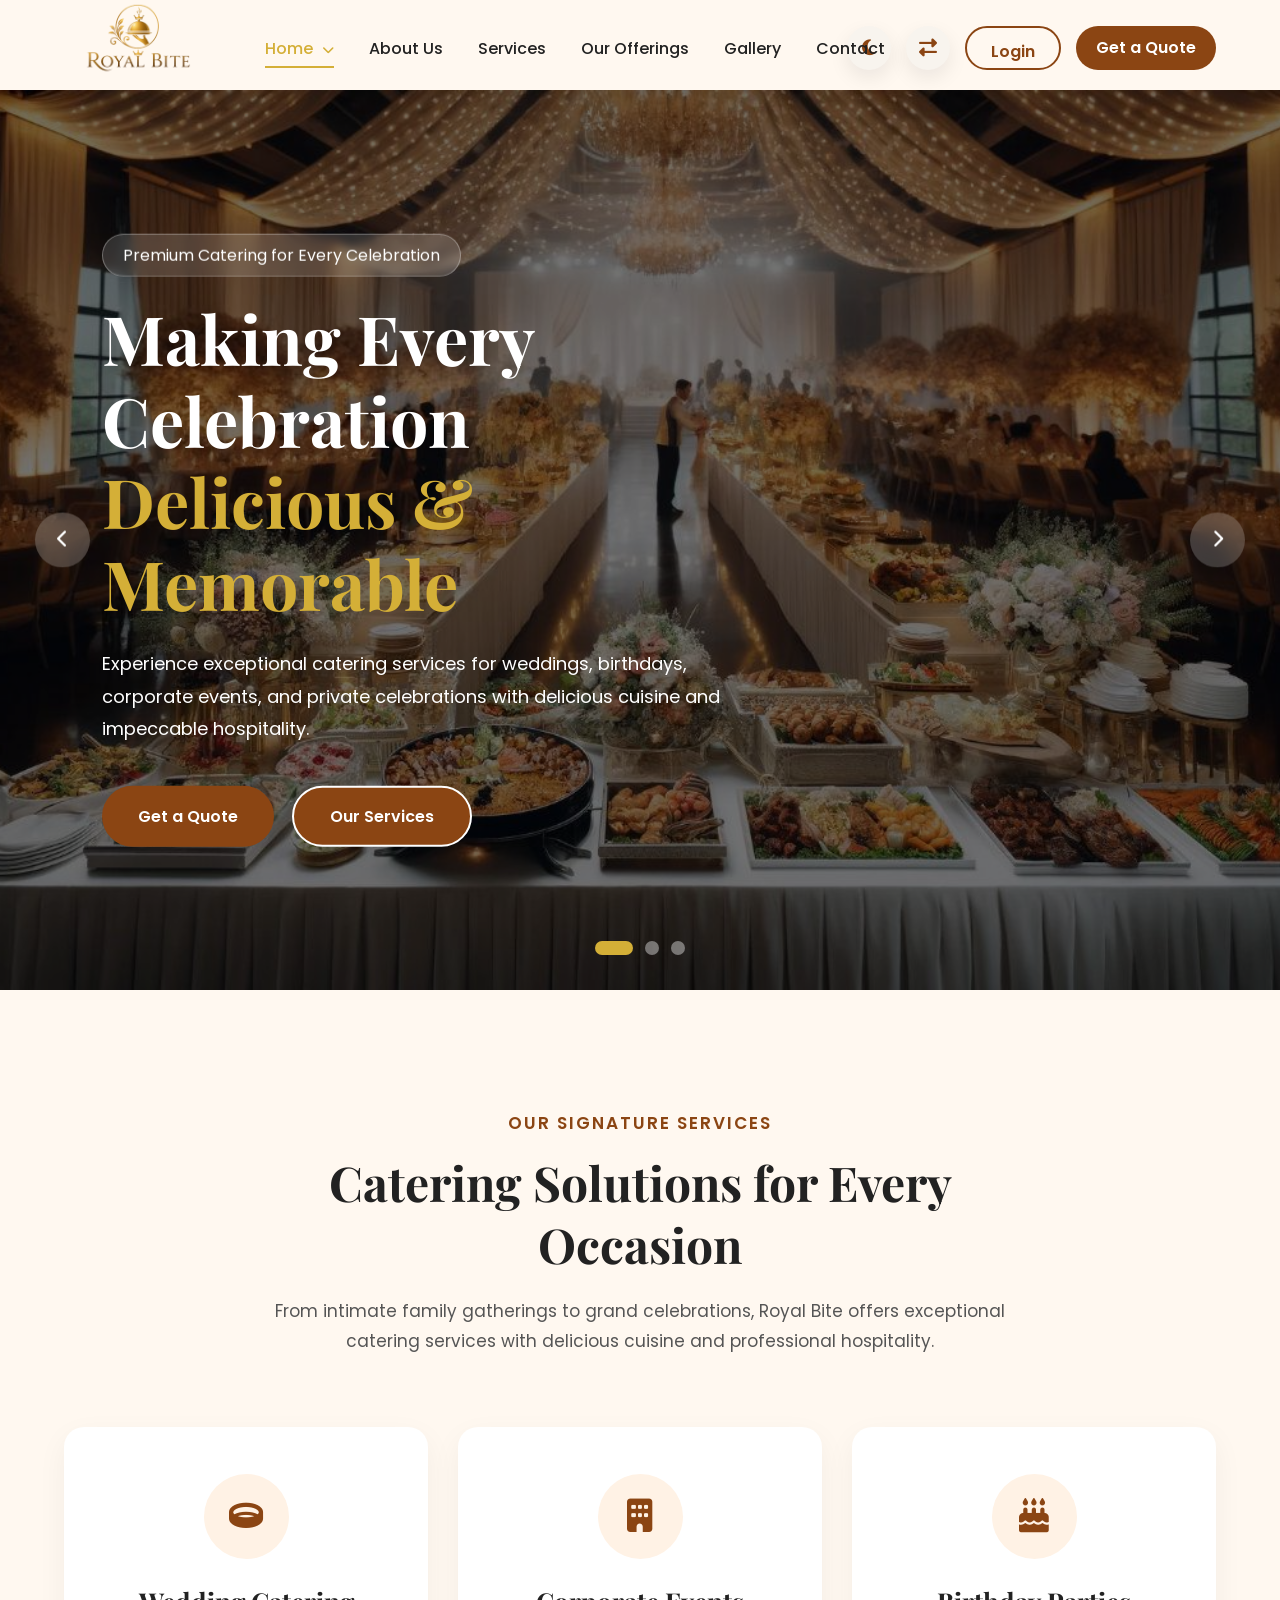
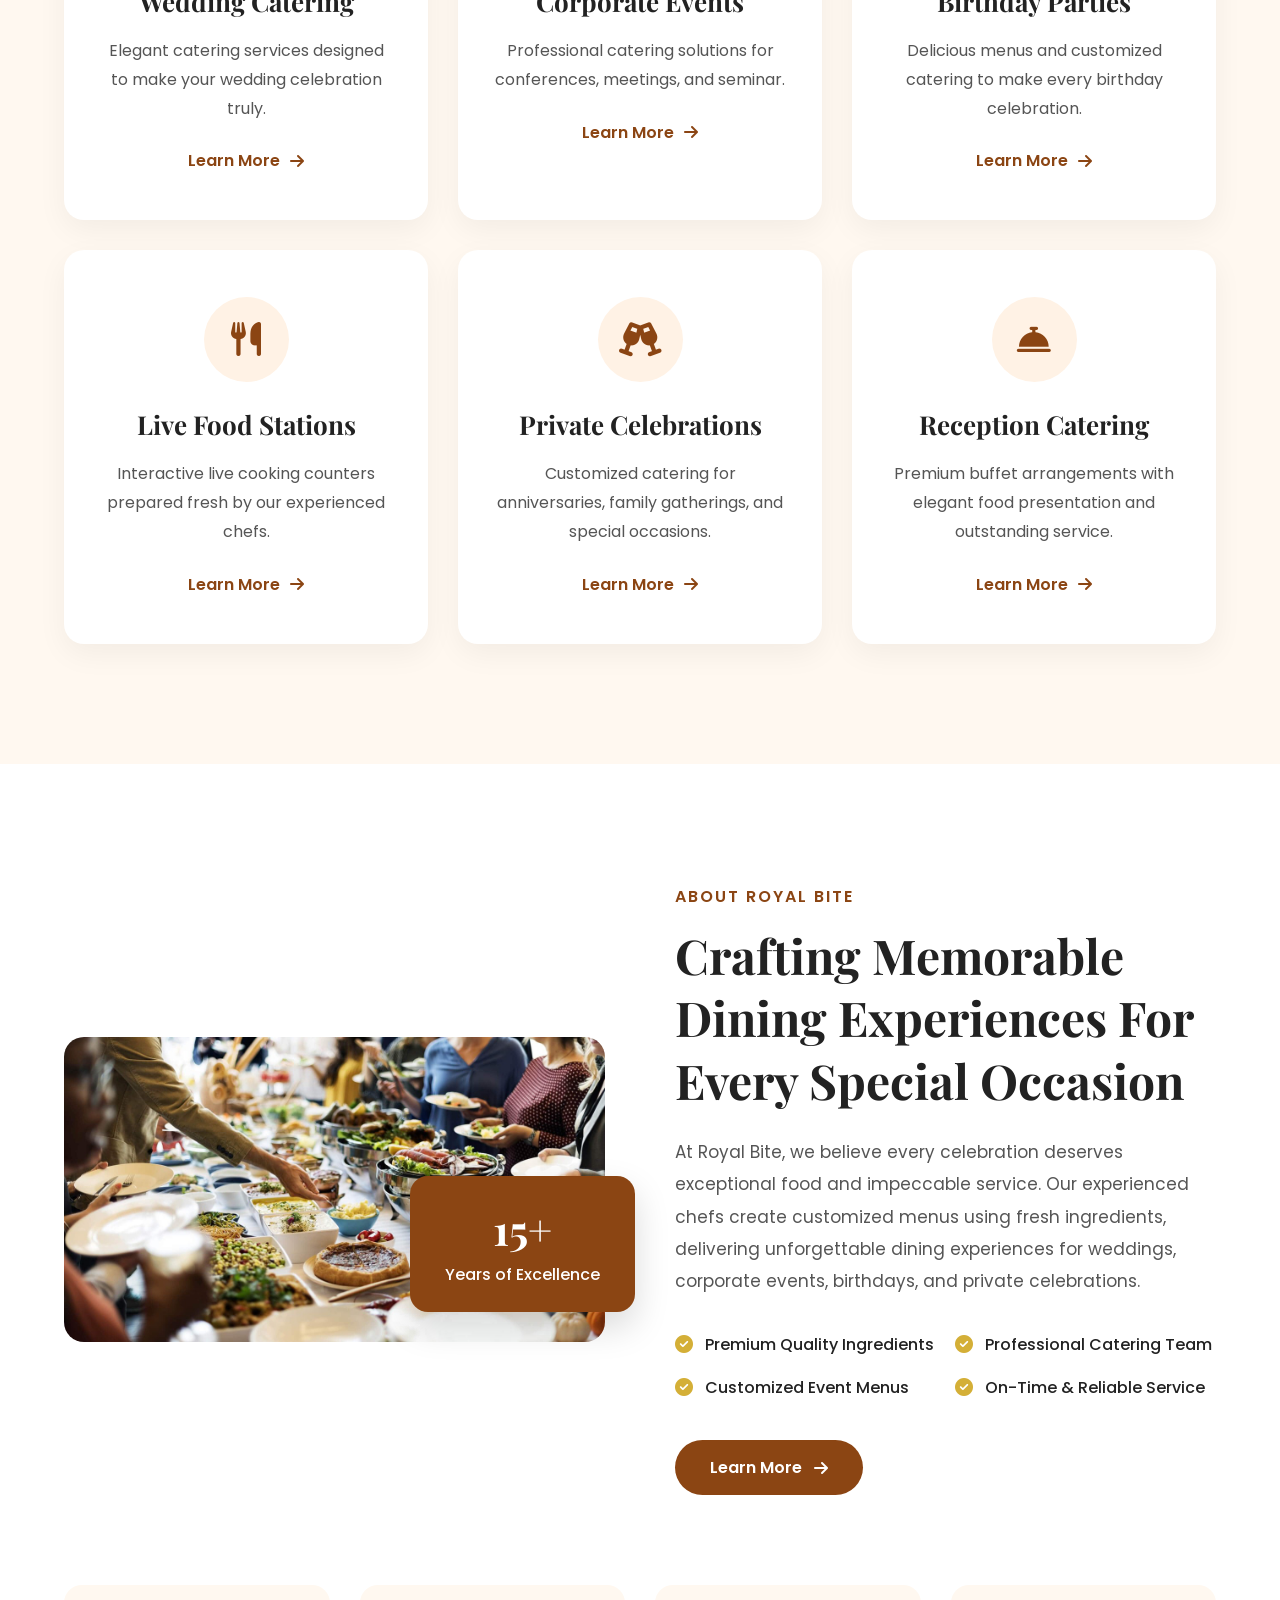
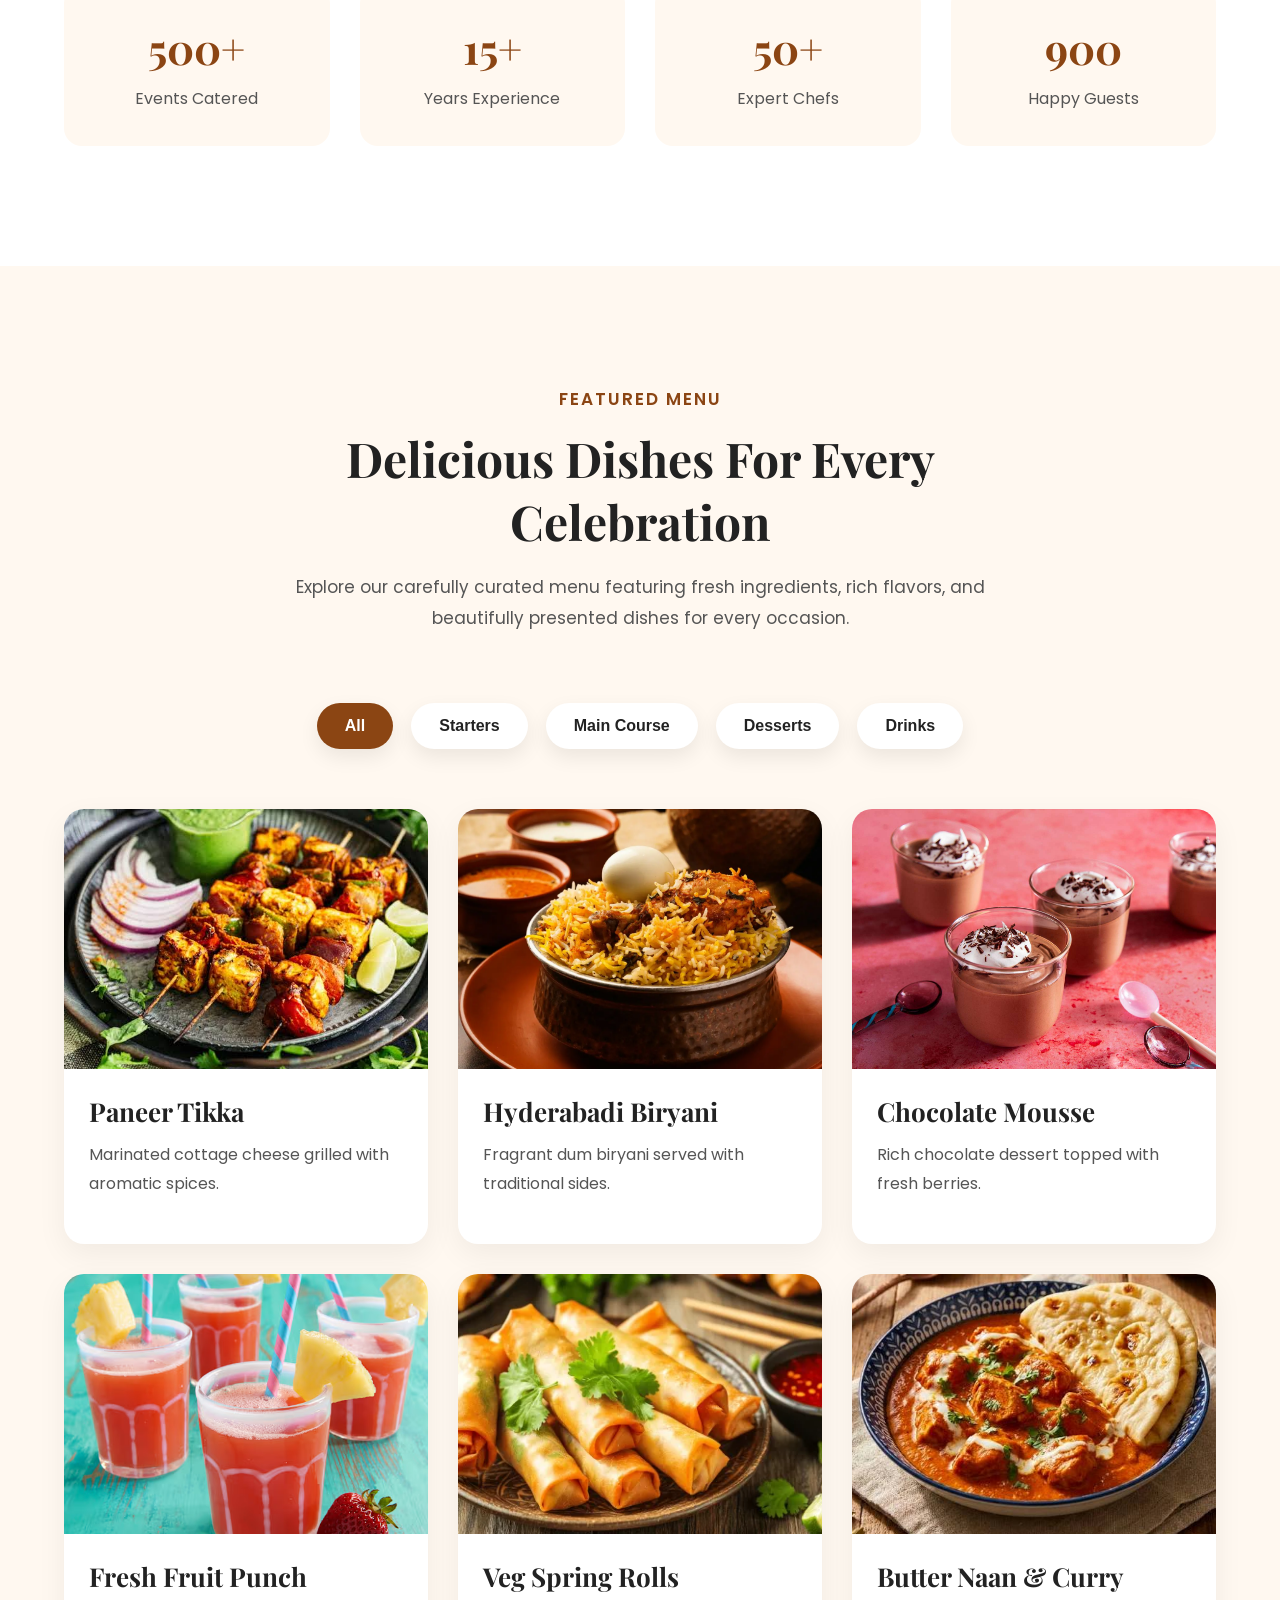
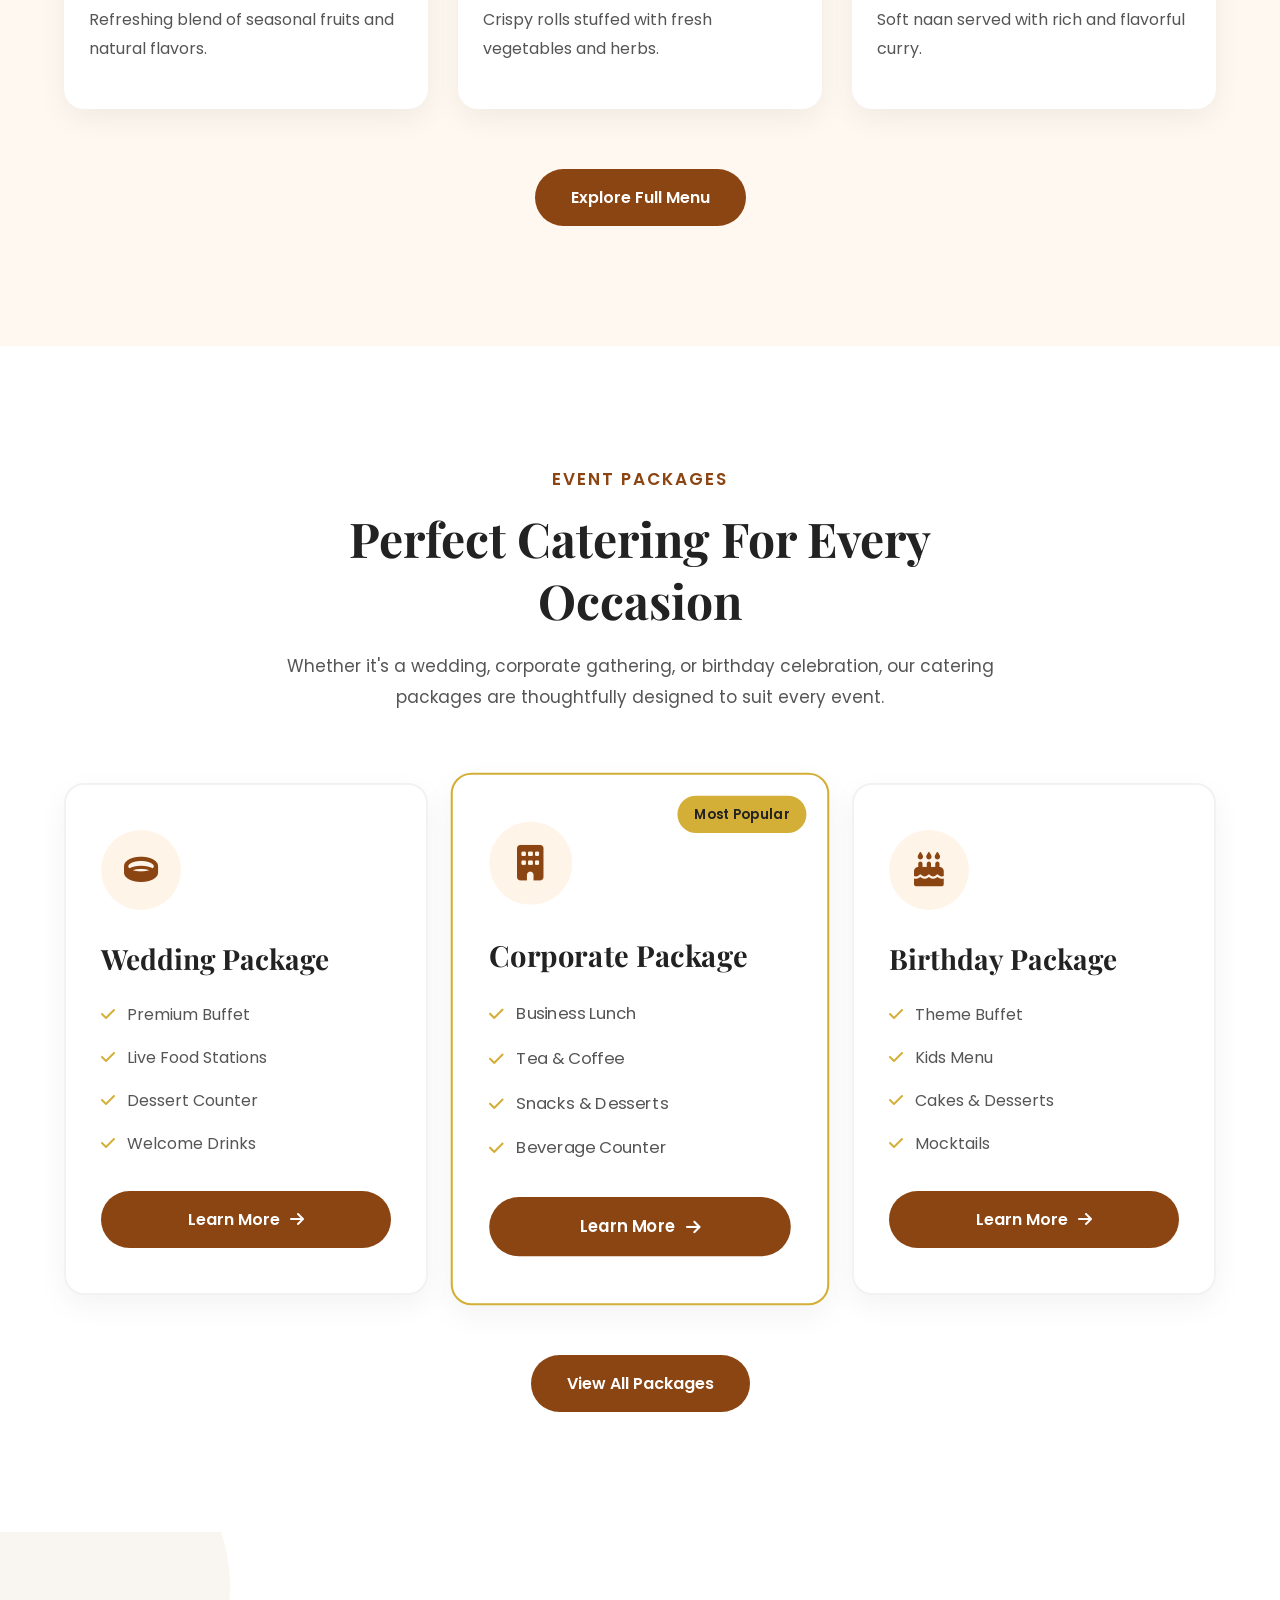
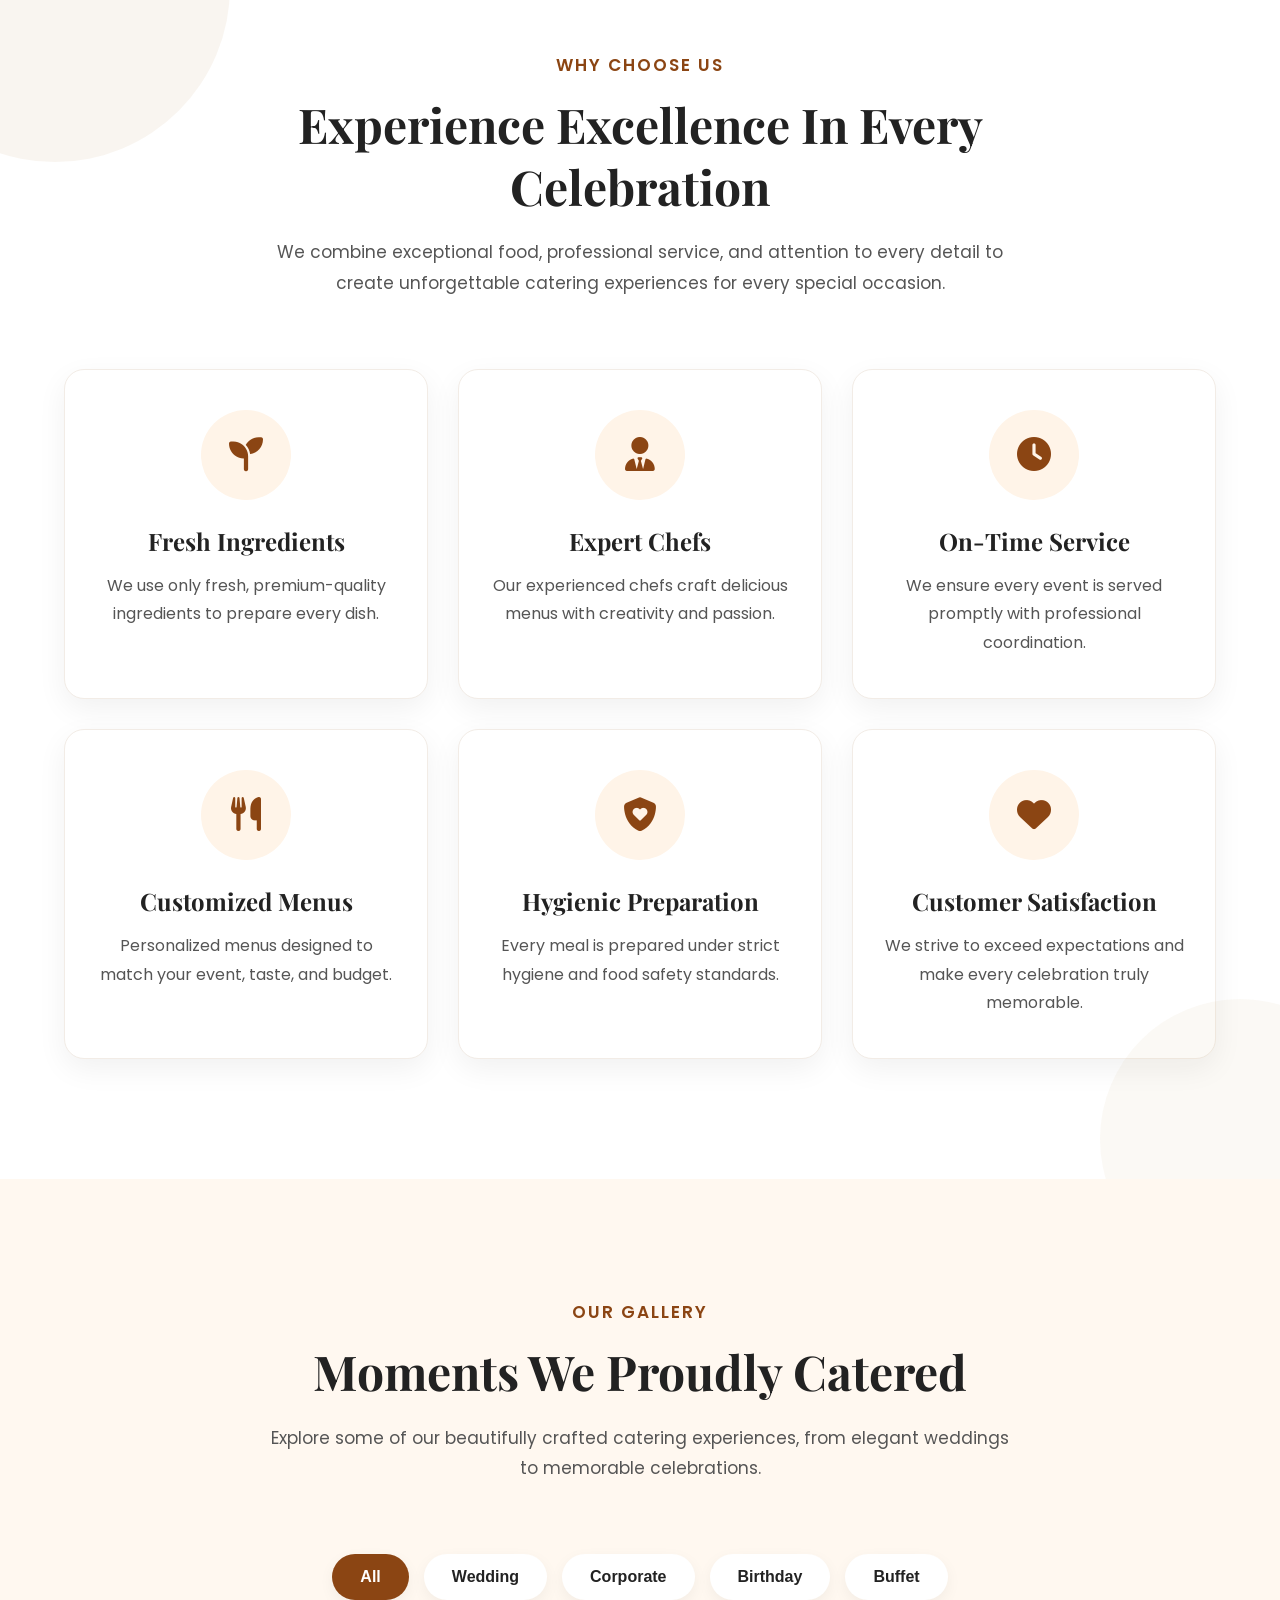
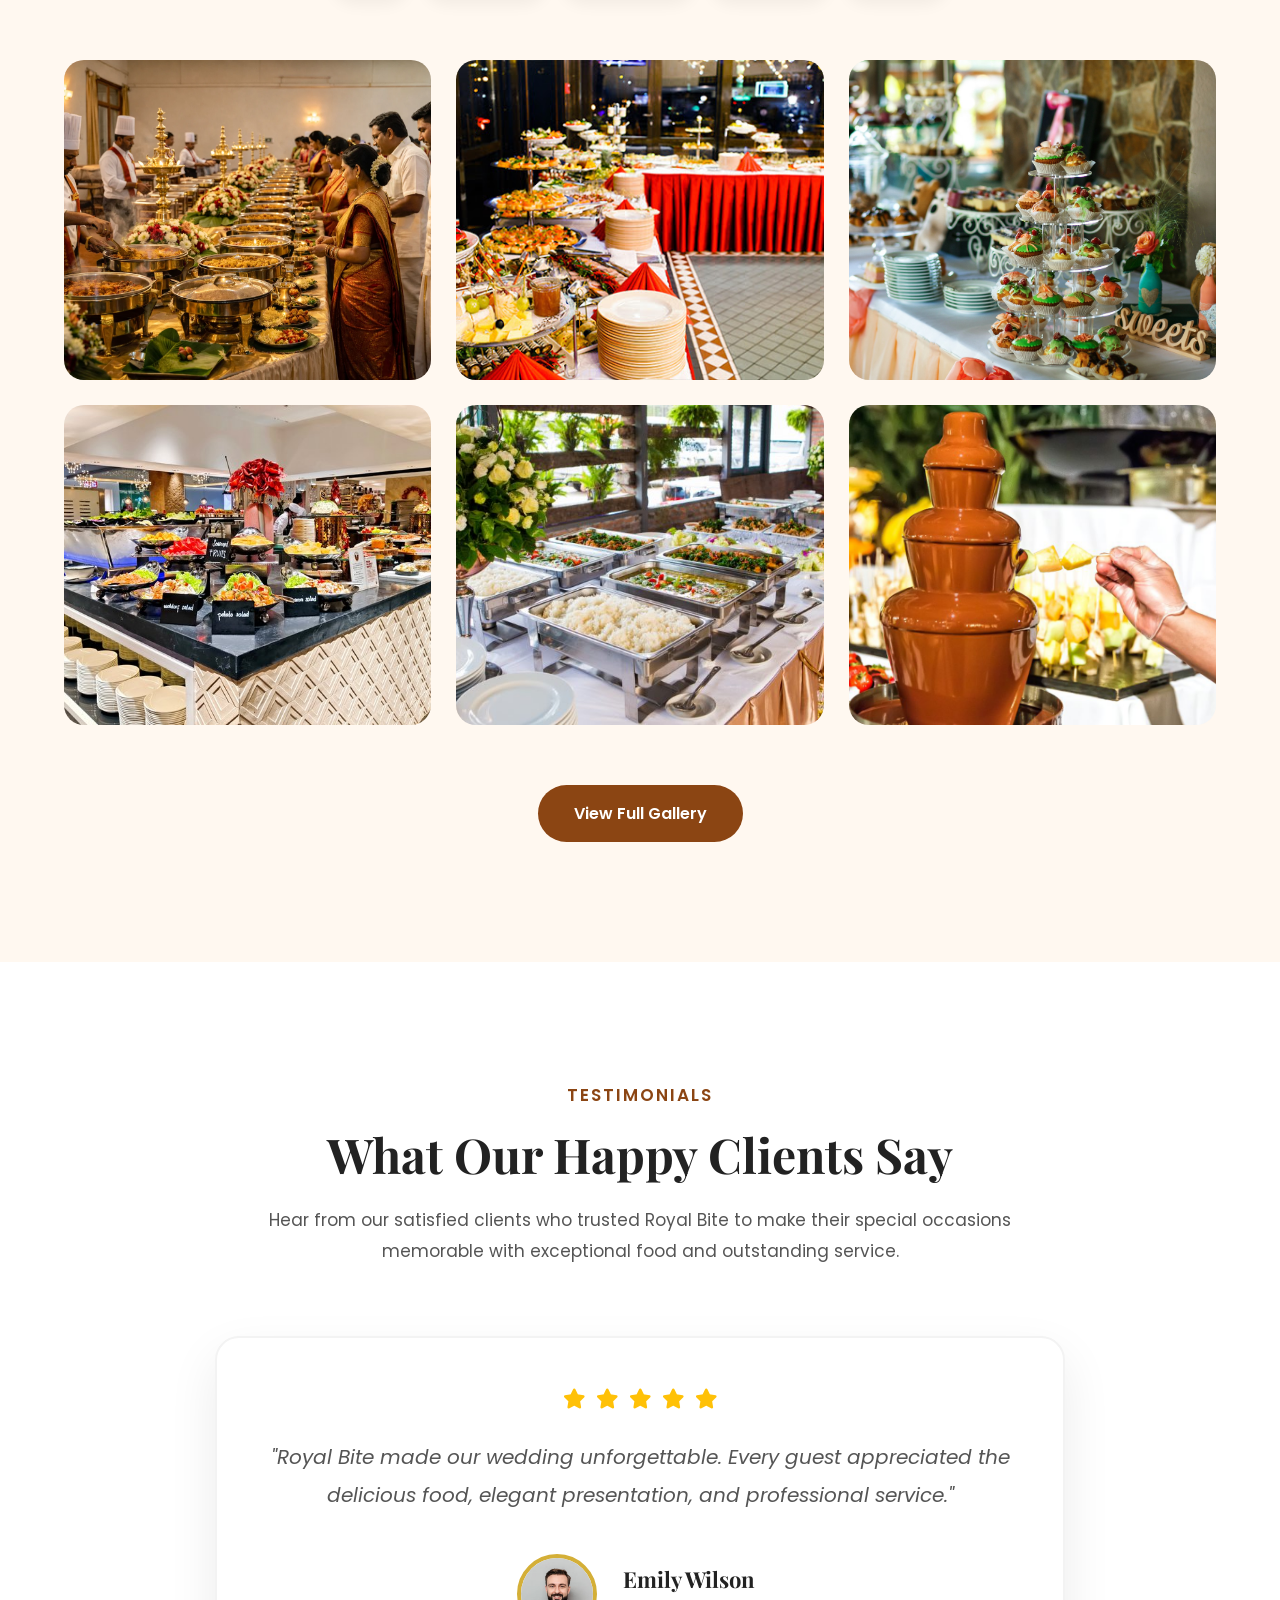
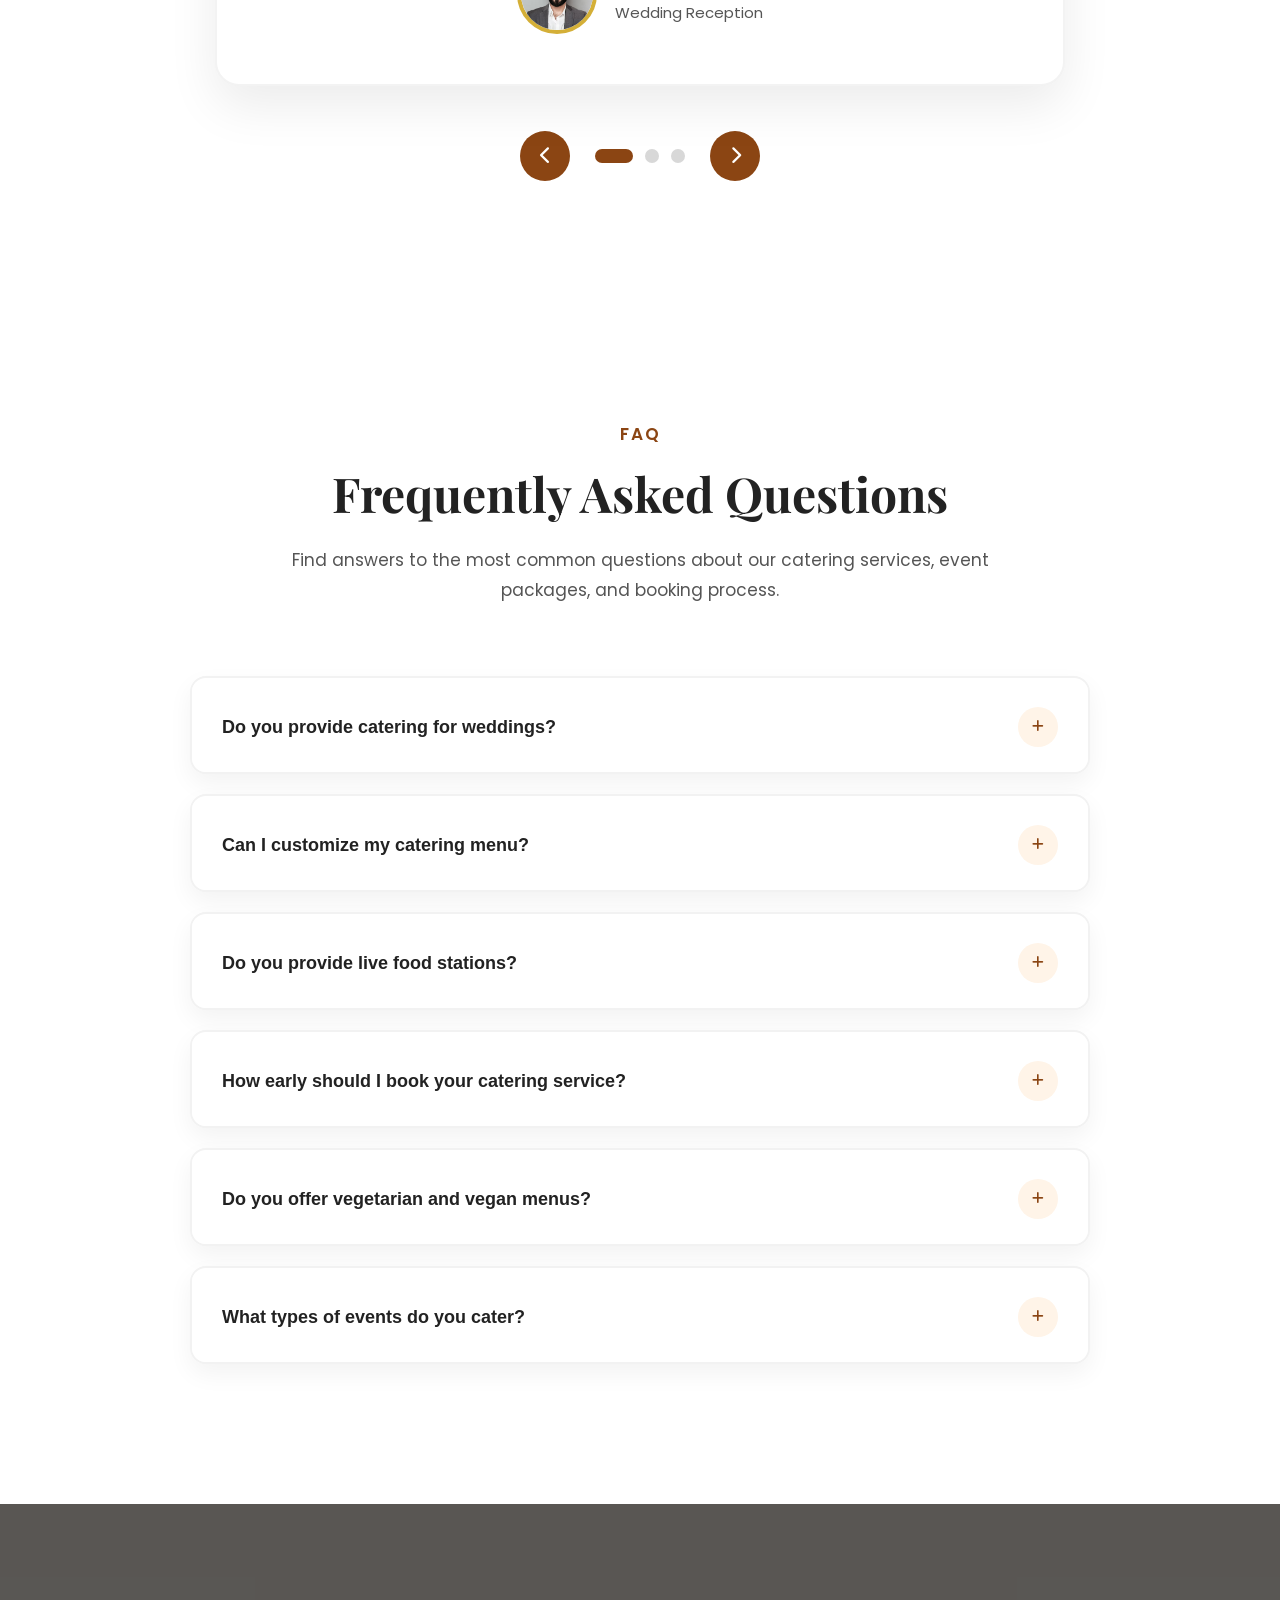
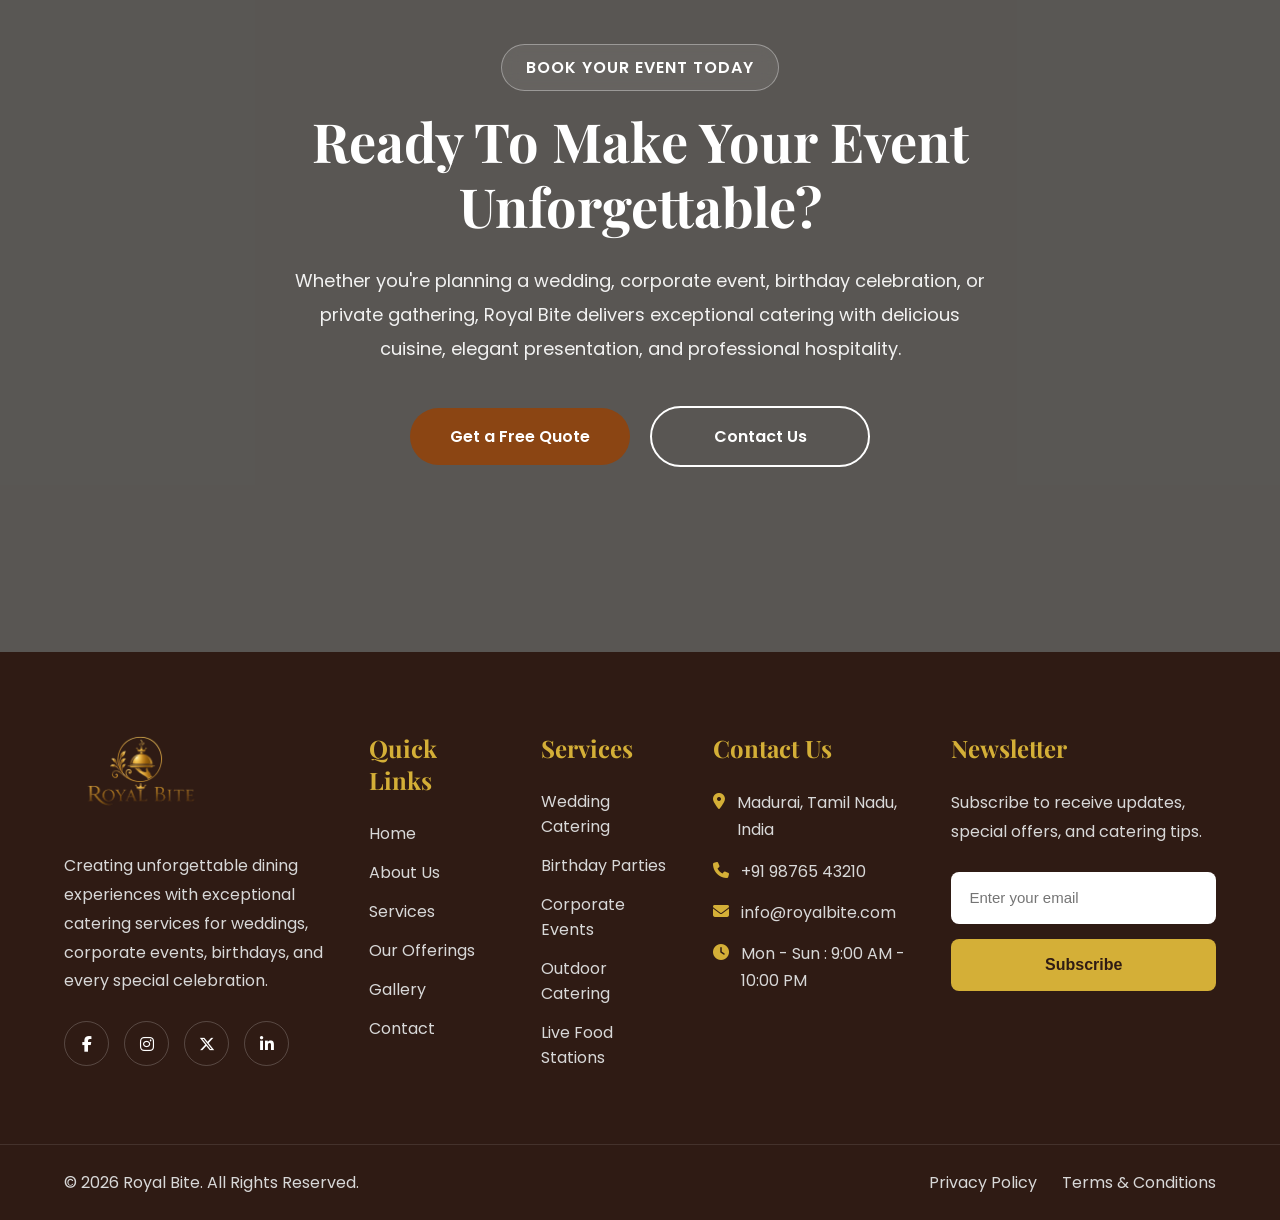
==== commit b21d12ee: "Add files via upload" ====
--- a/index.html
+++ b/index.html
@@ -1882,15 +1882,13 @@
 
 
 
-<!-- Scroll To Top -->
-<button id="scrollTopBtn" class="scroll-top-btn">
-    <i class="fa-solid fa-arrow-up"></i>
-    <!-- Main JavaScript -->
-    <script src="js/script.js"></script>
-
-</button>
-</body>
-
-
-</button>
-</html>
+<!-- Scroll To Top -->
+<button id="scrollTopBtn" class="scroll-top-btn">
+    <i class="fa-solid fa-arrow-up"></i>
+</button>
+
+<!-- Main JavaScript -->
+<script src="js/script.js"></script>
+
+</body>
+</html>
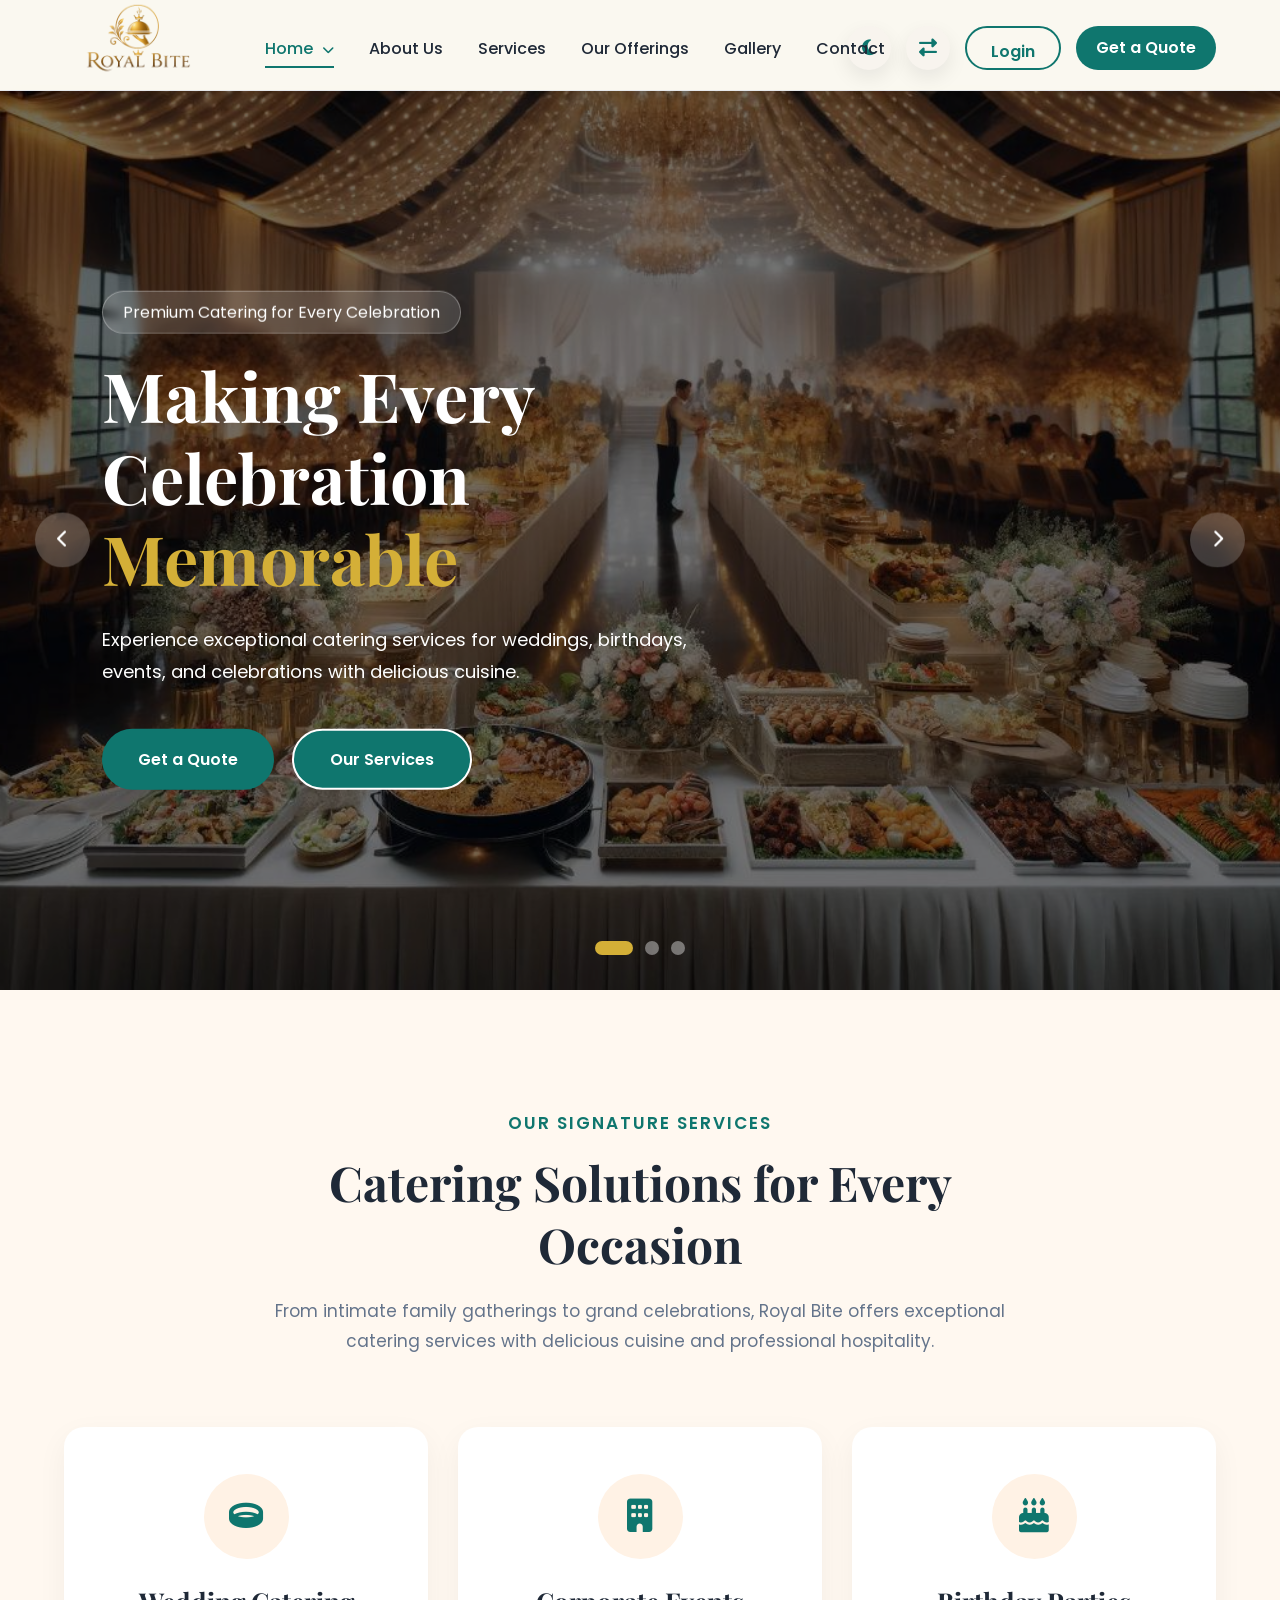
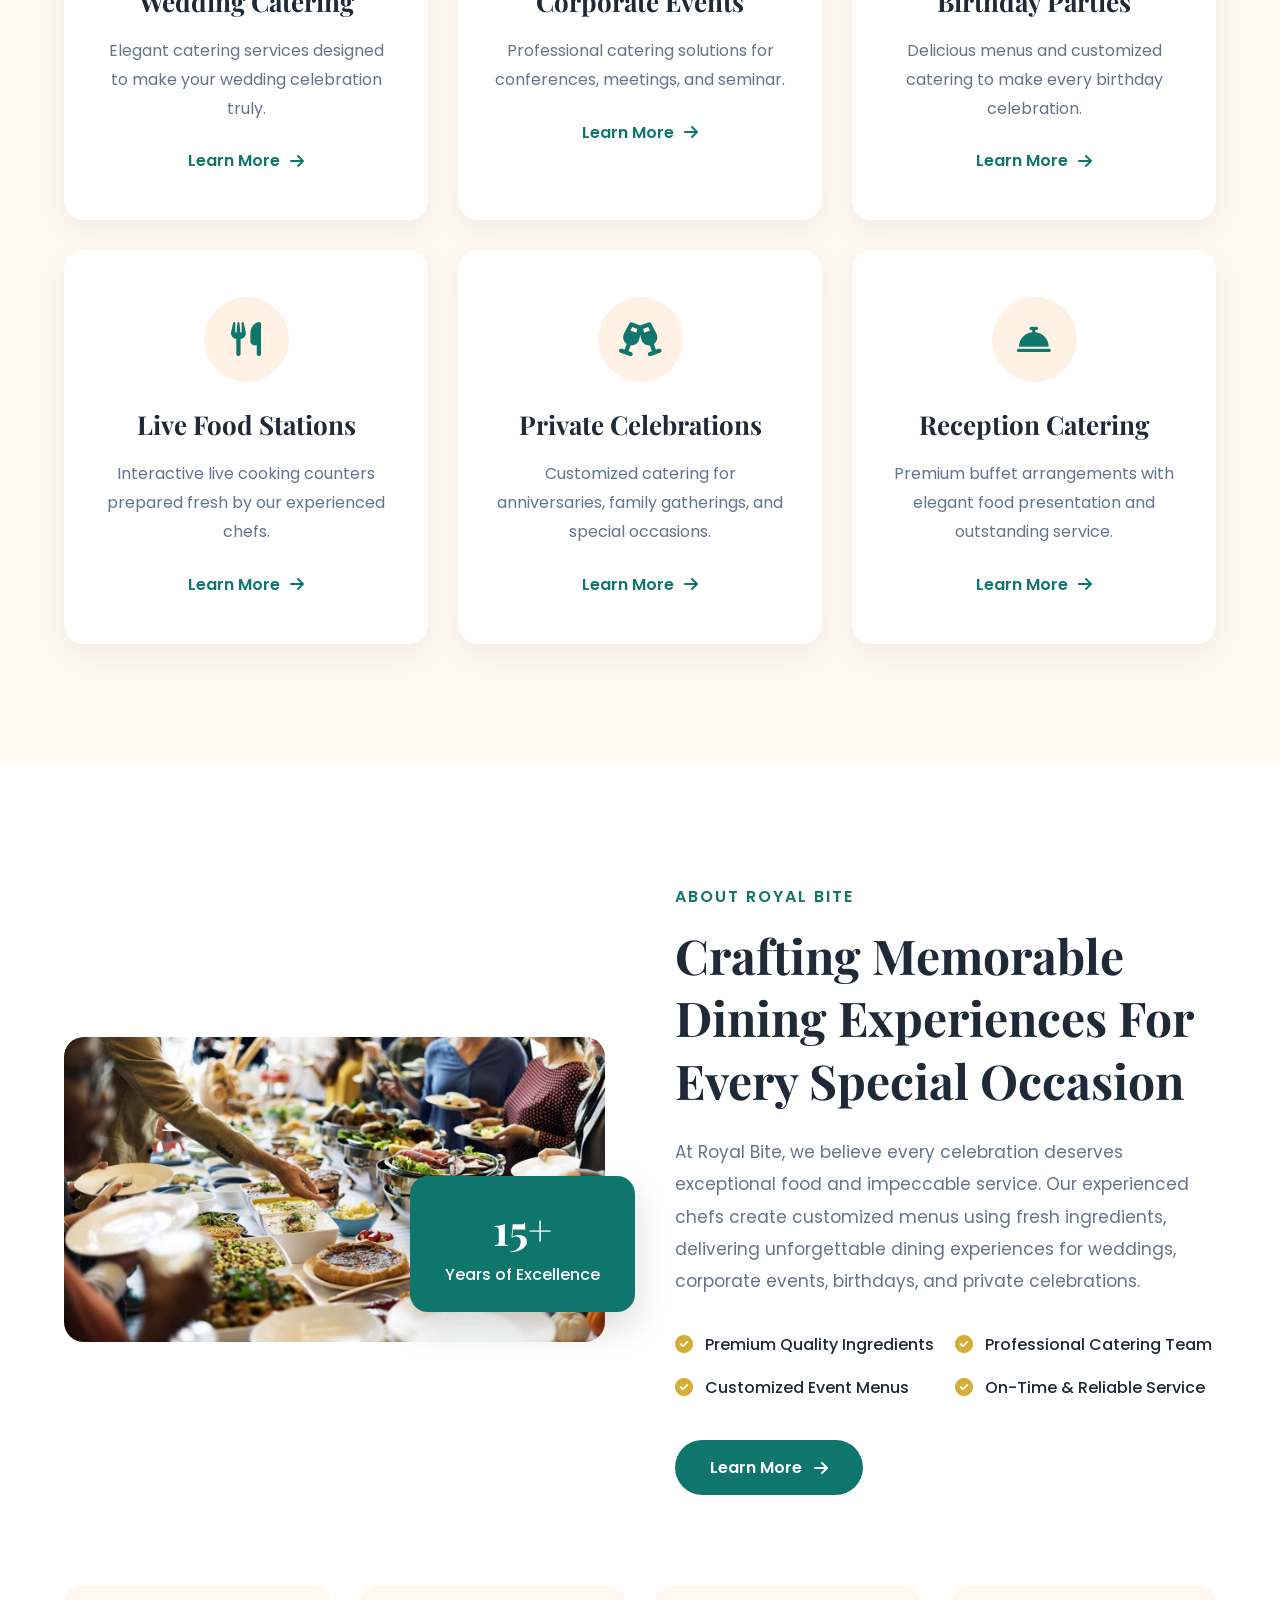
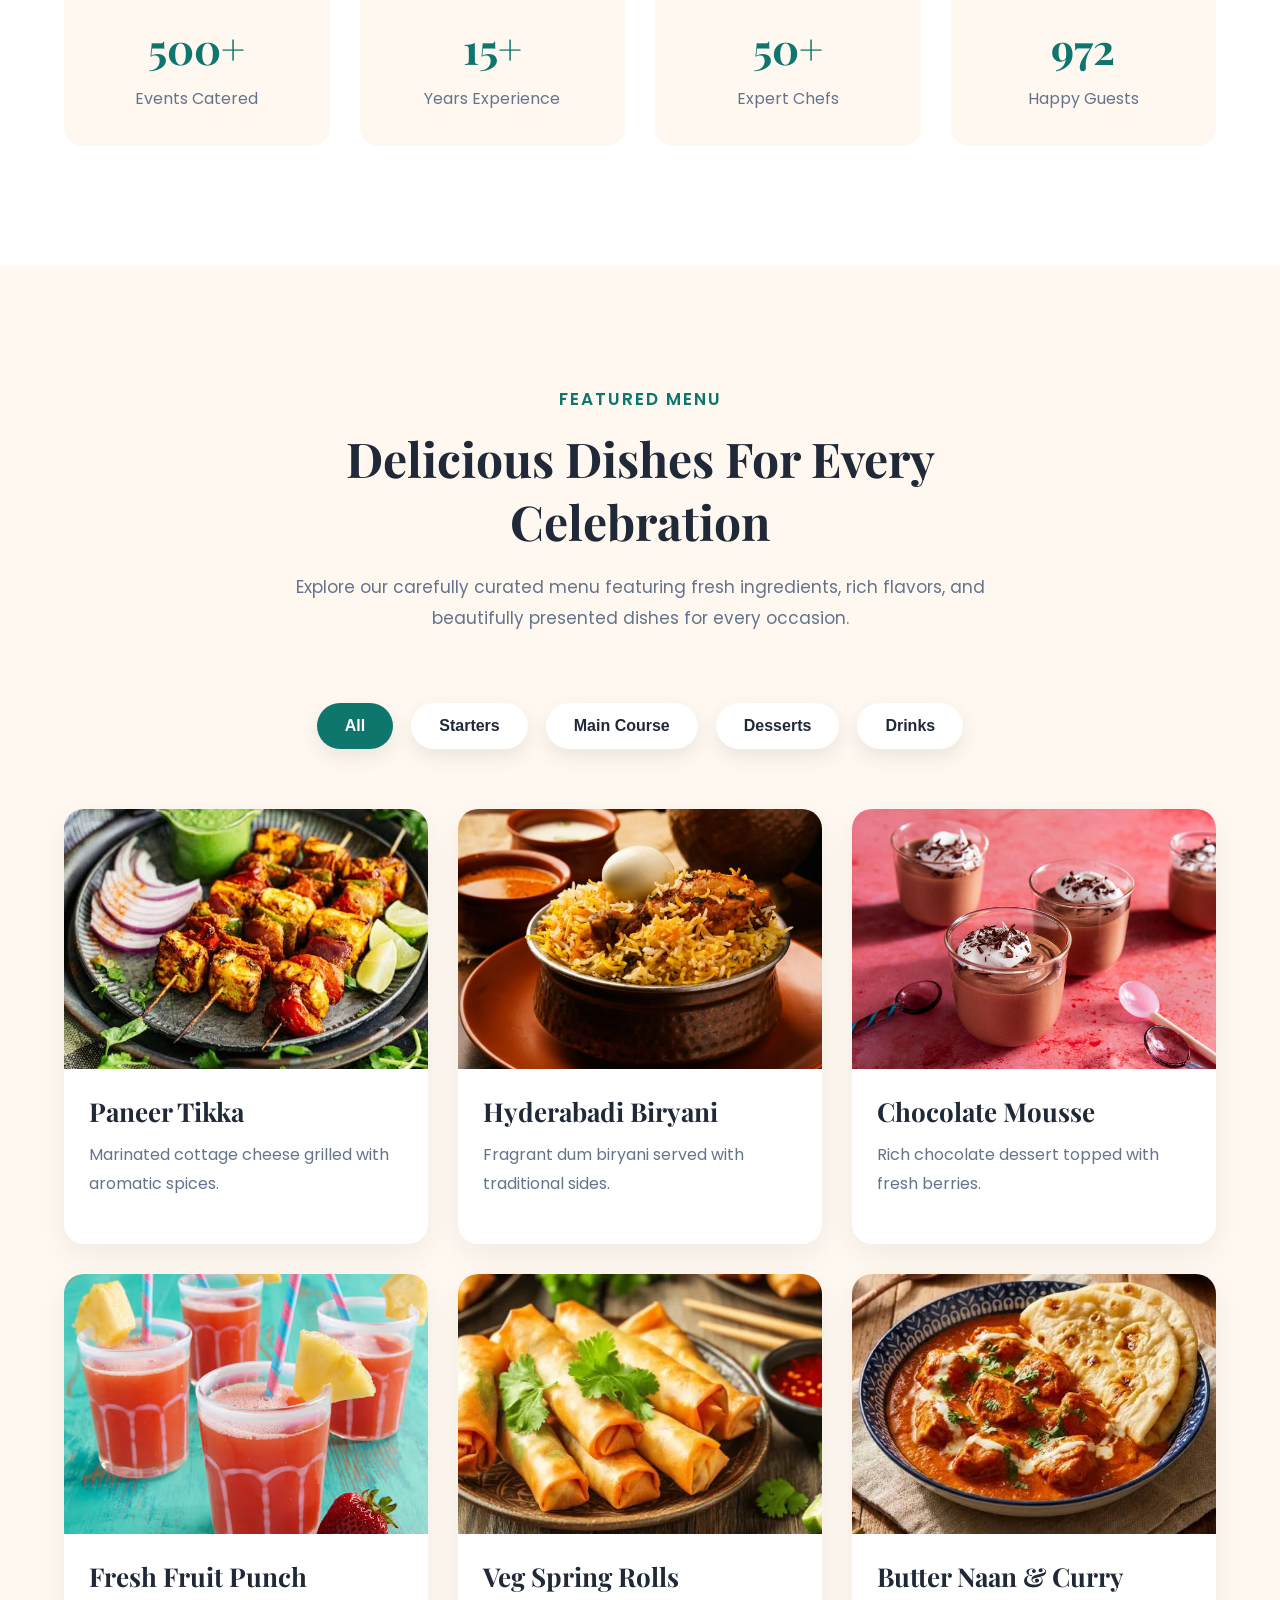
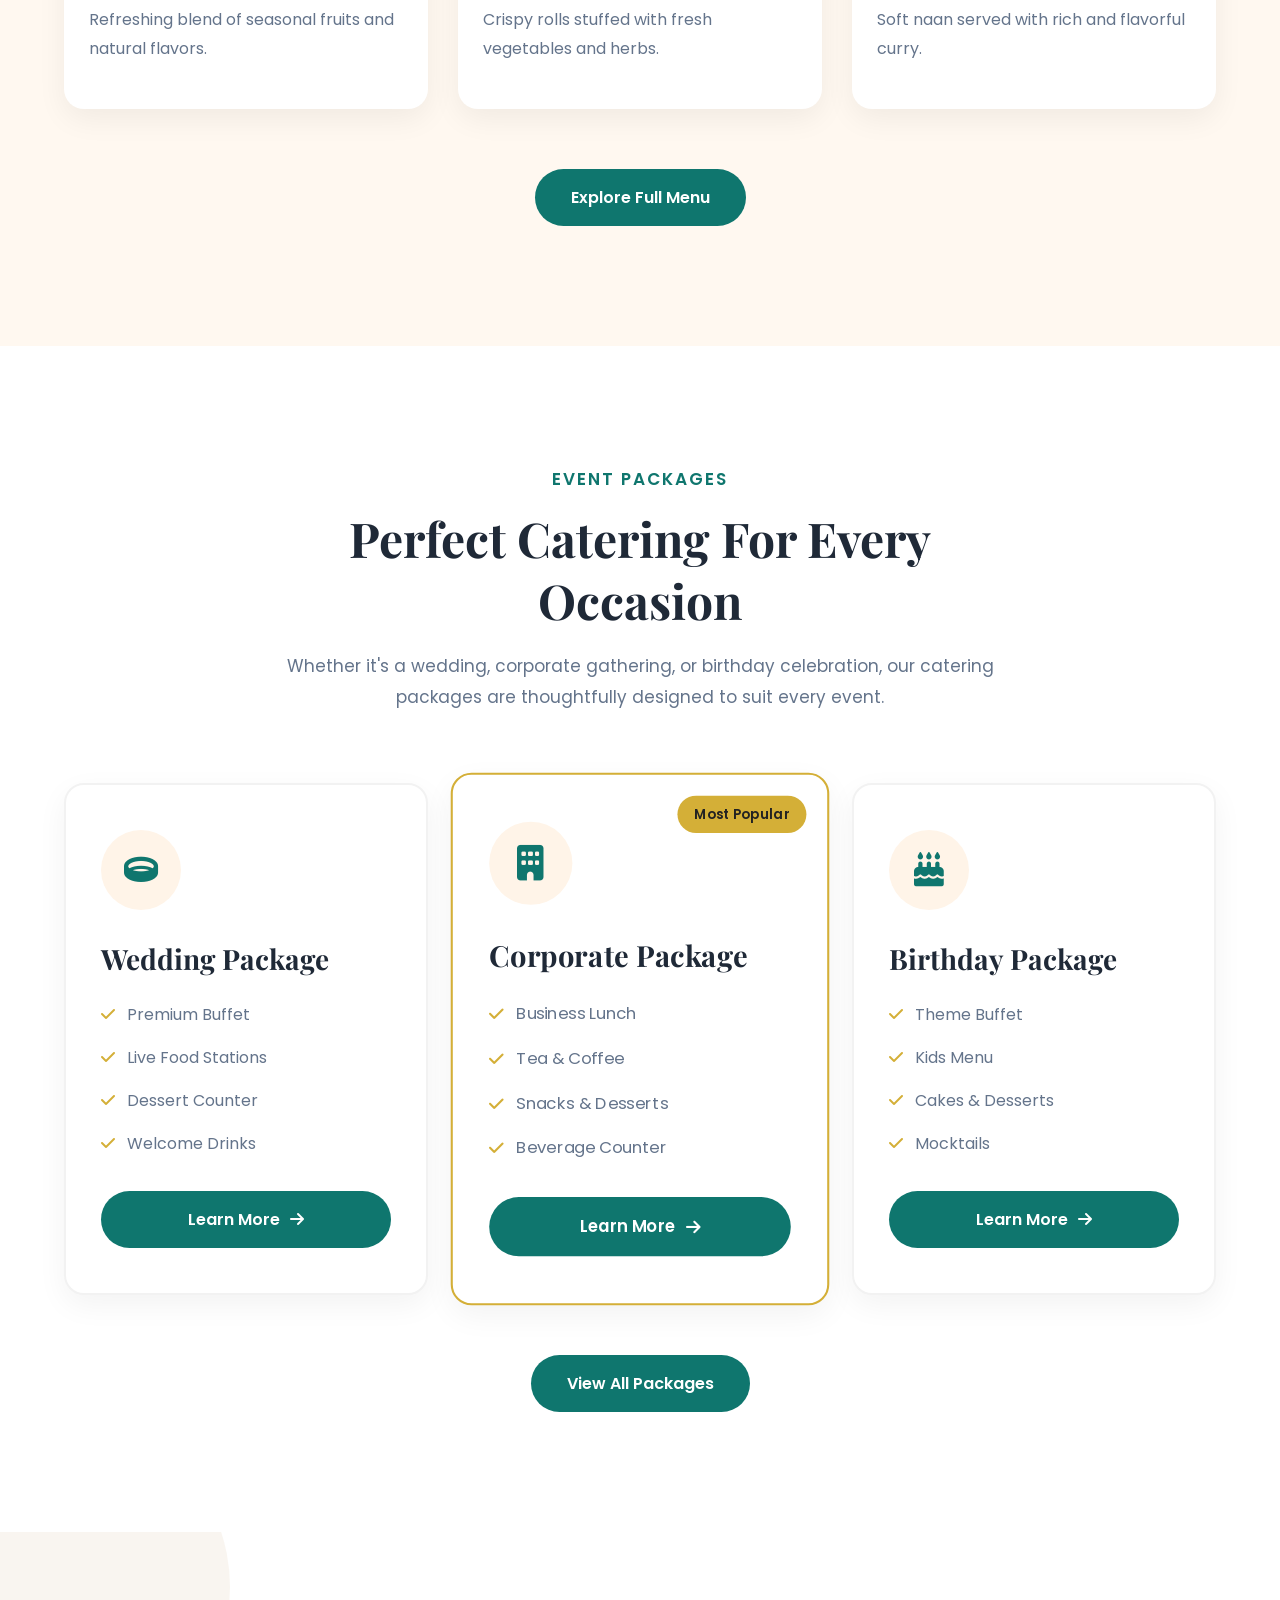
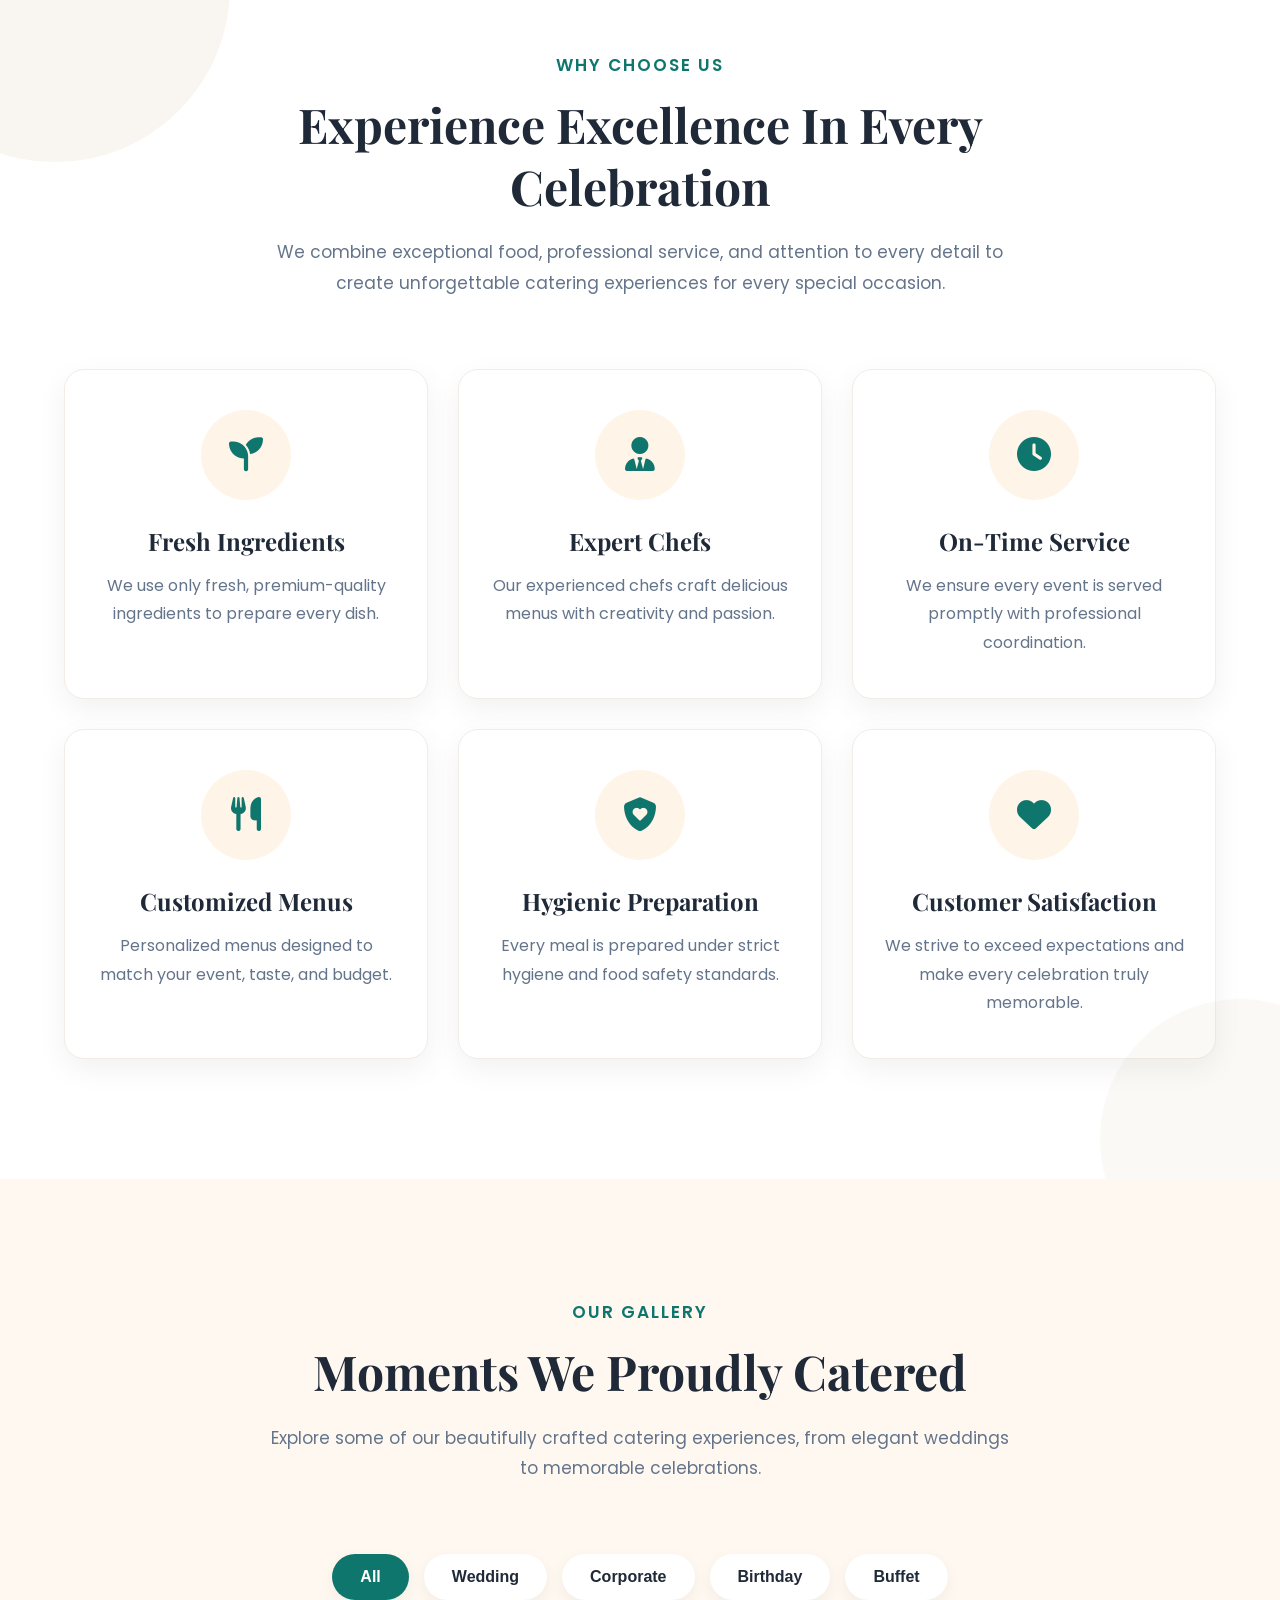
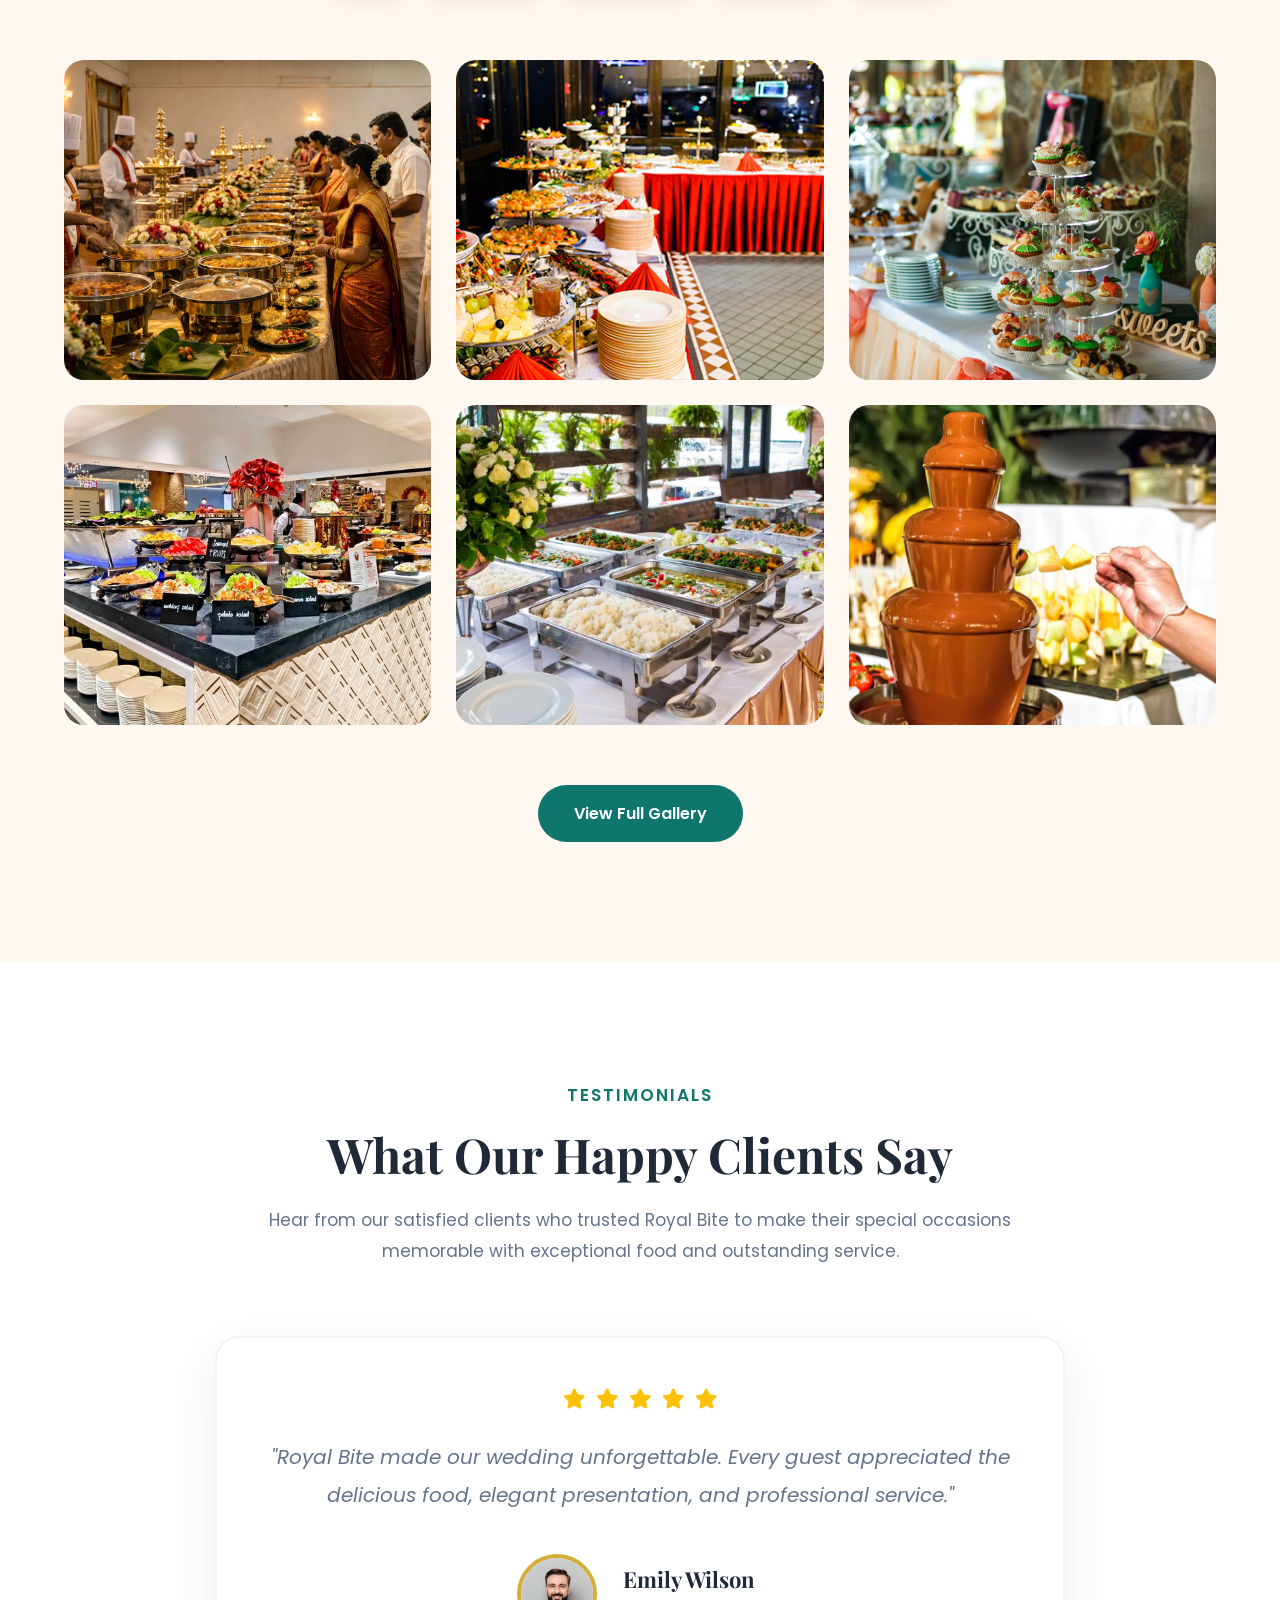
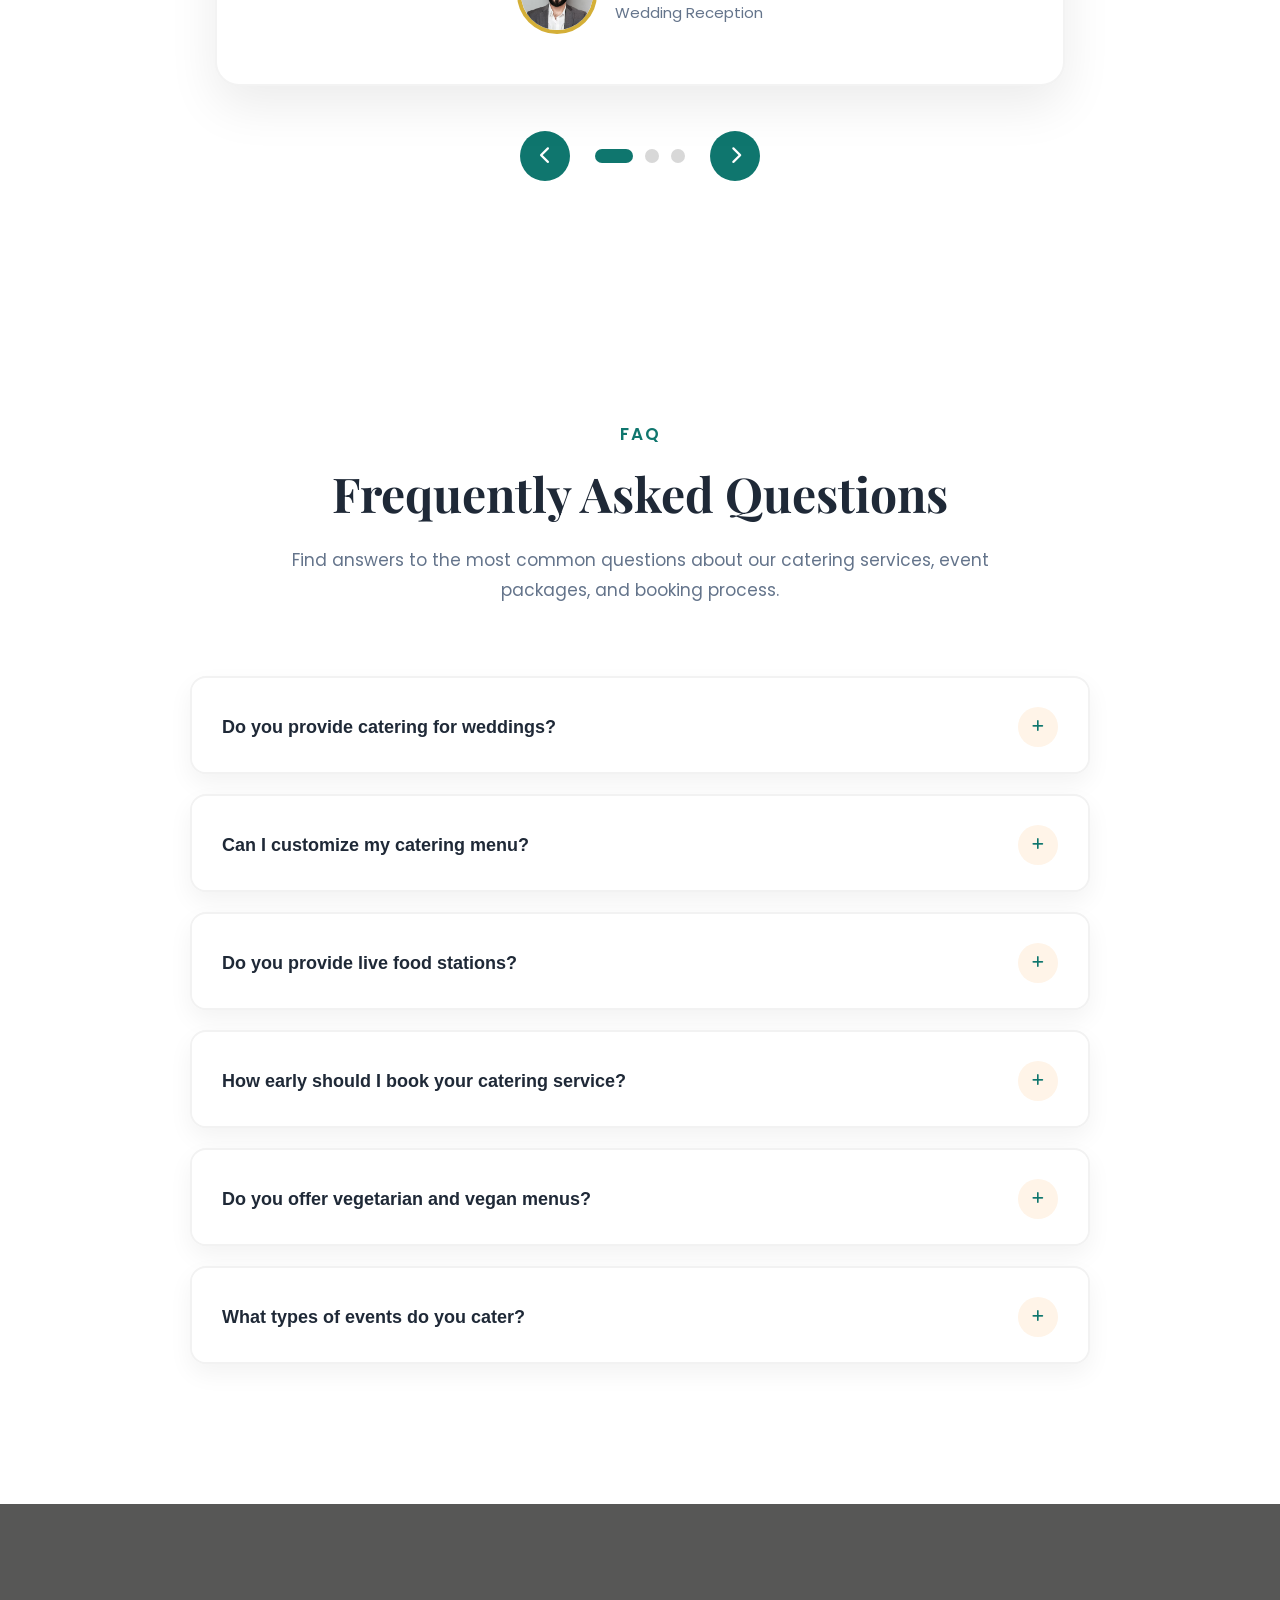
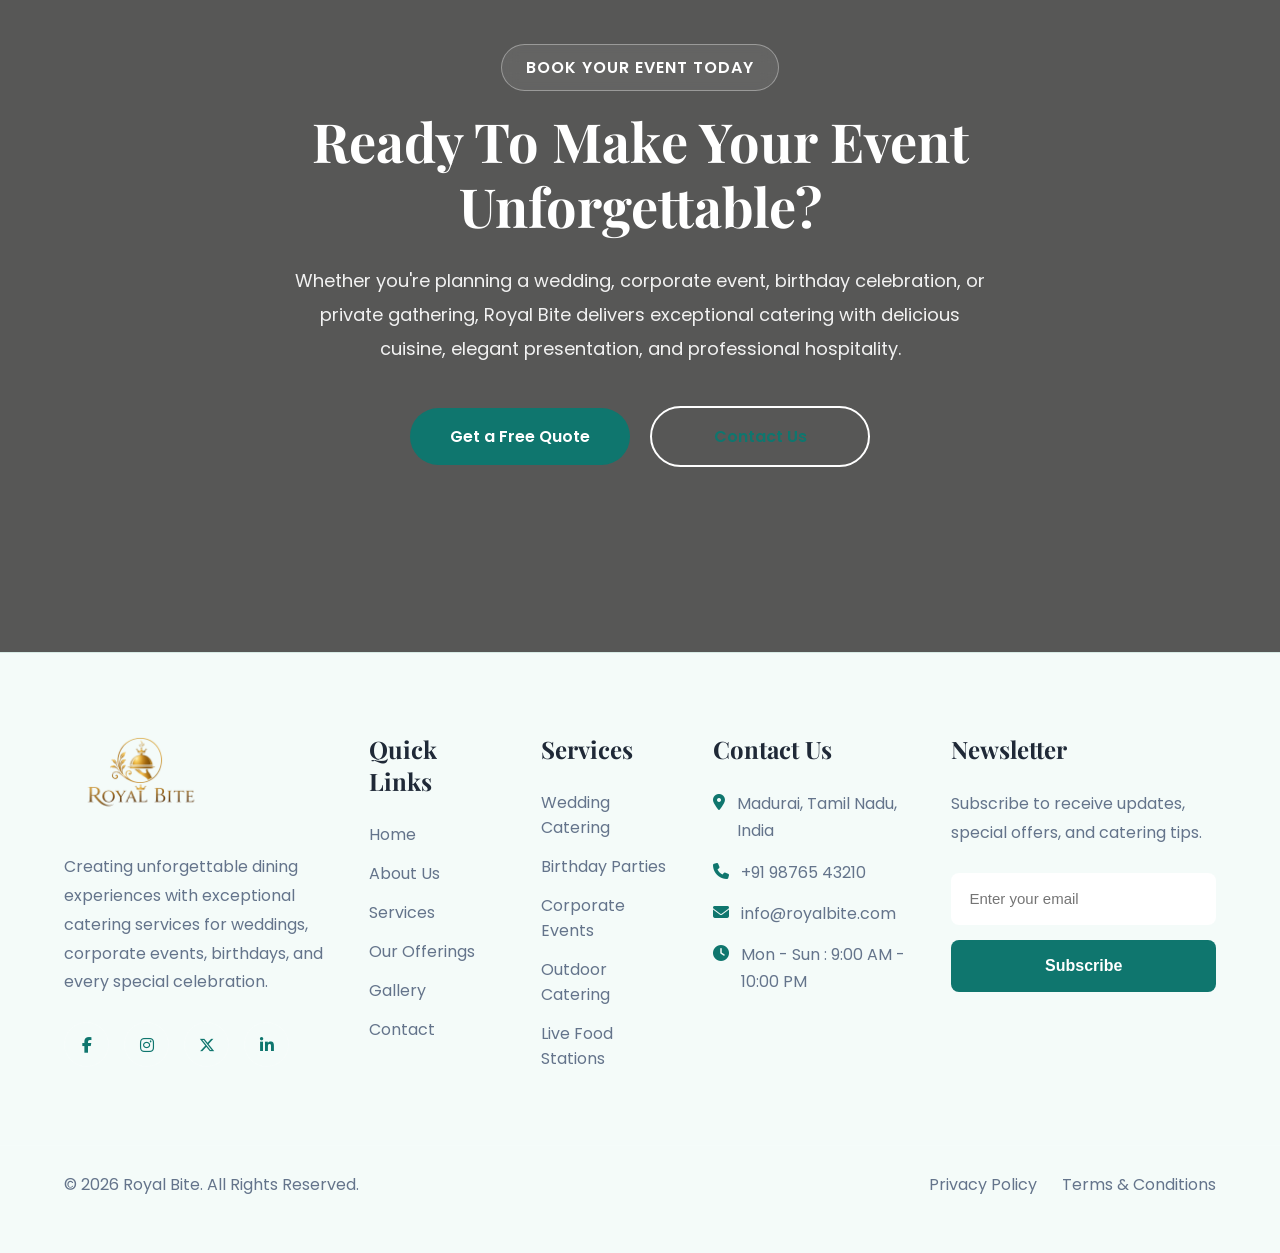
==== commit 2a9b84ce: "Add files via upload" ====
--- a/index.html
+++ b/index.html
@@ -178,13 +178,13 @@
 
                 <h1>
                     Making Every Celebration
-                    <span>Delicious & Memorable</span>
+                    <span> Memorable</span>
                 </h1>
 
                 <p>
                     Experience exceptional catering services for weddings,
-                    birthdays, corporate events, and private celebrations with
-                    delicious cuisine and impeccable hospitality.
+                    birthdays, events, and celebrations with
+                    delicious cuisine.
                 </p>
 
                 <div class="hero-btn">
@@ -1882,13 +1882,13 @@
 
 
 
-<!-- Scroll To Top -->
-<button id="scrollTopBtn" class="scroll-top-btn">
-    <i class="fa-solid fa-arrow-up"></i>
-</button>
-
-<!-- Main JavaScript -->
-<script src="js/script.js"></script>
-
-</body>
-</html>
+<!-- Scroll To Top -->
+<button id="scrollTopBtn" class="scroll-top-btn">
+    <i class="fa-solid fa-arrow-up"></i>
+</button>
+
+<!-- Main JavaScript -->
+<script src="js/script.js"></script>
+
+</body>
+</html>
--- a/css/style.css
+++ b/css/style.css
@@ -9,16 +9,21 @@
 ======================================*/
 
 :root{
-
-    --primary-color:#8B4513;
-    --secondary-color:#D4AF37;
-    --white:#ffffff;
-    --black:#222222;
-    --text:#555;
-    --bg:#FFF8F0;
-
-    --transition:.3s ease;
-
+    --primary-color: #0F766E;      /* Emerald green */
+    --secondary-color: #D4AF37;    /* Gold accent */
+
+    --white: #FFFFFF;
+    --black: #1F2937;              /* Dark heading color */
+    --text: #64748B;               /* Secondary text */
+    --bg: #FAF9F6;                 /* Main light background */
+
+    /* Extra theme colors */
+    --section-bg: #F4FBF9;         /* Light emerald section */
+    --card-bg: #FFFFFF;            /* Cards */
+    --soft-bg: #ECF8F5;            /* Soft emerald */
+    --border-color: #D7EAE5;       /* Light border */
+
+    --transition: .3s ease;
 }
 
 /*=====================================
@@ -85,9 +90,9 @@
 
     width:100%;
 
-    background:rgba(255,248,240,.96);
-
-    backdrop-filter:blur(10px);
+    background: rgba(250, 248, 240, 0.96);
+    backdrop-filter: blur(12px);
+    border-bottom: 1px solid #E6E8EB;
 
     box-shadow:0 5px 20px rgba(0,0,0,.08);
 
@@ -392,7 +397,7 @@
 
 .quote-btn:hover{
 
-    background:var(--secondary-color);
+    background:var(--primary-color);
 
     color:#222;
 
@@ -429,256 +434,260 @@
 
 .footer{
 
-    background:#2F1B14;
+    background: #F4FBF9;
+    border-top: 1px solid #D7EAE5;
+    color: var(--text);
+     padding: 80px 0 30px;
+}
+.footer-top {
+    padding-top: 40px;
+    padding-bottom: 40px;
+}
+
+.footer-content{
+
+    display:grid;
+
+    grid-template-columns:2fr 1fr 1fr 1.5fr 2fr;
+
+    gap:40px;
+
+}
+
+.footer-logo img{
+
+    width:150px;
+
+    margin-bottom:20px;
+
+    filter:none;
+
+}
+
+.footer-box p{
+
+    color:var(--text);
+
+    line-height:1.8;
+
+    margin-bottom:25px;
+
+}
+
+.footer-box h3{
+
+    font-family:'Playfair Display', serif;
+
+    font-size:24px;
+
+    color:var(--black);
+
+    margin-bottom:25px;
+
+}
+
+.footer-box ul li{
+
+    margin-bottom:14px;
+
+}
+
+.footer-box ul li a{
+
+    color:var(--text);
+
+    transition:.3s;
+
+}
+
+.footer-box ul li a:hover{
+
+    color:var(--primary-color);
+
+    padding-left:8px;
+
+}
+
+/*=====================================
+    CONTACT INFO
+======================================*/
+
+.contact-info li{
+
+    display:flex;
+
+    align-items:flex-start;
+
+    gap:12px;
+
+    color:var(--text);
+
+    line-height:1.7;
+
+}
+
+.contact-info i{
+
+    color:var(--primary-color);
+
+    margin-top:4px;
+
+}
+
+/*=====================================
+    SOCIAL ICONS
+======================================*/
+
+.footer-social{
+
+    display:flex;
+
+    gap:15px;
+
+}
+
+.footer-social a{
+
+    width:45px;
+
+    height:45px;
+
+    display:flex;
+
+    align-items:center;
+
+    justify-content:center;
+
+    border:1px solid rgba(255,255,255,.2);
+
+    border-radius:50%;
+
+    color:var(--primary-color);
+
+    transition:.3s;
+
+}
+
+.footer-social a:hover{
+
+    background:var(--primary-color);
+
+    color:#2F1B14;
+
+    transform:translateY(-5px);
+
+}
+
+/*=====================================
+    NEWSLETTER
+======================================*/
+
+.newsletter{
+
+    display:flex;
+
+    flex-direction:column;
+
+    gap:15px;
+
+}
+
+.newsletter input{
+
+    width:100%;
+
+    height:52px;
+
+    padding:0 18px;
+
+    border:none;
+
+    border-radius:8px;
+
+    outline:none;
+
+    font-size:15px;
+
+}
+
+.newsletter button{
+
+    height:52px;
+
+    border:none;
+
+    border-radius:8px;
+
+    background:var(--primary-color);
 
     color:#fff;
 
-    padding:80px 0 0;
-
-}
-
-.footer-content{
-
-    display:grid;
-
-    grid-template-columns:2fr 1fr 1fr 1.5fr 2fr;
-
-    gap:40px;
-
-}
-
-.footer-logo img{
-
-    width:150px;
-
-    margin-bottom:20px;
-
-}
-
-.footer-box p{
-
-    color:#d8d8d8;
-
-    line-height:1.8;
-
-    margin-bottom:25px;
-
-}
-
-.footer-box h3{
-
-    font-family:'Playfair Display', serif;
-
-    font-size:24px;
+    font-size:16px;
+
+    font-weight:600;
+
+    cursor:pointer;
+
+    transition:.3s;
+
+}
+
+.newsletter button:hover{
+
+    background:var(--primary-color);
+
+}
+
+/*=====================================
+    FOOTER BOTTOM
+======================================*/
+
+.footer-bottom{
+
+    margin-top:60px;
+
+    border-top:1px solid rgba(255,255,255,.1);
+
+    padding:26px 0;
+
+}
+
+.footer-bottom .container{
+
+    display:flex;
+
+    justify-content:space-between;
+
+    align-items:center;
+
+}
+
+.footer-bottom p{
+
+    color:var(--text);
+
+}
+
+.footer-links{
+
+    display:flex;
+
+    gap:25px;
+
+}
+
+.footer-links a{
+
+    color:var(--text);
+
+    transition:.3s;
+
+}
+
+.footer-links a:hover{
 
     color:var(--secondary-color);
 
-    margin-bottom:25px;
-
-}
-
-.footer-box ul li{
-
-    margin-bottom:14px;
-
-}
-
-.footer-box ul li a{
-
-    color:#d8d8d8;
-
-    transition:.3s;
-
-}
-
-.footer-box ul li a:hover{
-
-    color:var(--secondary-color);
-
-    padding-left:8px;
-
-}
-
-/*=====================================
-    CONTACT INFO
-======================================*/
-
-.contact-info li{
-
-    display:flex;
-
-    align-items:flex-start;
-
-    gap:12px;
-
-    color:#d8d8d8;
-
-    line-height:1.7;
-
-}
-
-.contact-info i{
-
-    color:var(--secondary-color);
-
-    margin-top:4px;
-
-}
-
-/*=====================================
-    SOCIAL ICONS
-======================================*/
-
-.footer-social{
-
-    display:flex;
-
-    gap:15px;
-
-}
-
-.footer-social a{
-
-    width:45px;
-
-    height:45px;
-
-    display:flex;
-
-    align-items:center;
-
-    justify-content:center;
-
-    border:1px solid rgba(255,255,255,.2);
-
-    border-radius:50%;
-
-    color:#fff;
-
-    transition:.3s;
-
-}
-
-.footer-social a:hover{
-
-    background:var(--secondary-color);
-
-    color:#2F1B14;
-
-    transform:translateY(-5px);
-
-}
-
-/*=====================================
-    NEWSLETTER
-======================================*/
-
-.newsletter{
-
-    display:flex;
-
-    flex-direction:column;
-
-    gap:15px;
-
-}
-
-.newsletter input{
-
-    width:100%;
-
-    height:52px;
-
-    padding:0 18px;
-
-    border:none;
-
-    border-radius:8px;
-
-    outline:none;
-
-    font-size:15px;
-
-}
-
-.newsletter button{
-
-    height:52px;
-
-    border:none;
-
-    border-radius:8px;
-
-    background:var(--secondary-color);
-
-    color:#2F1B14;
-
-    font-size:16px;
-
-    font-weight:600;
-
-    cursor:pointer;
-
-    transition:.3s;
-
-}
-
-.newsletter button:hover{
-
-    background:#fff;
-
-}
-
-/*=====================================
-    FOOTER BOTTOM
-======================================*/
-
-.footer-bottom{
-
-    margin-top:60px;
-
-    border-top:1px solid rgba(255,255,255,.1);
-
-    padding:25px 0;
-
-}
-
-.footer-bottom .container{
-
-    display:flex;
-
-    justify-content:space-between;
-
-    align-items:center;
-
-}
-
-.footer-bottom p{
-
-    color:#d8d8d8;
-
-}
-
-.footer-links{
-
-    display:flex;
-
-    gap:25px;
-
-}
-
-.footer-links a{
-
-    color:#d8d8d8;
-
-    transition:.3s;
-
-}
-
-.footer-links a:hover{
-
-    color:var(--secondary-color);
-
 }
 
 /**home1 hero **/
@@ -689,6 +698,7 @@
 .hero{
 
     margin-top:90px;
+    background: #FAF9F6;
 
 }
 
@@ -877,6 +887,8 @@
 
     transition:.3s;
 
+    background:var(--secondary-color);
+
 }
 
 .secondary-btn:hover{
@@ -927,310 +939,310 @@
 .hero-prev:hover,
 .hero-next:hover{
 
+    background:var(--primary-color);
+
+    color:#222;
+
+}
+
+.hero-prev{
+
+    left:35px;
+
+}
+
+.hero-next{
+
+    right:35px;
+
+}
+
+/*=====================================
+    HERO DOTS
+======================================*/
+
+.hero-dots{
+
+    position:absolute;
+
+    left:50%;
+
+    bottom:35px;
+
+    transform:translateX(-50%);
+
+    display:flex;
+
+    gap:12px;
+
+    z-index:5;
+
+}
+
+.dot{
+
+    width:14px;
+
+    height:14px;
+
+    border-radius:50%;
+
+    background:rgba(255,255,255,.4);
+
+    cursor:pointer;
+
+    transition:.3s;
+
+}
+
+.dot.active{
+
+    width:38px;
+
+    border-radius:30px;
+
     background:var(--secondary-color);
 
-    color:#222;
-
-}
-
-.hero-prev{
-
-    left:35px;
-
-}
-
-.hero-next{
-
-    right:35px;
-
-}
-
-/*=====================================
-    HERO DOTS
-======================================*/
-
-.hero-dots{
-
-    position:absolute;
-
-    left:50%;
-
-    bottom:35px;
-
-    transform:translateX(-50%);
+}
+
+/*=====================================
+    HERO ANIMATION
+======================================*/
+
+.hero-content{
+
+    animation:fadeUp 1s ease;
+
+}
+
+@keyframes fadeUp{
+
+    from{
+
+        opacity:0;
+
+        transform:translate(-50%,-40%);
+
+    }
+
+    to{
+
+        opacity:1;
+
+        transform:translate(-50%,-50%);
+
+    }
+
+}
+
+
+/*=====================================
+    SIGNATURE SERVICES
+======================================*/
+
+.home-services{
+
+    padding:120px 0;
+
+    background:#FFF8F0;
+
+}
+
+.section-title{
+
+    text-align:center;
+
+    max-width:750px;
+
+    margin:0 auto 70px;
+
+}
+
+.section-title span{
+
+    display:inline-block;
+
+    color:var(--primary-color);
+
+    font-size:17px;
+
+    font-weight:600;
+
+    text-transform:uppercase;
+
+    letter-spacing:2px;
+
+    margin-bottom:15px;
+
+}
+
+.section-title h2{
+
+    font-family:'Playfair Display',serif;
+
+    font-size:48px;
+
+    color:var(--black);
+
+    margin-bottom:20px;
+
+    line-height:1.3;
+
+}
+
+.section-title p{
+
+    font-size:17px;
+
+    color:var(--text);
+
+    line-height:1.8;
+
+}
+
+/*=====================================
+    SERVICES GRID
+======================================*/
+
+.home-services-grid{
+
+    display:grid;
+
+    grid-template-columns:repeat(3,1fr);
+
+    gap:30px;
+
+}
+
+/*=====================================
+    SERVICE CARD
+======================================*/
+
+.home-service-card{
+
+    background:#fff;
+
+    padding:45px 35px;
+
+    border-radius:20px;
+
+    text-align:center;
+
+    box-shadow:0 10px 30px rgba(0,0,0,.05);
+
+    transition:.4s ease;
+
+    border:2px solid transparent;
+
+}
+
+.home-service-card:hover{
+
+    transform:translateY(-10px);
+
+    border-color:var(--secondary-color);
+
+    box-shadow:0 18px 40px rgba(0,0,0,.12);
+
+}
+
+/*=====================================
+    ICON
+======================================*/
+
+.home-service-icon{
+
+    width:85px;
+
+    height:85px;
+
+    margin:0 auto 25px;
 
     display:flex;
 
-    gap:12px;
-
-    z-index:5;
-
-}
-
-.dot{
-
-    width:14px;
-
-    height:14px;
+    align-items:center;
+
+    justify-content:center;
 
     border-radius:50%;
 
-    background:rgba(255,255,255,.4);
-
-    cursor:pointer;
+    background:#FFF2E5;
+
+    color:var(--primary-color);
+
+    font-size:34px;
+
+    transition:.4s;
+
+}
+
+.home-service-card:hover .home-service-icon{
+
+    background:var(--primary-color);
+
+    color:#fff;
+
+    transform:rotate(10deg) scale(1.08);
+
+}
+
+/*=====================================
+    CONTENT
+======================================*/
+
+.home-service-card h3{
+
+    font-family:'Playfair Display',serif;
+
+    font-size:26px;
+
+    color:var(--black);
+
+    margin-bottom:18px;
+
+}
+
+.home-service-card p{
+
+    color:var(--text);
+
+    font-size:16px;
+
+    line-height:1.8;
+
+    margin-bottom:25px;
+
+}
+
+/*=====================================
+    LINK
+======================================*/
+
+.home-service-card a{
+
+    display:inline-flex;
+
+    align-items:center;
+
+    gap:10px;
+
+    color:var(--primary-color);
+
+    font-weight:600;
 
     transition:.3s;
 
 }
 
-.dot.active{
-
-    width:38px;
-
-    border-radius:30px;
-
-    background:var(--secondary-color);
-
-}
-
-/*=====================================
-    HERO ANIMATION
-======================================*/
-
-.hero-content{
-
-    animation:fadeUp 1s ease;
-
-}
-
-@keyframes fadeUp{
-
-    from{
-
-        opacity:0;
-
-        transform:translate(-50%,-40%);
-
-    }
-
-    to{
-
-        opacity:1;
-
-        transform:translate(-50%,-50%);
-
-    }
-
-}
-
-
-/*=====================================
-    SIGNATURE SERVICES
-======================================*/
-
-.home-services{
-
-    padding:120px 0;
-
-    background:#FFF8F0;
-
-}
-
-.section-title{
-
-    text-align:center;
-
-    max-width:750px;
-
-    margin:0 auto 70px;
-
-}
-
-.section-title span{
-
-    display:inline-block;
+.home-service-card a i{
+
+    transition:.3s;
+
+}
+
+.home-service-card:hover a{
 
     color:var(--primary-color);
-
-    font-size:17px;
-
-    font-weight:600;
-
-    text-transform:uppercase;
-
-    letter-spacing:2px;
-
-    margin-bottom:15px;
-
-}
-
-.section-title h2{
-
-    font-family:'Playfair Display',serif;
-
-    font-size:48px;
-
-    color:var(--black);
-
-    margin-bottom:20px;
-
-    line-height:1.3;
-
-}
-
-.section-title p{
-
-    font-size:17px;
-
-    color:var(--text);
-
-    line-height:1.8;
-
-}
-
-/*=====================================
-    SERVICES GRID
-======================================*/
-
-.home-services-grid{
-
-    display:grid;
-
-    grid-template-columns:repeat(3,1fr);
-
-    gap:30px;
-
-}
-
-/*=====================================
-    SERVICE CARD
-======================================*/
-
-.home-service-card{
-
-    background:#fff;
-
-    padding:45px 35px;
-
-    border-radius:20px;
-
-    text-align:center;
-
-    box-shadow:0 10px 30px rgba(0,0,0,.05);
-
-    transition:.4s ease;
-
-    border:2px solid transparent;
-
-}
-
-.home-service-card:hover{
-
-    transform:translateY(-10px);
-
-    border-color:var(--secondary-color);
-
-    box-shadow:0 18px 40px rgba(0,0,0,.12);
-
-}
-
-/*=====================================
-    ICON
-======================================*/
-
-.home-service-icon{
-
-    width:85px;
-
-    height:85px;
-
-    margin:0 auto 25px;
-
-    display:flex;
-
-    align-items:center;
-
-    justify-content:center;
-
-    border-radius:50%;
-
-    background:#FFF2E5;
-
-    color:var(--primary-color);
-
-    font-size:34px;
-
-    transition:.4s;
-
-}
-
-.home-service-card:hover .home-service-icon{
-
-    background:var(--primary-color);
-
-    color:#fff;
-
-    transform:rotate(10deg) scale(1.08);
-
-}
-
-/*=====================================
-    CONTENT
-======================================*/
-
-.home-service-card h3{
-
-    font-family:'Playfair Display',serif;
-
-    font-size:26px;
-
-    color:var(--black);
-
-    margin-bottom:18px;
-
-}
-
-.home-service-card p{
-
-    color:var(--text);
-
-    font-size:16px;
-
-    line-height:1.8;
-
-    margin-bottom:25px;
-
-}
-
-/*=====================================
-    LINK
-======================================*/
-
-.home-service-card a{
-
-    display:inline-flex;
-
-    align-items:center;
-
-    gap:10px;
-
-    color:var(--primary-color);
-
-    font-weight:600;
-
-    transition:.3s;
-
-}
-
-.home-service-card a i{
-
-    transition:.3s;
-
-}
-
-.home-service-card:hover a{
-
-    color:var(--secondary-color);
 
 }
 
@@ -3065,6 +3077,11 @@
 
     border-radius:50px;
 }
+.secondary-btn:hover{
+    background:var(--secondary-color);
+
+    color:var(--primary-color);
+}
 
 /*=====================================
     STATS
@@ -4152,6 +4169,7 @@
 
     z-index:2;
 
+    overflow: hidden;
 }
 
 .process-card:hover{
@@ -4168,17 +4186,16 @@
 
 .process-number{
 
-    position:absolute;
-
-    top:20px;
-
-    right:20px;
-
-    font-size:18px;
-
-    font-weight:700;
-
-    color:rgba(180,129,70,.25);
+    position: absolute;
+    top: 18px;
+    right: 22px;
+    font-size: 48px;
+    font-weight: 700;
+    font-family: 'Playfair Display', serif;
+    color:#D7EAE5;
+    line-height: 1;
+    z-index: 3;
+    pointer-events: none;
 
 }
 
@@ -5076,7 +5093,7 @@
 
     text-align:center;
 
-    background:linear-gradient(135deg,#8B5E3C,#B48146);
+    background:#F4FBF9;
 
     padding:80px 70px;
 
@@ -5144,7 +5161,7 @@
 
     border:1px solid rgba(255,255,255,.2);
 
-    color:#fff;
+    color:var(--black);
 
     font-size:15px;
 
@@ -5156,7 +5173,7 @@
 
 .cta-wrapper h2{
 
-    color:#fff;
+    color:var(--black);
 
     font-size:54px;
 
@@ -5174,7 +5191,7 @@
 
 .cta-wrapper p{
 
-    color:rgba(255,255,255,.9);
+    color:var(--text);
 
     font-size:18px;
 
@@ -5228,7 +5245,7 @@
 
     background:transparent;
 
-    color:#fff;
+    color:var(--primary-color)
 
 }
 
@@ -5268,7 +5285,7 @@
 
     gap:10px;
 
-    color:#fff;
+    color:var(--text);
 
     font-weight:500;
 
@@ -13597,7 +13614,7 @@
 
 .nav-menu .nav-link:hover,
 .nav-menu .nav-link.active{
-    color:var(--secondary-color);
+    color:var(--primary-color);
 }
 
 .nav-menu .nav-link::after{
@@ -13607,7 +13624,7 @@
     bottom:-8px;
     width:0;
     height:2px;
-    background:var(--secondary-color);
+    background:var(--primary-color);
     transition:width .3s ease;
 }
 
@@ -13694,7 +13711,7 @@
 
 body.dark-mode .nav-link:hover,
 body.dark-mode .nav-link.active{
-    color:var(--secondary-color);
+    color:var(--primary-color);
 }
 
 /* Sections */
@@ -13758,7 +13775,7 @@
 body.dark-mode .register-btn,
 body.dark-mode .quote-submit-btn,
 body.dark-mode .login-submit-btn{
-    background:var(--secondary-color);
+    background:var(--primary-color);
     color:#111827;
 }
 
@@ -13771,6 +13788,8 @@
 
 body.dark-mode .footer{
     background:#0b0d12;
+    padding: 80px 0 40px;
+    border-top:none;
 }
 
 body.dark-mode .footer-bottom{
@@ -14188,7 +14207,7 @@
     width:90px;
     height:90px;
     border-radius:50%;
-    background:#d4af37;
+    background:var(--primary-color);
     display:flex;
     align-items:center;
     justify-content:center;
@@ -14208,7 +14227,7 @@
 }
 
 body.dark-mode .serving-capacity .section-title span{
-    color:#d4af37;
+    color:var(--text);
 }
 /*=====================================
     CATERING PACKAGES - DARK MODE
@@ -14233,7 +14252,7 @@
 }
 
 body.dark-mode .package-header span{
-    color:#d4af37 !important;
+    color:var(--text) !important;
 }
 
 body.dark-mode .package-card h4{
@@ -14275,7 +14294,7 @@
 }
 
 body.dark-mode .catering-packages .section-title span{
-    color:#d4af37;
+    color:var(--text);
 }
 /*=====================================
     SERVICES FAQ - DARK MODE
@@ -14458,7 +14477,7 @@
     width:90px;
     height:90px;
     border-radius:50%;
-    background:#d4af37;
+    background:var(--primary-color);
     display:flex;
     align-items:center;
     justify-content:center;
@@ -14491,7 +14510,7 @@
 }
 
 body.dark-mode .food-category .section-title span{
-    color:#d4af37;
+    color:var(--text);
 }
 /*=====================================
     LATEST COMBOS - DARK MODE
@@ -14534,7 +14553,7 @@
 }
 
 body.dark-mode .latest-combo-btn{
-    background:#d4af37;
+    background:var(--primary-color);
     color:#111827 !important;
 }
 
@@ -14551,7 +14570,7 @@
 }
 
 body.dark-mode .latest-combos .section-title span{
-    color:#d4af37;
+    color:var(--text);
 }
 /*=====================================
     MENU ITEMS - DARK MODE
@@ -14627,7 +14646,7 @@
 
 
 body.dark-mode .special-offer-btn{
-    background:#d4af37;
+    background:var(--primary-color);
     color:#111827 !important;
 }
 
@@ -14649,7 +14668,7 @@
 }
 
 body.dark-mode .special-offers .section-title span{
-    color:#d4af37;
+    color:var(--text);
 }
 
 /* Dark mode offer badge */
@@ -14668,13 +14687,13 @@
 /* Offer badge text fix - dark mode */
 body.dark-mode .offer-tag{
     background:#f5ede2 !important;
-    color:#8b4513 !important;
+    color:var(--black) !important;
     opacity:1 !important;
 }
 
 body.dark-mode .offer-tag,
 body.dark-mode .offer-tag *{
-    color:#8b4513 !important;
+    color:#050816 !important;
     opacity:1 !important;
     visibility:visible !important;
     font-weight:700 !important;
@@ -14704,7 +14723,7 @@
     width:90px;
     height:90px;
     border-radius:50%;
-    background:#d4af37;
+    background:var(--primary-color);
     color:#111827 !important;
     display:flex;
     align-items:center;
@@ -14735,7 +14754,7 @@
 }
 
 body.dark-mode .catering-process .section-title span{
-    color:#d4af37;
+    color:var(--text);
 }
 /*=====================================
     OFFERING CTA - DARK MODE
@@ -14769,7 +14788,7 @@
 }
 
 body.dark-mode .offering-cta-content span{
-    color:#d4af37 !important;
+    color:var(--primary-color) !important;
 }
 body.dark-mode .offering-cta::before{
     display:none !important;
@@ -14803,6 +14822,7 @@
 body.dark-mode .gallery-banner .container{
     position:relative;
     z-index:2;
+    
 }
 
 body.dark-mode .gallery-banner-content h1{
@@ -14824,7 +14844,47 @@
 body.dark-mode .gallery-breadcrumb i{
     color:#ffffff !important;
 }
-
+/* Gallery highlights section */
+.gallery-highlights {
+    padding: 120px 0;
+    background: #FAF9F6;
+}
+
+/* Highlight event card/container */
+/* Outer highlight container */
+
+.gallery-highlight-card,
+.gallery-highlight-item,
+.highlight-card {
+    background: #F4FBF9;
+    border: 1px solid #D7EAE5;
+    border-radius: 24px;
+    overflow: hidden;
+    box-shadow: 0 12px 35px rgba(15,118,110,0.08);
+}
+
+/* Text content */
+.gallery-highlights h3,
+.gallery-highlights h2 {
+    color: var(--black);
+}
+
+.gallery-highlights p {
+    color: var(--text);
+}
+
+.gallery-highlights span {
+    color: var(--primary-color);
+}
+
+/* Feature list */
+.gallery-highlights li {
+    color: var(--black);
+}
+
+.gallery-highlights li i {
+    color: var(--primary-color);
+}
 /*=====================================
     GALLERY CTA - DARK MODE
 =====================================*/
@@ -14848,6 +14908,7 @@
 body.dark-mode .gallery-cta .container{
     position:relative;
     z-index:2;
+    
 }
 
 body.dark-mode .gallery-cta-content h2{
@@ -14863,7 +14924,7 @@
 }
 
 body.dark-mode .gallery-cta-btn{
-    background:#d4af37;
+    background:var(--primary-color);
     color:#111827 !important;
 }
 
@@ -15125,7 +15186,7 @@
 
 /* Primary button */
 body.dark-mode .contact-cta-btn {
-    background: #d4af37;
+    background: var(--primary-color);
     color: #0b1220;
 }
 
@@ -15154,26 +15215,21 @@
 
 /* RTL toggle - dark mode */
 body.dark-mode .rtl-toggle {
-    width: 52px;
-    height: 52px;
-    border-radius: 50%;
-    background: #111827 !important;
+
+    
+    background: var(--primary-color)!important;
     border: 1px solid rgba(255,255,255,0.08);
     color: #d4af37 !important;
-    display: flex;
-    align-items: center;
-    justify-content: center;
-    box-shadow: 0 8px 20px rgba(0,0,0,0.25);
-    transition: all 0.3s ease;
+    
 }
 
 body.dark-mode .rtl-toggle i {
-    color: #d4af37 !important;
+    color: #fff !important;
     font-size: 1.2rem;
 }
 
 body.dark-mode .rtl-toggle:hover {
-    background: #d4af37 !important;
+    background: var(--primary-color) !important;
     color: #0b1220 !important;
     transform: translateY(-2px);
 }
@@ -15181,7 +15237,12 @@
 body.dark-mode .rtl-toggle:hover i {
     color: #0b1220 !important;
 }
-
+body.dark-mode .theme-toggle{
+    background: var(--primary-color);
+}
+body.dark-mode .theme-toggle i{
+    color: #fff ;
+}
 /* ================================
    Login page - dark mode
 ================================ */
@@ -15244,7 +15305,7 @@
 
 /* Login button */
 body.dark-mode .login-submit-btn {
-    background: #d4af37;
+    background: var(--primary-color);
     color: #0b1220;
     border: none;
 }
@@ -15385,7 +15446,7 @@
 }
 
 body.dark-mode .register-btn{
-    background:#d4af37;
+    background:var(--primary-color);
     color:#0b1220;
 }
 
@@ -15402,3 +15463,179 @@
     background:#0b1220;
     color:#94a3b8;
 }
+
+/* =========================
+   CTA SECTION - DARK MODE
+========================= */
+
+body.dark-mode .cta-section {
+    padding: 120px 0;
+    background: #081018;
+    position: relative;
+    overflow: hidden;
+}
+
+body.dark-mode .cta-section::before {
+    content: '';
+    position: absolute;
+    width: 380px;
+    height: 380px;
+    border-radius: 50%;
+    background: rgba(15,118,110,.12);
+    top: -180px;
+    left: -150px;
+}
+
+body.dark-mode .cta-section::after {
+    content: '';
+    position: absolute;
+    width: 300px;
+    height: 300px;
+    border-radius: 50%;
+    background: rgba(15,118,110,.08);
+    bottom: -120px;
+    right: -120px;
+}
+
+/* CTA Wrapper */
+
+body.dark-mode .cta-wrapper {
+    position: relative;
+    z-index: 2;
+    max-width: 900px;
+    margin: auto;
+    text-align: center;
+    background: #0D1B2A;
+    padding: 80px 70px;
+    border-radius: 30px;
+    overflow: hidden;
+    border: 1px solid rgba(15,118,110,.25);
+    box-shadow: 0 20px 60px rgba(0,0,0,.35);
+    transition: .4s;
+}
+
+body.dark-mode .cta-wrapper::before {
+    content: '';
+    position: absolute;
+    width: 220px;
+    height: 220px;
+    border-radius: 50%;
+    background: rgba(15,118,110,.10);
+    top: -100px;
+    right: -80px;
+}
+
+body.dark-mode .cta-wrapper::after {
+    content: '';
+    position: absolute;
+    width: 160px;
+    height: 160px;
+    border-radius: 50%;
+    background: rgba(15,118,110,.08);
+    bottom: -70px;
+    left: -50px;
+}
+
+/* Content */
+
+body.dark-mode .cta-subtitle {
+    display: inline-block;
+    padding: 10px 24px;
+    border-radius: 50px;
+    background: rgba(15,118,110,.15);
+    border: 1px solid rgba(15,118,110,.25);
+    color: #7DD3C7;
+    font-size: 15px;
+    font-weight: 600;
+    margin-bottom: 25px;
+}
+
+body.dark-mode .cta-wrapper h2 {
+    color: #F8FAFC;
+    font-size: 54px;
+    font-family: 'Playfair Display', serif;
+    line-height: 1.2;
+    margin-bottom: 25px;
+    position: relative;
+    z-index: 2;
+}
+
+body.dark-mode .cta-wrapper p {
+    color: #CBD5E1;
+    font-size: 18px;
+    line-height: 1.9;
+    max-width: 650px;
+    margin: 0 auto 45px;
+    position: relative;
+    z-index: 2;
+}
+
+/* Buttons */
+
+body.dark-mode .cta-buttons {
+    display: flex;
+    justify-content: center;
+    align-items: center;
+    gap: 20px;
+    flex-wrap: wrap;
+    margin-bottom: 45px;
+    position: relative;
+    z-index: 2;
+}
+
+body.dark-mode .cta-buttons .primary-btn {
+    min-width: 220px;
+    background: var(--primary-color);
+    color: #fff;
+}
+
+body.dark-mode .cta-buttons .primary-btn:hover {
+    background: var(--primary-hover);
+    transform: translateY(-3px);
+}
+
+body.dark-mode .cta-buttons .secondary-btn {
+    min-width: 220px;
+    border: 2px solid rgba(255,255,255,.2);
+    background: transparent;
+    color: #F8FAFC;
+}
+
+body.dark-mode .cta-buttons .secondary-btn:hover {
+    background: rgba(15,118,110,.12);
+    border-color: var(--primary-color);
+    color: #7DD3C7;
+    transform: translateY(-3px);
+}
+
+/* Features */
+
+body.dark-mode .cta-features {
+    display: flex;
+    justify-content: center;
+    gap: 35px;
+    flex-wrap: wrap;
+    position: relative;
+    z-index: 2;
+}
+
+body.dark-mode .cta-feature {
+    display: flex;
+    align-items: center;
+    gap: 10px;
+    color: #E2E8F0;
+    font-weight: 500;
+}
+
+body.dark-mode .cta-feature i {
+    color: var(--secondary-color);
+    font-size: 18px;
+}
+
+/* Hover */
+
+body.dark-mode .cta-wrapper:hover {
+    transform: translateY(-6px);
+    box-shadow: 0 25px 70px rgba(0,0,0,.45);
+}
+
--- a/css/responsive.css
+++ b/css/responsive.css
@@ -220,42 +220,42 @@
         display:flex;
 
     }
-    .mobile-btn .theme-toggle,
-    .mobile-btn .rtl-toggle{
-
-    width:220px;
-
-    height:48px;
-
-    margin:0 auto;
-
-    padding:0 18px;
-
-    display:flex;
-
-    align-items:center;
-
-    justify-content:flex-start;
-
-    gap:14px;
-
-    border:1px solid rgba(139,69,19,.16);
-
-    border-radius:999px;
-
-    background:#F8F4EE;
-
-    color:var(--primary-color);
-
-    font-size:16px;
-
-    font-weight:700;
-
-    white-space:nowrap;
-
-    box-shadow:none;
-
-}
+    .mobile-btn .theme-toggle,
+    .mobile-btn .rtl-toggle{
+
+    width:220px;
+
+    height:48px;
+
+    margin:0 auto;
+
+    padding:0 18px;
+
+    display:flex;
+
+    align-items:center;
+
+    justify-content:flex-start;
+
+    gap:14px;
+
+    border:1px solid rgba(139,69,19,.16);
+
+    border-radius:999px;
+
+    background:#F8F4EE;
+
+    color:var(--primary-color);
+
+    font-size:16px;
+
+    font-weight:700;
+
+    white-space:nowrap;
+
+    box-shadow:none;
+
+}
 
 .mobile-btn .theme-toggle i,
 .mobile-btn .rtl-toggle i{
@@ -281,57 +281,57 @@
         z-index:3000;
     }
 
-    .menu-toggle i{
-        font-size:28px;
-        color:var(--primary-color);
-    }
-
-    body.dark-mode .menu-toggle i{
-        color:var(--secondary-color);
-    }
-
-    body.dark-mode .navbar{
-        background:#151821;
-        box-shadow:-5px 0 25px rgba(0,0,0,.35);
-    }
-
-    body.dark-mode .nav-menu li{
-        border-bottom:1px solid rgba(255,255,255,.08);
-    }
-
-    body.dark-mode .mobile-btn{
-        border-top:1px solid rgba(255,255,255,.10);
-    }
-
-    body.dark-mode .mobile-btn .theme-toggle,
-    body.dark-mode .mobile-btn .rtl-toggle{
-        width:220px !important;
-        height:48px !important;
-        border-radius:999px !important;
-        background:#111827 !important;
-        border:1px solid rgba(212,175,55,.22);
-        color:#f8fafc !important;
-        box-shadow:none;
-        justify-content:flex-start;
-    }
-
-    body.dark-mode .mobile-btn .theme-toggle i,
-    body.dark-mode .mobile-btn .rtl-toggle i{
-        color:var(--secondary-color);
-    }
-
-    body.dark-mode .mobile-btn .theme-toggle:hover,
-    body.dark-mode .mobile-btn .rtl-toggle:hover{
-        background:rgba(212,175,55,.14) !important;
-        border-color:rgba(212,175,55,.42);
-        color:#ffffff !important;
-    }
-
-    body.dark-mode .mobile-btn .theme-toggle:hover i,
-    body.dark-mode .mobile-btn .rtl-toggle:hover i{
-        color:var(--secondary-color) !important;
-    }
-}
+    .menu-toggle i{
+        font-size:28px;
+        color:var(--primary-color);
+    }
+
+    body.dark-mode .menu-toggle i{
+        color:var(--secondary-color);
+    }
+
+    body.dark-mode .navbar{
+        background:#151821;
+        box-shadow:-5px 0 25px rgba(0,0,0,.35);
+    }
+
+    body.dark-mode .nav-menu li{
+        border-bottom:1px solid rgba(255,255,255,.08);
+    }
+
+    body.dark-mode .mobile-btn{
+        border-top:1px solid rgba(255,255,255,.10);
+    }
+
+    body.dark-mode .mobile-btn .theme-toggle,
+    body.dark-mode .mobile-btn .rtl-toggle{
+        width:220px !important;
+        height:48px !important;
+        border-radius:999px !important;
+        background:#111827 !important;
+        border:1px solid rgba(212,175,55,.22);
+        color:#f8fafc !important;
+        box-shadow:none;
+        justify-content:flex-start;
+    }
+
+    body.dark-mode .mobile-btn .theme-toggle i,
+    body.dark-mode .mobile-btn .rtl-toggle i{
+        color:var(--secondary-color);
+    }
+
+    body.dark-mode .mobile-btn .theme-toggle:hover,
+    body.dark-mode .mobile-btn .rtl-toggle:hover{
+        background:rgba(212,175,55,.14) !important;
+        border-color:rgba(212,175,55,.42);
+        color:#ffffff !important;
+    }
+
+    body.dark-mode .mobile-btn .theme-toggle:hover i,
+    body.dark-mode .mobile-btn .rtl-toggle:hover i{
+        color:var(--secondary-color) !important;
+    }
+}
 
 
 /*=====================================
@@ -13955,4 +13955,3 @@
 
 
 
-
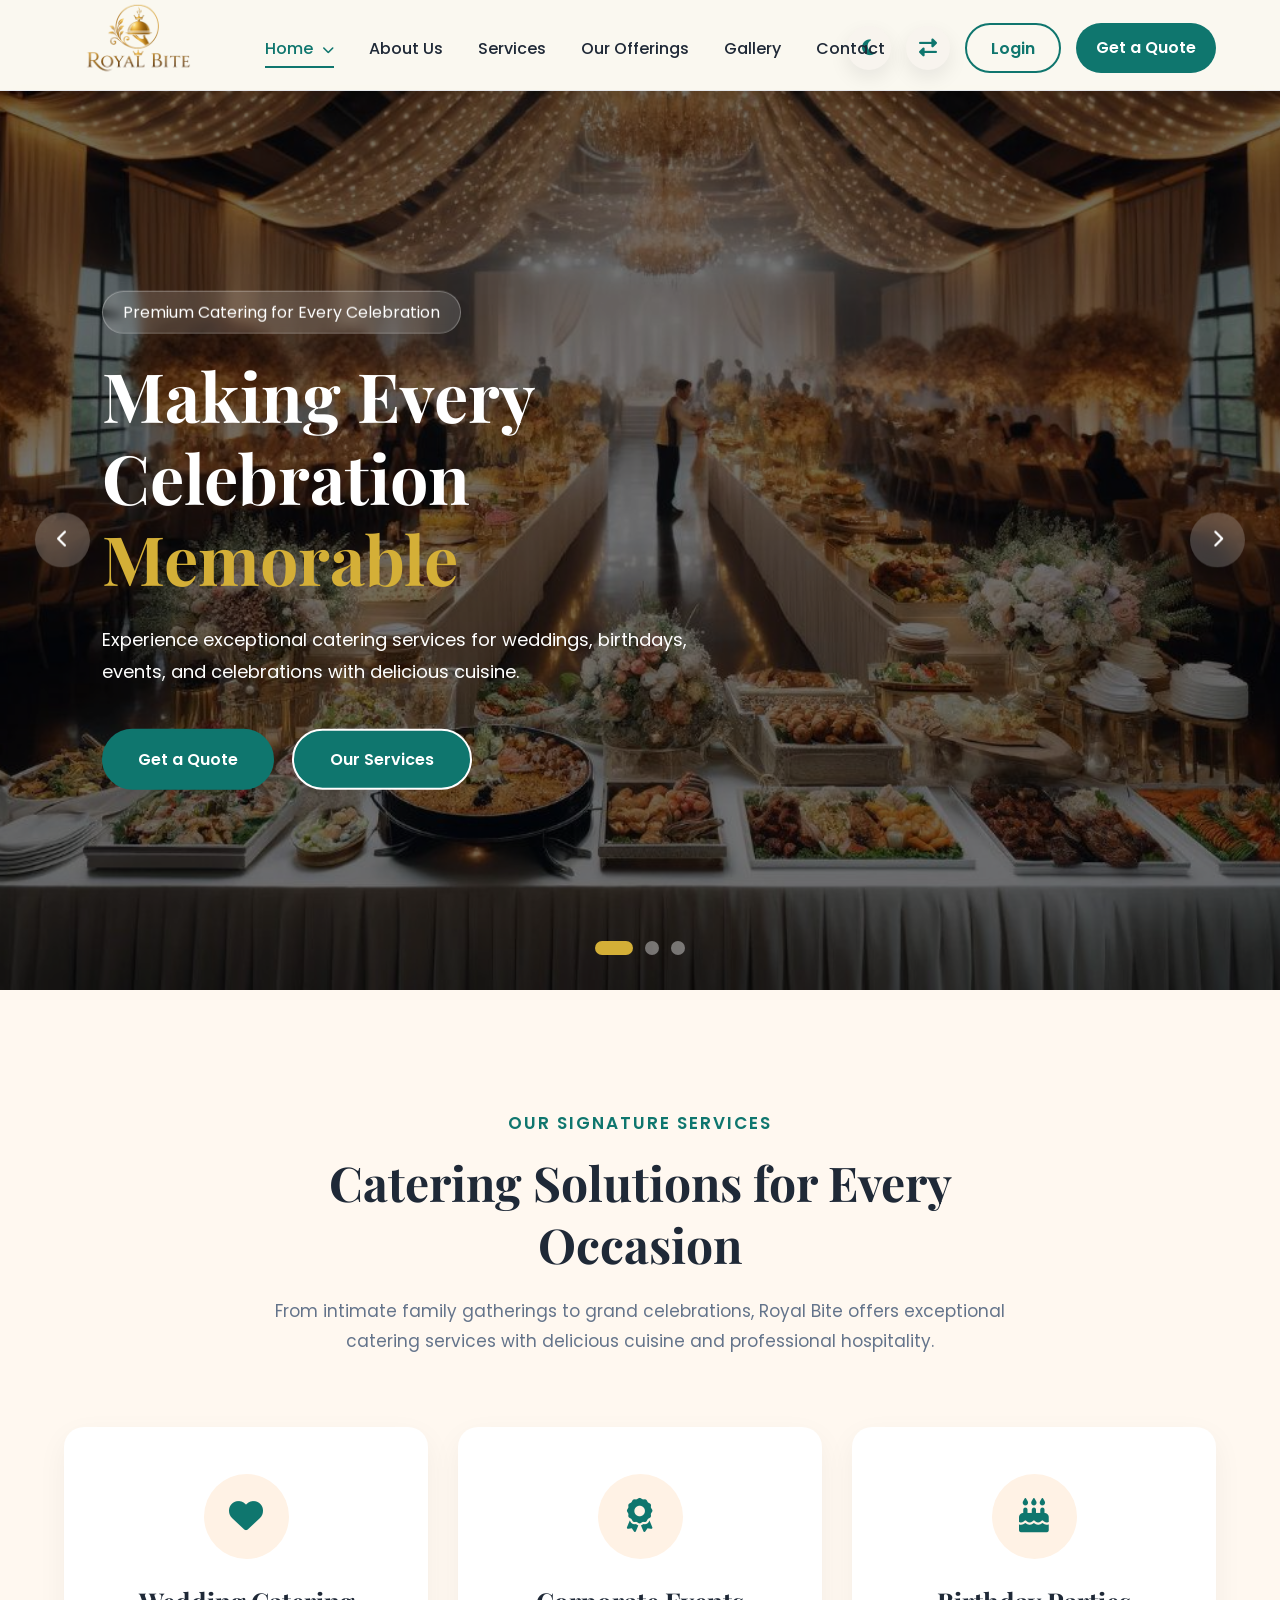
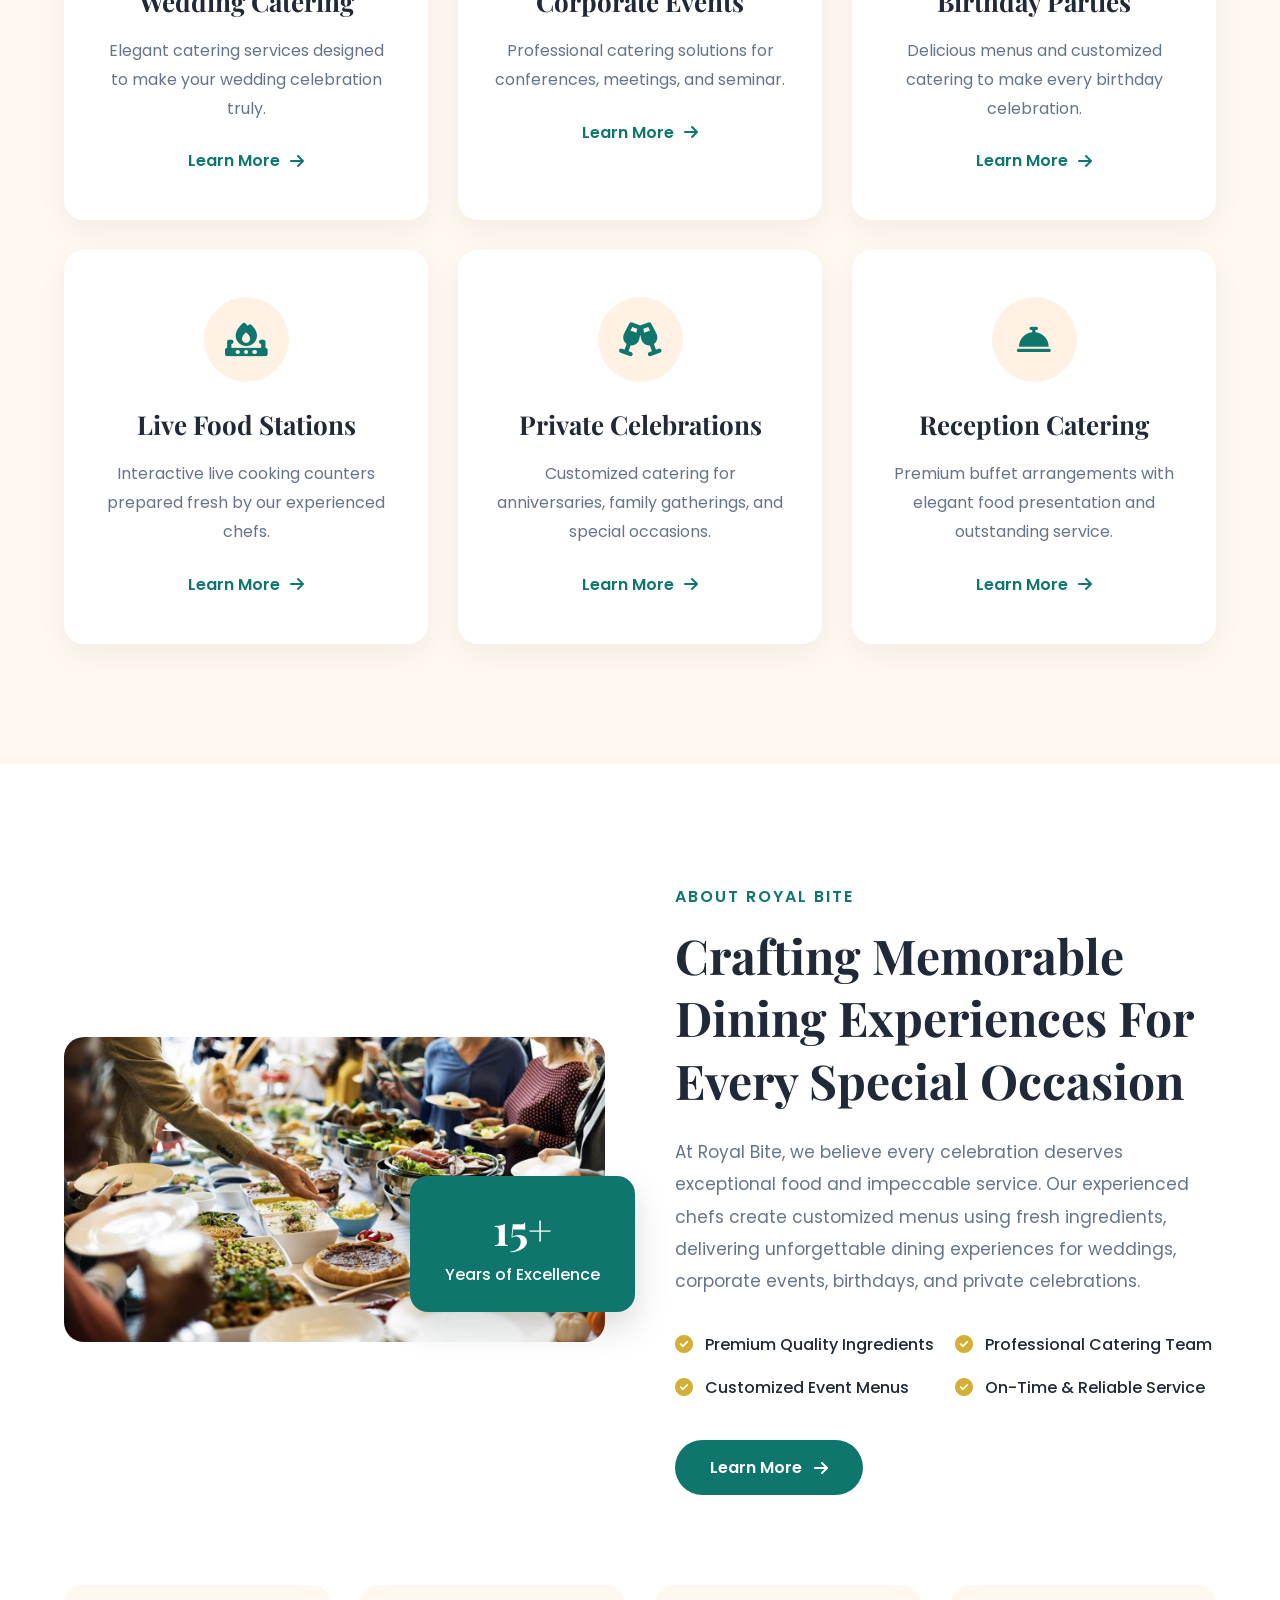
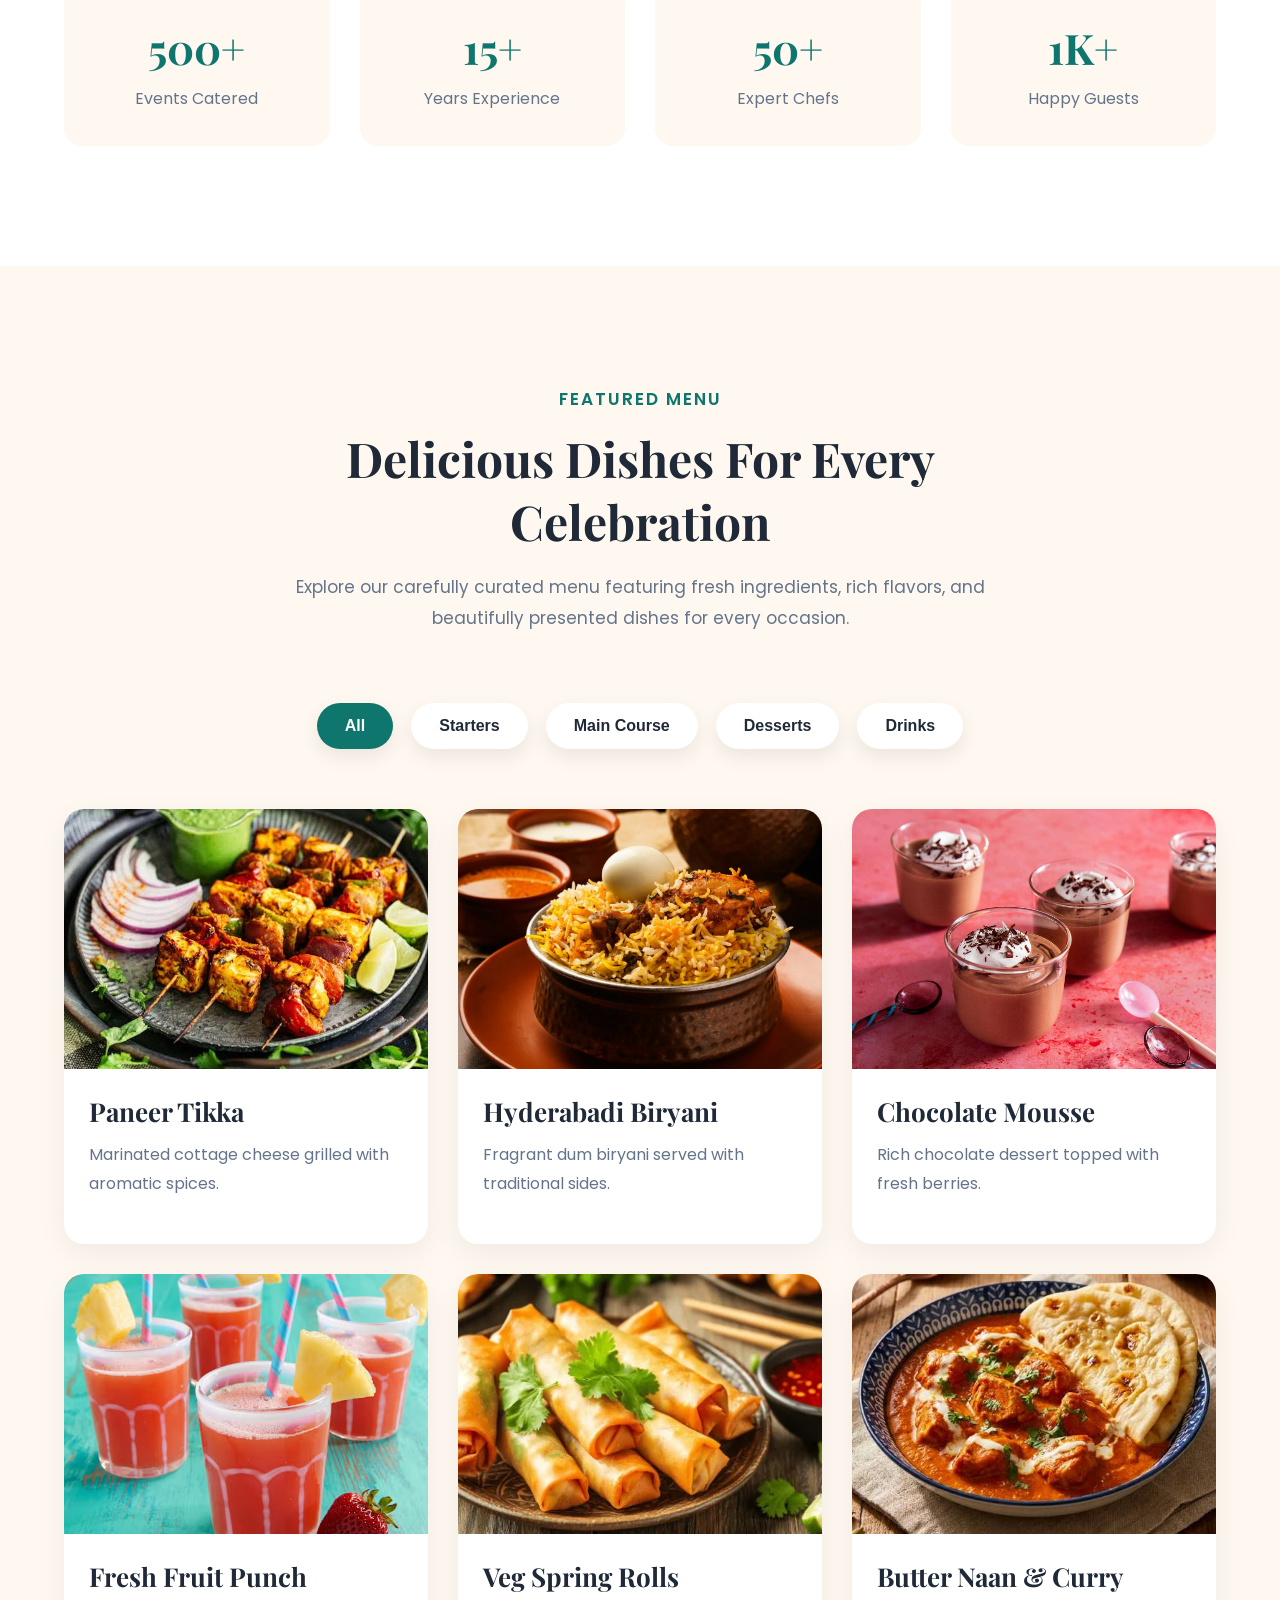
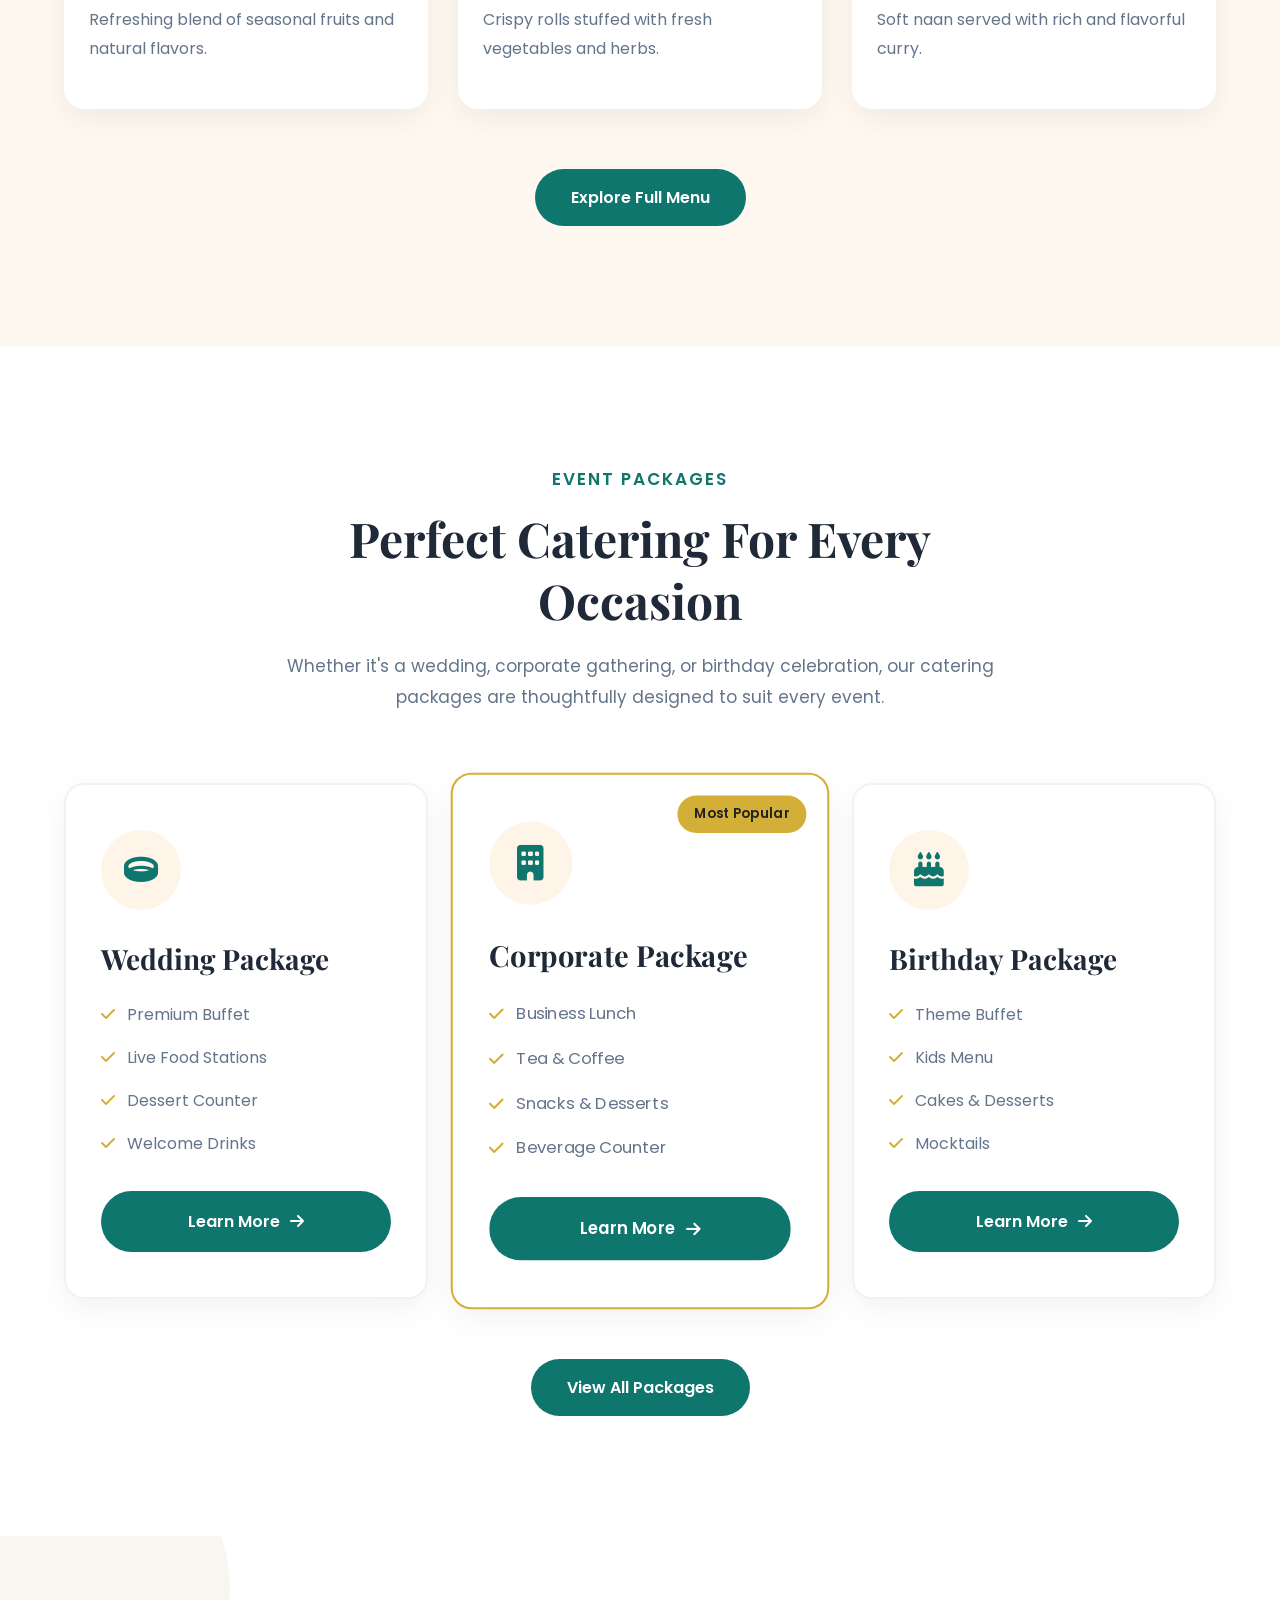
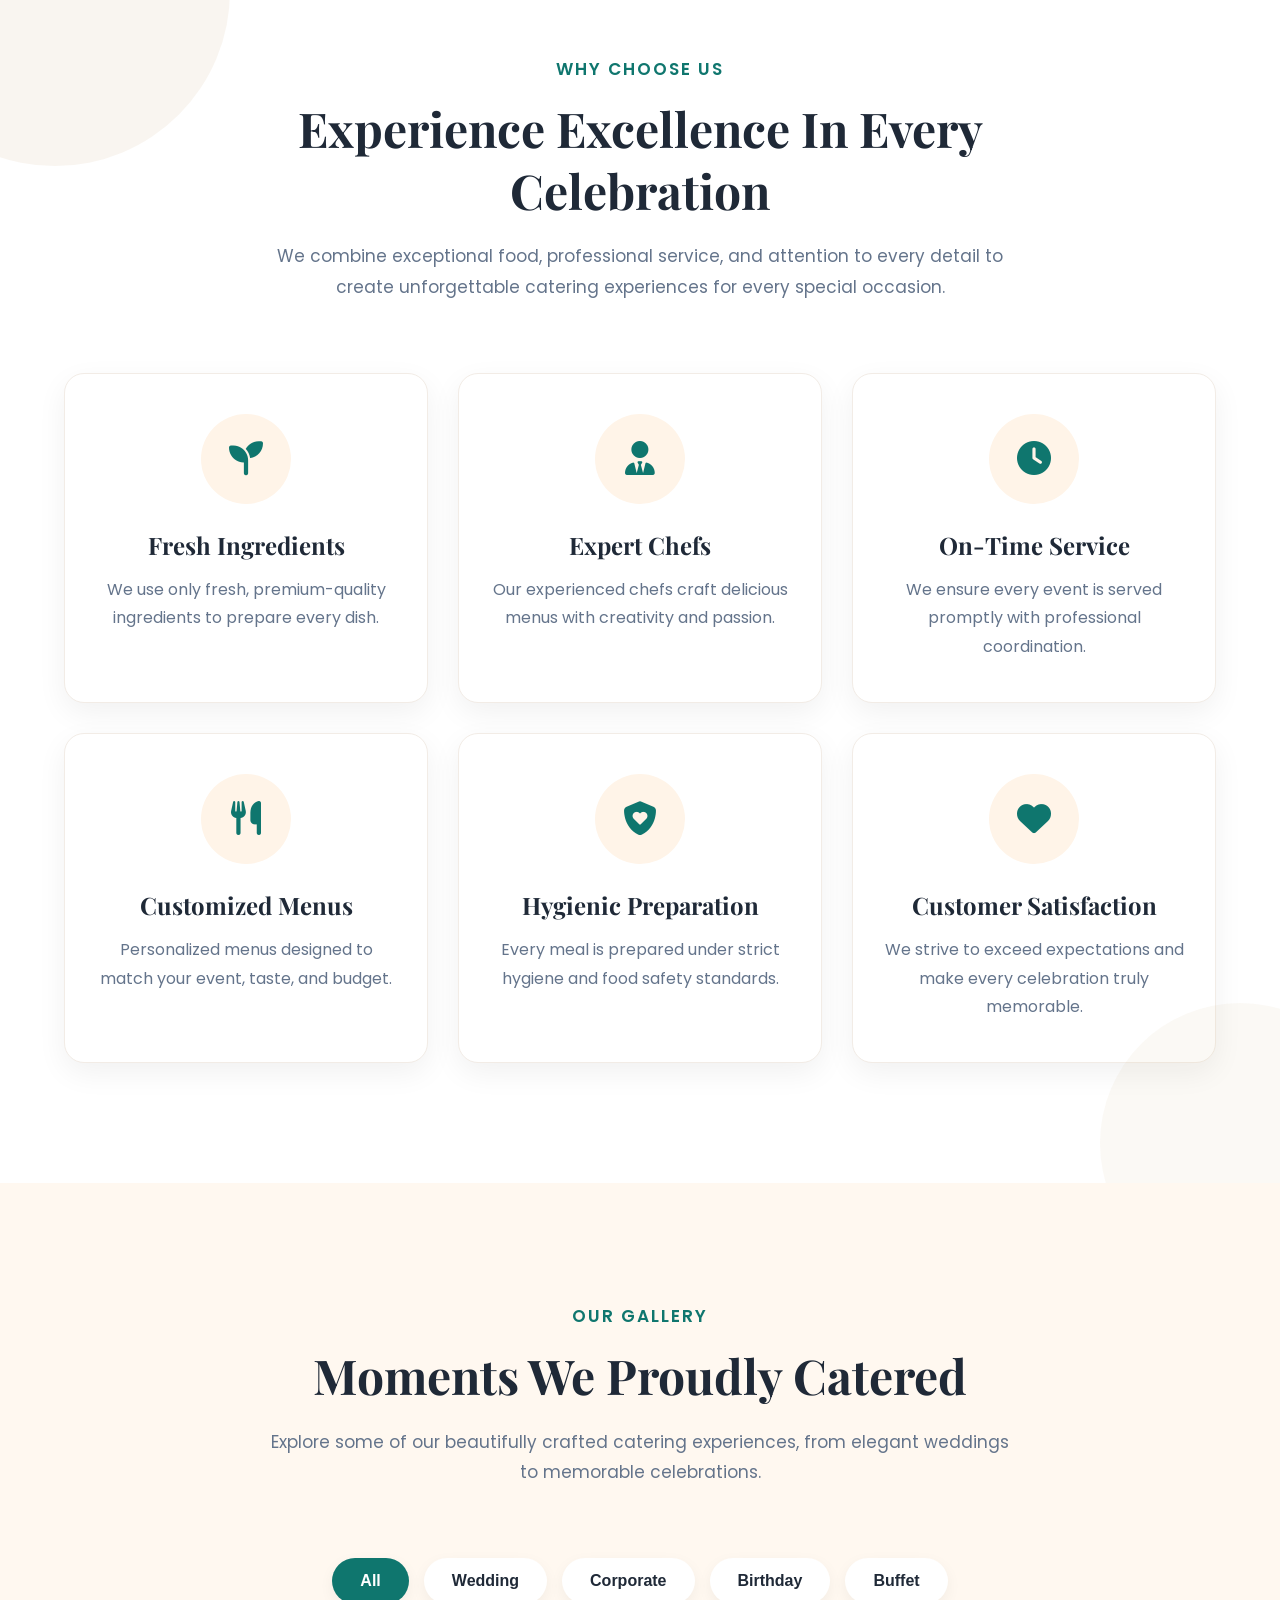
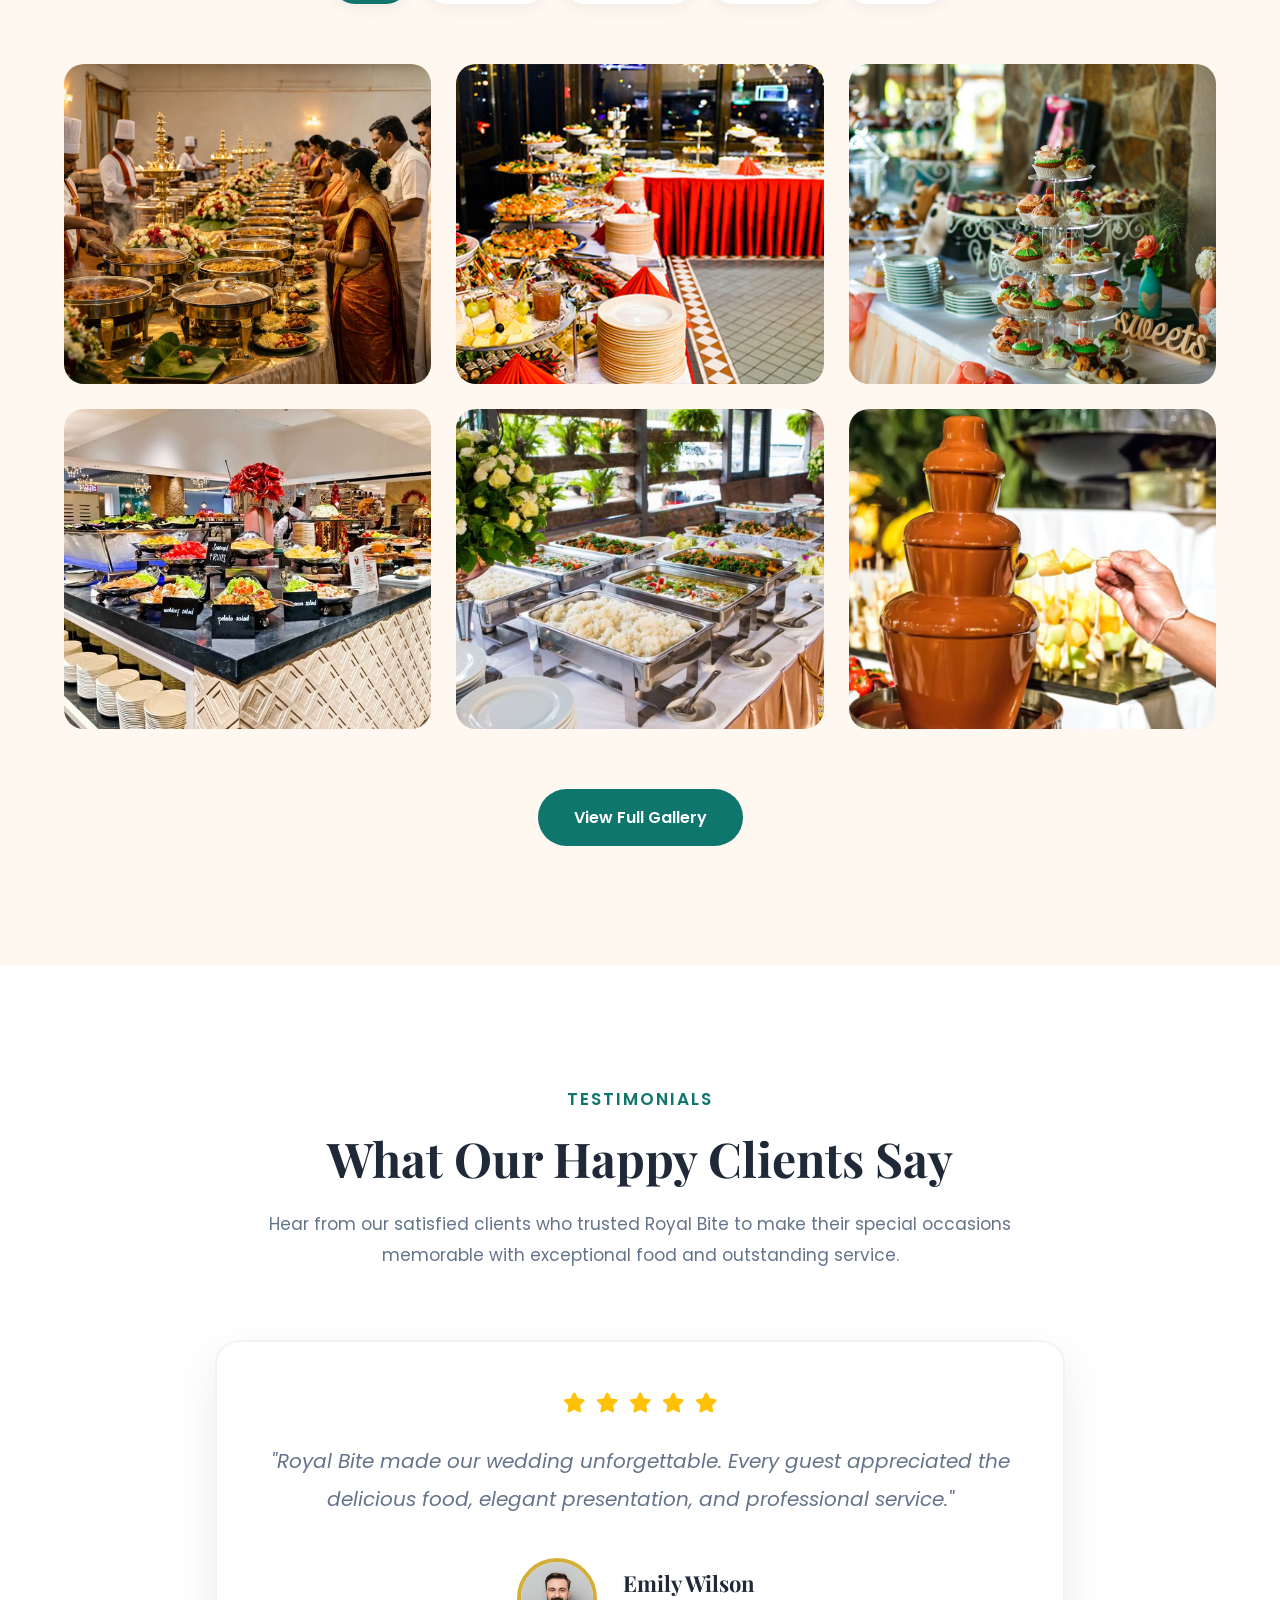
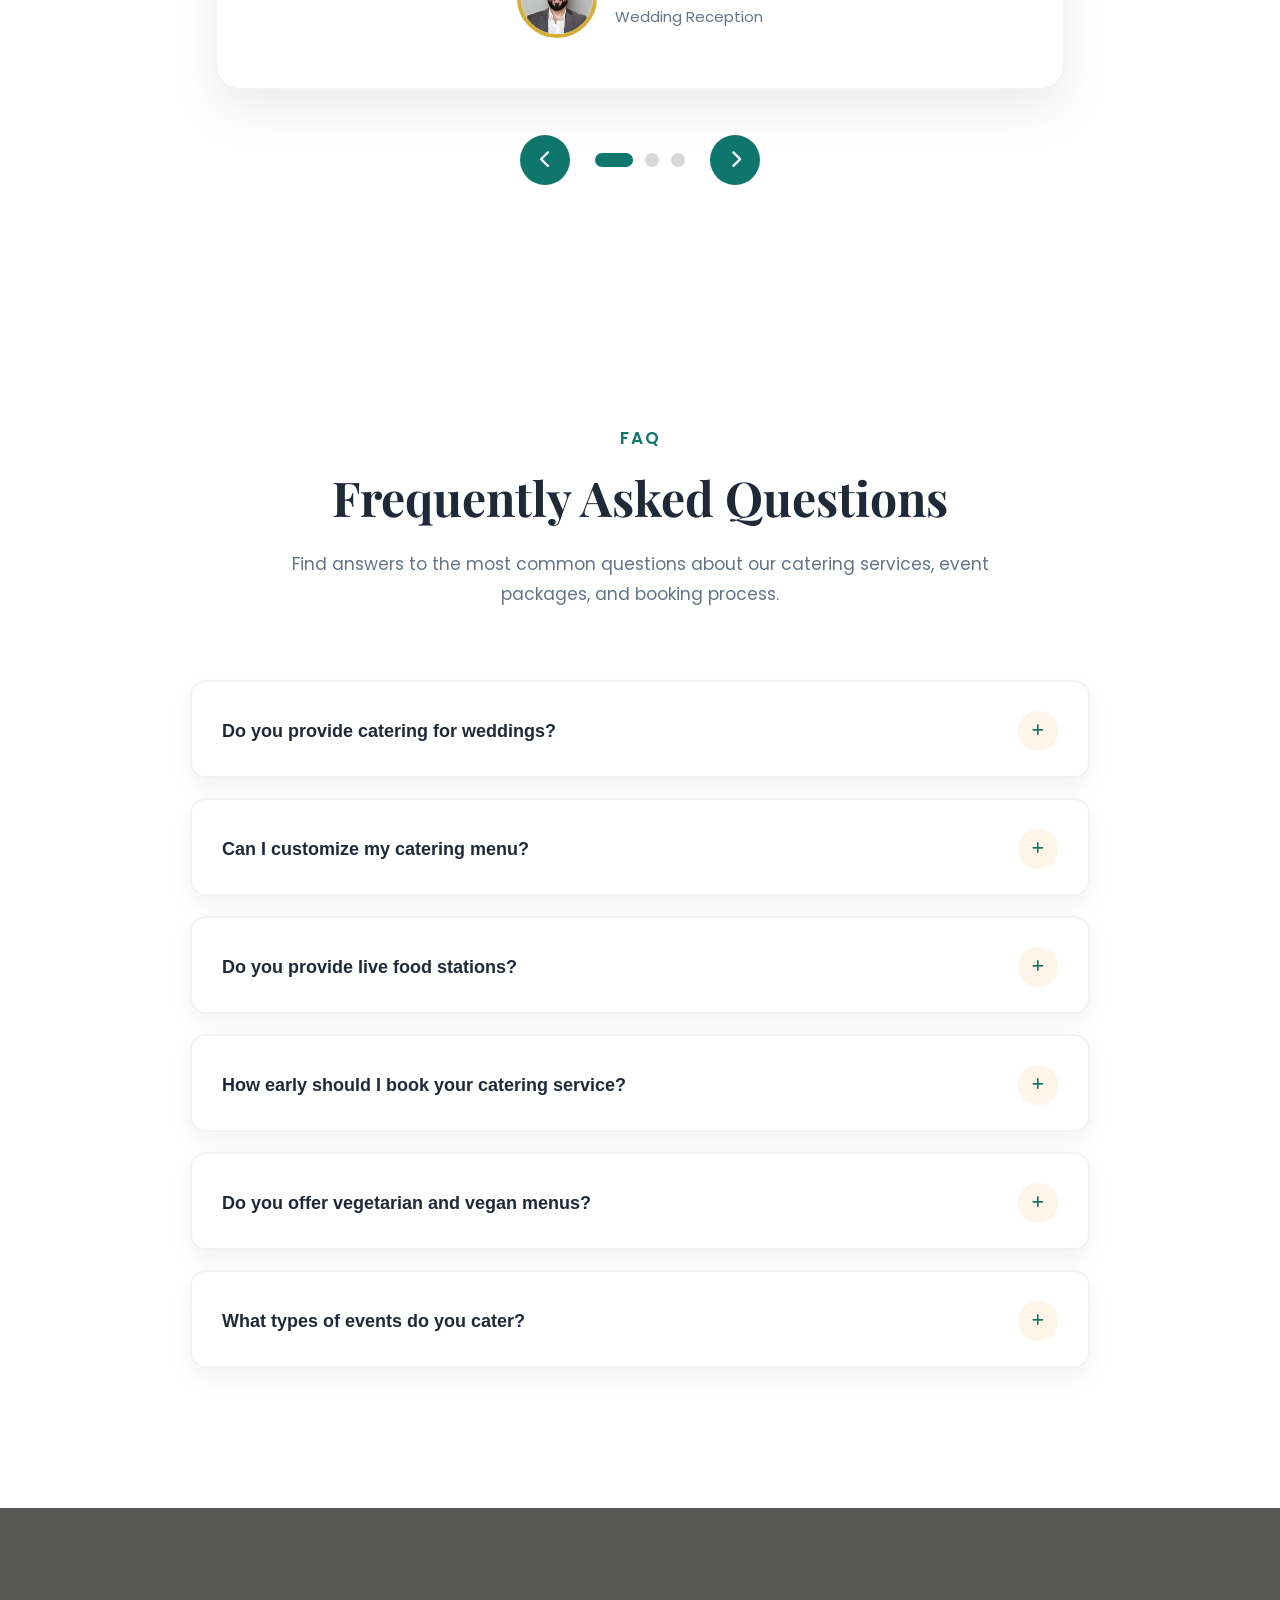
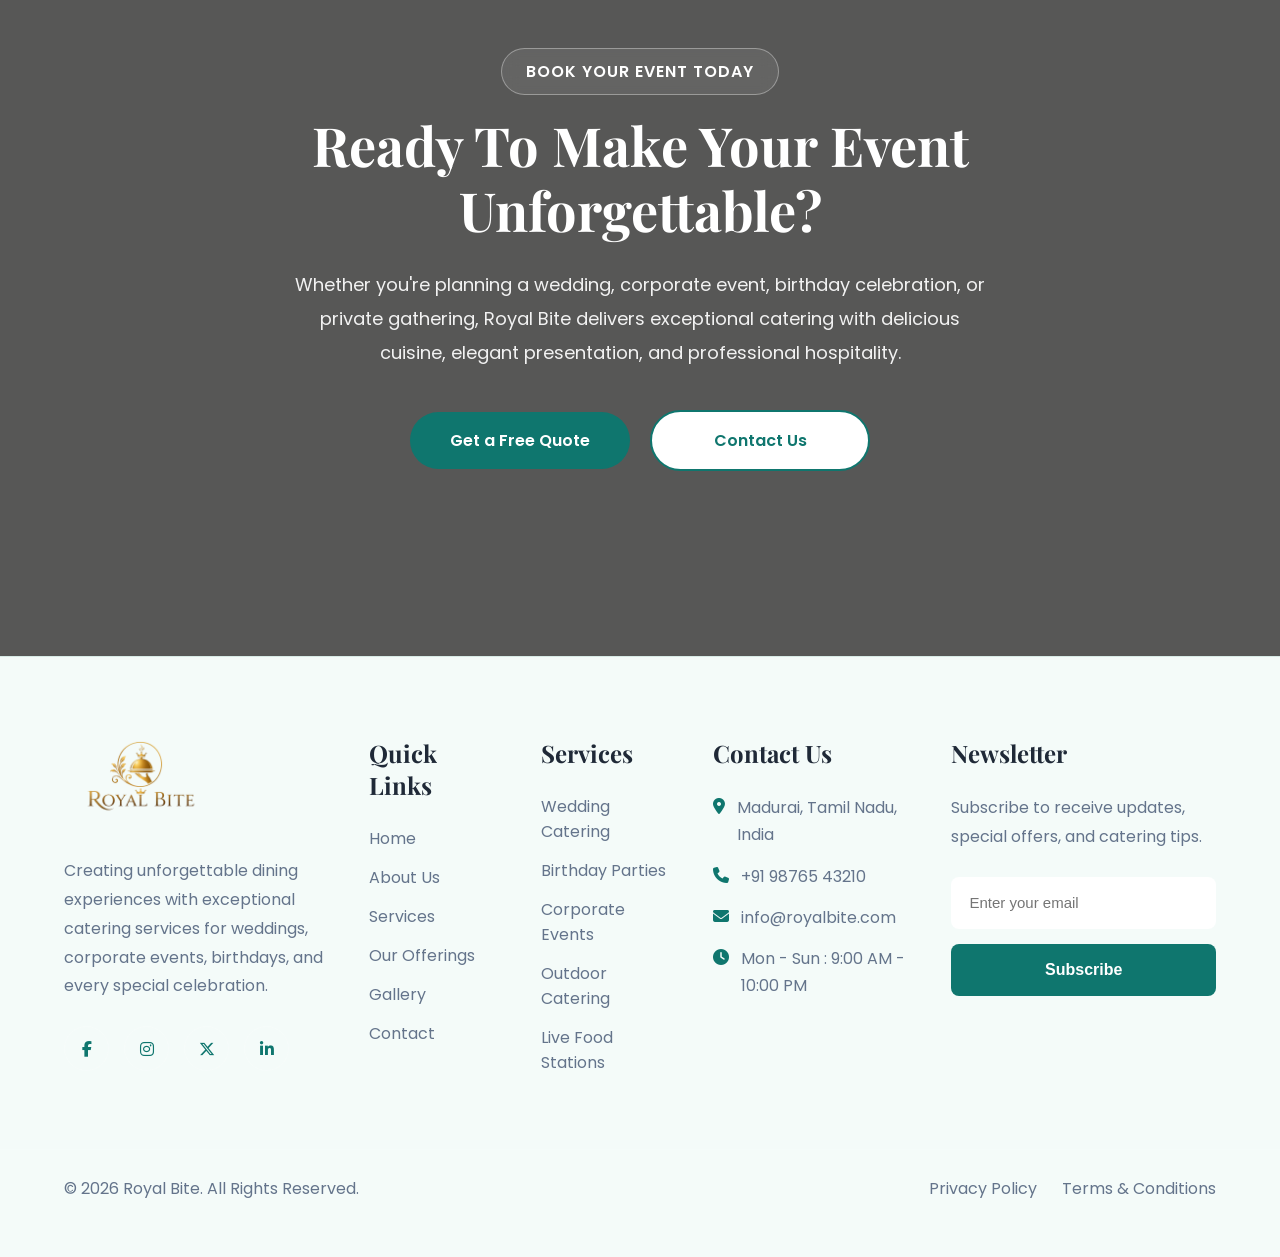
==== commit 8267c124: "Add files via upload" ====
--- a/index.html
+++ b/index.html
@@ -340,7 +340,7 @@
             <div class="home-service-card">
 
                 <div class="home-service-icon">
-                    <i class="fa-solid fa-ring"></i>
+                    <i class="fa-solid fa-heart"></i>
                 </div>
 
                 <h3>Wedding Catering</h3>
@@ -362,7 +362,7 @@
             <div class="home-service-card">
 
                 <div class="home-service-icon">
-                    <i class="fa-solid fa-building"></i>
+                    <i class="fa-solid fa-award"></i>
                 </div>
 
                 <h3>Corporate Events</h3>
@@ -406,7 +406,7 @@
             <div class="home-service-card">
 
                 <div class="home-service-icon">
-                    <i class="fa-solid fa-utensils"></i>
+                    <i class="fa-solid fa-fire-burner"></i>
                 </div>
 
                 <h3>Live Food Stations</h3>
@@ -944,7 +944,7 @@
 
         <div class="package-bottom-btn">
 
-            <a href="packages.html" class="primary-btn">
+            <a href="offerings.html" class="primary-btn">
 
                 View All Packages
 
--- a/css/style.css
+++ b/css/style.css
@@ -2,7 +2,8 @@
     GOOGLE FONT
 ======================================*/
 
-@import url('https://fonts.googleapis.com/css2?family=Playfair+Display:wght@500;600;700&family=Poppins:wght@300;400;500;600;700&display=swap');
+@import url('https://fonts.googleapis.com/css2?family=Playfair+Display:wght@400;500;600;700;800&family=Poppins:wght@300;400;500;600;700&display=swap');
+
 
 /*=====================================
     ROOT
@@ -364,7 +365,10 @@
 
     transition:.3s;
 
-    height:44px;
+    height:50px;
+    display: flex;
+    align-items: center;
+    justify-content: center;
 
 }
 
@@ -382,7 +386,7 @@
     align-items:center;
     justify-content:center;
     min-width:140px;
-    height:44px;
+    height:50px;
     padding:0 28px;
     background:var(--primary-color);
     color:#fff;
@@ -2865,31 +2869,23 @@
     min-width:220px;
 
     text-align:center;
-
-}
-
-.cta-buttons .secondary-btn{
-
-    min-width:220px;
-
-    text-align:center;
-
-    border:2px solid #fff;
-
-    color:#fff;
-
-    background:transparent;
-
-}
-
-.cta-buttons .secondary-btn:hover{
-
-    background:#fff;
-
-    color:var(--primary-color);
-
-}
-
+    
+
+}
+
+.cta .cta-buttons .secondary-btn {
+    min-width: 220px;
+    text-align: center;
+    border: 2px solid var(--primary-color);
+    background: var(--white);
+    color: var(--primary-color);
+}
+
+.cta .cta-buttons .secondary-btn:hover {
+    background: var(--primary-hover);
+    border-color: var(--primary-hover);
+    color: #fff;
+}
 /*=====================================
     OPTIONAL PARALLAX EFFECT
 ======================================*/
@@ -3466,6 +3462,10 @@
 
     align-items: center;
 
+    column-gap: 20px;
+    row-gap: 18px;
+    margin-top: 24px;
+
 }
 
 .about-two-feature{
@@ -3476,11 +3476,7 @@
 
     gap:12px;
 
-    transition:.3s;
-    list-style:none;
-    padding:0;
-    margin:30px auto;
-    width:fit-content;   
+    margin: 0;
 
 }
 
@@ -5883,7 +5879,7 @@
 
     position:absolute;
 
-    left:30px;
+    left:60px;
 
     top:0;
 
@@ -8129,89 +8125,88 @@
 
 .booking-content span{
 
-    display:inline-block;
-
-    padding:8px 18px;
-
-    background:rgba(180,129,70,.12);
-
-    color:var(--primary-color);
-
-    border-radius:30px;
-
-    font-size:14px;
-
-    font-weight:600;
+    display: flex;
+    align-items: center;
+    min-height: 52px;
+    padding: 0 24px;
+    background: #F4EBDF;
+    border-radius: 999px;
+    color: var(--primary-color);
+    font-weight: 600;
+    width: 100%;
+
+}
+
+.booking-content h2{
+
+    font-size:46px;
+
+    font-family:'Playfair Display',serif;
+
+    color:var(--black);
 
     margin-bottom:20px;
 
-}
-
-.booking-content h2{
-
-    font-size:46px;
-
-    font-family:'Playfair Display',serif;
+    line-height:1.3;
+
+}
+
+.booking-content p{
+
+    font-size:16px;
+
+    color:var(--text);
+
+    line-height:1.9;
+
+    margin-bottom:35px;
+
+}
+
+/*=====================================
+    CHECKLIST
+======================================*/
+
+.booking-list{
+
+    display:grid;
+
+    grid-template-columns:repeat(2,1fr);
+
+    gap:20px 40px;
+
+    margin-bottom:40px;
+
+}
+
+.booking-item{
+
+    display:flex;
+
+    align-items:center;
+
+    gap:14px;
+
+    font-size:16px;
+
+    font-weight:500;
 
     color:var(--black);
 
-    margin-bottom:20px;
-
-    line-height:1.3;
-
-}
-
-.booking-content p{
-
-    font-size:16px;
-
-    color:var(--text);
-
-    line-height:1.9;
-
-    margin-bottom:35px;
-
-}
-
-/*=====================================
-    CHECKLIST
-======================================*/
-
-.booking-list{
-
-    display:grid;
-
-    grid-template-columns:repeat(2,1fr);
-
-    gap:18px 25px;
-
-    margin-bottom:40px;
-
-}
-
-.booking-item{
-
-    display:flex;
-
-    align-items:center;
-
-    gap:12px;
-
-    font-size:16px;
-
-    font-weight:500;
-
-    color:var(--black);
-
 }
 
 .booking-item i{
 
-    color:var(--primary-color);
-
-    font-size:20px;
-
-    flex-shrink:0;
+    width: 40px;
+    height: 40px;
+    border-radius: 50%;
+   
+    color: var(--primary-color);
+    display: flex;
+    align-items: center;
+    justify-content: center;
+    font-size: 14px;
+    flex-shrink: 0;
 
 }
 
@@ -8550,13 +8545,17 @@
 
     text-decoration:none;
 
-}
-
-.package-btn:hover{
-
-    background:var(--secondary-color);
+    border: 2px solid transparent;
+
+}
+
+.catering-packages .package-btn:hover{
+
+    background:var(--white);
 
     transform:translateY(-3px);
+
+    border-color: var(--primary-color);
 
 }
 
@@ -9595,27 +9594,7 @@
     HOVER BUTTON EFFECT
 ======================================*/
 
-.food-category-card::after{
-
-    content:"Explore Menu";
-
-    position:absolute;
-
-    left:50%;
-
-    bottom:-50px;
-
-    transform:translateX(-50%);
-
-    color:var(--primary-color);
-
-    font-size:15px;
-
-    font-weight:600;
-
-    transition:.4s;
-
-}
+
 
 .food-category-card:hover::after{
 
@@ -11030,6 +11009,8 @@
     gap:60px;
 
     margin-bottom:80px;
+
+     padding: 50px 48px;
 
 }
 
@@ -12865,8 +12846,9 @@
     max-width:460px;
     background:#fff;
     border-radius:28px;
-    padding:15px 25px 35px;
+    padding:30px 35px 40px;
     box-shadow:0 20px 50px rgba(0,0,0,.10);
+    text-align: center;
 }
 .login-page{
 
@@ -12922,11 +12904,13 @@
 
     width:100%;
 
-     margin:0 auto 15px;   
+    margin:0 auto 15px;   
+
+    margin-bottom: 24px;
 }
 .login-logo img{
 
-    width:220px;
+    width:180px;
 
     margin-bottom:25px;
 
@@ -12934,6 +12918,8 @@
 
     display:block;
 
+    margin: 0 auto;
+
 }
 
 .login-content h2{
@@ -12944,7 +12930,10 @@
 
     color:var(--black);
 
-    margin-bottom:12px;
+    margin-top: 0;
+    margin-bottom: 12px;
+    margin: 0 0 10px;
+    white-space: nowrap;
 
 }
 
@@ -12955,6 +12944,9 @@
     font-size:16px;
 
     margin-bottom:35px;
+
+     margin: 0 0 24px;
+
 
 }
 
@@ -13385,216 +13377,172 @@
 
 
 /*****quote page*****/
-/*=====================================
-    GET A QUOTE BANNER
-======================================*/
-
-.quote-banner{
-    position:relative;
-    background:url("../images/quote-banner.jpg") center center/cover no-repeat;
-    padding:180px 0 120px;
-    overflow:hidden;
-}
-
-.quote-banner .banner-overlay{
-    position:absolute;
-    inset:0;
-    background:rgba(0,0,0,.60);
-}
-
-.quote-banner .banner-content{
-    position:relative;
-    z-index:2;
-    max-width:760px;
-    margin:0 auto;
-    text-align:center;
-    color:#fff;
-}
-
-.quote-banner .banner-subtitle{
-    display:inline-block;
-    padding:10px 22px;
-    background:rgba(255,255,255,.12);
-    border:1px solid rgba(255,255,255,.25);
-    border-radius:50px;
-    backdrop-filter:blur(8px);
-    color:var(--secondary-color);
-    font-size:15px;
-    font-weight:600;
-    letter-spacing:1px;
-    text-transform:uppercase;
-    margin-bottom:22px;
-}
-
-.quote-banner h1{
-    font-family:"Playfair Display", serif;
-    font-size:64px;
-    line-height:1.2;
-    margin-bottom:20px;
-    color:#fff;
-}
-
-.quote-banner p{
-    font-size:18px;
-    line-height:1.9;
-    color:rgba(255,255,255,.92);
-    margin-bottom:35px;
-}
-
-.banner-breadcrumb{
+/* =========================
+   Quote page header
+========================= */
+
+.quote-header {
+    background: #ffffff;
+    border-bottom: 1px solid #E8E2D8;
+    padding: 18px 0;
+    position: sticky;
+    top: 0;
+    z-index: 100;
+}
+
+.quote-header .container {
+    display: flex;
+    align-items: center;
+    justify-content: space-between;
+}
+
+.quote-logo img {
+    height: 70px;
+    width: auto;
+    display: block;
+}
+
+.quote-header-actions {
+    display: flex;
+    align-items: center;
+    gap: 16px;
+}
+
+.quote-header-actions button {
+    width: 52px;
+    height: 52px;
+    border-radius: 50%;
+    border: 1px solid #E8E2D8;
+    background: #fff;
+    color: var(--primary-color);
+    display: flex;
+    align-items: center;
+    justify-content: center;
+    font-size: 18px;
+    cursor: pointer;
+    transition: all .3s ease;
+}
+
+.quote-header-actions button:hover {
+    background: var(--primary-color);
+    color: #fff;
+    border-color: var(--primary-color);
+    transform: translateY(-2px);
+}
+
+/* RTL */
+html[dir='rtl'] .quote-header .container {
+    flex-direction: row-reverse;
+}
+.quote-page{
+    min-height:100vh;
+    padding:60px 20px;
+    background:#FFF8F0;
+}
+
+.quote-card{
+    max-width:980px;
+    margin:auto;
+    background:#fff;
+    border-radius:32px;
+    padding:48px;
+    box-shadow:0 20px 60px rgba(0,0,0,.08);
+}
+
+.quote-top{
     display:flex;
-    justify-content:center;
     align-items:center;
-    gap:10px;
-    font-size:15px;
-}
-
-.banner-breadcrumb a{
-    color:#fff;
-    transition:.3s ease;
-}
-
-.banner-breadcrumb a:hover{
-    color:var(--secondary-color);
-}
-
-.banner-breadcrumb span{
-    color:rgba(255,255,255,.80);
-}
-
-/*=====================================
-    QUOTE REQUEST FORM
-======================================*/
-
-.quote-form-section{
-    padding:120px 0;
-    background:#ffffff;
-}
-
-.quote-wrapper{
-    display:grid;
-    grid-template-columns:1fr 1.1fr;
-    gap:60px;
-    align-items:start;
-}
-
-.quote-info h2{
-    font-family:"Playfair Display", serif;
-    font-size:48px;
-    color:var(--black);
-    line-height:1.3;
-    margin:20px 0;
-}
-
-.quote-info p{
-    color:var(--text);
-    font-size:17px;
-    line-height:1.9;
-    margin-bottom:35px;
-}
-
-.quote-features{
+    gap:24px;
+    margin-bottom:40px;
+}
+
+.quote-top img{
+    width:80px;
+}
+
+.quote-top h2{
+    font-family:'Playfair Display',serif;
+    font-size:42px;
+    color:#1F2937;
+    margin-bottom:8px;
+}
+.quote-top h2::after{
+    content:'';
+    display:block;
+    width:80px;
+    height:3px;
+    background:#D4AF37;
+    margin-top:14px;
+    border-radius:2px;
+}
+.quote-top p{
+    color:#64748B;
+    line-height:1.7;
+}
+
+.quote-form-modern{
     display:flex;
     flex-direction:column;
-    gap:18px;
-}
-
-.quote-feature{
-    display:flex;
-    align-items:flex-start;
-    gap:12px;
-}
-
-.quote-feature i{
-    color:var(--secondary-color);
-    font-size:18px;
-    margin-top:4px;
-}
-
-.quote-feature span{
-    color:var(--black);
-    font-weight:500;
-}
-
-/* Form Box */
-
-.quote-form-box{
-    background:#fff;
-    border-radius:24px;
-    padding:40px;
-    box-shadow:0 15px 40px rgba(0,0,0,.08);
-    border:1px solid #f2f2f2;
-}
-
-.quote-form{
+    gap:24px;
+}
+
+.input-row{
+    display:grid;
+    grid-template-columns:1fr 1fr;
+    gap:20px;
+}
+
+.input-group{
     display:flex;
     flex-direction:column;
-    gap:22px;
-}
-
-.form-grid{
-    display:grid;
-    grid-template-columns:repeat(2,1fr);
-    gap:20px;
-}
-
-.form-group{
-    display:flex;
-    flex-direction:column;
-}
-
-.form-group label{
+}
+
+.input-group label{
+    font-weight:800;
+    color:#334155;
+    margin-bottom:10px;
+    font-size: 20px;
+}
+
+.input-group input,
+.input-group select,
+.input-group textarea{
+    width:100%;
+    padding:16px 18px;
+    border:1px solid #E8DCC8;
+    border-radius:16px;
+    background:#FFFCF8;
     font-size:15px;
-    font-weight:600;
-    color:var(--black);
-    margin-bottom:10px;
-}
-
-.form-group input,
-.form-group select,
-.form-group textarea{
+    color:#1F2937;
+    transition:.3s;
+}
+
+.input-group input:focus,
+.input-group select:focus,
+.input-group textarea:focus{
+    border-color:#0F766E;
+    box-shadow:0 0 0 4px rgba(15,118,110,.08);
+    outline:none;
+}
+
+.quote-btn-modern{
+    margin-top:10px;
     width:100%;
-    padding:15px 18px;
-    border:2px solid #e8e8e8;
-    border-radius:14px;
-    font-size:15px;
-    color:var(--black);
-    background:#fff;
-    outline:none;
-    transition:.3s ease;
-    font-family:"Poppins", sans-serif;
-}
-
-.form-group input:focus,
-.form-group select:focus,
-.form-group textarea:focus{
-    border-color:var(--secondary-color);
-    box-shadow:0 0 0 4px rgba(212,175,55,.12);
-}
-
-.form-group textarea{
-    resize:vertical;
-    min-height:150px;
-}
-
-.quote-submit-btn{
-    width:100%;
-    padding:16px;
+    padding:18px;
     border:none;
-    border-radius:999px;
-    background:var(--primary-color);
+    border-radius:18px;
+    background:#0F766E;
     color:#fff;
-    font-size:16px;
+    font-size:17px;
     font-weight:600;
     cursor:pointer;
-    transition:.3s ease;
-}
-
-.quote-submit-btn:hover{
-    background:#7a3f12;
+    transition:.3s;
+}
+
+.quote-btn-modern:hover{
+    background:#115E59;
     transform:translateY(-2px);
 }
-
 
 
 
@@ -13784,6 +13732,11 @@
     color:#f8fafc;
 }
 
+body.dark-mode .primary-btn{
+    border:1px solid #475569;
+    color:#f8fafc;
+}
+
 /* Footer */
 
 body.dark-mode .footer{
@@ -13842,7 +13795,7 @@
 body.dark-mode .about-testimonial-card,
 body.dark-mode .about-two-highlight{
     background:#171a22;
-    border:1px solid #2a2f3a;
+    border:0px solid #2a2f3a;
     box-shadow:none;
 }
 
@@ -14296,6 +14249,31 @@
 body.dark-mode .catering-packages .section-title span{
     color:var(--text);
 }
+
+/* Booking section dark mode */
+body.dark-mode .booking-content span {
+    color: #7DD3C7; /* subtitle */
+     background: #1F2937;
+}
+
+body.dark-mode .booking-content h2 {
+    color: #F8FAFC;
+}
+
+body.dark-mode .booking-content p {
+    color: #CBD5E1;
+}
+
+body.dark-mode .booking-item span {
+    background: #1F2937;
+    color: #F8FAFC; /* make text visible */
+    border: 1px solid rgba(15,118,110,0.25);
+}
+
+body.dark-mode .booking-item i {
+    background: var(--primary-color);
+    color: #fff;
+}
 /*=====================================
     SERVICES FAQ - DARK MODE
 =====================================*/
@@ -14303,7 +14281,7 @@
 body.dark-mode .services-faq-question{
     background:#111827 !important;
     color:#ffffff !important;
-    border:1px solid rgba(255,255,255,.08);
+   
 }
 
 body.dark-mode .services-faq-question span{
@@ -14316,7 +14294,7 @@
 
 body.dark-mode .services-faq-answer{
     background:#0f172a !important;
-    border:1px solid rgba(255,255,255,.06);
+ 
 }
 
 body.dark-mode .services-faq-answer p{
@@ -14549,7 +14527,7 @@
 }
 
 body.dark-mode .latest-combo-footer{
-    border-top:1px solid rgba(255,255,255,.08);
+    border-top:0px solid rgba(255,255,255,.08);
 }
 
 body.dark-mode .latest-combo-btn{
@@ -15243,6 +15221,123 @@
 body.dark-mode .theme-toggle i{
     color: #fff ;
 }
+
+/* RTL mode - add space between buttons and navigation */
+html[dir='rtl'] .header-actions {
+    margin-left: 24px;
+}
+
+/* Or if the buttons are in a separate group */
+html[dir='rtl'] .header-buttons {
+    margin-left: 24px;
+}
+html[dir='rtl'] .nav-menu > li:first-child {
+    margin-right: -10px;
+
+}
+/* Hero section RTL */
+html[dir='rtl'] .hero-content {
+    margin-left: auto;
+    margin-right: 0;
+    text-align: right;
+    align-items: flex-end;
+}
+
+html[dir='rtl'] .hero-content .hero-btn {
+    justify-content: flex-end;
+}
+
+html[dir='rtl'] .hero-content p,
+html[dir='rtl'] .hero-content h1,
+html[dir='rtl'] .hero-content .hero-subtitle {
+    text-align: right;
+}
+
+/* RTL - move package badge to left */
+html[dir='rtl'] .home-package-card {
+    position: relative;
+}
+
+html[dir='rtl'] .home-package-badge {
+    left: 24px;
+    right: auto;
+}
+
+/* Keep the icon aligned properly */
+html[dir='rtl'] .home-package-icon {
+    margin-left: auto;
+    margin-right: 0;
+}
+
+/* Right-align text and list */
+html[dir='rtl'] .home-package-card h3,
+html[dir='rtl'] .home-package-card ul,
+html[dir='rtl'] .home-package-card li {
+    text-align: right;
+}
+
+html[dir='rtl'] .home-package-card li {
+    display: flex;
+    justify-content: flex-start;
+    gap: 10px;
+}
+/* =========================
+   Journey timeline RTL
+========================= */
+
+html[dir='rtl'] .journey-timeline::before {
+    right: 36px;
+    left: auto;
+}
+
+html[dir='rtl'] .journey-item {
+    flex-direction: row-reverse;
+    align-items: flex-start;
+}
+
+html[dir='rtl'] .journey-year {
+    margin-left: 24px;
+    margin-right: 0;
+    position: relative;
+    z-index: 2;
+}
+
+html[dir='rtl'] .journey-content {
+    margin-right: 20px;
+    margin-left: 0;
+    text-align: right;
+}
+
+html[dir='rtl'] .journey-content h3,
+html[dir='rtl'] .journey-content p {
+    text-align: right;
+}
+/* RTL - gallery highlight content */
+html[dir='rtl'] .gallery-highlight-content {
+    text-align: right;
+}
+
+html[dir='rtl'] .gallery-highlight-content ul {
+    list-style: none;
+    padding: 0;
+    margin: 28px 0 0;
+}
+
+html[dir='rtl'] .gallery-highlight-content li {
+    display: flex;
+    flex-direction: row-reverse;   /* icon on the right */
+    align-items: center;
+    justify-content: flex-start;   /* keep items under the paragraph */
+    gap: 10px;
+    margin-bottom: 16px;
+    width: 100%;
+    text-align: right;
+}
+
+html[dir='rtl'] .gallery-highlight-content li i {
+    color: var(--secondary-color);
+    flex-shrink: 0;
+}
 /* ================================
    Login page - dark mode
 ================================ */
@@ -15256,8 +15351,8 @@
 }
 
 body.dark-mode .login-content {
-    background: #0b1220;
-    border: 1px solid rgba(255,255,255,0.08);
+  
+    border: 0px solid rgba(255,255,255,0.08);
     border-radius: 24px;
     box-shadow: 0 20px 50px rgba(0,0,0,0.35);
 }
@@ -15316,6 +15411,9 @@
 
 /* Divider */
 body.dark-mode .divider::before {
+    background: rgba(255,255,255,0.10);
+}
+body.dark-mode .divider::after {
     background: rgba(255,255,255,0.10);
 }
 
@@ -15371,10 +15469,14 @@
 .auth-rtl-toggle{
     position:static;
 }
-
-body.rtl-mode .login-section,
+body.dark-mode .register-container {
+    background: transparent;
+}
+
+
 body.rtl-mode .register-section{
     text-align:right;
+    
 }
 
 body.rtl-mode .input-group input{
@@ -15401,7 +15503,7 @@
 }
 
 body.dark-mode .register-container{
-    background:#0b1220;
+    
     border:1px solid rgba(255,255,255,0.08);
     box-shadow:0 24px 60px rgba(0,0,0,0.35);
 }
@@ -15462,6 +15564,22 @@
 body.dark-mode .register-divider span{
     background:#0b1220;
     color:#94a3b8;
+}
+
+/* Apple icon white in dark mode */
+body.dark-mode .apple-btn i {
+    color: #ffffff !important;
+}
+
+/* Optional: keep the button dark with a light border */
+body.dark-mode .apple-btn {
+    background: #111827;
+    border: 1px solid #2A3F5A;
+}
+
+body.dark-mode .apple-btn:hover {
+    background: #1F2937;
+    border-color: #D4AF37;
 }
 
 /* =========================
@@ -15639,3 +15757,125 @@
     box-shadow: 0 25px 70px rgba(0,0,0,.45);
 }
 
+/* =========================
+   Quote page dark mode
+========================= */
+
+body.dark-mode .quote-page{
+    background:#020817;
+}
+
+body.dark-mode .quote-card{
+    background:#111827;
+    border:1px solid #243244;
+    box-shadow:none;
+}
+
+body.dark-mode .quote-top h2{
+    color:#F8FAFC;
+}
+
+body.dark-mode .quote-top p{
+    color:#CBD5E1;
+}
+
+body.dark-mode .input-group label{
+    color:#E2E8F0;
+}
+
+body.dark-mode .input-group input,
+body.dark-mode .input-group select,
+body.dark-mode .input-group textarea{
+    background:#0F172A;
+    border:1px solid #2A3F5A;
+    color:#F8FAFC;
+}
+
+body.dark-mode .input-group input::placeholder,
+body.dark-mode .input-group textarea::placeholder{
+    color:#94A3B8;
+}
+
+body.dark-mode .input-group select{
+    color:#F8FAFC;
+}
+
+body.dark-mode .input-group input:focus,
+body.dark-mode .input-group select:focus,
+body.dark-mode .input-group textarea:focus{
+    border-color:#0F766E;
+    box-shadow:0 0 0 4px rgba(15,118,110,.15);
+}
+
+body.dark-mode .quote-btn-modern{
+    background:#0F766E;
+    color:#fff;
+}
+
+body.dark-mode .quote-btn-modern:hover{
+    background:#14B8A6;
+    transform:translateY(-2px);
+}
+
+body.dark-mode .quote-top{
+    border-bottom:1px solid #243244;
+    padding-bottom:24px;
+    margin-bottom:36px;
+}
+
+/* Optional gold accent */
+body.dark-mode .quote-top h2::after{
+    content:'';
+    display:block;
+    width:80px;
+    height:3px;
+    background:#D4AF37;
+    margin-top:14px;
+    border-radius:2px;
+}
+
+html[dir='rtl'] body.dark-mode .quote-top h2::after{
+    margin-left:auto;
+    margin-right:0;
+}
+
+@media (max-width:768px){
+    body.dark-mode .quote-top{
+        padding-bottom:20px;
+        margin-bottom:28px;
+    }
+
+    body.dark-mode .quote-top h2::after{
+        margin-left:auto;
+        margin-right:auto;
+    }
+}
+
+/* =========================
+   Quote header dark mode
+========================= */
+
+body.dark-mode .quote-header{
+    background:#020817;
+    border-bottom:1px solid #243244;
+}
+
+body.dark-mode .quote-header .container{
+    background:transparent;
+}
+
+body.dark-mode .quote-logo img{
+    filter:brightness(1.05);
+}
+
+body.dark-mode .quote-header-actions button{
+    background:#111827;
+    border:1px solid #2A3F5A;
+    color:#F8FAFC;
+}
+
+body.dark-mode .quote-header-actions button:hover{
+    background:#0F766E;
+    border-color:#0F766E;
+    color:#ffffff;
+}
--- a/css/responsive.css
+++ b/css/responsive.css
@@ -18,7 +18,7 @@
 
     .logo img{
 
-        width:130px;
+        width:120px;
 
     }
 
@@ -455,50 +455,90 @@
 
 /*========== iPad Mini & Tablet ==========*/
 
-@media (max-width:768px){
+/* iPad Mini & Mobile Footer */
+@media (max-width: 768px){
+
+    .footer{
+        padding:50px 0 0;
+    }
 
     .footer-content{
-
+        display:grid;
         grid-template-columns:1fr;
-
-        gap:40px;
-
+        gap:32px;
     }
 
     .footer-box{
-
+        text-align:left;
+    }
+
+    .footer-logo img{
+        width:100px;
+        margin:0 0 16px;
+    }
+
+    .footer-box p{
+        margin:0;
+        line-height:1.8;
+    }
+
+    /* Social icons left aligned */
+    .footer-social{
+        display:flex;
+        justify-content:flex-start;
+        gap:16px;
+        margin-top:16px;
+    }
+
+    /* Links left aligned */
+    .footer-box ul{
+        display:flex;
+        flex-direction:column;
+        align-items:flex-start;
+        gap:12px;
+        padding:0;
+        margin:16px 0 0;
+        list-style:none;
+    }
+
+    .footer-box ul li{
+        text-align:left;
+    }
+
+    /* Contact info left aligned */
+    .contact-info{
+        display:flex;
+        flex-direction:column;
+        align-items:flex-start;
+        gap:12px;
+        padding:0;
+    }
+
+    .contact-info li{
+        justify-content:flex-start;
+        text-align:left;
+    }
+
+    /* Newsletter full width */
+    .newsletter{
+        width:100%;
+        max-width:100%;
+        margin:0;
+    }
+
+    .newsletter input,
+    .newsletter button{
+        width:100%;
+        height:48px;
+    }
+
+    /* Copyright centered */
+    .footer-bottom{
         text-align:center;
-
-    }
-
-    .footer-logo img{
-
-        margin:0 auto 20px;
-
-    }
-
-    .footer-social{
-
-        justify-content:center;
-
-    }
-
-    .contact-info li{
-
-        justify-content:center;
-
-    }
-
-    .newsletter{
-
-        max-width:450px;
-
-        margin:auto;
-
-    }
-
-}
-
+        padding:20px 0;
+        margin-top:24px;
+    }
+}
 /*========== Mobile ==========*/
 
 @media (max-width:576px){
@@ -1102,7 +1142,7 @@
 
         grid-template-columns:1fr;
 
-        text-align:left;
+        text-align:center;
 
         max-width:350px;
 
@@ -1120,7 +1160,7 @@
 
 /*========== Mobile ==========*/
 
-@media (max-width:576px){
+@media (max-width:768px){
 
     .about-content h2{
 
@@ -1158,6 +1198,9 @@
 
         padding:30px;
 
+    }
+    .about-features{
+        text-align: center;
     }
 
 }
@@ -1398,6 +1441,12 @@
 
         gap:25px;
 
+    }
+    .home-packages-grid .home-package-card:last-child{
+        grid-column:1 / -1;   /* span both columns */
+        justify-self:center;  /* center horizontally */
+        width:100%;
+        max-width:380px;
     }
 
     .home-package-card.featured{
@@ -2516,14 +2565,17 @@
 
 /*========== iPad Mini ==========*/
 
-@media (max-width:768px){
+@media (max-width:820px){
 
     .hero-two{
 
         padding:90px 0 70px;
-
-    }
-
+        padding-top: 140px;
+
+    }
+    .hero-content{
+        padding-top: 30px;
+    }
     .hero-two-content h1{
 
         font-size:42px;
@@ -2609,14 +2661,17 @@
 
 /*========== Mobile ==========*/
 
-@media (max-width:576px){
+@media (max-width:820px){
 
     .hero-two{
 
-        padding:80px 0 60px;
-
-    }
-
+        padding:70px 0 60px;
+        padding-top: 110px;
+
+    }
+    .hero-content{
+        padding-top: 20px;
+    }
     .hero-two-content h1{
 
         font-size:34px;
@@ -2934,7 +2989,7 @@
 
 /*========== Mobile ==========*/
 
-@media (max-width:576px){
+@media (max-width:768px){
 
     .about-two{
 
@@ -2958,15 +3013,17 @@
 
     .about-two-features{
 
-        grid-template-columns:1fr;
-
-        text-align:left;
+        display:flex;
+        flex-direction:column;
+        align-items:center;
+        gap:18px;
 
     }
 
     .about-two-feature{
 
         justify-content:flex-start;
+        text-align: center;
 
     }
 
@@ -4381,6 +4438,7 @@
         gap:20px;
 
     }
+    
 
     .instagram-item img{
 
@@ -4407,6 +4465,7 @@
         gap:18px;
 
     }
+    
 
     .instagram-item img{
 
@@ -6506,13 +6565,14 @@
 
     .about-testimonial-grid{
 
-        grid-template-columns:repeat(2,1fr);
+        grid-template-columns:repeat(1,1fr);
 
         gap:25px;
 
         margin-top:60px;
 
     }
+    
 
     .about-testimonial-card{
 
@@ -8398,6 +8458,12 @@
         margin-top:60px;
 
     }
+    .packages-grid .package-card:last-child{
+        grid-column:1 / -1;     /* span both columns */
+        justify-self:center;    /* center horizontally */
+        max-width:420px;
+        width:100%;
+    }
 
     .featured-package{
 
@@ -8444,7 +8510,12 @@
         margin-top:50px;
 
     }
-
+    .packages-grid .package-card:last-child{
+        grid-column:1 / -1;     /* span both columns */
+        justify-self:center;    /* center horizontally */
+        max-width:420px;
+        width:100%;
+    }
     .package-card{
 
         padding:30px 22px;
@@ -9402,6 +9473,12 @@
         gap:25px;
 
     }
+   .featured-menu-grid .featured-menu-card:last-child{
+        grid-column:1 / -1;
+        justify-self:center;
+        width:100%;
+        max-width:380px;
+    }
 
     .featured-menu-img img{
 
@@ -9430,7 +9507,12 @@
         margin-top:50px;
 
     }
-
+    .featured-menu-grid .featured-menu-card:last-child{
+        grid-column:1 / -1;
+        justify-self:center;
+        width:100%;
+        max-width:380px;
+    }
     .featured-menu-content{
 
         padding:22px;
@@ -9710,6 +9792,17 @@
         font-size:15px;
 
     }
+    .category-card .explore-link{
+        display:inline-flex;
+        align-items:center;
+        gap:6px;
+        margin-top:12px;
+        transition:all .3s ease;
+    }
+
+    .category-card:hover .explore-link{
+        margin-top:22px; /* extra gap on hover */
+    }
 
 }
 
@@ -9896,6 +9989,11 @@
         gap:25px;
 
     }
+    .latest-combo-card:last-child{
+        grid-column:1 / -1;   /* span both columns */
+        max-width:340px;      /* card width */
+        justify-self:center;  /* center horizontally */
+    }
 
     .latest-combo-image img{
 
@@ -9924,11 +10022,14 @@
         margin-top:50px;
 
     }
-
+    .latest-combo-card:last-child{
+        grid-column:1 / -1;   /* span both columns */
+        max-width:340px;      /* card width */
+        justify-self:center;  /* center horizontally */
+    }
     .latest-combo-content{
 
         padding:22px;
-
     }
 
     .latest-combo-content h3{
@@ -11917,7 +12018,49 @@
     }
 
 }
-
+/* Mobile */
+@media (max-width: 767px){
+
+    .gallery-moments-grid{
+        display:grid;
+        grid-template-columns:1fr;
+        gap:24px;
+    }
+
+    .gallery-moment-card{
+        width:100%;
+    }
+
+    .gallery-moment-card img{
+        width:100%;
+        height:280px;
+        object-fit:cover;
+        border-radius:20px;
+    }
+
+    .gallery-moment-content{
+        text-align:center;
+        padding:20px;
+    }
+}
+
+/* iPad Mini */
+@media (min-width:768px) and (max-width:900px){
+
+    .gallery-moments-grid{
+        display:grid;
+        grid-template-columns:repeat(2,1fr);
+        gap:24px;
+    }
+
+    /* Center the last card if there are 3 cards */
+    .gallery-moment-card:last-child{
+        grid-column:1 / -1;
+        justify-self:center;
+        max-width:360px;
+        width:100%;
+    }
+}
 /*=====================================
     GALLERY CTA RESPONSIVE
 ======================================*/
@@ -13450,508 +13593,766 @@
     LOGIN & REGISTER RESPONSIVE
 ======================================*/
 
+/* ================================
+   LOGIN PAGE RESPONSIVE
+================================ */
+
 /* Tablet */
-
-@media (max-width:768px){
-
-    .login-section,
+@media (max-width: 992px) {
+    .login-section {
+        padding: 60px 20px;
+    }
+
+    .login-container {
+        width: 100%;
+        max-width: 500px;
+        margin: auto;
+    }
+
+    .login-content {
+        padding: 40px 30px;
+    }
+}
+
+/* Mobile */
+@media (max-width: 768px) {
+    
+
+    .login-container {
+        width: 100%;
+        max-width: 100%;
+    }
+
+    .login-content {
+        padding: 32px 22px;
+        border-radius: 20px;
+    }
+
+    .login-logo img {
+        width: 70px;
+        height: auto;
+    }
+
+    .login-content h2 {
+        font-size: 28px;
+    }
+
+    .login-content p {
+        font-size: 14px;
+    }
+
+    .input-group input {
+        height: 52px;
+        font-size: 15px;
+        padding: 0 45px 0 16px;
+    }
+
+    .input-group i {
+        right: 16px;
+        font-size: 16px;
+    }
+
+    .login-options {
+        flex-direction: row;
+        justify-content: space-between;
+        align-items: center;
+    }
+
+    .login-options label,
+    .login-options a {
+        font-size: 12px;
+    }
+
+    .login-submit-btn {
+        width: 100%;
+        height: 52px;
+        font-size: 16px;
+    }
+
+    .social-buttons {
+        display: flex;
+        justify-content: center;
+        gap: 12px;
+        flex-wrap: wrap;
+    }
+
+    .social-buttons a {
+        width: 48px;
+        height: 48px;
+        font-size: 18px;
+    }
+
+    .auth-controls {
+        position: absolute;
+        top: 15px;
+        right: 15px;
+        gap: 10px;
+    }
+
+    .auth-controls button {
+        width: 42px;
+        height: 42px;
+    }
+}
+
+/* Small Mobile */
+@media (max-width: 480px) {
+    .login-section {
+        padding: 20px 12px;
+    }
+
+    .login-content {
+        padding: 24px 18px;
+        border-radius: 18px;
+    }
+
+    .login-content h2 {
+        font-size: 24px;
+    }
+
+    .login-content p {
+        font-size: 13px;
+    }
+
+    .divider span {
+        font-size: 13px;
+    }
+
+    .login-register-link p {
+        font-size: 14px;
+        text-align: center;
+    }
+}
+
+/* =========================
+   Register Page Responsive
+========================= */
+
+/* Tablet */
+@media (max-width: 992px){
+
     .register-section{
-        padding:30px 20px;
-        min-height:100vh;
-    }
-
-    .login-container,
+        padding:60px 20px;
+    }
+
     .register-container{
-        max-width:460px;
+        max-width:560px;
+        margin:0 auto;
+        padding:40px 32px;
+    }
+
+    .register-content{
+        text-align:center;
+    }
+
+    .register-logo{
+        display:flex;
+        justify-content:center;
+        margin-bottom:20px;
+    }
+
+    .register-content h2{
+        font-size:40px;
+        margin-bottom:12px;
+    }
+
+    .register-content p{
+        font-size:16px;
+    }
+}
+
+/* Mobile */
+@media (max-width: 768px){
+
+    .register-section{
+        padding:40px 16px;
+    }
+
+    .register-container{
         width:100%;
-        padding:30px 28px;
-        border-radius:24px;
-    }
-
-    .login-logo img,
+        max-width:100%;
+        padding:30px 22px;
+        border-radius:22px;
+    }
+
     .register-logo img{
-        width:150px;
-    }
-
-    .login-content h2,
+        width:120px;
+    }
+
+    .register-content{
+        text-align:center;
+    }
+
     .register-content h2{
-        font-size:34px;
-    }
-
-    .login-content p,
+        font-size:32px;
+        line-height:1.2;
+        margin-bottom:10px;
+    }
+
     .register-content p{
         font-size:15px;
         margin-bottom:24px;
     }
 
-    .input-group input,
+    .register-form{
+        gap:18px;
+    }
+
     .register-group input{
-        padding:14px 16px;
+        width:100%;
+        height:52px;
+        padding:0 16px;
         font-size:15px;
     }
 
-    .password-box input,
-    .register-password input{
-        padding-right:46px;
-    }
-
-    .login-submit-btn,
+    .register-password i{
+        right:16px;
+        font-size:16px;
+    }
+
+    .register-options{
+        font-size:14px;
+        text-align:left;
+    }
+
     .register-btn{
-        padding:14px;
-        font-size:15px;
+        width:100%;
+        height:52px;
+        font-size:16px;
     }
 
     .social-buttons{
+        display:flex;
+        justify-content:center;
         gap:14px;
-    }
-
-    .google-btn,
-    .apple-btn,
-    .facebook-btn{
-        width:50px;
-        height:50px;
-    }
-
-    .google-logo{
-        width:20px;
-        height:20px;
-    }
-
-}
-
-/* Mobile */
-
-@media (max-width:576px){
-
-    .login-section,
+        flex-wrap:wrap;
+    }
+
+    .social-buttons a{
+        width:52px;
+        height:52px;
+        display:flex;
+        align-items:center;
+        justify-content:center;
+        border-radius:50%;
+    }
+
+    .register-login-link{
+        text-align:center;
+        margin-top:20px;
+    }
+}
+
+/* Small mobile (Samsung Galaxy S8+, iPhone SE) */
+@media (max-width: 480px){
+
     .register-section{
-        padding:16px;
-    }
-
-    .login-container,
+        padding:30px 14px;
+    }
+
     .register-container{
-        max-width:100%;
-        padding:28px 20px;
-        border-radius:20px;
-    }
-
-    .login-logo,
-    .register-logo{
-        margin-bottom:12px;
-    }
-
-    .login-logo img,
+        padding:24px 18px;
+        border-radius:18px;
+    }
+
     .register-logo img{
-        width:135px;
-    }
-
-    .login-content h2,
+        width:100px;
+    }
+
     .register-content h2{
         font-size:28px;
-        margin-bottom:8px;
-    }
-
-    .login-content p,
+    }
+
     .register-content p{
         font-size:14px;
-        margin-bottom:22px;
-    }
-
-    .login-form,
-    .register-form{
+    }
+
+    .register-group input{
+        height:50px;
+        font-size:14px;
+    }
+
+    .register-btn{
+        height:50px;
+        font-size:15px;
+    }
+
+    .social-buttons a{
+        width:48px;
+        height:48px;
+    }
+
+    .auth-controls{
+        top:16px;
+        right:16px;
+        gap:10px;
+    }
+
+    .auth-controls button{
+        width:44px;
+        height:44px;
+    }
+}
+
+
+
+/***qquote page****/
+/* =========================
+   Quote header responsive
+========================= */
+
+.quote-header {
+    background: #ffffff;
+    border-bottom: 1px solid #E8E2D8;
+    padding: 16px 0;
+    position: sticky;
+    top: 0;
+    z-index: 100;
+}
+
+.quote-header .container {
+    display: flex;
+    align-items: center;
+    justify-content: space-between;
+}
+
+.quote-logo img {
+    height: 66px;
+    width: auto;
+    display: block;
+}
+
+.quote-header-actions {
+    display: flex;
+    align-items: center;
+    gap: 14px;
+}
+
+.quote-header-actions button {
+    width: 52px;
+    height: 52px;
+    border-radius: 50%;
+    border: 1px solid #E8E2D8;
+    background: #fff;
+    color: var(--primary-color);
+    display: flex;
+    align-items: center;
+    justify-content: center;
+    font-size: 18px;
+    cursor: pointer;
+    transition: all .3s ease;
+}
+
+.quote-header-actions button:hover {
+    background: var(--primary-color);
+    color: #fff;
+    border-color: var(--primary-color);
+}
+
+/* =========================
+   Tablet (992px and below)
+========================= */
+
+@media (max-width: 992px) {
+    .quote-header {
+        padding: 14px 0;
+    }
+
+    .quote-logo img {
+        height: 55px;
+    }
+
+    .quote-header-actions {
+        gap: 12px;
+    }
+
+    .quote-header-actions button {
+        width: 46px;
+        height: 46px;
+        font-size: 16px;
+    }
+}
+
+/* =========================
+   Mobile (768px and below)
+========================= */
+
+@media (max-width: 768px) {
+    .quote-header {
+        padding: 12px 0;
+    }
+
+    .quote-header .container {
+        padding: 0 16px;
+    }
+
+    .quote-logo img {
+        height: 52px;
+    }
+
+    .quote-header-actions {
+        gap: 10px;
+    }
+
+    .quote-header-actions button {
+        width: 42px;
+        height: 42px;
+        font-size: 15px;
+    }
+}
+
+/* =========================
+   Small mobile (480px and below)
+========================= */
+
+@media (max-width: 480px) {
+    .quote-header .container {
+        padding: 0 14px;
+    }
+
+    .quote-logo img {
+        height: 45px;
+    }
+
+    .quote-header-actions {
+        gap: 8px;
+    }
+
+    .quote-header-actions button {
+        width: 38px;
+        height: 38px;
+        font-size: 14px;
+    }
+}
+
+/* =========================
+   RTL support
+========================= */
+
+html[dir='rtl'] .quote-header .container {
+    flex-direction: row-reverse;
+}
+
+/* =========================
+   Quote page responsive
+========================= */
+
+.quote-page{
+    min-height:100vh;
+    padding:80px 20px;
+    background:#FFF8F0;
+}
+
+.quote-card{
+    max-width:980px;
+    margin:auto;
+    background:#fff;
+    border-radius:32px;
+    padding:50px;
+    box-shadow:0 20px 60px rgba(0,0,0,.08);
+}
+
+.quote-top{
+    display:flex;
+    align-items:center;
+    gap:24px;
+    margin-bottom:40px;
+}
+
+.quote-top img{
+    width:80px;
+    height:auto;
+}
+
+.quote-top h2{
+    font-family:'Playfair Display',serif;
+    font-size:42px;
+    color:#1F2937;
+    margin:0 0 10px;
+    line-height:1.2;
+}
+
+.quote-top p{
+    color:#64748B;
+    line-height:1.7;
+    margin:0;
+}
+
+.quote-form-modern{
+    display:flex;
+    flex-direction:column;
+    gap:24px;
+}
+
+.input-row{
+    display:grid;
+    grid-template-columns:1fr 1fr;
+    gap:20px;
+}
+
+.input-group{
+    display:flex;
+    flex-direction:column;
+}
+
+.input-group label{
+    font-weight:600;
+    color:#334155;
+    margin-bottom:10px;
+}
+
+.input-group input,
+.input-group select,
+.input-group textarea{
+    width:100%;
+    padding:16px 18px;
+    border:1px solid #E8DCC8;
+    border-radius:16px;
+    background:#FFFCF8;
+    font-size:15px;
+    color:#1F2937;
+    transition:.3s ease;
+}
+
+.input-group textarea{
+    resize:vertical;
+    min-height:140px;
+}
+
+.input-group input:focus,
+.input-group select:focus,
+.input-group textarea:focus{
+    border-color:#0F766E;
+    box-shadow:0 0 0 4px rgba(15,118,110,.08);
+    outline:none;
+}
+
+.quote-btn-modern{
+    width:100%;
+    padding:18px;
+    border:none;
+    border-radius:18px;
+    background:#0F766E;
+    color:#fff;
+    font-size:17px;
+    font-weight:600;
+    cursor:pointer;
+    transition:.3s ease;
+}
+
+.quote-btn-modern:hover{
+    background:#115E59;
+    transform:translateY(-2px);
+}
+
+/* =========================
+   Large tablets
+========================= */
+
+@media (max-width: 992px){
+
+    .quote-page{
+        padding:60px 20px;
+    }
+
+    .quote-card{
+        padding:40px;
+    }
+
+    .quote-top h2{
+        font-size:36px;
+    }
+
+    .input-row{
         gap:16px;
     }
+    
+}
+
+/* =========================
+   Tablets
+========================= */
+
+@media (max-width: 768px){
+
+    .quote-page{
+        padding:40px 16px;
+    }
+
+    .quote-card{
+        padding:32px 24px;
+        border-radius:24px;
+    }
+
+    .quote-top{
+        flex-direction:column;
+        text-align:center;
+        gap:18px;
+        margin-bottom:30px;
+    }
+
+    .quote-top img{
+        width:70px;
+    }
+
+    .quote-top h2{
+        font-size:32px;
+    }
+
+    .quote-top p{
+        font-size:15px;
+    }
+
+    .input-row{
+        grid-template-columns:1fr;
+        gap:20px;
+    }
+
+    .quote-form-modern{
+        gap:20px;
+    }
 
     .input-group input,
-    .register-group input{
-        padding:13px 15px;
-        border-radius:12px;
+    .input-group select,
+    .input-group textarea{
+        padding:15px 16px;
+        font-size:15px;
+    }
+
+    .quote-btn-modern{
+        padding:16px;
+        font-size:16px;
+    }
+}
+
+/* =========================
+   Mobile phones
+========================= */
+
+@media (max-width: 480px){
+
+    .quote-page{
+        padding:30px 14px;
+    }
+
+    .quote-card{
+        padding:24px 18px;
+        border-radius:20px;
+    }
+
+    .quote-top{
+        margin-bottom:24px;
+    }
+
+    .quote-top img{
+        width:60px;
+    }
+
+    .quote-top h2{
+        font-size:28px;
+    }
+
+    .quote-top p{
         font-size:14px;
-    }
-
-    .password-box input,
-    .register-password input{
-        padding-right:44px;
-    }
-
-    .login-options,
-    .register-options{
+        line-height:1.6;
+    }
+
+    .input-group label{
+        font-size:14px;
+    }
+
+    .input-group input,
+    .input-group select,
+    .input-group textarea{
+        padding:15px;
+        border-radius:16px;
+        font-size:14px;
+    }
+
+    .input-group textarea{
+        min-height:120px;
+    }
+
+    .quote-btn-modern{
+        padding:15px;
+        border-radius:16px;
+        font-size:15px;
+    }
+    body.dark-mode .quote-form-modern input[type="date"]{
+    
+    color:#fff;
+    border:1px solid #2a2f3a;
+}
+
+body.dark-mode .quote-form-modern input[type="date"]::-webkit-calendar-picker-indicator{
+    filter: invert(1);
+    opacity:1;
+}
+}
+
+/* =========================
+   RTL support
+========================= */
+
+html[dir='rtl'] .quote-top{
+    flex-direction:row-reverse;
+    text-align:right;
+}
+
+html[dir='rtl'] .input-group{
+    text-align:right;
+}
+
+html[dir='rtl'] .input-group input,
+html[dir='rtl'] .input-group select,
+html[dir='rtl'] .input-group textarea{
+    text-align:right;
+}
+
+@media (max-width:768px){
+
+    html[dir='rtl'] .quote-top{
         flex-direction:column;
+        text-align:center;
+    }
+}
+
+/* iPad Mini & iPad Pro */
+/* iPad Mini & iPad Pro */
+@media (min-width: 768px) and (max-width: 1199px){
+
+    .quote-top{
+        text-align:left;
         align-items:flex-start;
-        gap:10px;
-        font-size:13px;
-    }
-
-    .login-submit-btn,
-    .register-btn{
-        padding:13px;
-        font-size:15px;
-    }
-
-    .divider,
-    .register-divider{
-        margin:24px 0 18px;
-    }
-
-    .social-buttons{
-        justify-content:center;
-        gap:12px;
-    }
-
-    .google-btn,
-    .apple-btn,
-    .facebook-btn{
-        width:46px;
-        height:46px;
-    }
-
-    .google-logo{
-        width:18px;
-        height:18px;
-    }
-
-    .login-register-link,
-    .register-login-link{
-        margin-top:20px;
-        font-size:14px;
-    }
-
-}
-
-/* Small phones */
-
-@media (max-width:400px){
-
-    .login-container,
-    .register-container{
-        padding:24px 18px;
-    }
-
-    .login-logo img,
-    .register-logo img{
-        width:120px;
-    }
-
-    .login-content h2,
-    .register-content h2{
-        font-size:24px;
-    }
-
-    .social-buttons{
-        gap:10px;
-    }
-
-    .google-btn,
-    .apple-btn,
-    .facebook-btn{
-        width:42px;
-        height:42px;
-    }
-
-}
-
-
-
-
-/****quotepage****/
-/*=====================================
-    GET A QUOTE BANNER RESPONSIVE
-======================================*/
-
-/* Tablet */
-
-@media (max-width:768px){
-
-    .quote-banner{
-        padding:140px 0 90px;
-    }
-
-    .quote-banner .banner-content{
-        max-width:90%;
-    }
-
-    .quote-banner h1{
-        font-size:48px;
-    }
-
-    .quote-banner p{
+        justify-content:flex-start;
+        margin-bottom:28px;
+    }
+
+    .quote-top h2{
+        position:relative;
+        display:inline-block;
+        font-size:42px;
+        line-height:1.2;
+        margin-bottom:18px;
+    }
+
+    .quote-top h2::after{
+        content:"";
+        position:absolute;
+        left:0;
+        bottom:-10px;
+        width:80px;
+        height:3px;
+        background:#D4AF37;
+        border-radius:2px;
+    }
+
+    .quote-top p{
+        text-align:left;
         font-size:16px;
         line-height:1.8;
-        margin-bottom:28px;
-    }
-
-    .quote-banner .banner-subtitle{
-        font-size:14px;
-        padding:8px 18px;
-    }
-
-    .banner-breadcrumb{
-        font-size:14px;
-        gap:8px;
-        flex-wrap:wrap;
-    }
-
-}
-
-/* Mobile */
-
-@media (max-width:576px){
-
-    .quote-banner{
-        padding:120px 0 70px;
-    }
-
-    .quote-banner .banner-content{
         max-width:100%;
-        padding:0 10px;
-    }
-
-    .quote-banner h1{
-        font-size:36px;
-        margin-bottom:15px;
-    }
-
-    .quote-banner p{
-        font-size:15px;
-        line-height:1.7;
-        margin-bottom:22px;
-    }
-
-    .quote-banner .banner-subtitle{
-        font-size:13px;
-        padding:8px 16px;
-        margin-bottom:18px;
-    }
-
-    .banner-breadcrumb{
-        font-size:13px;
-        justify-content:center;
-        gap:6px;
-    }
-
-}
-
-/* Small phones */
-
-@media (max-width:400px){
-
-    .quote-banner{
-        padding:110px 0 60px;
-    }
-
-    .quote-banner h1{
-        font-size:30px;
-    }
-
-    .quote-banner p{
-        font-size:14px;
-    }
-
-    .quote-banner .banner-subtitle{
-        font-size:12px;
-        padding:7px 14px;
-    }
-
-    .banner-breadcrumb{
-        font-size:12px;
-    }
-
-}
-
-/*=====================================
-    QUOTE FORM RESPONSIVE
-======================================*/
-
-/* Tablet */
-
-@media (max-width:768px){
-
-    .quote-form-section{
-        padding:80px 0;
-    }
-
-    .quote-wrapper{
-        grid-template-columns:1fr;
-        gap:40px;
-    }
-
-    .quote-info{
-        text-align:center;
-    }
-
-    .quote-info h2{
-        font-size:38px;
-    }
-
-    .quote-info p{
-        font-size:16px;
-        margin-bottom:28px;
-    }
-
-    .quote-features{
-        align-items:flex-start;
-        max-width:450px;
-        margin:0 auto;
-    }
-
-    .quote-form-box{
-        padding:30px;
-        border-radius:20px;
-    }
-
-    .form-grid{
-        grid-template-columns:1fr;
-        gap:18px;
-    }
-
-    .quote-submit-btn{
-        padding:15px;
-    }
-
-}
-
-/* Mobile */
-
-@media (max-width:576px){
-
-    .quote-form-section{
-        padding:60px 0;
-    }
-
-    .quote-info h2{
-        font-size:30px;
-    }
-
-    .quote-info p{
-        font-size:15px;
-        line-height:1.8;
-    }
-
-    .quote-features{
-        gap:15px;
-    }
-
-    .quote-feature{
-        gap:10px;
-    }
-
-    .quote-feature span{
-        font-size:14px;
-    }
-
-    .quote-form-box{
-        padding:24px 20px;
-        border-radius:18px;
-    }
-
-    .form-group label{
-        font-size:14px;
-        margin-bottom:8px;
-    }
-
-    .form-group input,
-    .form-group select,
-    .form-group textarea{
-        padding:14px 15px;
-        font-size:14px;
-        border-radius:12px;
-    }
-
-    .form-group textarea{
-        min-height:130px;
-    }
-
-    .quote-submit-btn{
-        padding:14px;
-        font-size:15px;
-    }
-
-}
-
-/* Small phones */
-
-@media (max-width:400px){
-
-    .quote-info h2{
-        font-size:26px;
-    }
-
-    .quote-form-box{
-        padding:20px 16px;
-    }
-
-    .quote-submit-btn{
-        font-size:14px;
-    }
-
-}
-
-
-
-
-
-
-
-
-
-
-
-
-
-
-
-
-
-
-
-
-
-
-
-
-
-
-
-
-
-
-
-
-
-
-
-
-
-
-
-
-
-
-
-
-
-
-
-
-
-
-
-
-
-
-
-
-
-
-
-
-
-
-
-
-
-
-
-
-
-
+        margin:18px 0 0;
+    }
+}
+
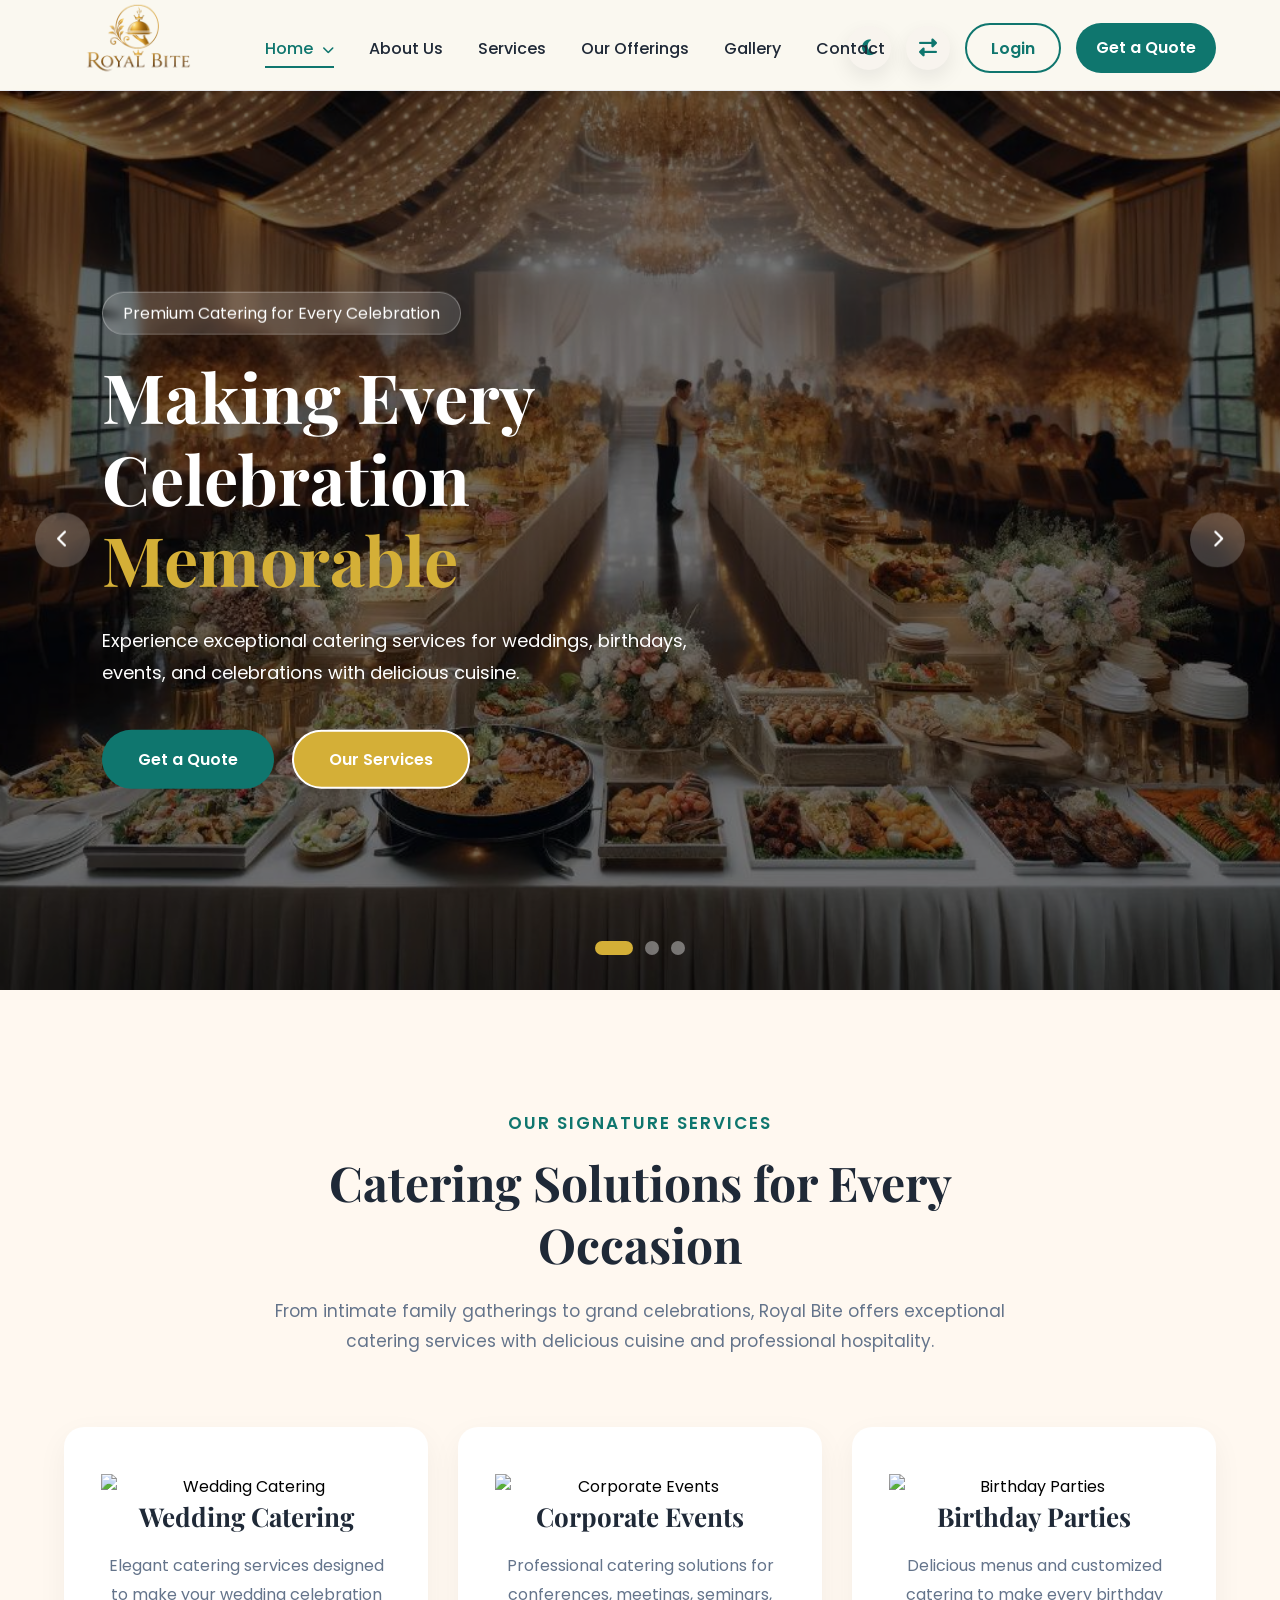
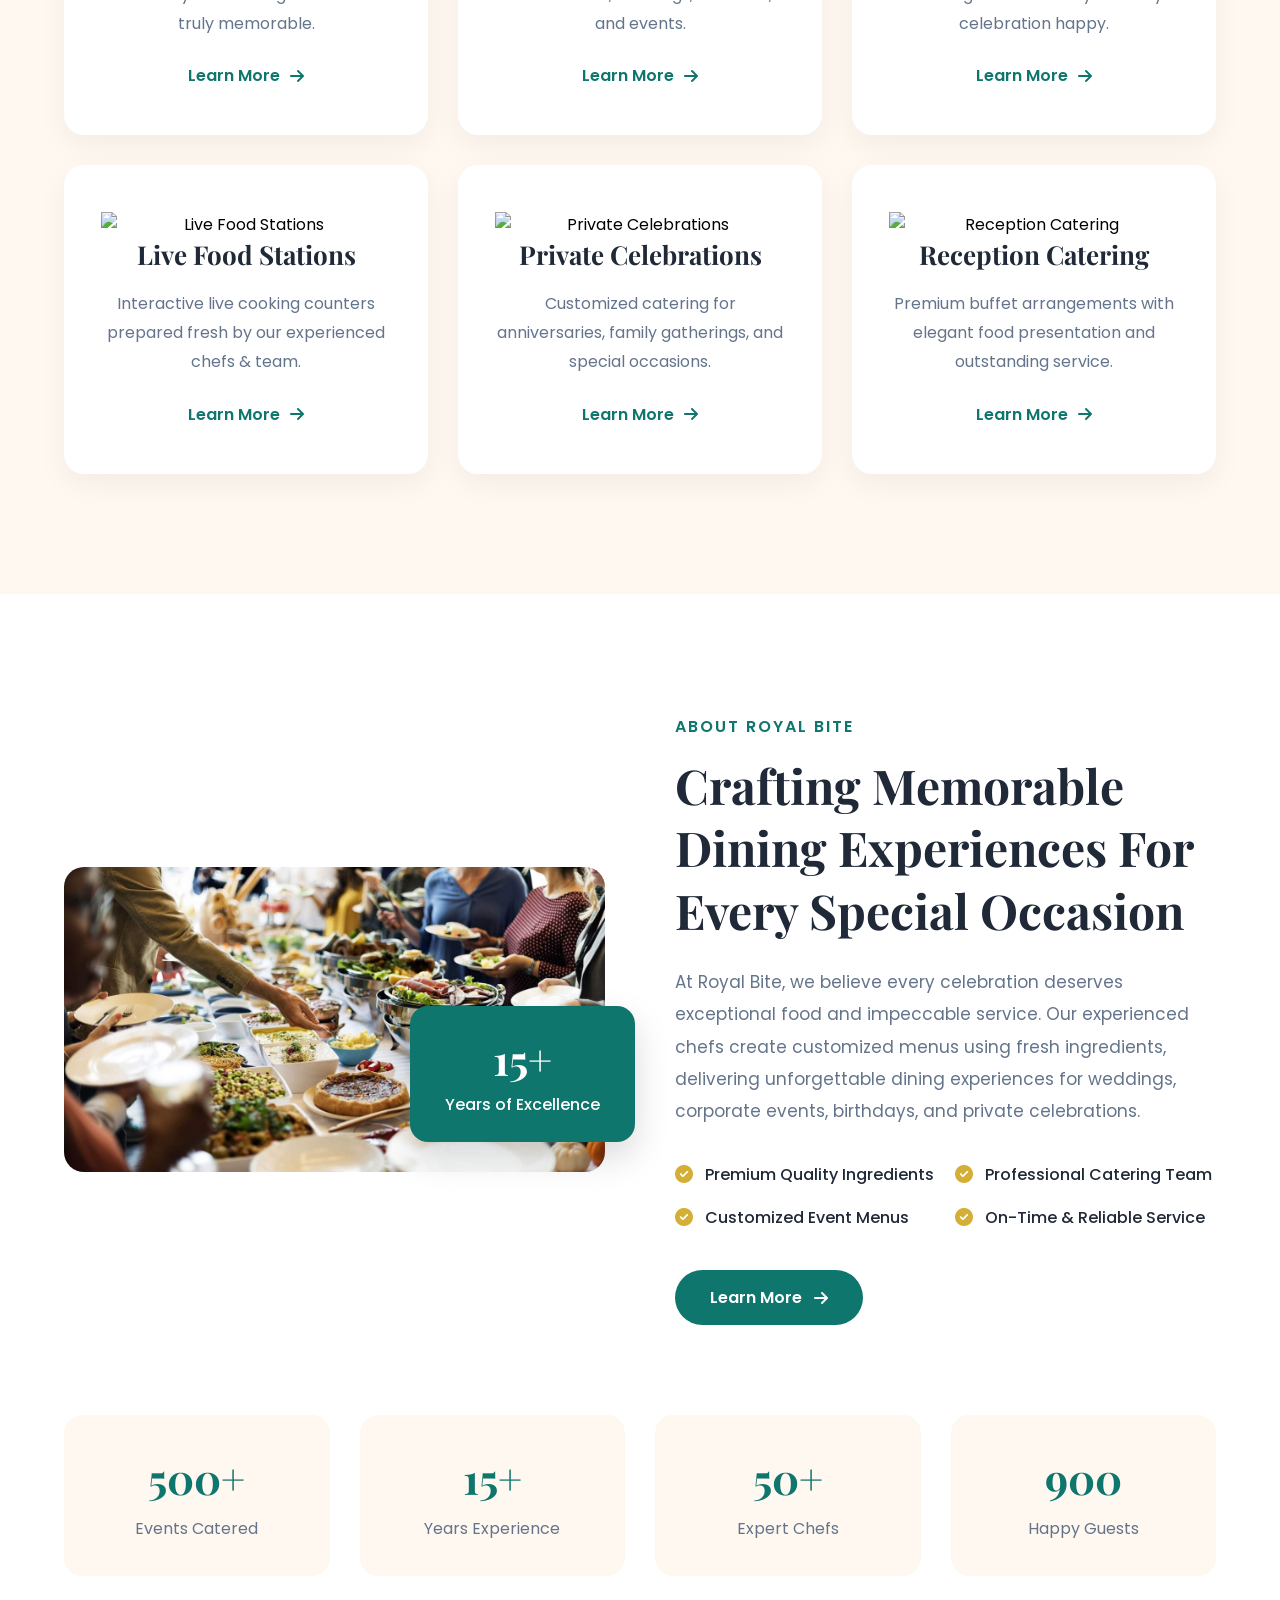
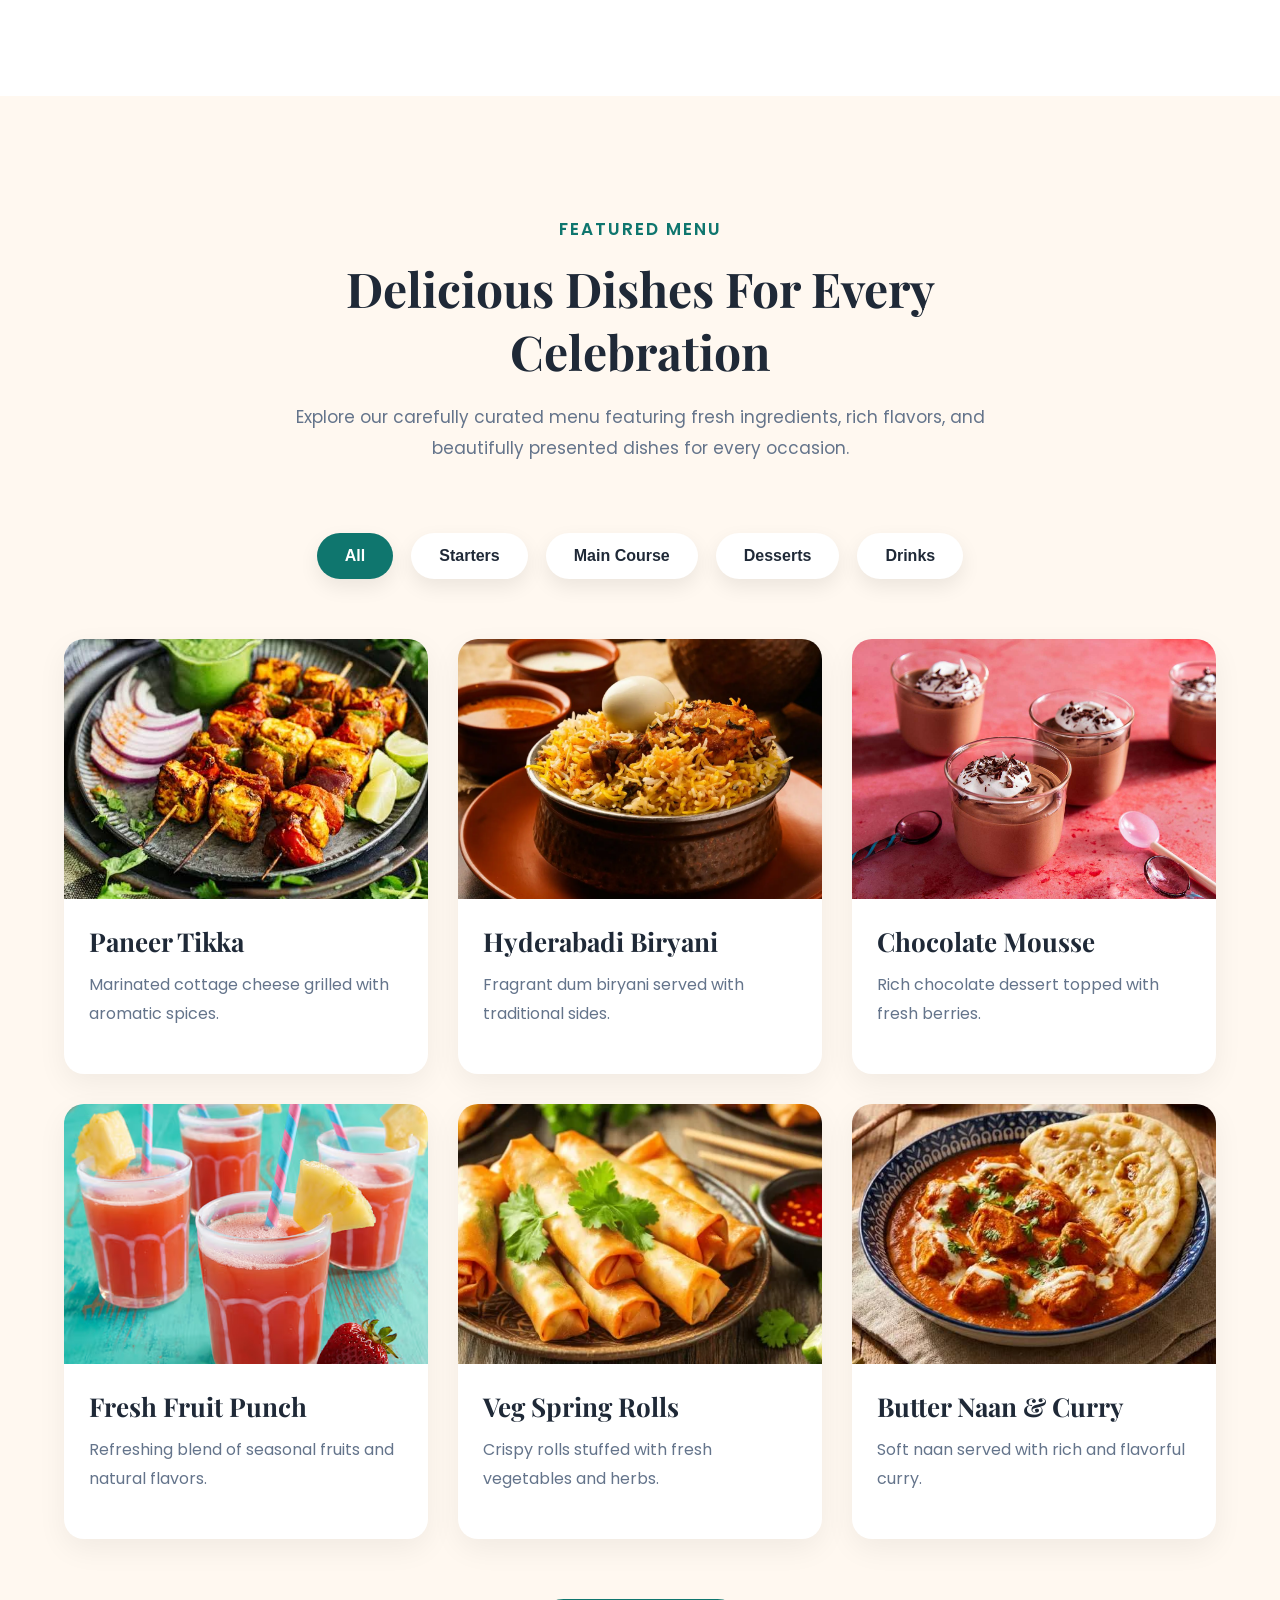
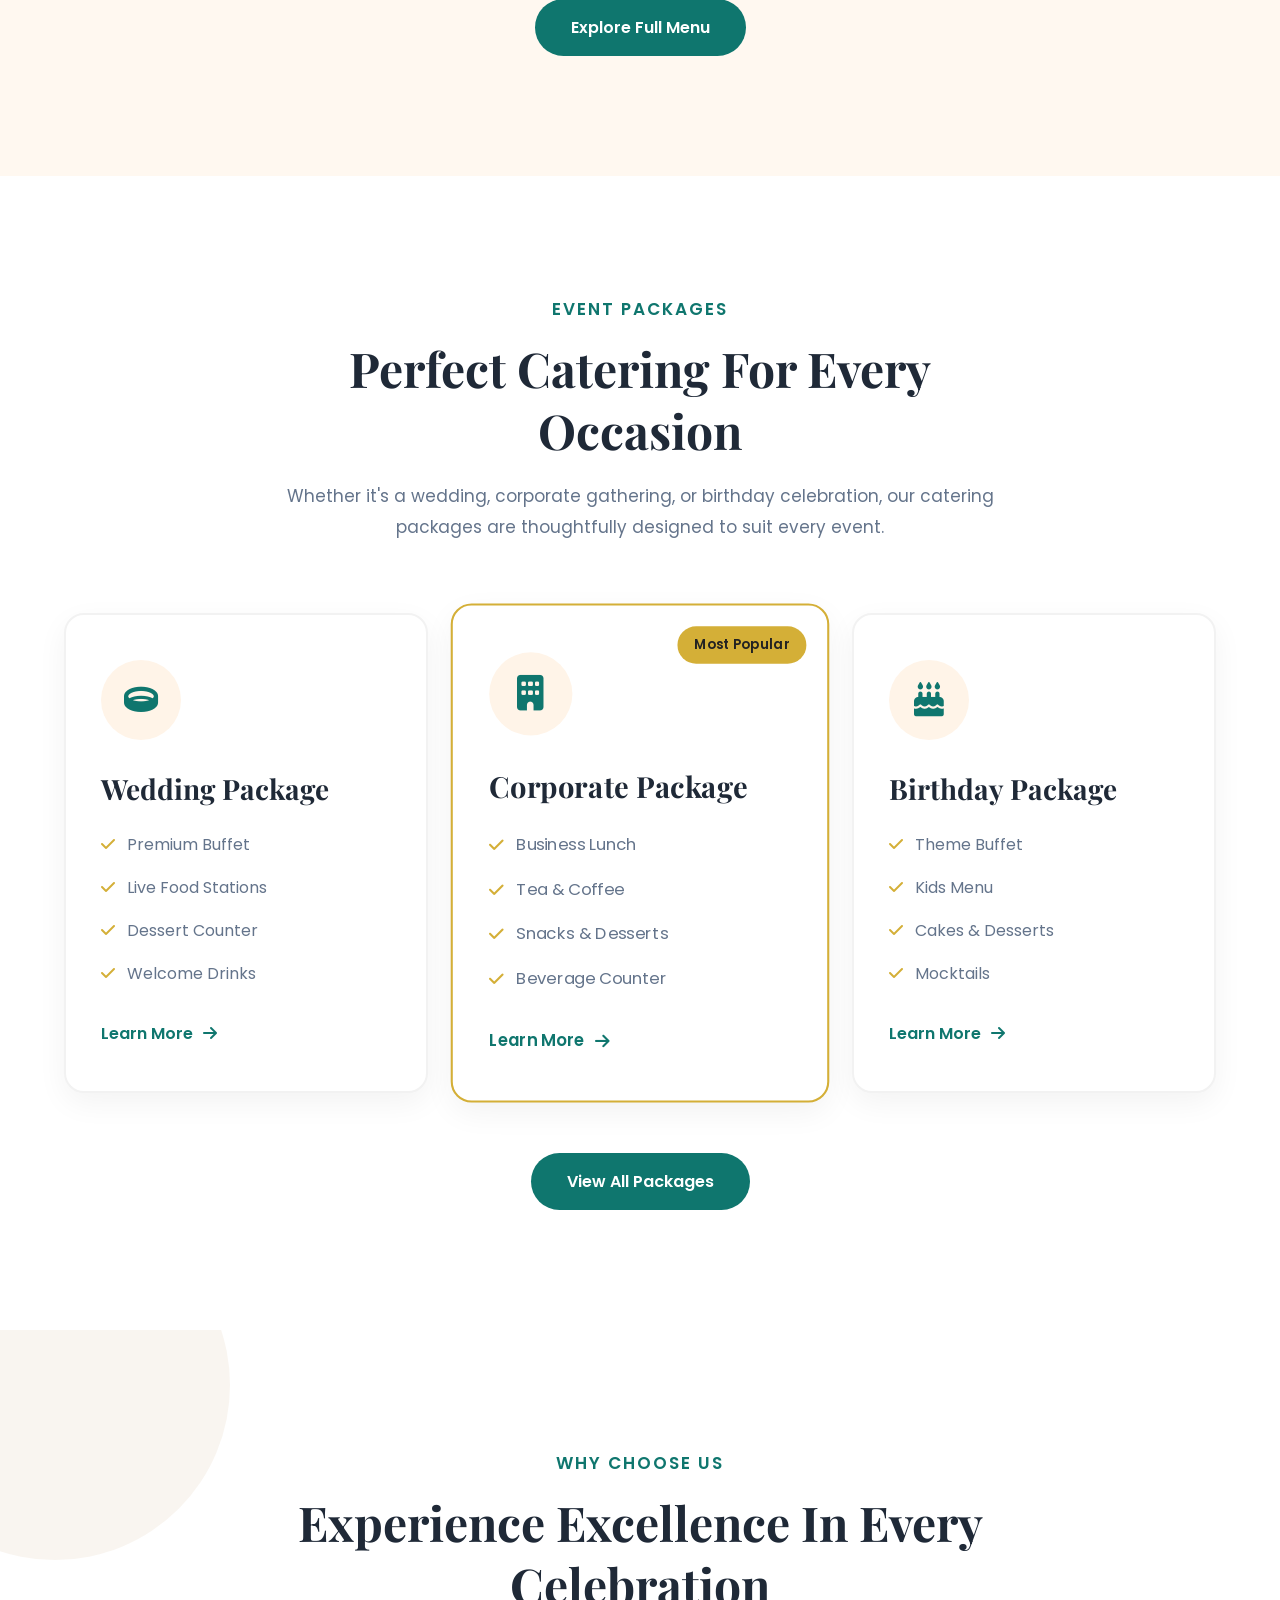
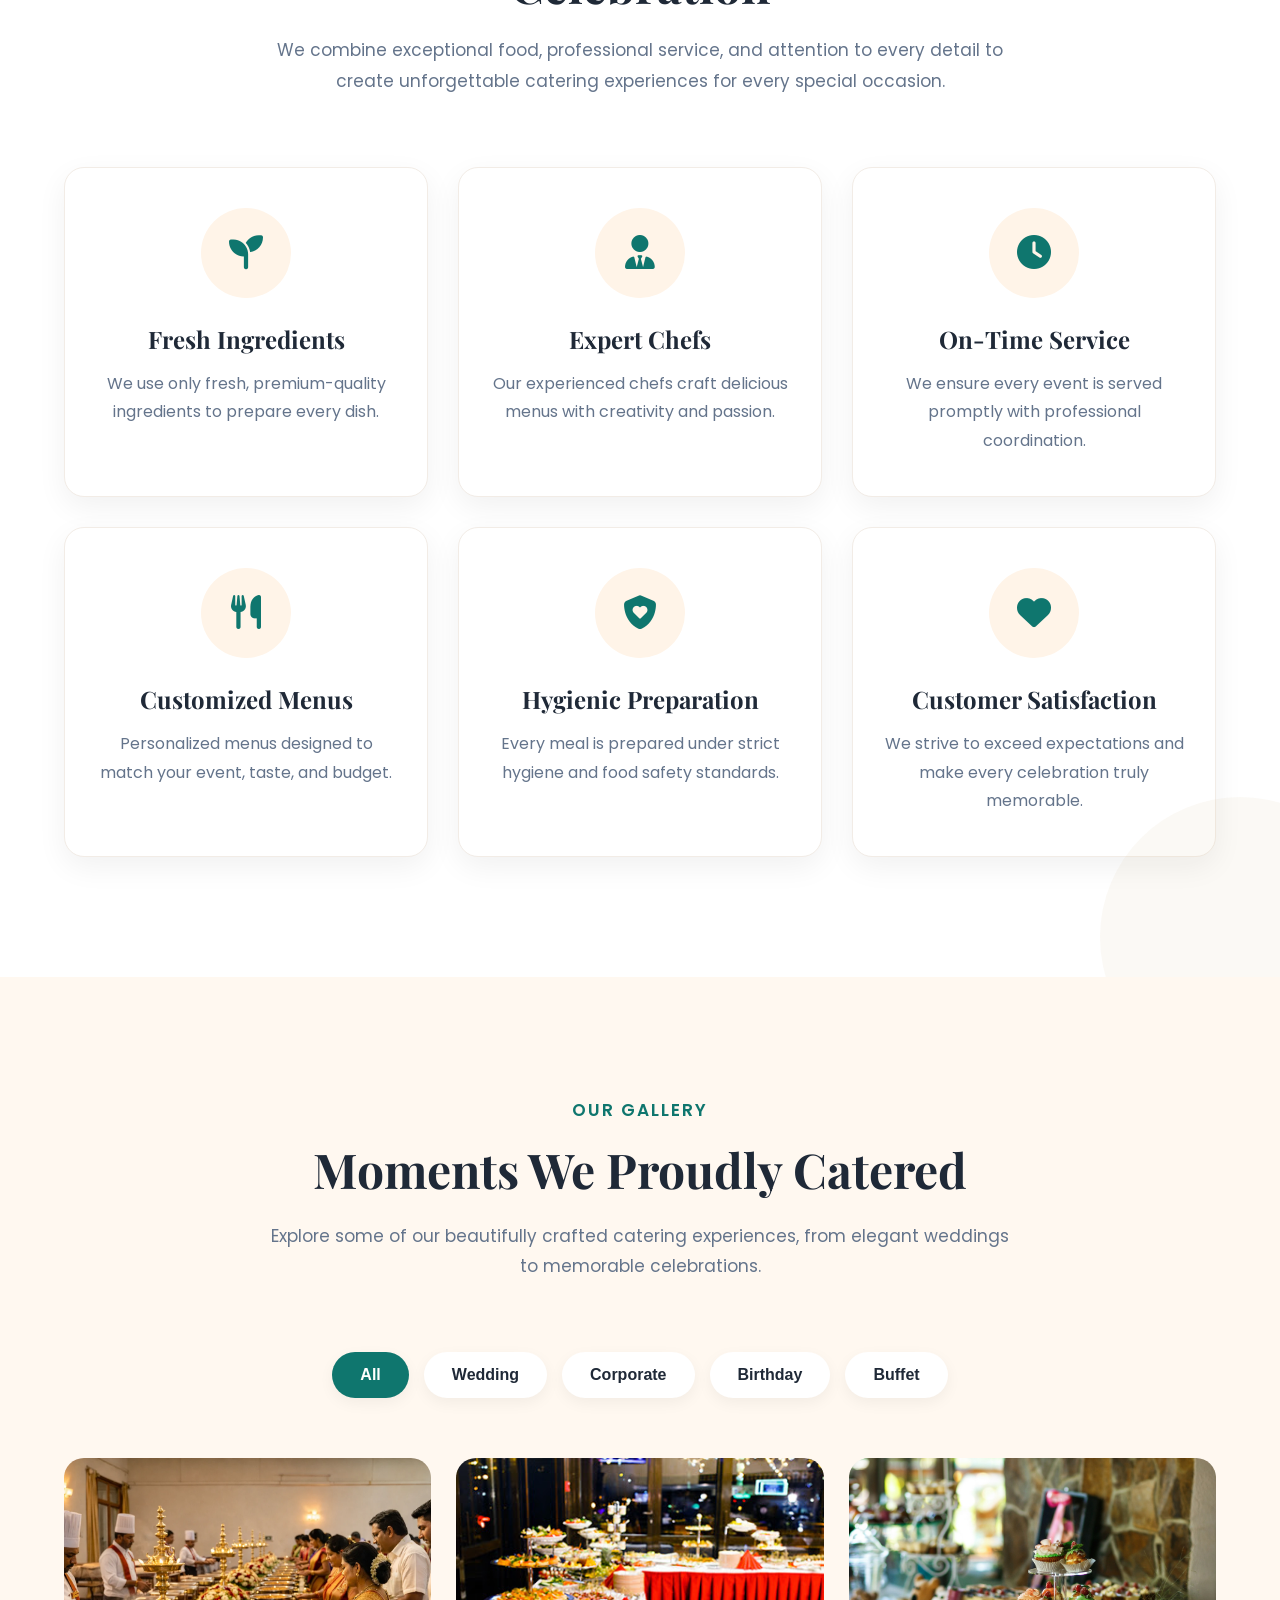
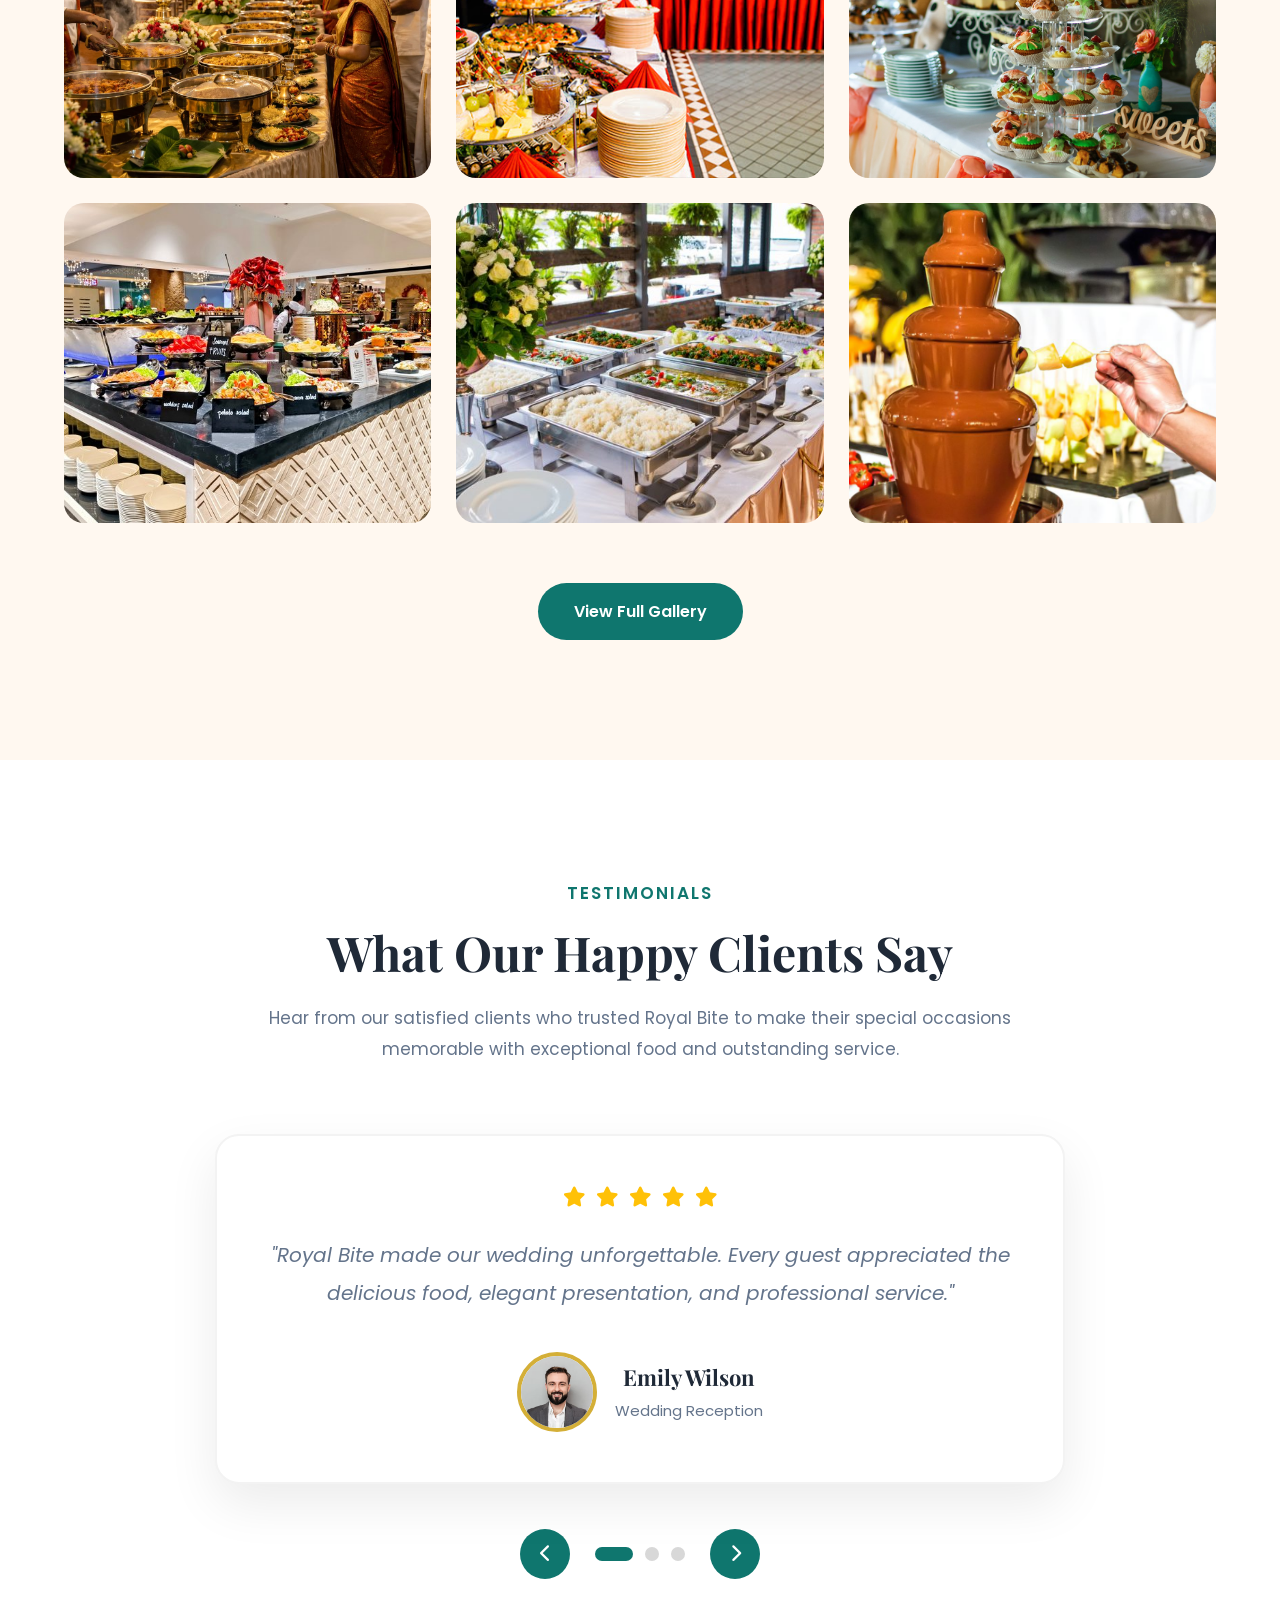
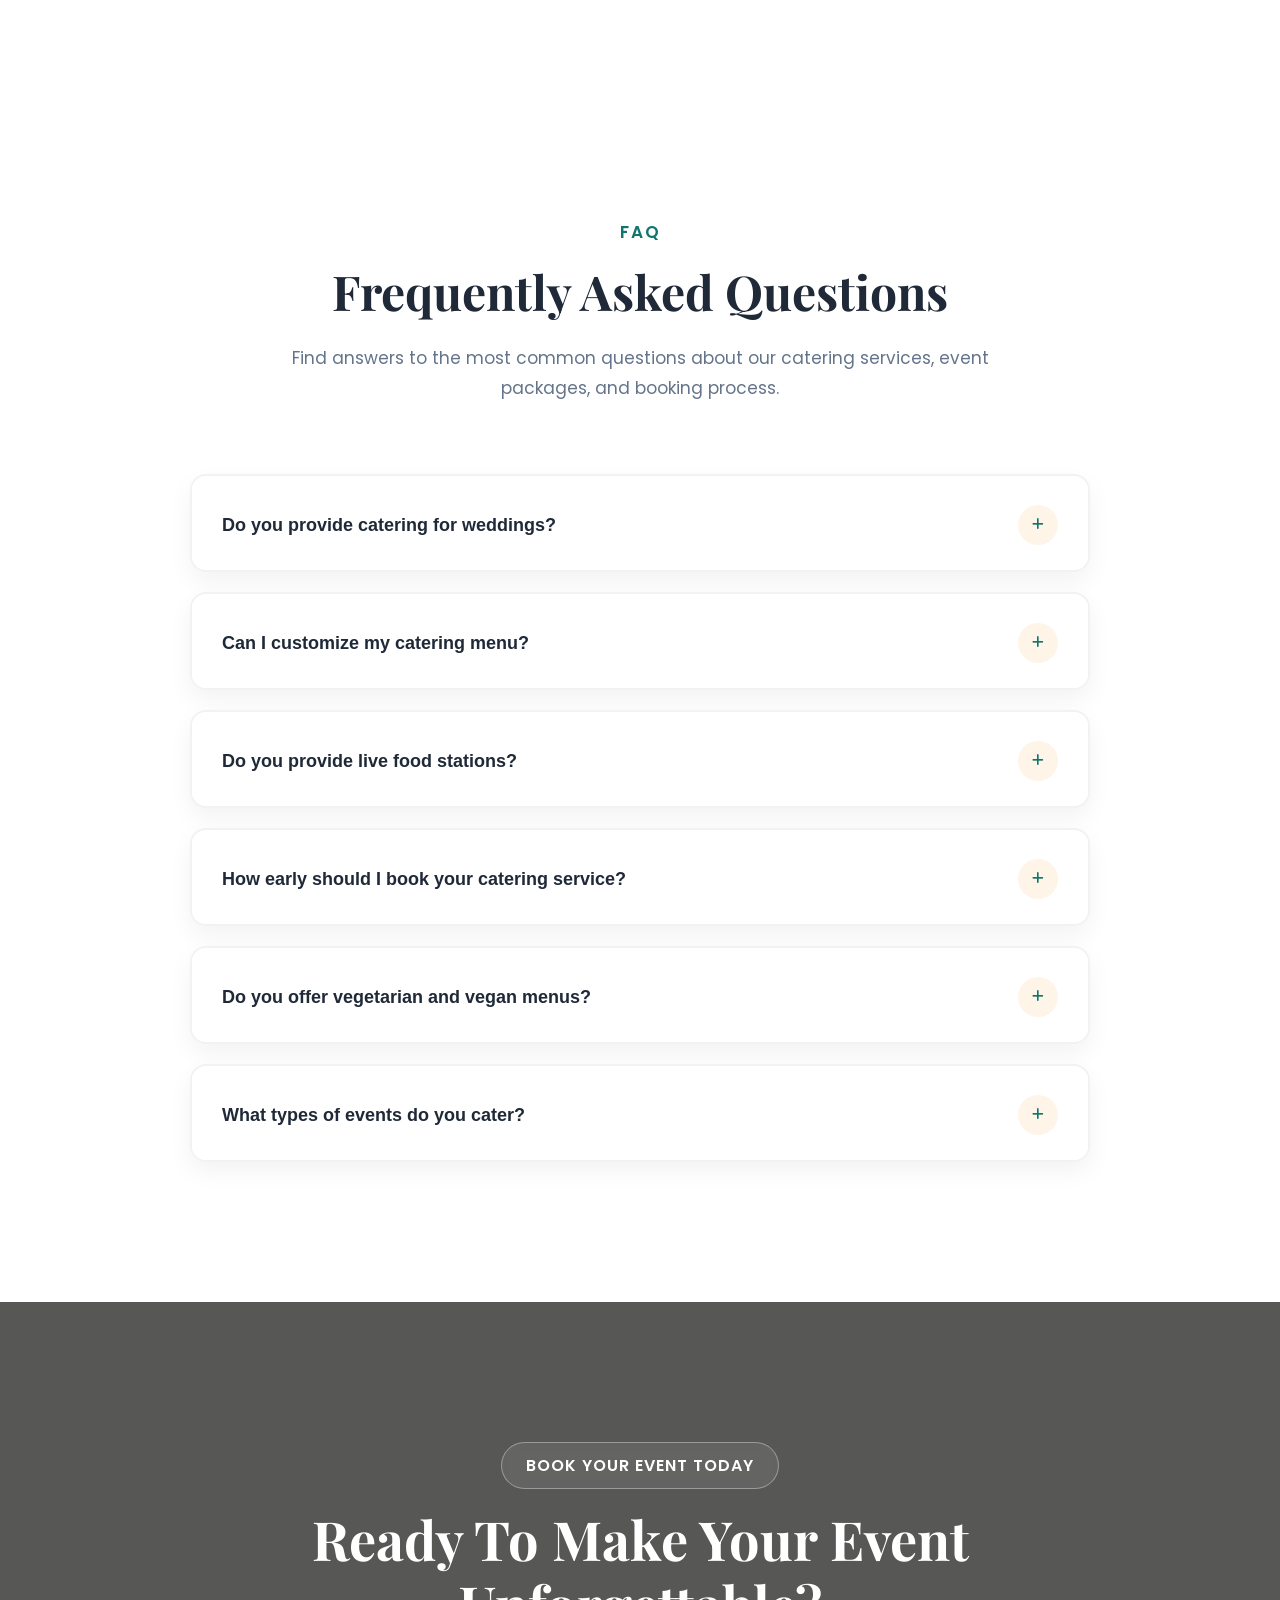
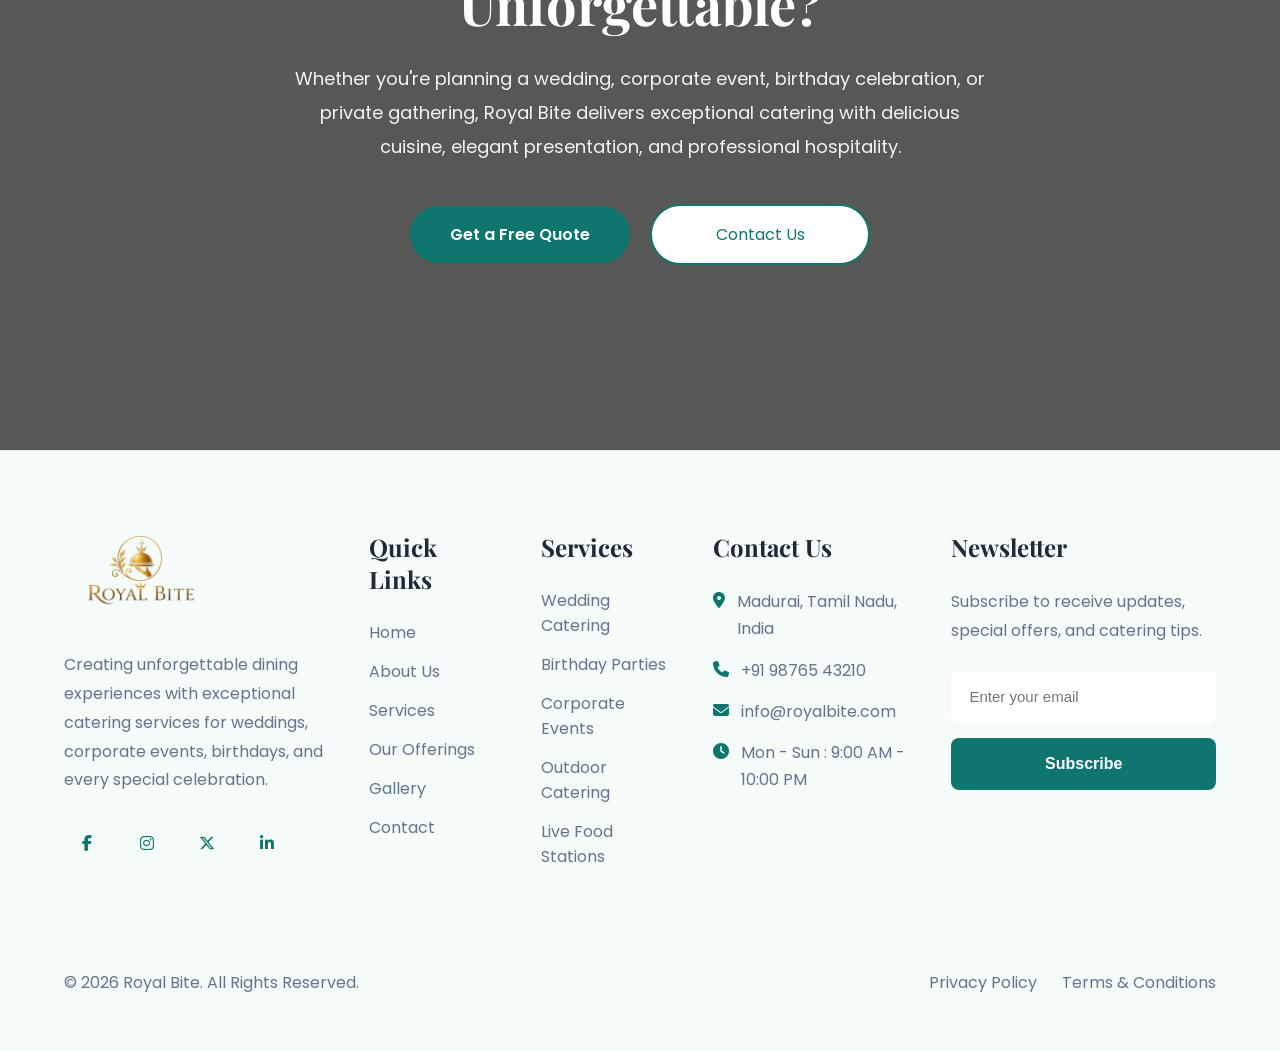
==== commit b5806d8c: "Add files via upload" ====
--- a/index.html
+++ b/index.html
@@ -314,163 +314,136 @@
 ======================================-->
 
 <section class="home-services">
-
     <div class="container">
 
         <div class="section-title">
-
             <span>Our Signature Services</span>
-
-            <h2>
-                Catering Solutions for Every Occasion
-            </h2>
-
+            <h2>Catering Solutions for Every Occasion</h2>
             <p>
                 From intimate family gatherings to grand celebrations,
                 Royal Bite offers exceptional catering services with
                 delicious cuisine and professional hospitality.
             </p>
-
         </div>
 
         <div class="home-services-grid">
 
             <!-- Wedding Catering -->
-
             <div class="home-service-card">
-
-                <div class="home-service-icon">
-                    <i class="fa-solid fa-heart"></i>
-                </div>
-
-                <h3>Wedding Catering</h3>
-
-                <p>
-                    Elegant catering services designed to make your
-                    wedding celebration truly.
-                </p>
-
-                <a href="services.html">
-                    Learn More
-                    <i class="fa-solid fa-arrow-right"></i>
-                </a>
-
+                <div class="home-service-image">
+                    <img src="images/service-wedding.jpg" alt="Wedding Catering">
+                </div>
+
+                <div class="home-service-content">
+                    <h3>Wedding Catering</h3>
+                    <p>
+                        Elegant catering services designed to make your
+                        wedding celebration truly memorable.
+                    </p>
+                    <a href="services.html">
+                        Learn More
+                        <i class="fa-solid fa-arrow-right"></i>
+                    </a>
+                </div>
             </div>
 
             <!-- Corporate Events -->
-
             <div class="home-service-card">
-
-                <div class="home-service-icon">
-                    <i class="fa-solid fa-award"></i>
-                </div>
-
-                <h3>Corporate Events</h3>
-
-                <p>
-                    Professional catering solutions for conferences,
-                    meetings, and seminar.
-                </p>
-
-                <a href="services.html">
-                    Learn More
-                    <i class="fa-solid fa-arrow-right"></i>
-                </a>
-
+                <div class="home-service-image">
+                    <img src="images/service-corporate.jpg" alt="Corporate Events">
+                </div>
+
+                <div class="home-service-content">
+                    <h3>Corporate Events</h3>
+                    <p>
+                        Professional catering solutions for conferences,
+                        meetings, seminars, and events.
+                    </p>
+                    <a href="services.html">
+                        Learn More
+                        <i class="fa-solid fa-arrow-right"></i>
+                    </a>
+                </div>
             </div>
 
             <!-- Birthday Parties -->
-
             <div class="home-service-card">
-
-                <div class="home-service-icon">
-                    <i class="fa-solid fa-cake-candles"></i>
-                </div>
-
-                <h3>Birthday Parties</h3>
-
-                <p>
-                    Delicious menus and customized catering to make
-                    every birthday celebration.
-                </p>
-
-                <a href="services.html">
-                    Learn More
-                    <i class="fa-solid fa-arrow-right"></i>
-                </a>
-
+                <div class="home-service-image">
+                    <img src="images/service-birthday.jpg" alt="Birthday Parties">
+                </div>
+
+                <div class="home-service-content">
+                    <h3>Birthday Parties</h3>
+                    <p>
+                        Delicious menus and customized catering to make
+                        every birthday celebration happy.
+                    </p>
+                    <a href="services.html">
+                        Learn More
+                        <i class="fa-solid fa-arrow-right"></i>
+                    </a>
+                </div>
             </div>
 
             <!-- Live Food Stations -->
-
             <div class="home-service-card">
-
-                <div class="home-service-icon">
-                    <i class="fa-solid fa-fire-burner"></i>
-                </div>
-
-                <h3>Live Food Stations</h3>
-
-                <p>
-                    Interactive live cooking counters prepared fresh
-                    by our experienced chefs.
-                </p>
-
-                <a href="services.html">
-                    Learn More
-                    <i class="fa-solid fa-arrow-right"></i>
-                </a>
-
+                <div class="home-service-image">
+                    <img src="images/service-livefood.jpg" alt="Live Food Stations">
+                </div>
+
+                <div class="home-service-content">
+                    <h3>Live Food Stations</h3>
+                    <p>
+                        Interactive live cooking counters prepared fresh
+                        by our experienced chefs & team.
+                    </p>
+                    <a href="services.html">
+                        Learn More
+                        <i class="fa-solid fa-arrow-right"></i>
+                    </a>
+                </div>
             </div>
 
             <!-- Private Celebrations -->
-
             <div class="home-service-card">
-
-                <div class="home-service-icon">
-                    <i class="fa-solid fa-champagne-glasses"></i>
-                </div>
-
-                <h3>Private Celebrations</h3>
-
-                <p>
-                    Customized catering for anniversaries, family
-                    gatherings, and special occasions.
-                </p>
-
-                <a href="services.html">
-                    Learn More
-                    <i class="fa-solid fa-arrow-right"></i>
-                </a>
-
+                <div class="home-service-image">
+                    <img src="images/service-private.jpg" alt="Private Celebrations">
+                </div>
+
+                <div class="home-service-content">
+                    <h3>Private Celebrations</h3>
+                    <p>
+                        Customized catering for anniversaries, family
+                        gatherings, and special occasions.
+                    </p>
+                    <a href="services.html">
+                        Learn More
+                        <i class="fa-solid fa-arrow-right"></i>
+                    </a>
+                </div>
             </div>
 
             <!-- Reception Catering -->
-
             <div class="home-service-card">
-
-                <div class="home-service-icon">
-                    <i class="fa-solid fa-bell-concierge"></i>
-                </div>
-
-                <h3>Reception Catering</h3>
-
-                <p>
-                    Premium buffet arrangements with elegant food
-                    presentation and outstanding service.
-                </p>
-
-                <a href="services.html">
-                    Learn More
-                    <i class="fa-solid fa-arrow-right"></i>
-                </a>
-
-            </div>
-
-        </div>
-
+                <div class="home-service-image">
+                    <img src="images/service-reception.jpg" alt="Reception Catering">
+                </div>
+
+                <div class="home-service-content">
+                    <h3>Reception Catering</h3>
+                    <p>
+                        Premium buffet arrangements with elegant food
+                        presentation and outstanding service.
+                    </p>
+                    <a href="services.html">
+                        Learn More
+                        <i class="fa-solid fa-arrow-right"></i>
+                    </a>
+                </div>
+            </div>
+
+        </div>
     </div>
-
 </section>
 
 <!--=====================================
--- a/css/style.css
+++ b/css/style.css
@@ -877,7 +877,7 @@
 
 }
 
-.secondary-btn{
+.hero-btn .secondary-btn{
 
     padding:15px 35px;
 
@@ -4393,7 +4393,7 @@
 
     width:100%;
 
-    height:320px;
+    height:420px;
 
     object-fit:cover;
 
@@ -5233,91 +5233,90 @@
 
 }
 
+.cta-section .cta-buttons .secondary-btn{
+
+    min-width:220px;
+    border:2px solid var(--primary-color); /* green border */
+    border-radius:50px;
+    background:transparent;
+    color:var(--primary-color);
+    transition:all 0.3s ease;
+}
+
+.cta-buttons .secondary-btn:hover{
+
+    background:var(--white);
+
+    color:var(--primary-color);
+
+}
+
+/*=====================================
+    FEATURES
+======================================*/
+
+.cta-features{
+
+    display:flex;
+
+    justify-content:center;
+
+    gap:35px;
+
+    flex-wrap:wrap;
+
+    position:relative;
+
+    z-index:2;
+
+}
+
+.cta-feature{
+
+    display:flex;
+
+    align-items:center;
+
+    gap:10px;
+
+    color:var(--text);
+
+    font-weight:500;
+
+}
+
+.cta-feature i{
+
+    color:#FFD36B;
+
+    font-size:18px;
+
+}
+
+/*=====================================
+    HOVER EFFECTS
+======================================*/
+
+.cta-wrapper{
+
+    transition:.4s;
+
+}
+
+.cta-wrapper:hover{
+
+    transform:translateY(-6px);
+
+    box-shadow:0 25px 70px rgba(0,0,0,.2);
+
+}
+
+.cta-buttons .primary-btn,
+
 .cta-buttons .secondary-btn{
 
-    min-width:220px;
-
-    border:2px solid #fff;
-
-    background:transparent;
-
-    color:var(--primary-color)
-
-}
-
-.cta-buttons .secondary-btn:hover{
-
-    background:#fff;
-
-    color:var(--primary-color);
-
-}
-
-/*=====================================
-    FEATURES
-======================================*/
-
-.cta-features{
-
-    display:flex;
-
-    justify-content:center;
-
-    gap:35px;
-
-    flex-wrap:wrap;
-
-    position:relative;
-
-    z-index:2;
-
-}
-
-.cta-feature{
-
-    display:flex;
-
-    align-items:center;
-
-    gap:10px;
-
-    color:var(--text);
-
-    font-weight:500;
-
-}
-
-.cta-feature i{
-
-    color:#FFD36B;
-
-    font-size:18px;
-
-}
-
-/*=====================================
-    HOVER EFFECTS
-======================================*/
-
-.cta-wrapper{
-
-    transition:.4s;
-
-}
-
-.cta-wrapper:hover{
-
-    transform:translateY(-6px);
-
-    box-shadow:0 25px 70px rgba(0,0,0,.2);
-
-}
-
-.cta-buttons .primary-btn,
-
-.cta-buttons .secondary-btn{
-
     transition:.3s;
+    border: var(--primary-color);
 
 }
 
@@ -8129,7 +8128,7 @@
     align-items: center;
     min-height: 52px;
     padding: 0 24px;
-    background: #F4EBDF;
+    
     border-radius: 999px;
     color: var(--primary-color);
     font-weight: 600;
@@ -8173,10 +8172,12 @@
 
     grid-template-columns:repeat(2,1fr);
 
-    gap:20px 40px;
+    gap:18px 40px;
 
     margin-bottom:40px;
 
+    margin-top: 30px;
+
 }
 
 .booking-item{
@@ -8185,7 +8186,7 @@
 
     align-items:center;
 
-    gap:14px;
+    gap:12px;
 
     font-size:16px;
 
@@ -8193,7 +8194,17 @@
 
     color:var(--black);
 
-}
+    background:transparent;
+
+    padding: 10px 0;
+
+}
+
+.booking-item:last-child,
+.booking-item:nth-last-child(2){
+    border-bottom:none;
+}
+
 
 .booking-item i{
 
@@ -8521,44 +8532,45 @@
     BUTTON
 ======================================*/
 
-.package-btn{
-
-    display:flex;
-
+/* Secondary button style */
+.package-btn.secondary{
+    display:inline-flex;
+    align-items:center;
     justify-content:center;
-
+    width:100%;
+    padding:15px 24px;
+    border:2px solid var(--primary-color);
+    border-radius:50px;
+    background:transparent;
+    color:var(--primary-color);
+    font-weight:600;
+    transition:all 0.3s ease;
+}
+
+.package-btn.secondary:hover{
+    background:var(--primary-color);
+    color:#fff;
+}
+
+/* Primary button (Gold package) */
+.package-btn.primary{
+    display:inline-flex;
     align-items:center;
-
+    justify-content:center;
     width:100%;
-
-    padding:16px;
-
+    padding:15px 24px;
+    border:2px solid var(--primary-color);
     border-radius:50px;
-
     background:var(--primary-color);
-
     color:#fff;
-
     font-weight:600;
-
-    transition:.4s;
-
-    text-decoration:none;
-
-    border: 2px solid transparent;
-
-}
-
-.catering-packages .package-btn:hover{
-
-    background:var(--white);
-
-    transform:translateY(-3px);
-
-    border-color: var(--primary-color);
-
-}
-
+    transition:all 0.3s ease;
+}
+
+.package-btn.primary:hover{
+    background:#0f6b62;
+    border-color:#0f6b62;
+}
 /*=====================================
     SERVICES FAQ
 ======================================*/
@@ -12843,7 +12855,7 @@
 
 .login-container{
    width:100%;
-    max-width:460px;
+    max-width:560px;
     background:#fff;
     border-radius:28px;
     padding:30px 35px 40px;
@@ -12961,6 +12973,8 @@
     flex-direction:column;
 
     gap:22px;
+
+    width: 100%;
 
 }
 
@@ -13744,7 +13758,27 @@
     padding: 80px 0 40px;
     border-top:none;
 }
-
+/* Footer links in dark mode */
+body.dark-mode .footer-box ul li a{
+    color:#E8ECEF;
+    font-weight:500;
+    transition:color 0.3s ease;
+}
+
+body.dark-mode .footer-box ul li a:hover{
+    color:var(--primary-color);
+}
+
+/* Footer headings */
+body.dark-mode .footer-box h3{
+    color:#FFFFFF;
+}
+
+/* Footer paragraph text */
+body.dark-mode .footer-box p,
+body.dark-mode .contact-info li{
+    color:#D1D5DB;
+}
 body.dark-mode .footer-bottom{
     border-top:1px solid #2a2f3a;
 }
@@ -14265,7 +14299,7 @@
 }
 
 body.dark-mode .booking-item span {
-    background: #1F2937;
+    
     color: #F8FAFC; /* make text visible */
     border: 1px solid rgba(15,118,110,0.25);
 }
@@ -15878,4 +15912,15 @@
     background:#0F766E;
     border-color:#0F766E;
     color:#ffffff;
+}
+/* Dark mode calendar icon */
+body.dark-mode input[type="date"]::-webkit-calendar-picker-indicator{
+    filter: brightness(0) invert(1);
+    opacity:1;
+    cursor:pointer;
+}
+
+/* Firefox */
+body.dark-mode input[type="date"]{
+    color-scheme: dark;
 }
--- a/css/responsive.css
+++ b/css/responsive.css
@@ -1437,17 +1437,12 @@
 
     .home-packages-grid{
 
-        grid-template-columns:repeat(2,1fr);
+        grid-template-columns:repeat(1,1fr);
 
         gap:25px;
 
     }
-    .home-packages-grid .home-package-card:last-child{
-        grid-column:1 / -1;   /* span both columns */
-        justify-self:center;  /* center horizontally */
-        width:100%;
-        max-width:380px;
-    }
+    
 
     .home-package-card.featured{
 
@@ -3902,6 +3897,7 @@
     .team-image img{
 
         height:280px;
+        width: 100%;
 
     }
 
@@ -3939,7 +3935,8 @@
 
     .team-image img{
 
-        height:340px;
+        height:420px;
+        
 
     }
 
@@ -3965,7 +3962,7 @@
 
     .team-image img{
 
-        height:300px;
+        height:400px;
 
     }
 
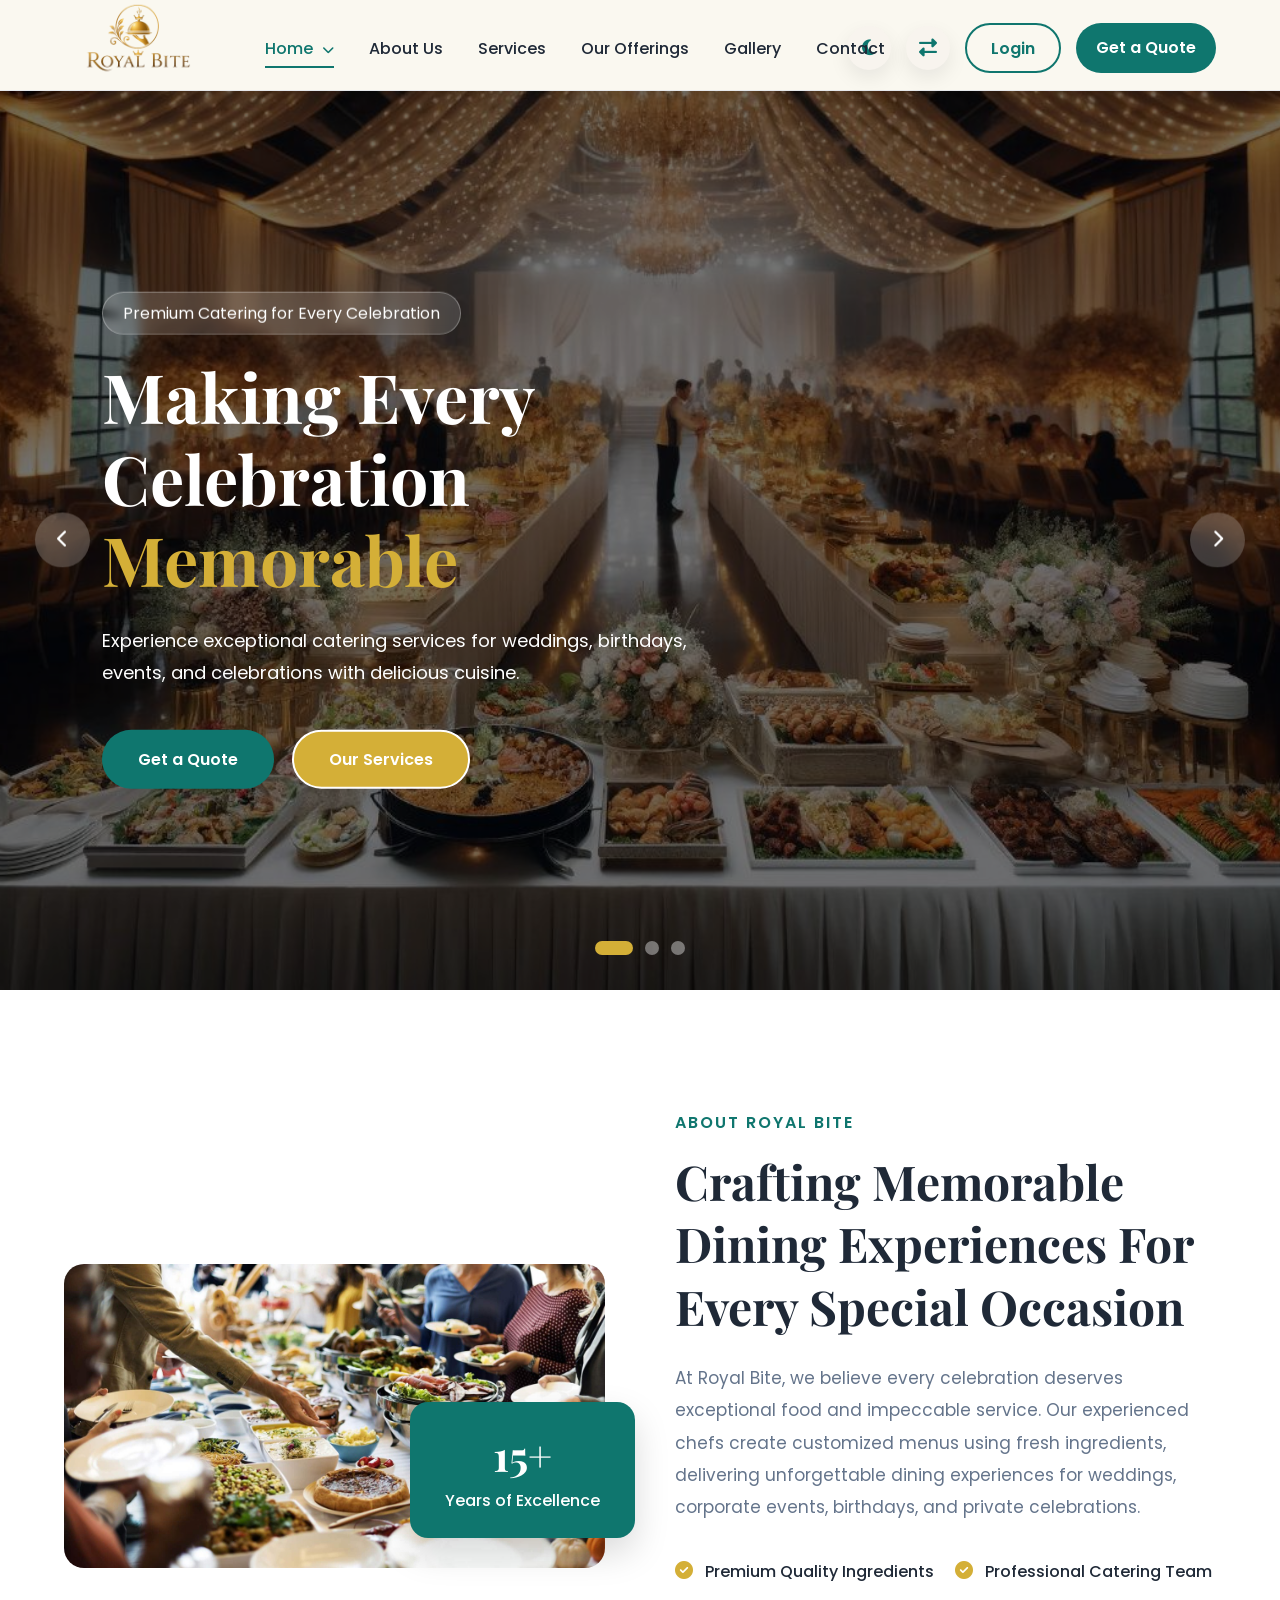
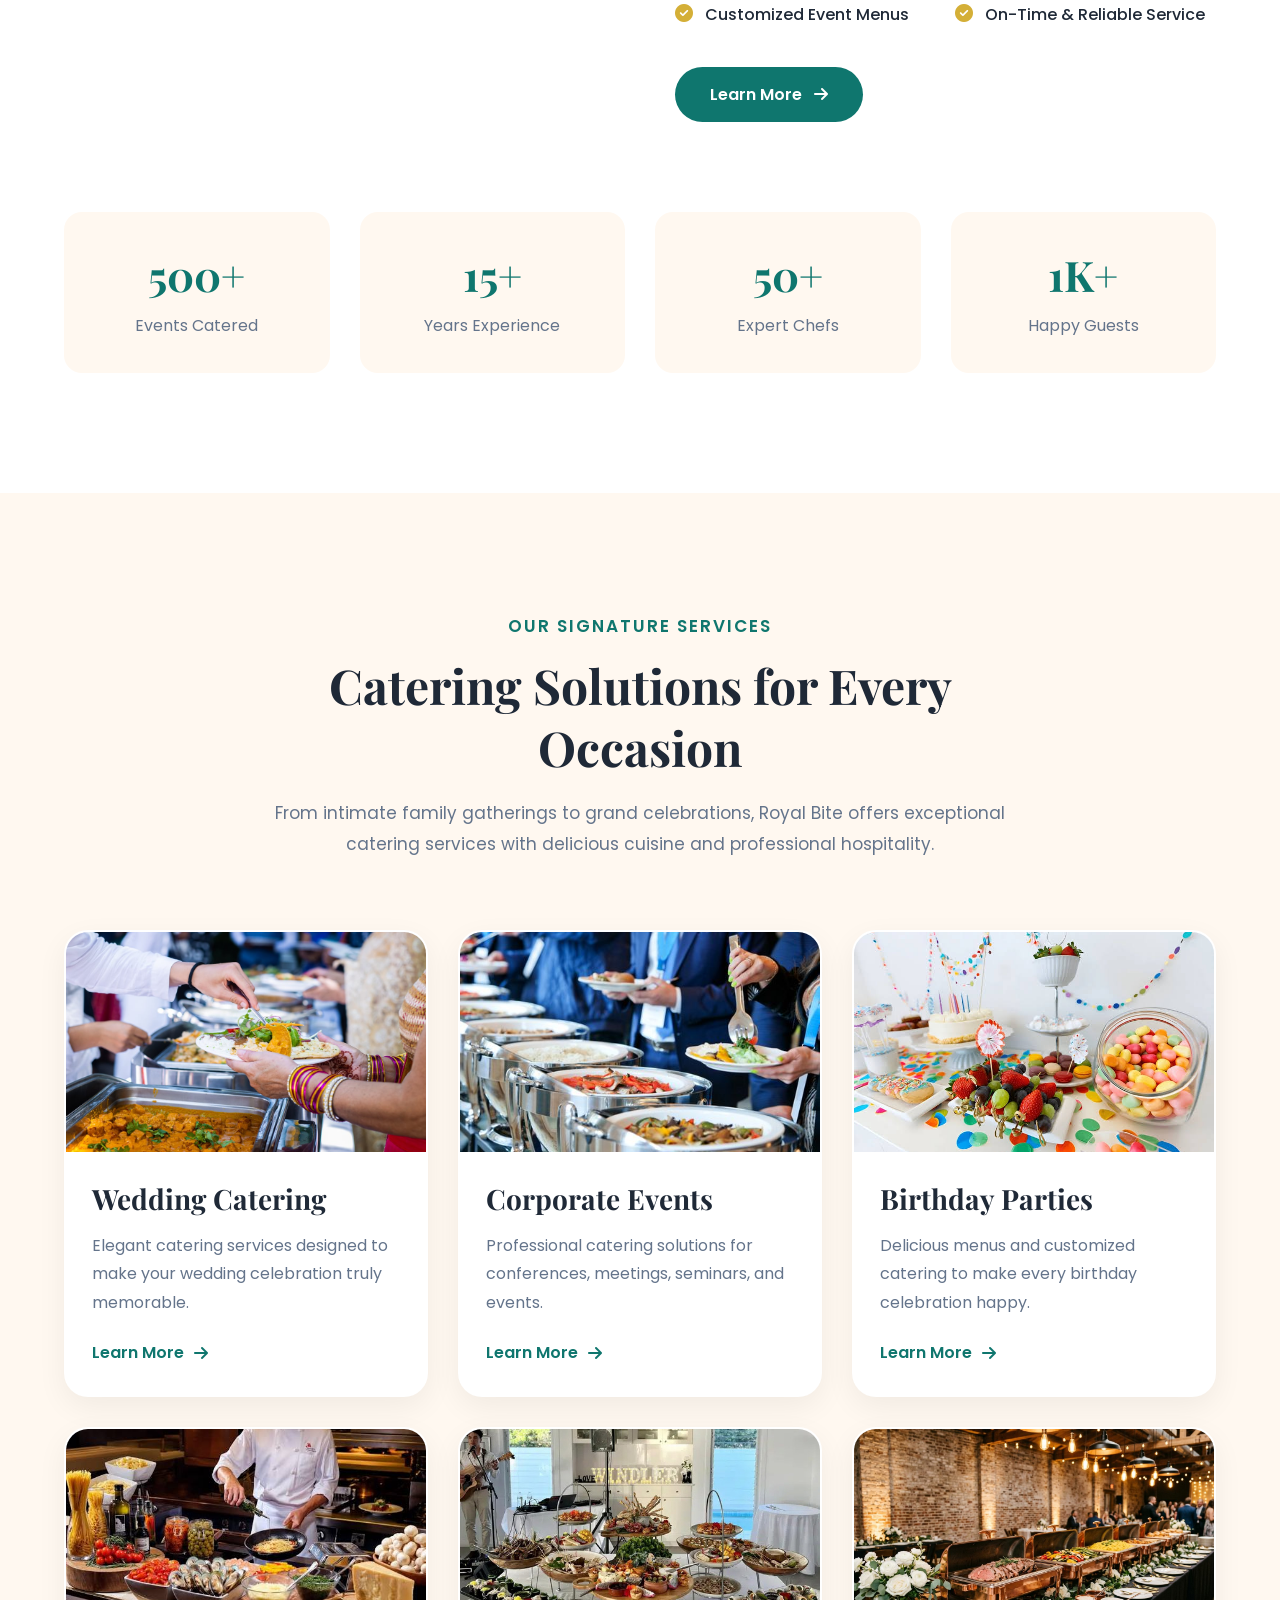
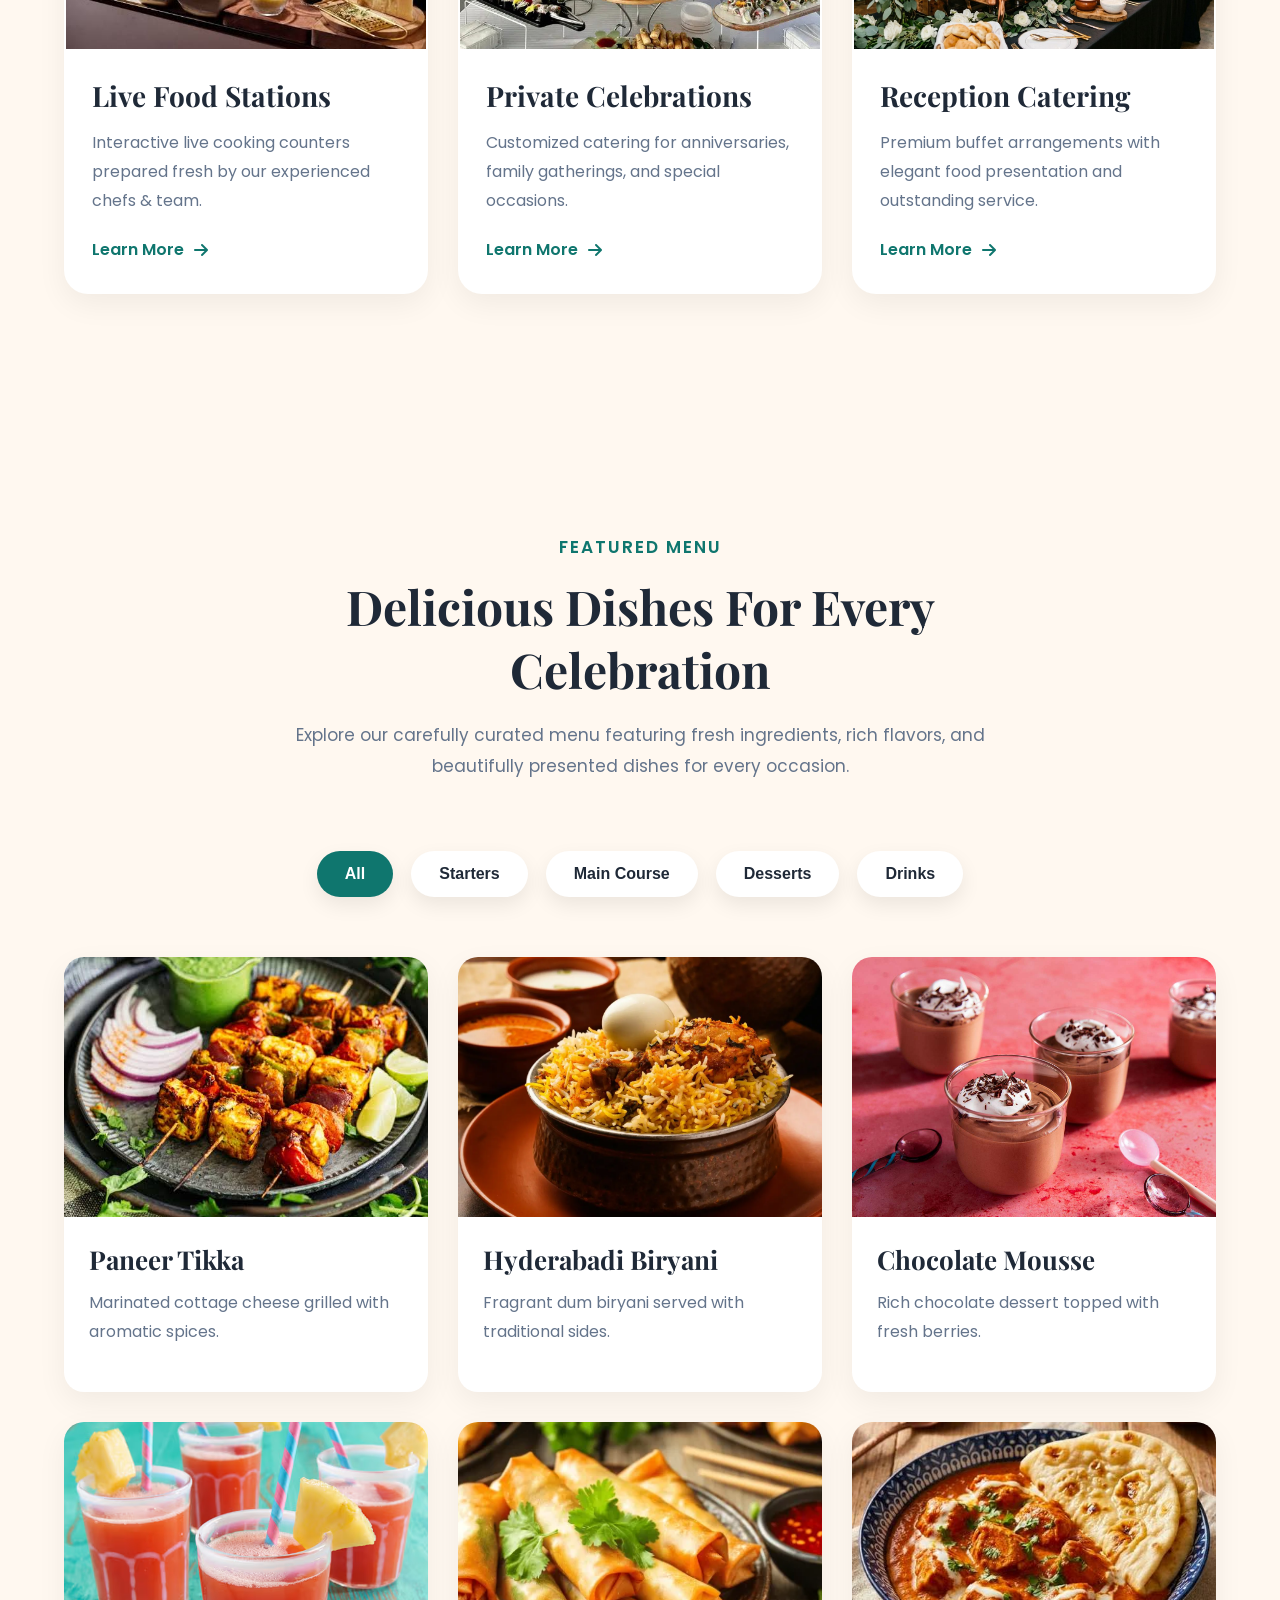
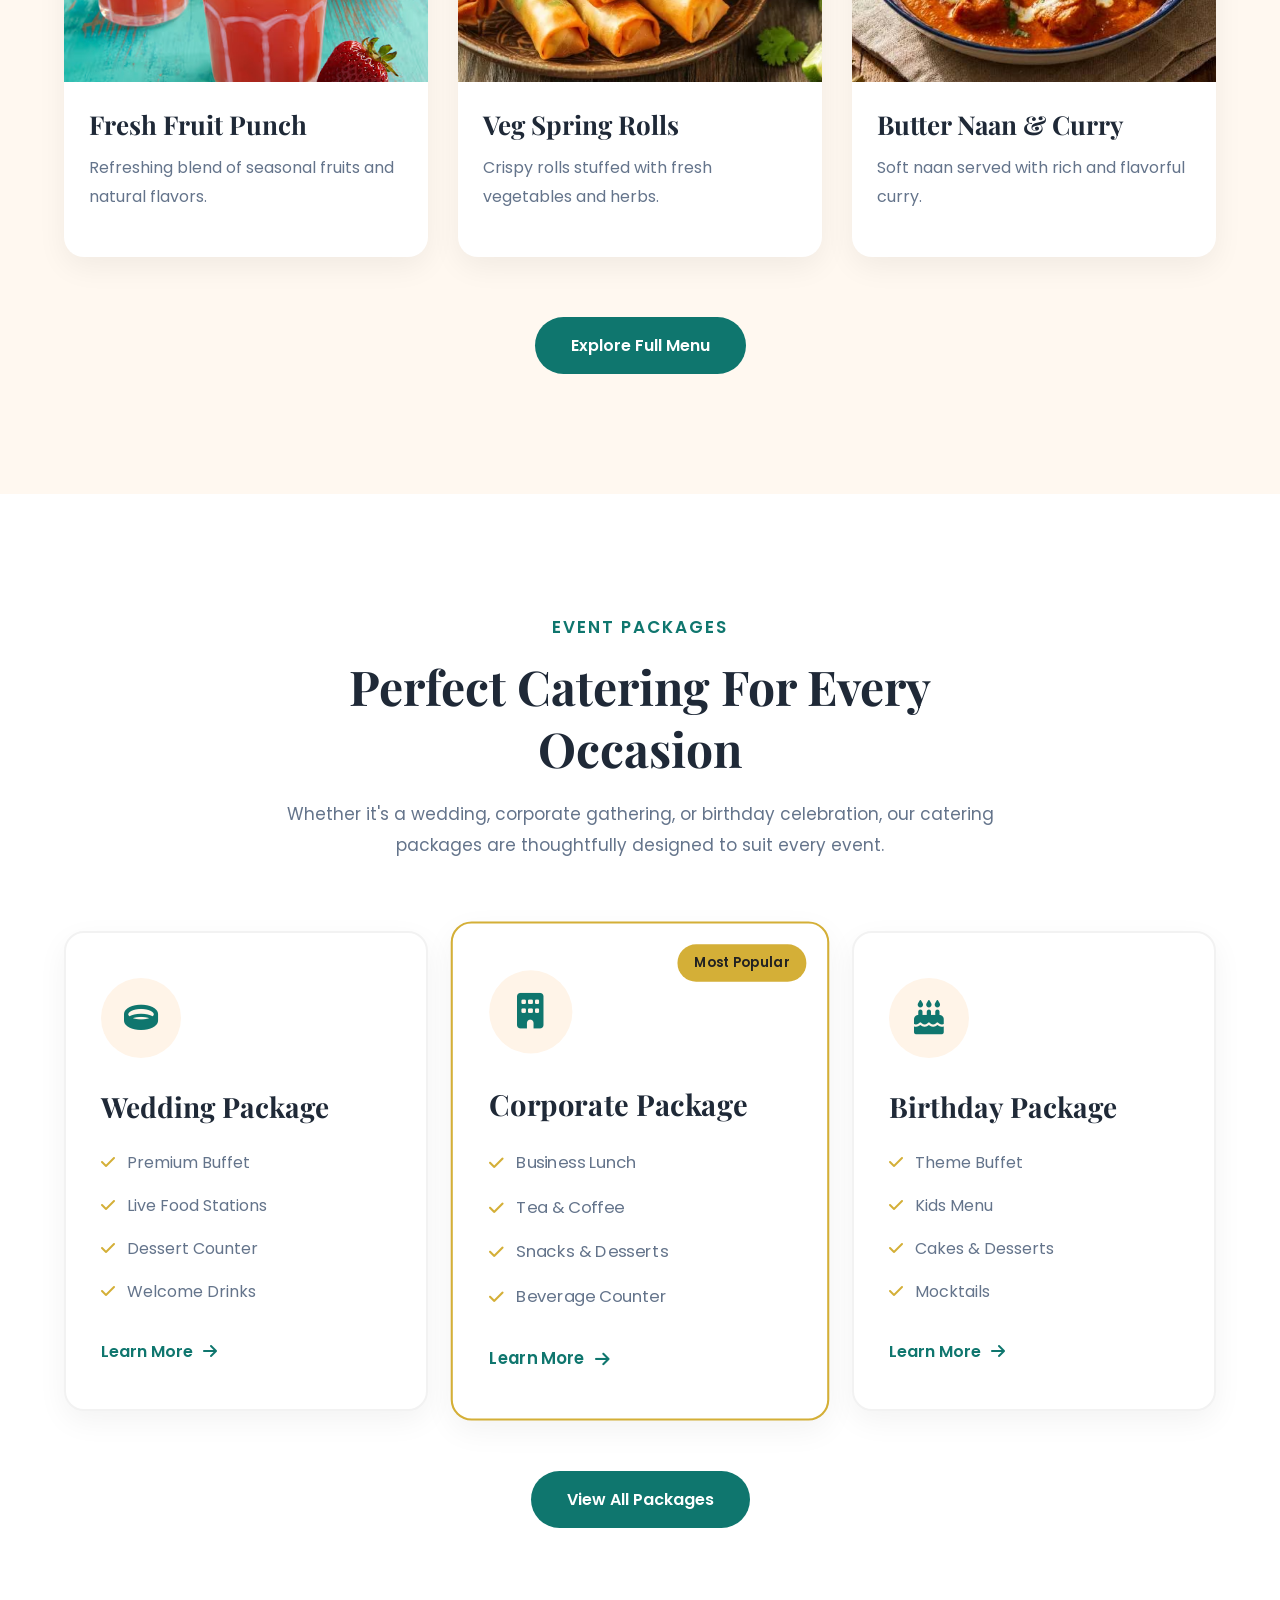
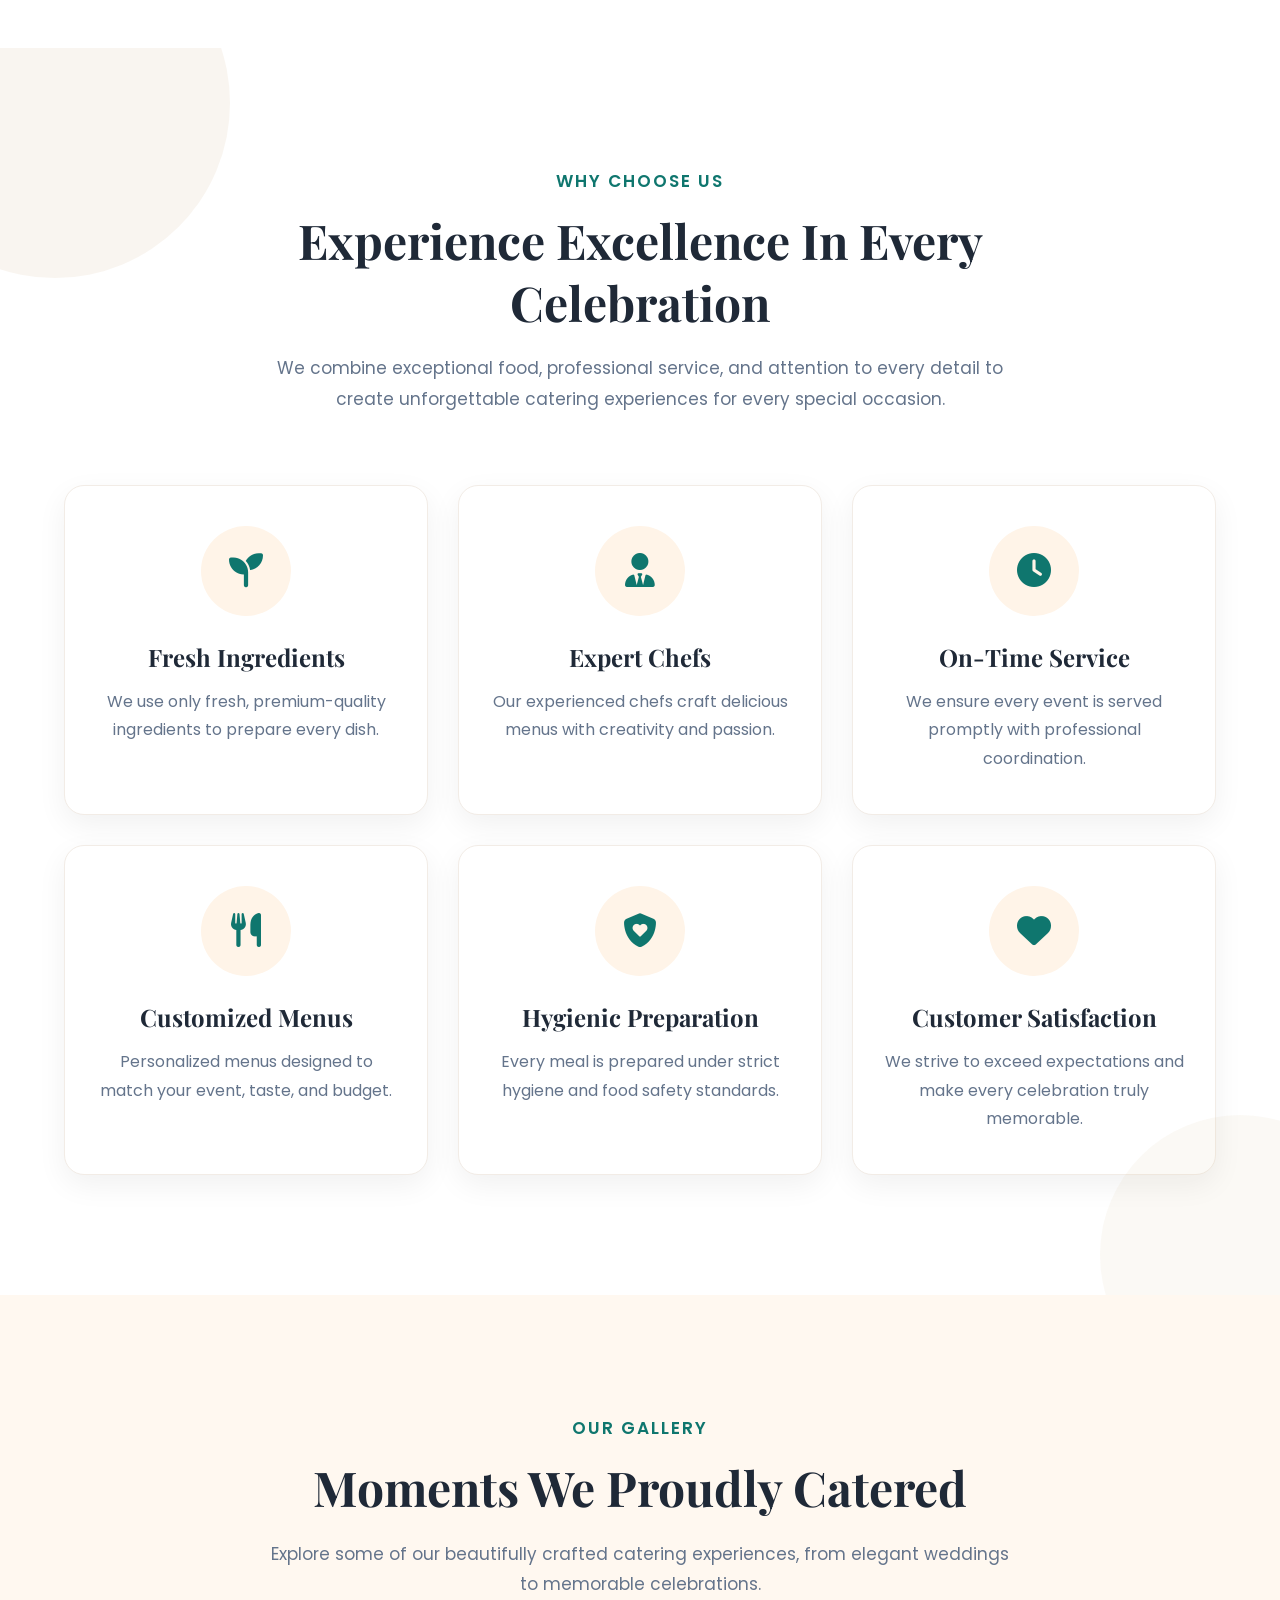
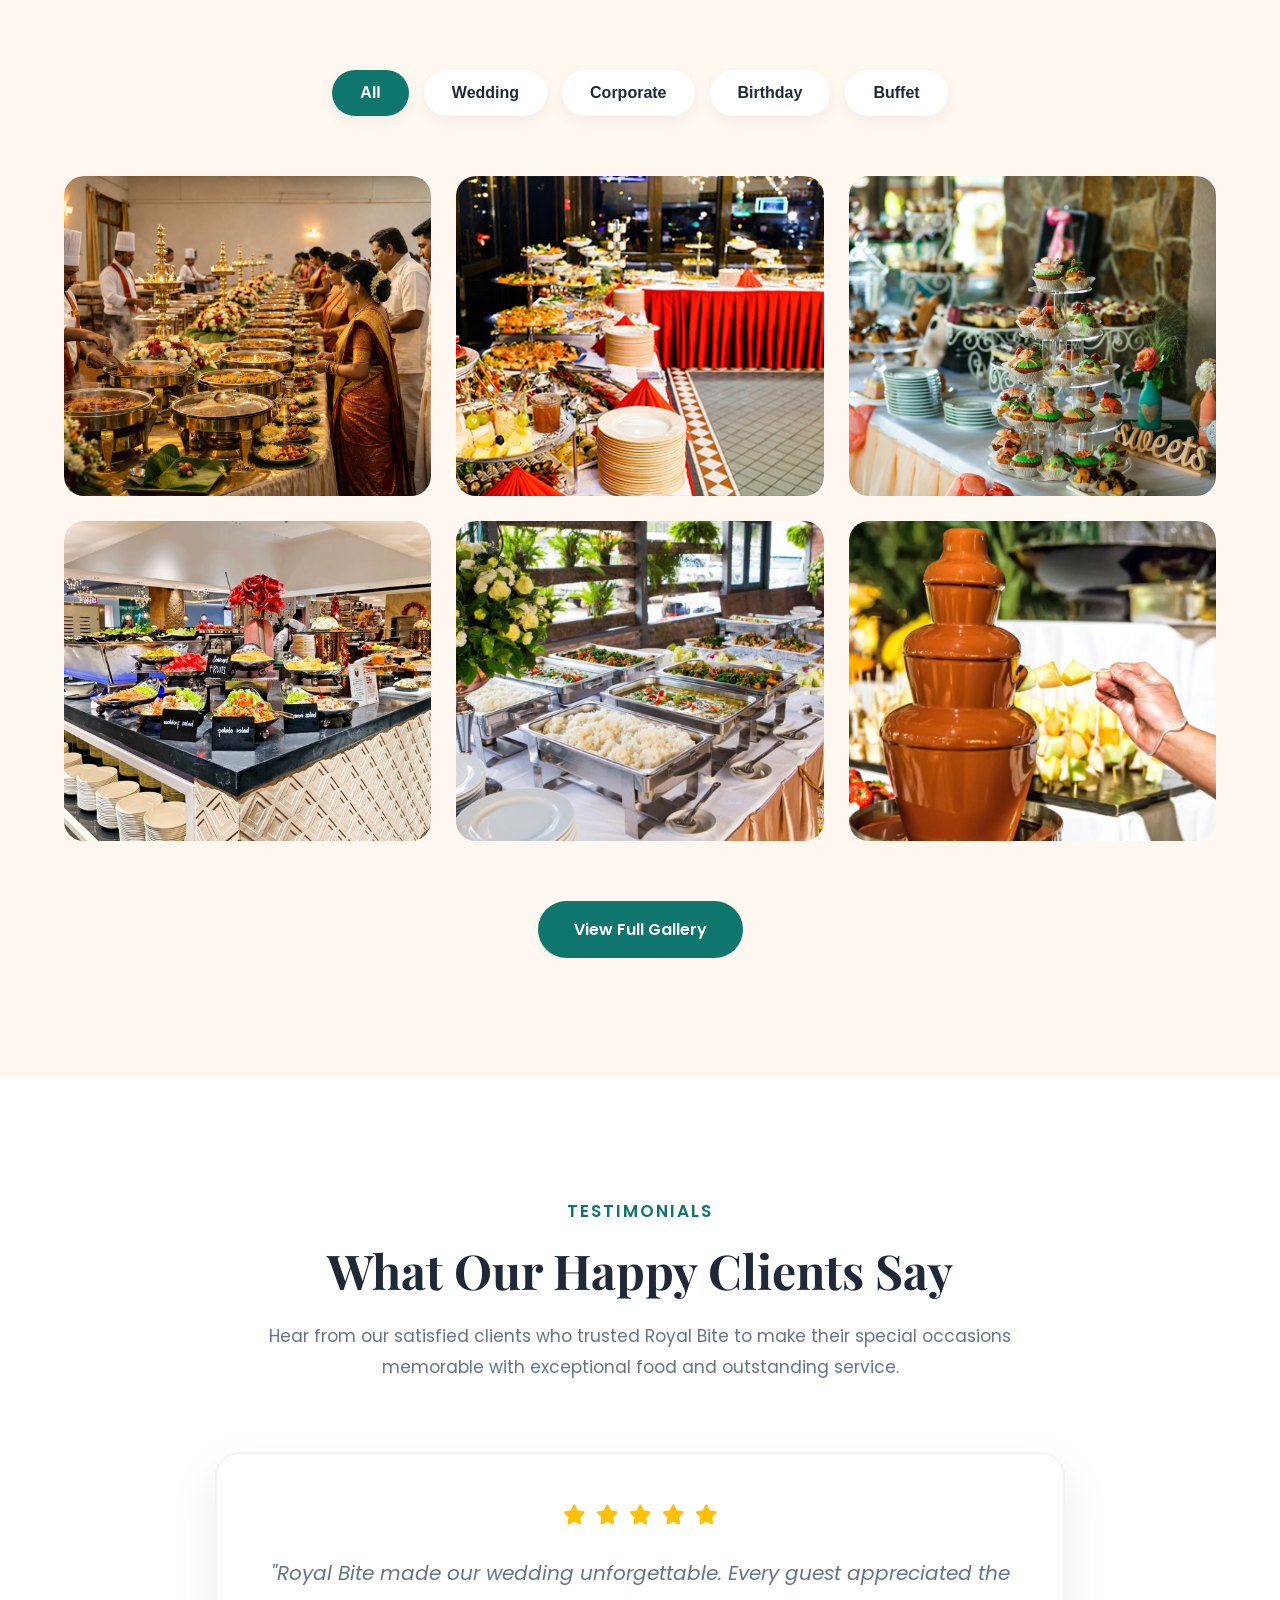
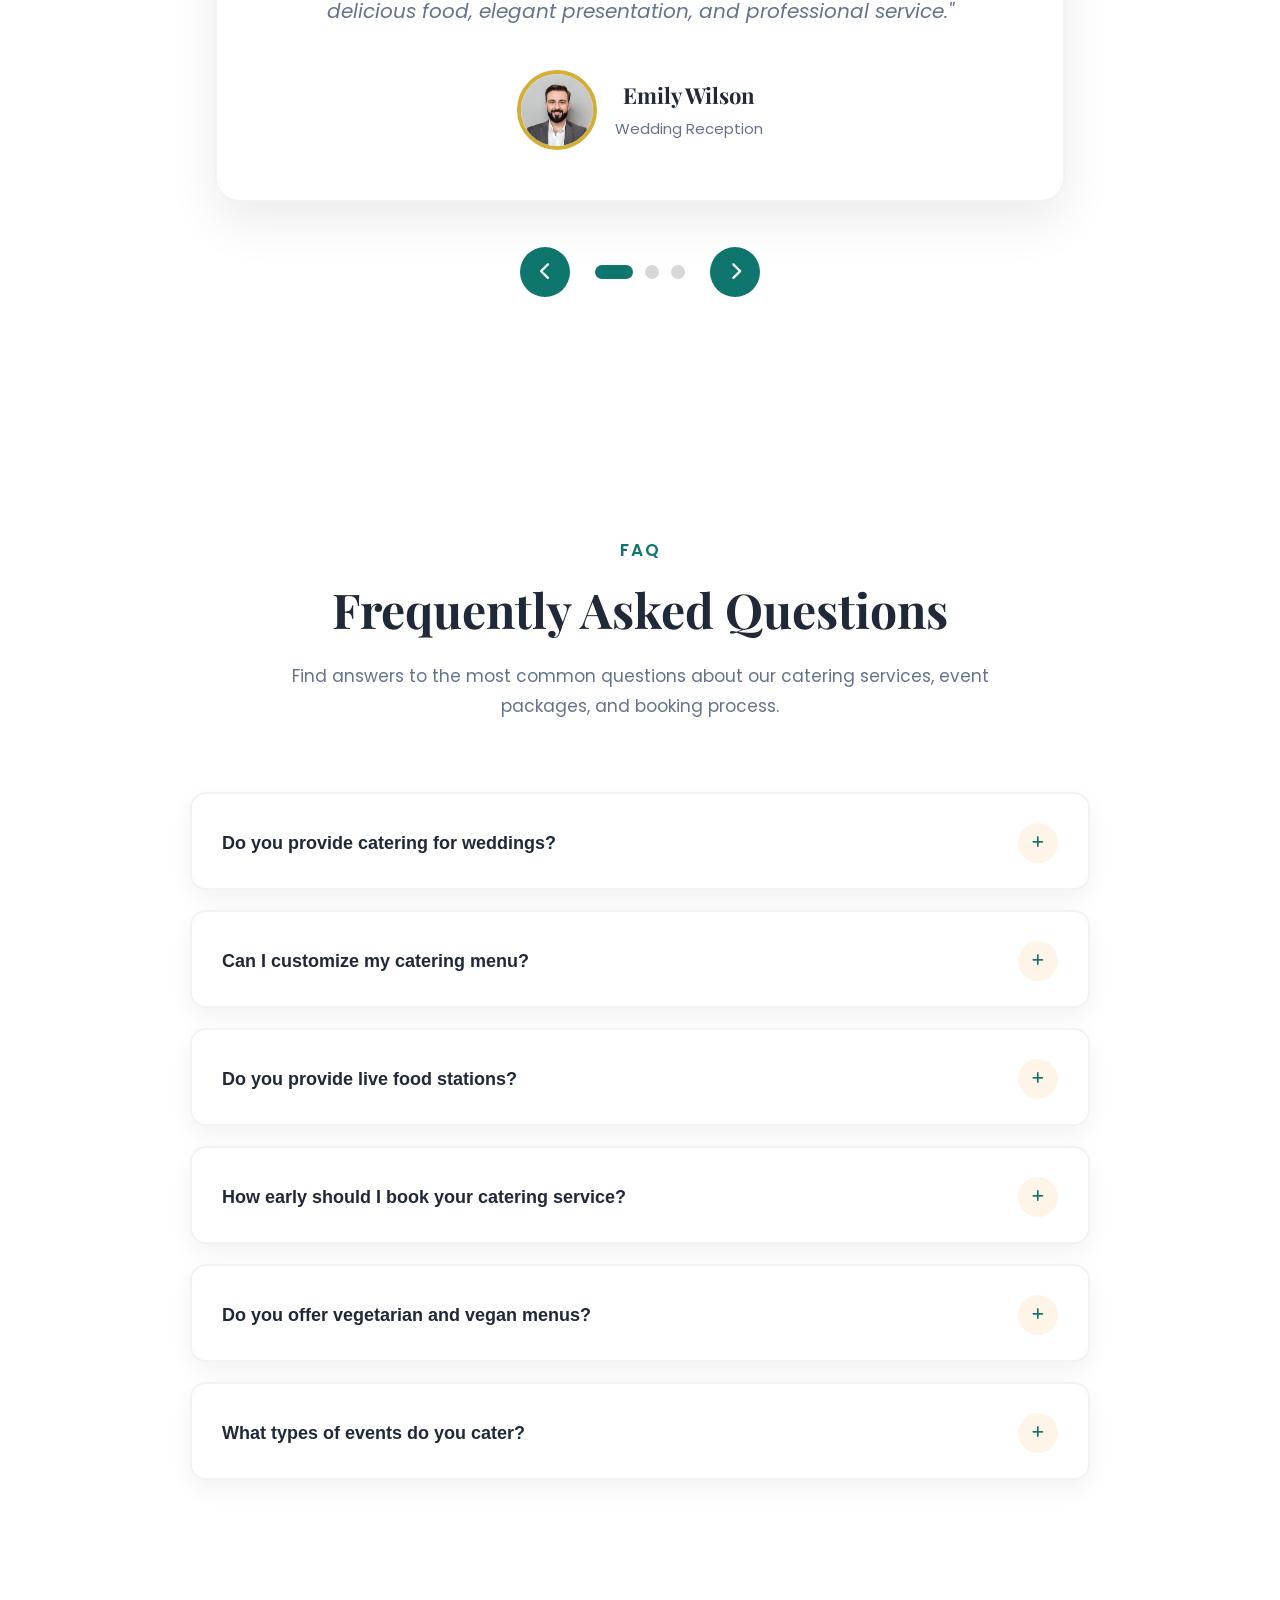
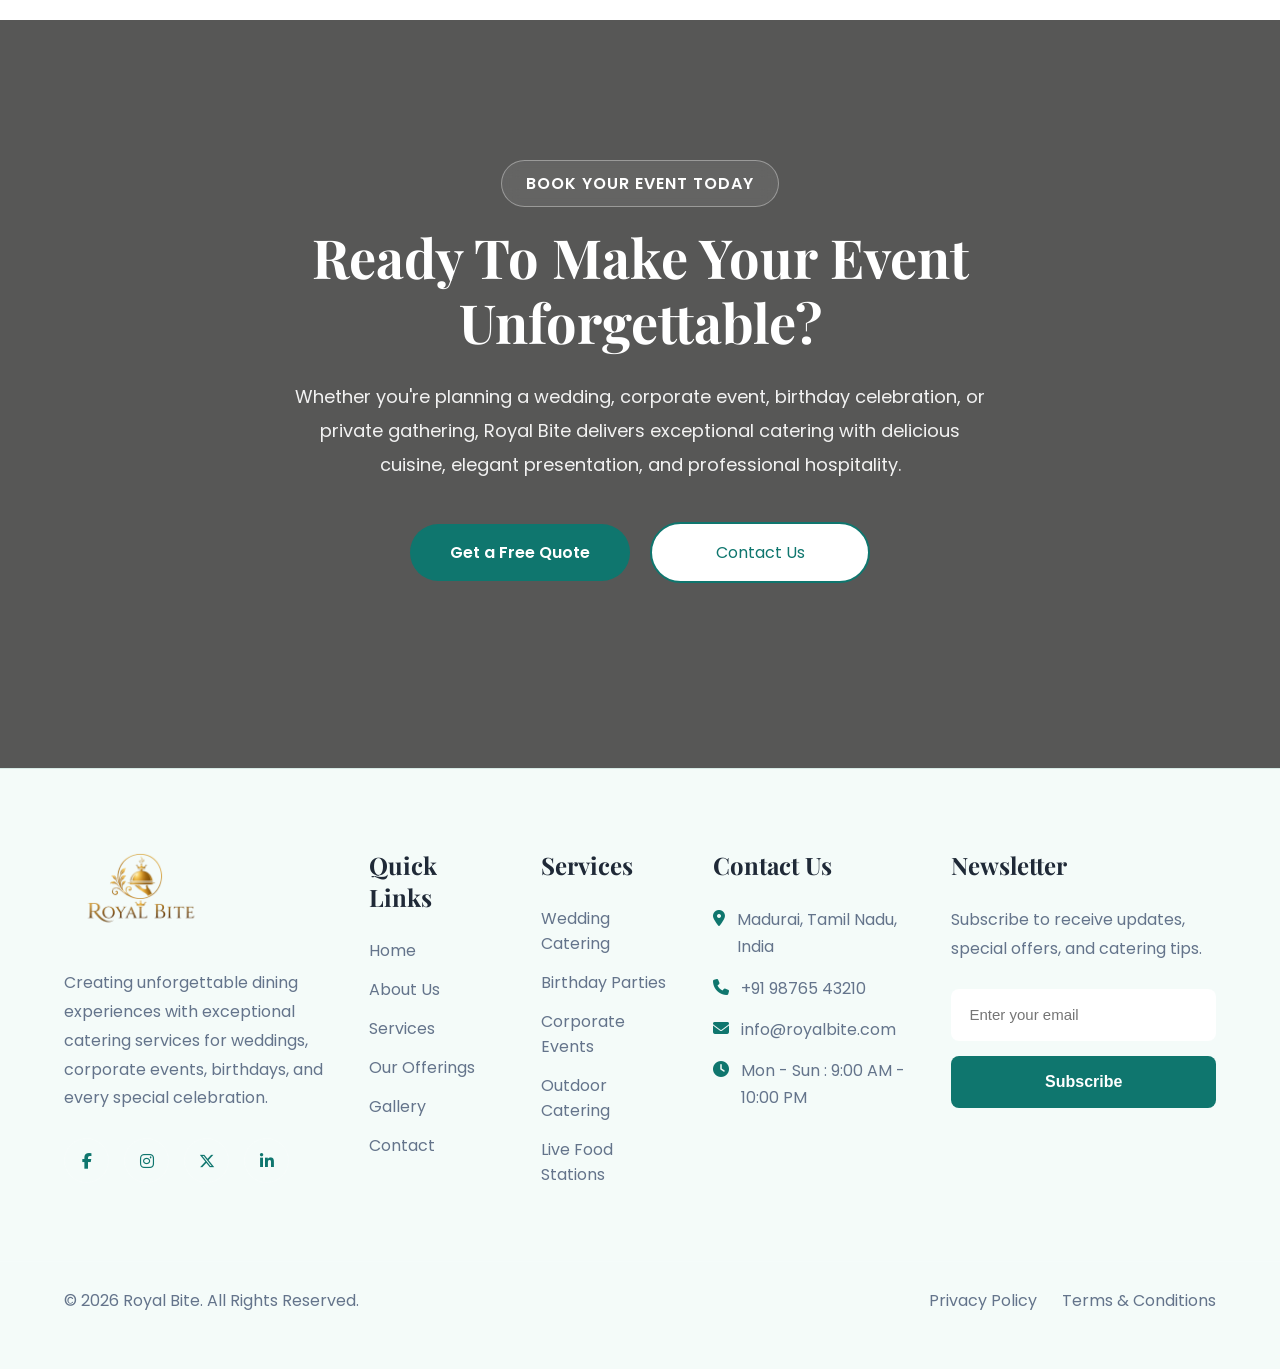
==== commit 02f202b0: "Add files via upload" ====
--- a/index.html
+++ b/index.html
@@ -310,6 +310,147 @@
 
 <!--==================== HERO END ====================-->
 <!--=====================================
+        ABOUT START
+======================================-->
+
+<section class="about">
+
+    <div class="container">
+
+        <div class="about-wrapper">
+
+            <!--========== About Image ==========-->
+
+            <div class="about-image">
+
+                <img src="images/about-1.jpg" alt="About Royal Bite">
+
+                <div class="experience-box">
+
+                    <h2>15+</h2>
+
+                    <span>Years of Excellence</span>
+
+                </div>
+
+            </div>
+
+            <!--========== About Content ==========-->
+
+            <div class="about-content">
+
+                <span class="section-subtitle">
+                    About Royal Bite
+                </span>
+
+                <h2>
+                    Crafting Memorable Dining Experiences
+                    For Every Special Occasion
+                </h2>
+
+                <p>
+                    At Royal Bite, we believe every celebration deserves
+                    exceptional food and impeccable service. Our experienced
+                    chefs create customized menus using fresh ingredients,
+                    delivering unforgettable dining experiences for weddings,
+                    corporate events, birthdays, and private celebrations.
+                </p>
+
+                <div class="about-features">
+
+                    <div class="feature-item">
+
+                        <i class="fa-solid fa-circle-check"></i>
+
+                        <span>Premium Quality Ingredients</span>
+
+                    </div>
+
+                    <div class="feature-item">
+
+                        <i class="fa-solid fa-circle-check"></i>
+
+                        <span>Professional Catering Team</span>
+
+                    </div>
+
+                    <div class="feature-item">
+
+                        <i class="fa-solid fa-circle-check"></i>
+
+                        <span>Customized Event Menus</span>
+
+                    </div>
+
+                    <div class="feature-item">
+
+                        <i class="fa-solid fa-circle-check"></i>
+
+                        <span>On-Time & Reliable Service</span>
+
+                    </div>
+
+                </div>
+
+                <a href="about.html" class="about-btn">
+
+                    Learn More
+
+                    <i class="fa-solid fa-arrow-right"></i>
+
+                </a>
+
+            </div>
+
+        </div>
+
+        <!--========== Counter ==========-->
+
+        <div class="about-counter">
+
+            <div class="counter-box">
+
+                <h3 class="counter" data-target="500">0</h3>
+
+                <p>Events Catered</p>
+
+            </div>
+
+            <div class="counter-box">
+
+                <h3 class="counter" data-target="15">0</h3>
+
+                <p>Years Experience</p>
+
+            </div>
+
+            <div class="counter-box">
+
+                <h3 class="counter" data-target="50">0</h3>
+
+                <p>Expert Chefs</p>
+
+            </div>
+
+            <div class="counter-box">
+
+                <h3 class="counter" data-target="1000">0</h3>
+
+                <p>Happy Guests</p>
+
+            </div>
+
+        </div>
+
+    </div>
+
+</section>
+
+<!--=====================================
+        ABOUT END
+======================================-->
+
+<!--=====================================
         SIGNATURE SERVICES START
 ======================================-->
 
@@ -450,146 +591,6 @@
         SIGNATURE SERVICES END
 ======================================-->
 <!--=====================================
-        ABOUT START
-======================================-->
-
-<section class="about">
-
-    <div class="container">
-
-        <div class="about-wrapper">
-
-            <!--========== About Image ==========-->
-
-            <div class="about-image">
-
-                <img src="images/about-1.jpg" alt="About Royal Bite">
-
-                <div class="experience-box">
-
-                    <h2>15+</h2>
-
-                    <span>Years of Excellence</span>
-
-                </div>
-
-            </div>
-
-            <!--========== About Content ==========-->
-
-            <div class="about-content">
-
-                <span class="section-subtitle">
-                    About Royal Bite
-                </span>
-
-                <h2>
-                    Crafting Memorable Dining Experiences
-                    For Every Special Occasion
-                </h2>
-
-                <p>
-                    At Royal Bite, we believe every celebration deserves
-                    exceptional food and impeccable service. Our experienced
-                    chefs create customized menus using fresh ingredients,
-                    delivering unforgettable dining experiences for weddings,
-                    corporate events, birthdays, and private celebrations.
-                </p>
-
-                <div class="about-features">
-
-                    <div class="feature-item">
-
-                        <i class="fa-solid fa-circle-check"></i>
-
-                        <span>Premium Quality Ingredients</span>
-
-                    </div>
-
-                    <div class="feature-item">
-
-                        <i class="fa-solid fa-circle-check"></i>
-
-                        <span>Professional Catering Team</span>
-
-                    </div>
-
-                    <div class="feature-item">
-
-                        <i class="fa-solid fa-circle-check"></i>
-
-                        <span>Customized Event Menus</span>
-
-                    </div>
-
-                    <div class="feature-item">
-
-                        <i class="fa-solid fa-circle-check"></i>
-
-                        <span>On-Time & Reliable Service</span>
-
-                    </div>
-
-                </div>
-
-                <a href="about.html" class="about-btn">
-
-                    Learn More
-
-                    <i class="fa-solid fa-arrow-right"></i>
-
-                </a>
-
-            </div>
-
-        </div>
-
-        <!--========== Counter ==========-->
-
-        <div class="about-counter">
-
-            <div class="counter-box">
-
-                <h3 class="counter" data-target="500">0</h3>
-
-                <p>Events Catered</p>
-
-            </div>
-
-            <div class="counter-box">
-
-                <h3 class="counter" data-target="15">0</h3>
-
-                <p>Years Experience</p>
-
-            </div>
-
-            <div class="counter-box">
-
-                <h3 class="counter" data-target="50">0</h3>
-
-                <p>Expert Chefs</p>
-
-            </div>
-
-            <div class="counter-box">
-
-                <h3 class="counter" data-target="1000">0</h3>
-
-                <p>Happy Guests</p>
-
-            </div>
-
-        </div>
-
-    </div>
-
-</section>
-
-<!--=====================================
-        ABOUT END
-======================================-->
-<!--=====================================
         FEATURED MENU START
 ======================================-->
 
--- a/css/style.css
+++ b/css/style.css
@@ -1038,224 +1038,178 @@
     }
 
 }
-
-
-/*=====================================
-    SIGNATURE SERVICES
-======================================*/
+/*=====================================*
+ * SIGNATURE SERVICES
+ *======================================*/
 
 .home-services{
-
     padding:120px 0;
-
     background:#FFF8F0;
-
 }
 
 .section-title{
-
     text-align:center;
-
     max-width:750px;
-
     margin:0 auto 70px;
-
 }
 
 .section-title span{
-
     display:inline-block;
-
     color:var(--primary-color);
-
     font-size:17px;
-
     font-weight:600;
-
     text-transform:uppercase;
-
     letter-spacing:2px;
-
     margin-bottom:15px;
-
 }
 
 .section-title h2{
-
     font-family:'Playfair Display',serif;
-
     font-size:48px;
-
     color:var(--black);
-
     margin-bottom:20px;
-
     line-height:1.3;
-
 }
 
 .section-title p{
-
     font-size:17px;
-
     color:var(--text);
-
     line-height:1.8;
-
-}
-
-/*=====================================
-    SERVICES GRID
-======================================*/
+}
+
+/*=====================================*
+ * SERVICES GRID
+ *======================================*/
 
 .home-services-grid{
-
     display:grid;
-
     grid-template-columns:repeat(3,1fr);
-
     gap:30px;
-
-}
-
-/*=====================================
-    SERVICE CARD
-======================================*/
+}
+
+/*=====================================*
+ * SERVICE CARD
+ *======================================*/
 
 .home-service-card{
-
     background:#fff;
-
-    padding:45px 35px;
-
-    border-radius:20px;
-
-    text-align:center;
-
-    box-shadow:0 10px 30px rgba(0,0,0,.05);
-
-    transition:.4s ease;
-
+    border-radius:24px;
+    overflow:hidden;
+    box-shadow:0 10px 30px rgba(0,0,0,.06);
+    transition:all .4s ease;
     border:2px solid transparent;
-
 }
 
 .home-service-card:hover{
-
     transform:translateY(-10px);
-
     border-color:var(--secondary-color);
-
-    box-shadow:0 18px 40px rgba(0,0,0,.12);
-
-}
-
-/*=====================================
-    ICON
-======================================*/
-
-.home-service-icon{
-
-    width:85px;
-
-    height:85px;
-
-    margin:0 auto 25px;
-
-    display:flex;
-
+    box-shadow:0 20px 40px rgba(0,0,0,.12);
+}
+
+/*=====================================*
+ * SERVICE IMAGE
+ *======================================*/
+
+.home-service-image{
+    width:100%;
+    height:220px;
+    overflow:hidden;
+}
+
+.home-service-image img{
+    width:100%;
+    height:100%;
+    object-fit:cover;
+    transition:transform .5s ease;
+}
+
+.home-service-card:hover .home-service-image img{
+    transform:scale(1.08);
+}
+
+/*=====================================*
+ * CONTENT
+ *======================================*/
+
+.home-service-content{
+    padding:28px 26px 30px;
+}
+
+.home-service-content h3{
+    font-family:'Playfair Display',serif;
+    font-size:28px;
+    color:var(--black);
+    margin-bottom:15px;
+}
+
+.home-service-content p{
+    color:var(--text);
+    font-size:16px;
+    line-height:1.8;
+    margin-bottom:22px;
+}
+
+/*=====================================*
+ * LINK
+ *======================================*/
+
+.home-service-content a{
+    display:inline-flex;
     align-items:center;
-
-    justify-content:center;
-
-    border-radius:50%;
-
-    background:#FFF2E5;
-
+    gap:10px;
     color:var(--primary-color);
-
-    font-size:34px;
-
-    transition:.4s;
-
-}
-
-.home-service-card:hover .home-service-icon{
-
-    background:var(--primary-color);
-
-    color:#fff;
-
-    transform:rotate(10deg) scale(1.08);
-
-}
-
-/*=====================================
-    CONTENT
-======================================*/
-
-.home-service-card h3{
-
-    font-family:'Playfair Display',serif;
-
-    font-size:26px;
-
-    color:var(--black);
-
-    margin-bottom:18px;
-
-}
-
-.home-service-card p{
-
-    color:var(--text);
-
-    font-size:16px;
-
-    line-height:1.8;
-
-    margin-bottom:25px;
-
-}
-
-/*=====================================
-    LINK
-======================================*/
-
-.home-service-card a{
-
-    display:inline-flex;
-
-    align-items:center;
-
-    gap:10px;
-
-    color:var(--primary-color);
-
     font-weight:600;
-
-    transition:.3s;
-
-}
-
-.home-service-card a i{
-
-    transition:.3s;
-
-}
-
-.home-service-card:hover a{
-
-    color:var(--primary-color);
-
-}
-
-.home-service-card:hover a i{
-
+    text-decoration:none;
+    transition:.3s ease;
+}
+
+.home-service-content a i{
+    transition:.3s ease;
+}
+
+.home-service-card:hover .home-service-content a i{
     transform:translateX(6px);
-
-}
-
+}
+
+/*=====================================*
+ * RESPONSIVE
+ *======================================*/
+
+@media (max-width:991px){
+    .home-services-grid{
+        grid-template-columns:repeat(2,1fr);
+    }
+
+    .section-title h2{
+        font-size:40px;
+    }
+}
+
+@media (max-width:576px){
+    .home-services{
+        padding:80px 0;
+    }
+
+    .home-services-grid{
+        grid-template-columns:1fr;
+    }
+
+    .home-service-image{
+        height:210px;
+    }
+
+    .home-service-content{
+        padding:24px;
+    }
+
+    .section-title h2{
+        font-size:32px;
+    }
+
+    .section-title p{
+        font-size:16px;
+    }
+}
 /*=====================================
     ABOUT
 ======================================*/
